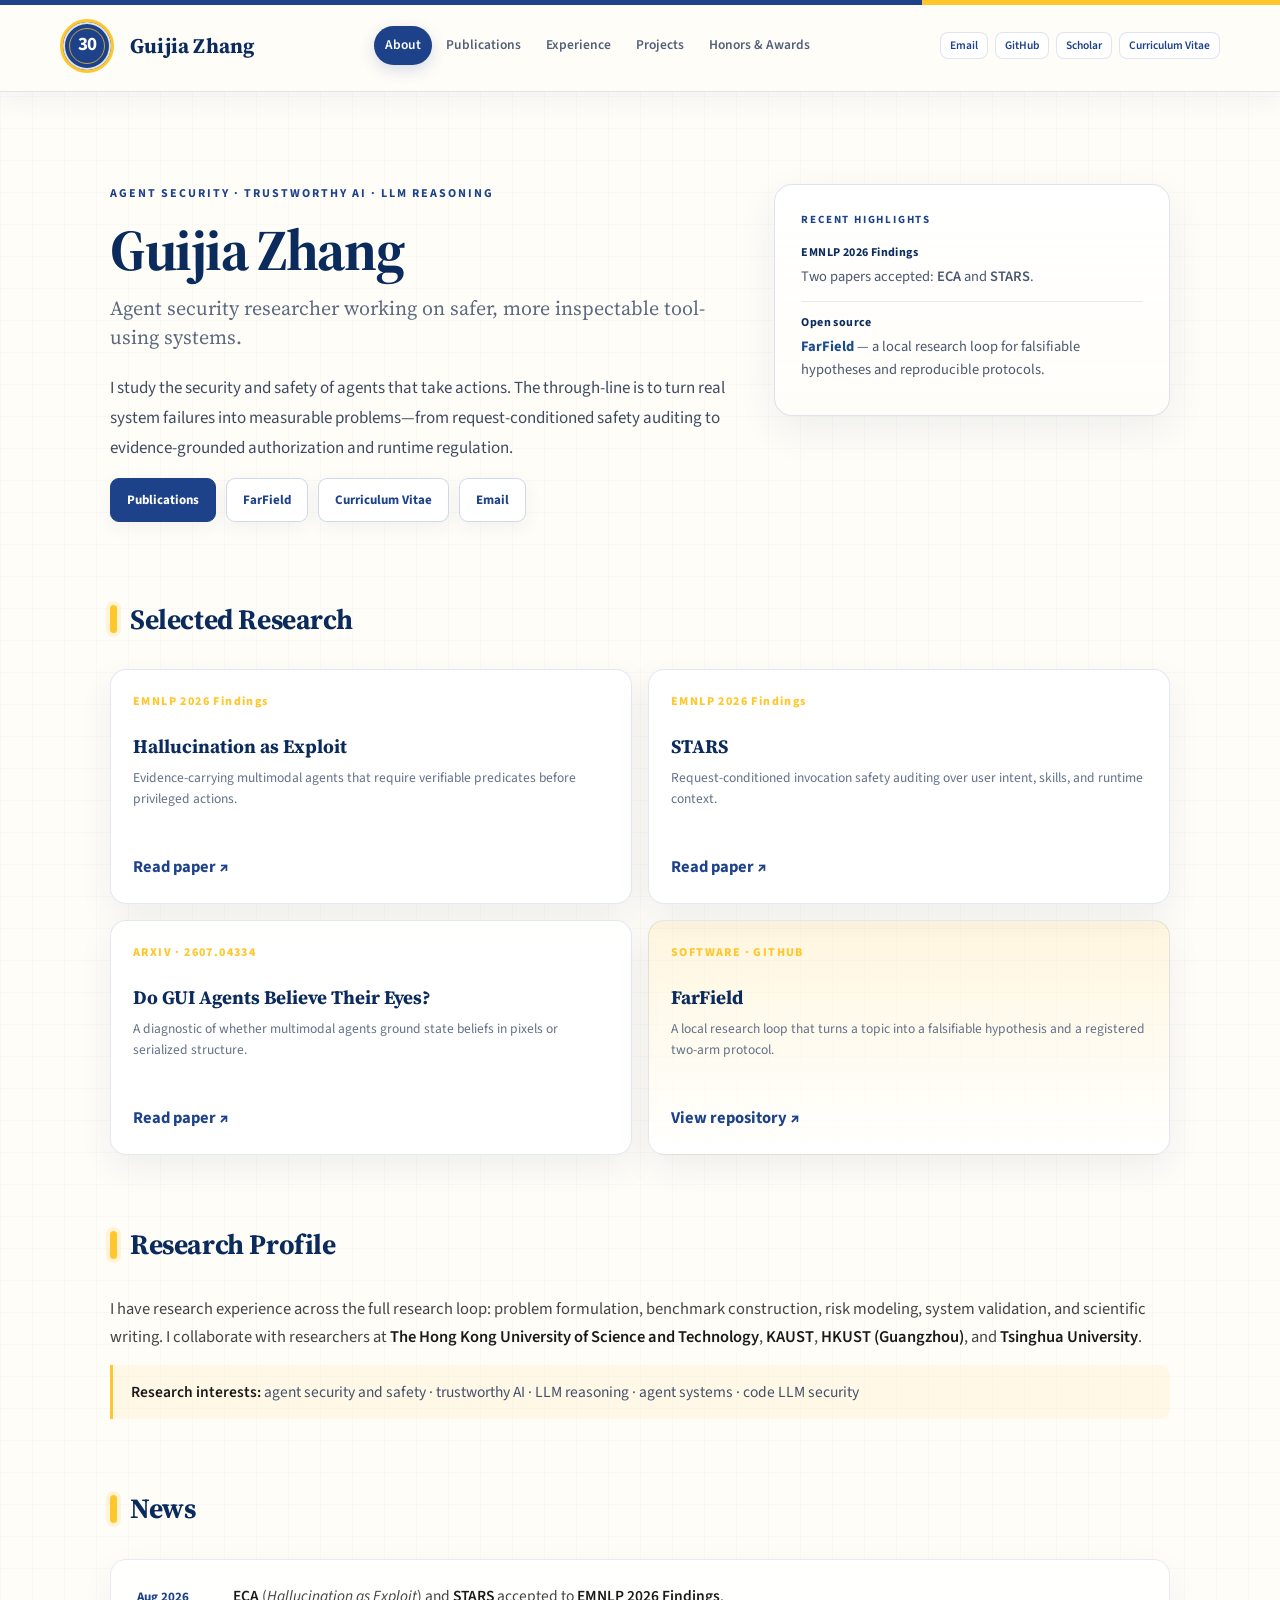
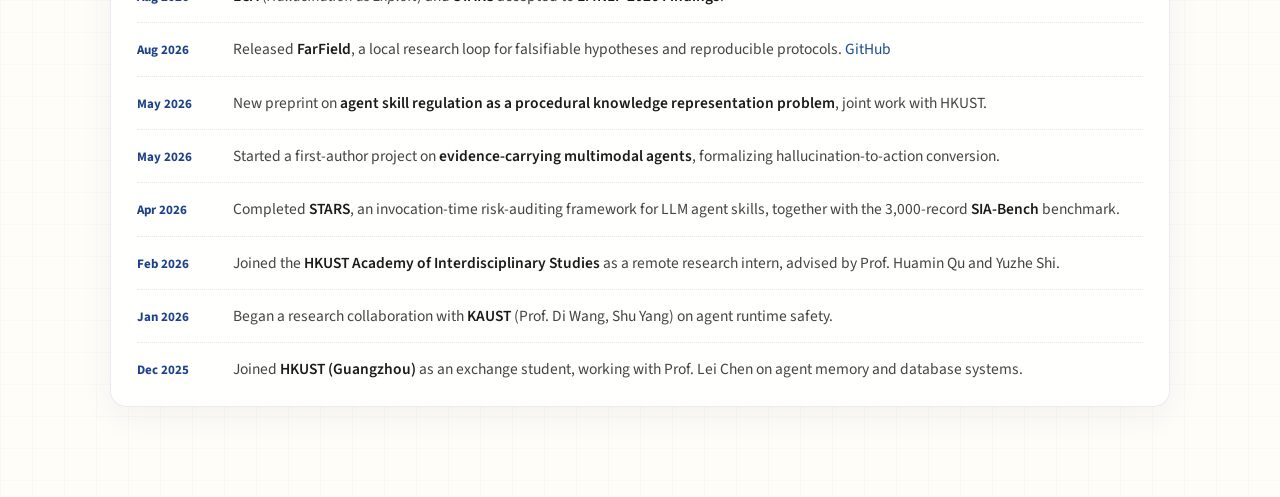
==== index.html @ de398249 "Present EMNLP 2026 Findings and FarField on a quieter academic homepage. Co-authored-by: Cursor <cur" ====
<!DOCTYPE html>
<html lang="en">
<head>
  <meta charset="UTF-8" />
  <meta name="viewport" content="width=device-width, initial-scale=1.0" />
  <title>Guijia Zhang</title>
  <meta name="description" content="Guijia Zhang's academic homepage. Research on agent security and safety, trustworthy AI, LLM reasoning, and agent systems." />
  <link rel="preconnect" href="https://fonts.googleapis.com" />
  <link rel="preconnect" href="https://fonts.gstatic.com" crossorigin />
  <link href="https://fonts.googleapis.com/css2?family=Source+Serif+4:ital,opsz,wght@0,8..60,400;0,8..60,600;0,8..60,700;1,8..60,400;1,8..60,600&family=Source+Sans+3:ital,wght@0,400;0,600;0,700;1,400&display=swap" rel="stylesheet" />
  <link rel="stylesheet" href="style.css" />
</head>
<body>
<div class="layout">

  <aside class="sidebar">
    <div class="portrait" aria-label="Guijia Zhang">GZ</div>
    <h1>Guijia Zhang</h1>
    <nav>
      <a href="index.html" class="active">About</a>
      <a href="publications.html">Publications</a>
      <a href="experience.html">Experience</a>
      <a href="projects.html">Projects</a>
      <a href="awards.html">Honors &amp; Awards</a>
    </nav>
    <div class="contact">
      <a href="mailto:2022040399@email.szu.edu.cn">Email</a>
      <a href="https://github.com/123zgj123" target="_blank" rel="noopener">GitHub</a>
      <a href="https://scholar.google.com/citations?user=21U3-xUAAAAJ&amp;hl=en&amp;oi=ao" target="_blank" rel="noopener">Scholar</a>
      <a href="assets/cv.pdf" target="_blank" rel="noopener">Curriculum Vitae</a>
    </div>
    <div class="copyright">&copy; 2026 Guijia Zhang<br />Last updated August 2026</div>
  </aside>

  <main>
    <div class="content">

      <section id="about" class="home-hero">
        <div class="hero-copy">
          <div class="eyebrow">Agent Security · Trustworthy AI · LLM Reasoning</div>
          <h2>Guijia Zhang</h2>
          <p class="hero-role">Agent security researcher working on safer, more inspectable tool-using systems.</p>
          <p class="body-text">
            I study the security and safety of agents that take actions. The through-line is to turn
            real system failures into measurable problems—from request-conditioned safety auditing
            to evidence-grounded authorization and runtime regulation.
          </p>
          <div class="hero-actions">
            <a class="button primary" href="publications.html">Publications</a>
            <a class="button" href="https://github.com/123zgj123/FarField" target="_blank" rel="noopener">FarField</a>
            <a class="button" href="assets/cv.pdf" target="_blank" rel="noopener">Curriculum Vitae</a>
            <a class="button" href="mailto:2022040399@email.szu.edu.cn">Email</a>
          </div>
        </div>
        <aside class="highlight-panel">
          <div class="highlight-kicker">Recent highlights</div>
          <ul>
            <li>
              <span class="highlight-label">EMNLP 2026 Findings</span>
              Two papers accepted: <b>ECA</b> and <b>STARS</b>.
            </li>
            <li>
              <span class="highlight-label">Open source</span>
              <a href="https://github.com/123zgj123/FarField" target="_blank" rel="noopener">FarField</a>
              — a local research loop for falsifiable hypotheses and reproducible protocols.
            </li>
          </ul>
        </aside>
      </section>

      <section id="research">
        <h2>Selected Research</h2>
        <div class="featured-grid">
          <a class="featured-card" href="https://arxiv.org/abs/2605.19192" target="_blank" rel="noopener">
            <span class="paper-no">EMNLP 2026 Findings</span>
            <h3>Hallucination as Exploit</h3>
            <p>Evidence-carrying multimodal agents that require verifiable predicates before privileged actions.</p>
            <span class="arrow">Read paper ↗</span>
          </a>
          <a class="featured-card" href="https://arxiv.org/abs/2604.10286" target="_blank" rel="noopener">
            <span class="paper-no">EMNLP 2026 Findings</span>
            <h3>STARS</h3>
            <p>Request-conditioned invocation safety auditing over user intent, skills, and runtime context.</p>
            <span class="arrow">Read paper ↗</span>
          </a>
          <a class="featured-card" href="https://arxiv.org/abs/2607.04334" target="_blank" rel="noopener">
            <span class="paper-no">ARXIV · 2607.04334</span>
            <h3>Do GUI Agents Believe Their Eyes?</h3>
            <p>A diagnostic of whether multimodal agents ground state beliefs in pixels or serialized structure.</p>
            <span class="arrow">Read paper ↗</span>
          </a>
          <a class="featured-card software" href="https://github.com/123zgj123/FarField" target="_blank" rel="noopener">
            <span class="paper-no">SOFTWARE · GITHUB</span>
            <h3>FarField</h3>
            <p>A local research loop that turns a topic into a falsifiable hypothesis and a registered two-arm protocol.</p>
            <span class="arrow">View repository ↗</span>
          </a>
        </div>
      </section>

      <section id="profile">
        <h2>Research Profile</h2>
        <p class="body-text">
          I have research experience across the full research loop: problem formulation, benchmark
          construction, risk modeling, system validation, and scientific writing. I collaborate with researchers at
          <b>The Hong Kong University of Science and Technology</b>, <b>KAUST</b>,
          <b>HKUST&nbsp;(Guangzhou)</b>, and <b>Tsinghua University</b>.
        </p>
        <p class="interest-line">
          <b>Research interests:</b> agent security and safety · trustworthy AI · LLM reasoning · agent systems · code LLM security
        </p>
      </section>

      <section id="news">
        <h2>News</h2>
        <ul class="news-list">
          <li><span class="date">Aug 2026</span><span class="body"><b>ECA</b> (<i>Hallucination as Exploit</i>) and <b>STARS</b> accepted to <b>EMNLP 2026 Findings</b>.</span></li>
          <li><span class="date">Aug 2026</span><span class="body">Released <b>FarField</b>, a local research loop for falsifiable hypotheses and reproducible protocols. <a href="https://github.com/123zgj123/FarField" target="_blank" rel="noopener">GitHub</a></span></li>
          <li><span class="date">May 2026</span><span class="body">New preprint on <b>agent skill regulation as a procedural knowledge representation problem</b>, joint work with HKUST.</span></li>
          <li><span class="date">May 2026</span><span class="body">Started a first-author project on <b>evidence-carrying multimodal agents</b>, formalizing hallucination-to-action conversion.</span></li>
          <li><span class="date">Apr 2026</span><span class="body">Completed <b>STARS</b>, an invocation-time risk-auditing framework for LLM agent skills, together with the 3,000-record <b>SIA-Bench</b> benchmark.</span></li>
          <li><span class="date">Feb 2026</span><span class="body">Joined the <b>HKUST Academy of Interdisciplinary Studies</b> as a remote research intern, advised by Prof. Huamin Qu and Yuzhe Shi.</span></li>
          <li><span class="date">Jan 2026</span><span class="body">Began a research collaboration with <b>KAUST</b> (Prof. Di Wang, Shu Yang) on agent runtime safety.</span></li>
          <li><span class="date">Dec 2025</span><span class="body">Joined <b>HKUST (Guangzhou)</b> as an exchange student, working with Prof. Lei Chen on agent memory and database systems.</span></li>
        </ul>
      </section>

    </div>
  </main>

</div>
</body>
</html>
---- style.css ----
:root {
  --bg: #ffffff;
  --sidebar-bg: #f7f5f1;
  --text: #1a1a1a;
  --text-soft: #444444;
  --text-faint: #777777;
  --accent: #1a3a5c;
  --link: #1a4b8c;
  --rule: #d8d5cf;
  --rule-strong: #1a1a1a;
  --serif: "Source Serif 4", Georgia, "Times New Roman", serif;
  --sans: "Source Sans 3", -apple-system, "Helvetica Neue", sans-serif;
}
@media (prefers-color-scheme: dark) {
  :root {
    --bg: #17181a;
    --sidebar-bg: #1d1f23;
    --text: #e8e6e1;
    --text-soft: #b8b4ad;
    --text-faint: #86827b;
    --accent: #a8c4e0;
    --link: #8ab4e8;
    --rule: #34363a;
    --rule-strong: #c8c4bd;
  }
}
* { margin: 0; padding: 0; box-sizing: border-box; }
html { scroll-behavior: smooth; }
body {
  font-family: var(--serif);
  background: var(--bg);
  color: var(--text);
  font-size: 16.5px;
  line-height: 1.7;
  -webkit-font-smoothing: antialiased;
}
a { color: var(--link); text-decoration: none; }
a:hover { text-decoration: underline; }
b, strong { font-weight: 600; }

/* ===== Horizontal layout: fixed sidebar + main content ===== */
.layout { display: flex; min-height: 100vh; }

aside.sidebar {
  width: 280px; flex-shrink: 0;
  background: var(--sidebar-bg);
  border-right: 1px solid var(--rule);
  padding: 56px 32px 40px;
  position: sticky; top: 0;
  height: 100vh;
  overflow-y: auto;
}
.sidebar .portrait {
  width: 128px; height: 152px;
  object-fit: cover;
  border: 1px solid var(--rule);
  background: linear-gradient(160deg, #ece9e3, #dedad2);
  display: flex; align-items: center; justify-content: center;
  font-size: 40px; font-weight: 700; color: var(--accent);
  margin-bottom: 18px;
}
@media (prefers-color-scheme: dark) {
  .sidebar .portrait { background: linear-gradient(160deg, #24262c, #1b1d22); }
}
.sidebar h1 {
  font-size: 24px; font-weight: 700; letter-spacing: 0.2px;
  line-height: 1.25; margin-bottom: 8px;
}
.sidebar .affiliation {
  font-size: 13.5px; font-style: italic; color: var(--text-soft);
  line-height: 1.5; margin-bottom: 20px;
}
.sidebar nav { margin-bottom: 24px; }
.sidebar nav a {
  display: block;
  font-family: var(--sans); font-size: 14.5px; font-weight: 600;
  color: var(--text-soft);
  padding: 7px 0;
  border-bottom: 1px dotted var(--rule);
}
.sidebar nav a:hover { color: var(--link); text-decoration: none; }
.sidebar nav a.active {
  color: var(--text);
  border-left: 3px solid var(--accent);
  padding-left: 10px;
}
.sidebar .contact { font-family: var(--sans); font-size: 13px; }
.sidebar .contact a { display: block; padding: 3px 0; color: var(--text-faint); }
.sidebar .contact a:hover { color: var(--link); }
.sidebar .copyright {
  font-family: var(--sans); font-size: 11.5px; color: var(--text-faint);
  margin-top: 28px;
}

main {
  flex: 1; min-width: 0;
  padding: 56px 56px 72px;
}
.content { max-width: 720px; }

@media (max-width: 820px) {
  .layout { flex-direction: column; }
  aside.sidebar {
    width: 100%; height: auto; position: static;
    padding: 36px 28px 20px;
    border-right: none; border-bottom: 1px solid var(--rule);
  }
  .sidebar nav { display: flex; flex-wrap: wrap; gap: 4px 18px; }
  .sidebar nav a { border-bottom: none; }
  .sidebar nav a.active { border-left: none; padding-left: 0; text-decoration: underline; text-underline-offset: 5px; }
  .sidebar .contact { display: flex; flex-wrap: wrap; gap: 2px 16px; }
  .sidebar .copyright { display: none; }
  main { padding: 32px 28px 56px; }
}

/* ===== Content typography ===== */
h2 {
  font-size: 22px; font-weight: 700; letter-spacing: 0.4px;
  padding-bottom: 6px; margin-bottom: 22px;
  border-bottom: 1.5px solid var(--rule-strong);
}
section + section { margin-top: 44px; }
p.body-text { color: var(--text-soft); margin-bottom: 14px; }
p.body-text b { color: var(--text); }
.interest-line { font-size: 15.5px; color: var(--text-soft); margin-top: 2px; }
.interest-line b { color: var(--text); font-weight: 600; }

/* News */
.news-list { list-style: none; }
.news-list li {
  display: flex; gap: 20px;
  padding: 7px 0; font-size: 15.5px;
  border-bottom: 1px dotted var(--rule);
}
.news-list li:last-child { border-bottom: none; }
.news-list .date {
  font-family: var(--sans); font-size: 13px; color: var(--text-faint);
  flex-shrink: 0; width: 76px; padding-top: 3px;
}
.news-list .body { color: var(--text-soft); }
.news-list .body b { color: var(--text); }

/* Publications */
.pub { margin-bottom: 22px; padding-left: 26px; position: relative; }
.pub .index { position: absolute; left: 0; top: 1px; font-size: 15px; color: var(--text-faint); }
.pub .title { font-size: 16.5px; font-weight: 600; margin-bottom: 1px; }
.pub .title a { color: var(--text); }
.pub .title a:hover { color: var(--link); }
.pub .authors { font-size: 15px; color: var(--text-soft); }
.pub .authors .me { text-decoration: underline; text-underline-offset: 3px; }
.pub .venue { font-size: 15px; font-style: italic; color: var(--text-soft); }
.pub .links { font-family: var(--sans); font-size: 13px; margin-top: 3px; }
.pub .links a { margin-right: 10px; color: var(--link); }
.pub .desc { font-size: 14.5px; color: var(--text-faint); margin-top: 5px; }
.pub-group {
  font-size: 16px; font-weight: 700; font-variant: small-caps;
  letter-spacing: 1px; color: var(--text);
  margin: 26px 0 16px;
}
.pub-group:first-of-type { margin-top: 0; }

/* Experience */
.exp { margin-bottom: 22px; }
.exp .head {
  display: flex; justify-content: space-between; align-items: baseline;
  gap: 16px; flex-wrap: wrap;
}
.exp .where { font-size: 16.5px; font-weight: 600; }
.exp .when { font-family: var(--sans); font-size: 13px; color: var(--text-faint); white-space: nowrap; }
.exp .what { font-size: 15px; font-style: italic; color: var(--text-soft); margin-bottom: 4px; }
.exp ul { list-style: none; }
.exp li {
  font-size: 15px; color: var(--text-soft);
  padding-left: 18px; position: relative; margin-bottom: 3px;
}
.exp li::before { content: "\2013"; position: absolute; left: 2px; color: var(--text-faint); }

/* Projects */
.proj { margin-bottom: 20px; }
.proj .name { font-size: 16px; font-weight: 600; }
.proj .name .tech {
  font-family: var(--sans); font-size: 12.5px; font-weight: 400;
  color: var(--text-faint); margin-left: 8px;
}
.proj p { font-size: 15px; color: var(--text-soft); }

/* Awards */
.awards { list-style: none; }
.awards li {
  font-size: 15.5px; color: var(--text-soft);
  padding: 5px 0 5px 18px; position: relative;
}
.awards li::before { content: "\2022"; position: absolute; left: 2px; color: var(--text-faint); }
.awards b { color: var(--text); }

/* ===== 2026 redesign: academic clarity with Bay Area basketball cues ===== */
:root {
  --warriors-blue: #1d428a;
  --warriors-blue-deep: #0b2b5c;
  --warriors-gold: #ffc72c;
  --court: #f4ead9;
  --paper: #fffdf8;
  --card: #ffffff;
  --shadow: 0 18px 60px rgba(11, 43, 92, .09);
  --sans: "Source Sans 3", -apple-system, BlinkMacSystemFont, "Segoe UI", sans-serif;
}

body {
  background:
    linear-gradient(90deg, rgba(29, 66, 138, .025) 1px, transparent 1px),
    linear-gradient(rgba(29, 66, 138, .025) 1px, transparent 1px),
    var(--paper);
  background-size: 32px 32px;
  font-family: var(--sans);
  color: #172033;
  overflow-x: hidden;
}

body::before {
  content: "";
  position: fixed;
  inset: 0 0 auto;
  height: 5px;
  z-index: 100;
  background: linear-gradient(90deg, var(--warriors-blue) 0 72%, var(--warriors-gold) 72%);
}

.layout {
  display: block;
  min-height: 100vh;
}

aside.sidebar {
  width: 100%;
  height: auto;
  min-height: 92px;
  padding: 18px max(28px, calc((100vw - 1160px) / 2));
  position: sticky;
  top: 0;
  z-index: 50;
  overflow: visible;
  display: grid;
  grid-template-columns: auto auto 1fr auto;
  grid-template-areas: "mark name nav contact";
  align-items: center;
  column-gap: 16px;
  background: rgba(255, 253, 248, .92);
  border: 0;
  border-bottom: 1px solid rgba(29, 66, 138, .13);
  box-shadow: 0 7px 26px rgba(11, 43, 92, .055);
  backdrop-filter: blur(18px);
  -webkit-backdrop-filter: blur(18px);
}

.sidebar .portrait {
  grid-area: mark;
  width: 54px;
  height: 54px;
  margin: 0;
  border: 3px solid var(--warriors-gold);
  border-radius: 50%;
  background: var(--warriors-blue);
  color: white;
  font-family: var(--sans);
  font-size: 0;
  font-weight: 700;
  box-shadow: inset 0 0 0 2px rgba(255,255,255,.85);
  position: relative;
  overflow: hidden;
}

.sidebar .portrait::before {
  content: "30";
  font-size: 19px;
  font-weight: 700;
  letter-spacing: -.5px;
}

.sidebar .portrait::after {
  content: "";
  position: absolute;
  width: 34px;
  height: 34px;
  border: 1px solid rgba(255,199,44,.72);
  border-radius: 50%;
}

.sidebar h1 {
  grid-area: name;
  margin: 0;
  color: var(--warriors-blue-deep);
  font-family: var(--serif);
  font-size: 21px;
  line-height: 1.1;
}

.sidebar .affiliation {
  grid-area: affiliation;
  margin: 3px 0 0;
  max-width: 270px;
  color: #687188;
  font-family: var(--sans);
  font-size: 11.5px;
  font-style: normal;
  line-height: 1.35;
}

.sidebar nav {
  grid-area: nav;
  display: flex;
  justify-content: center;
  gap: 3px;
  margin: 0;
}

.sidebar nav a {
  padding: 8px 11px;
  border: 0;
  border-radius: 999px;
  color: #526078;
  font-size: 13.5px;
  font-weight: 600;
  white-space: nowrap;
  transition: color .2s ease, background .2s ease, transform .2s ease;
}

.sidebar nav a:hover {
  color: var(--warriors-blue);
  background: rgba(29, 66, 138, .07);
  text-decoration: none;
  transform: translateY(-1px);
}

.sidebar nav a.active {
  padding-left: 11px;
  border: 0;
  color: white;
  background: var(--warriors-blue);
  box-shadow: 0 5px 15px rgba(29, 66, 138, .18);
}

.sidebar .contact {
  grid-area: contact;
  display: flex;
  align-items: center;
  gap: 7px;
}

.sidebar .contact a {
  padding: 6px 9px;
  border: 1px solid rgba(29, 66, 138, .14);
  border-radius: 8px;
  background: #fff;
  color: var(--warriors-blue);
  font-size: 11.5px;
  font-weight: 600;
  line-height: 1.2;
}

.sidebar .contact a:hover {
  border-color: var(--warriors-gold);
  text-decoration: none;
}

.sidebar .copyright { display: none; }

main {
  padding: 64px max(28px, calc((100vw - 1060px) / 2)) 90px;
}

.content { max-width: 1060px; }

section + section { margin-top: 66px; }

h2 {
  display: flex;
  align-items: center;
  gap: 13px;
  margin-bottom: 26px;
  padding: 0;
  border: 0;
  color: var(--warriors-blue-deep);
  font-family: var(--serif);
  font-size: 28px;
  letter-spacing: -.4px;
}

h2::before {
  content: "";
  width: 7px;
  height: 28px;
  flex: 0 0 auto;
  border-radius: 9px;
  background: var(--warriors-gold);
  box-shadow: 0 0 0 4px rgba(255, 199, 44, .16);
}

/* Home hero */
.home-hero {
  position: relative;
  min-height: 0;
  padding: 28px 0 8px;
  display: grid;
  grid-template-columns: minmax(0, 1.35fr) minmax(260px, .85fr);
  gap: 36px;
  align-items: start;
}

.home-hero h2 {
  display: block;
  margin-bottom: 13px;
  color: var(--warriors-blue-deep);
  font-size: clamp(40px, 5vw, 58px);
  line-height: 1.05;
  letter-spacing: -1.4px;
}

.home-hero h2::before { display: none; }

.eyebrow {
  margin-bottom: 16px;
  color: var(--warriors-blue);
  font-size: 12px;
  font-weight: 700;
  letter-spacing: 2px;
  text-transform: uppercase;
}

.hero-role {
  margin-bottom: 22px;
  color: #5d6a80;
  font-family: var(--serif);
  font-size: 20px;
  line-height: 1.45;
}

.home-hero .body-text {
  color: #3f4b60;
  font-size: 17px;
  line-height: 1.75;
}

.hero-actions {
  display: flex;
  flex-wrap: wrap;
  gap: 10px;
  margin-top: 12px;
}

.button {
  padding: 10px 16px;
  border: 1px solid rgba(29, 66, 138, .2);
  border-radius: 9px;
  color: var(--warriors-blue);
  background: #fff;
  font-size: 13px;
  font-weight: 700;
  box-shadow: 0 5px 18px rgba(11, 43, 92, .06);
}

.button.primary {
  border-color: var(--warriors-blue);
  color: white;
  background: var(--warriors-blue);
}

.button:hover { text-decoration: none; transform: translateY(-1px); }

.highlight-panel {
  padding: 26px 26px 22px;
  border: 1px solid rgba(29, 66, 138, .14);
  border-radius: 18px;
  background: linear-gradient(180deg, #fff, rgba(255,253,248,.92));
  box-shadow: 0 14px 40px rgba(11, 43, 92, .07);
}

.highlight-kicker {
  margin-bottom: 14px;
  color: var(--warriors-blue);
  font-size: 11px;
  font-weight: 700;
  letter-spacing: 1.8px;
  text-transform: uppercase;
}

.highlight-panel ul { list-style: none; }
.highlight-panel li {
  padding: 12px 0;
  border-top: 1px solid rgba(29, 66, 138, .1);
  color: #4a586f;
  font-size: 14.5px;
  line-height: 1.55;
}
.highlight-panel li:first-of-type { border-top: 0; padding-top: 0; }
.highlight-label {
  display: block;
  margin-bottom: 4px;
  color: var(--warriors-blue-deep);
  font-size: 12px;
  font-weight: 700;
  letter-spacing: .4px;
}
.highlight-panel a { font-weight: 700; }

.interest-line {
  padding: 14px 18px;
  border-left: 3px solid var(--warriors-gold);
  border-radius: 0 10px 10px 0;
  background: rgba(255,199,44,.09);
  color: #44516a;
}

/* Selected work cards */
.featured-grid {
  display: grid;
  grid-template-columns: repeat(2, 1fr);
  gap: 16px;
}

.featured-card {
  min-height: 235px;
  padding: 22px;
  display: flex;
  flex-direction: column;
  border: 1px solid rgba(29, 66, 138, .12);
  border-radius: 16px;
  background: rgba(255,255,255,.88);
  box-shadow: 0 12px 34px rgba(11,43,92,.07);
  transition: transform .2s ease, box-shadow .2s ease, border-color .2s ease;
}

.featured-card:hover {
  transform: translateY(-4px);
  border-color: rgba(29,66,138,.3);
  box-shadow: 0 18px 42px rgba(11,43,92,.11);
  text-decoration: none;
}

.featured-card .paper-no {
  color: var(--warriors-gold);
  font-size: 12px;
  font-weight: 800;
  letter-spacing: 1.4px;
}

.featured-card h3 {
  margin: 22px 0 10px;
  color: var(--warriors-blue-deep);
  font-family: var(--serif);
  font-size: 19px;
  line-height: 1.25;
}

.featured-card p {
  color: #637087;
  font-size: 13.5px;
  line-height: 1.55;
}

.featured-card .arrow {
  margin-top: auto;
  padding-top: 16px;
  color: var(--warriors-blue);
  font-weight: 700;
}
.featured-card.software {
  background:
    linear-gradient(180deg, rgba(255,199,44,.12), rgba(255,255,255,.92));
}
.venue-tag {
  display: inline-block;
  margin-left: 6px;
  padding: 1px 8px;
  border-radius: 999px;
  background: rgba(29, 66, 138, .1);
  color: var(--warriors-blue);
  font-family: var(--sans);
  font-size: 11px;
  font-style: normal;
  font-weight: 700;
  letter-spacing: .3px;
  vertical-align: middle;
}
.proj-links {
  margin-top: 10px;
  font-family: var(--sans);
  font-size: 13.5px;
  font-weight: 700;
}
.featured-proj {
  background: linear-gradient(90deg, rgba(255,199,44,.16), rgba(255,255,255,.92) 28%);
}

/* News */
.news-list {
  padding: 10px 26px;
  border: 1px solid rgba(29,66,138,.1);
  border-radius: 16px;
  background: rgba(255,255,255,.78);
  box-shadow: 0 10px 34px rgba(11,43,92,.05);
}

.news-list li { padding: 13px 0; border-color: rgba(29,66,138,.12); }
.news-list .date { color: var(--warriors-blue); font-weight: 700; }

/* Inner pages */
#publications .pub,
.exp,
.proj,
.awards li {
  border: 1px solid rgba(29,66,138,.1);
  border-radius: 14px;
  background: rgba(255,255,255,.84);
  box-shadow: 0 8px 26px rgba(11,43,92,.045);
}

#publications .pub {
  margin-bottom: 16px;
  padding: 22px 24px 22px 58px;
}

.pub .index {
  left: 20px;
  top: 21px;
  color: var(--warriors-blue);
  font-weight: 700;
}

.pub .title { color: var(--warriors-blue-deep); font-size: 18px; line-height: 1.35; }
.pub .title a { color: var(--warriors-blue-deep); }
.pub .links a {
  display: inline-block;
  margin-top: 5px;
  padding: 3px 9px;
  border-radius: 6px;
  background: rgba(29,66,138,.08);
  font-weight: 700;
}
.pub .desc { color: #657086; line-height: 1.6; }
.pub-group { color: var(--warriors-blue); font-family: var(--sans); }

.exp { margin-bottom: 16px; padding: 22px 24px; }
.exp .where { color: var(--warriors-blue-deep); font-family: var(--serif); font-size: 18px; }
.exp .when {
  padding: 3px 8px;
  border-radius: 6px;
  color: var(--warriors-blue);
  background: rgba(29,66,138,.07);
  font-weight: 600;
}
.exp .what { margin: 6px 0 8px; color: #59667d; }

.proj {
  position: relative;
  margin-bottom: 16px;
  padding: 24px 26px 24px 32px;
  overflow: hidden;
}
.proj::before {
  content: "";
  position: absolute;
  inset: 0 auto 0 0;
  width: 6px;
  background: linear-gradient(var(--warriors-blue) 0 72%, var(--warriors-gold) 72%);
}
.proj .name { color: var(--warriors-blue-deep); font-family: var(--serif); font-size: 19px; }
.proj .name .tech { display: block; margin: 5px 0 10px; color: var(--warriors-blue); }

.awards { display: grid; gap: 12px; }
.awards li { padding: 18px 20px 18px 46px; }
.awards li::before {
  content: "30";
  left: 16px;
  top: 17px;
  width: 21px;
  height: 21px;
  display: grid;
  place-items: center;
  border-radius: 50%;
  color: white;
  background: var(--warriors-blue);
  font-size: 9px;
  font-weight: 700;
}

@media (max-width: 1050px) {
  aside.sidebar {
    grid-template-columns: auto auto 1fr;
    grid-template-areas:
      "mark name contact"
      "nav nav nav";
    row-gap: 12px;
  }
  .sidebar nav { justify-content: flex-start; }
  .sidebar .contact { justify-content: flex-end; }
  .home-hero { grid-template-columns: 1fr; gap: 24px; }
}

@media (max-width: 820px) {
  body { background-size: 24px 24px; }
  aside.sidebar {
    padding: 16px 20px 13px;
    display: grid;
    grid-template-columns: auto 1fr;
    grid-template-areas:
      "mark name"
      "nav nav";
    border-bottom: 1px solid rgba(29,66,138,.13);
  }
  .sidebar .portrait { width: 48px; height: 48px; }
  .sidebar h1 { font-size: 19px; }
  .sidebar .affiliation { max-width: none; }
  .sidebar nav {
    width: 100%;
    gap: 4px;
    overflow-x: auto;
    flex-wrap: nowrap;
    scrollbar-width: none;
  }
  .sidebar nav a { padding: 7px 9px; font-size: 12px; }
  .sidebar nav a.active { padding-left: 9px; }
  .sidebar .contact { display: none; }
  main { padding: 30px 20px 60px; }
  .home-hero {
    min-height: auto;
    padding: 24px 0 0;
    grid-template-columns: 1fr;
    gap: 22px;
  }
  .home-hero h2 { font-size: 42px; }
  .eyebrow {
    max-width: 100%;
    font-size: 10px;
    letter-spacing: 1.35px;
    line-height: 1.6;
  }
  .hero-actions { gap: 8px; }
  .button { padding: 9px 12px; font-size: 12px; }
  .featured-grid { grid-template-columns: 1fr; }
  .featured-card { min-height: 190px; }
  .news-list { padding: 6px 16px; }
  .news-list li { display: block; }
  .news-list .date { display: block; width: auto; margin-bottom: 3px; }
  #publications .pub { padding: 20px 18px 20px 46px; }
  .pub .index { left: 16px; top: 19px; }
}

@media (prefers-color-scheme: dark) {
  body {
    color: #e9edf4;
    background-color: #101722;
    background-image:
      linear-gradient(90deg, rgba(255,255,255,.025) 1px, transparent 1px),
      linear-gradient(rgba(255,255,255,.025) 1px, transparent 1px);
  }
  aside.sidebar { background: rgba(16,23,34,.92); border-color: rgba(255,255,255,.1); }
  .sidebar h1, h2, .featured-card h3, .pub .title, .pub .title a,
  .exp .where, .proj .name { color: #f2f5fa; }
  .sidebar .contact a, .featured-card, .news-list, #publications .pub,
  .exp, .proj, .awards li { background: rgba(26,36,52,.9); border-color: rgba(255,255,255,.09); }
  .highlight-panel, .featured-card.software, .featured-proj {
    background: rgba(26,36,52,.9);
  }
  .highlight-panel li, .highlight-label { color: #c5cddb; }
  .body-text, .home-hero .body-text, .featured-card p, .news-list .body,
  .pub .authors, .pub .venue, .pub .desc, .exp li, .proj p, .awards li { color: #b8c0cf; }
}
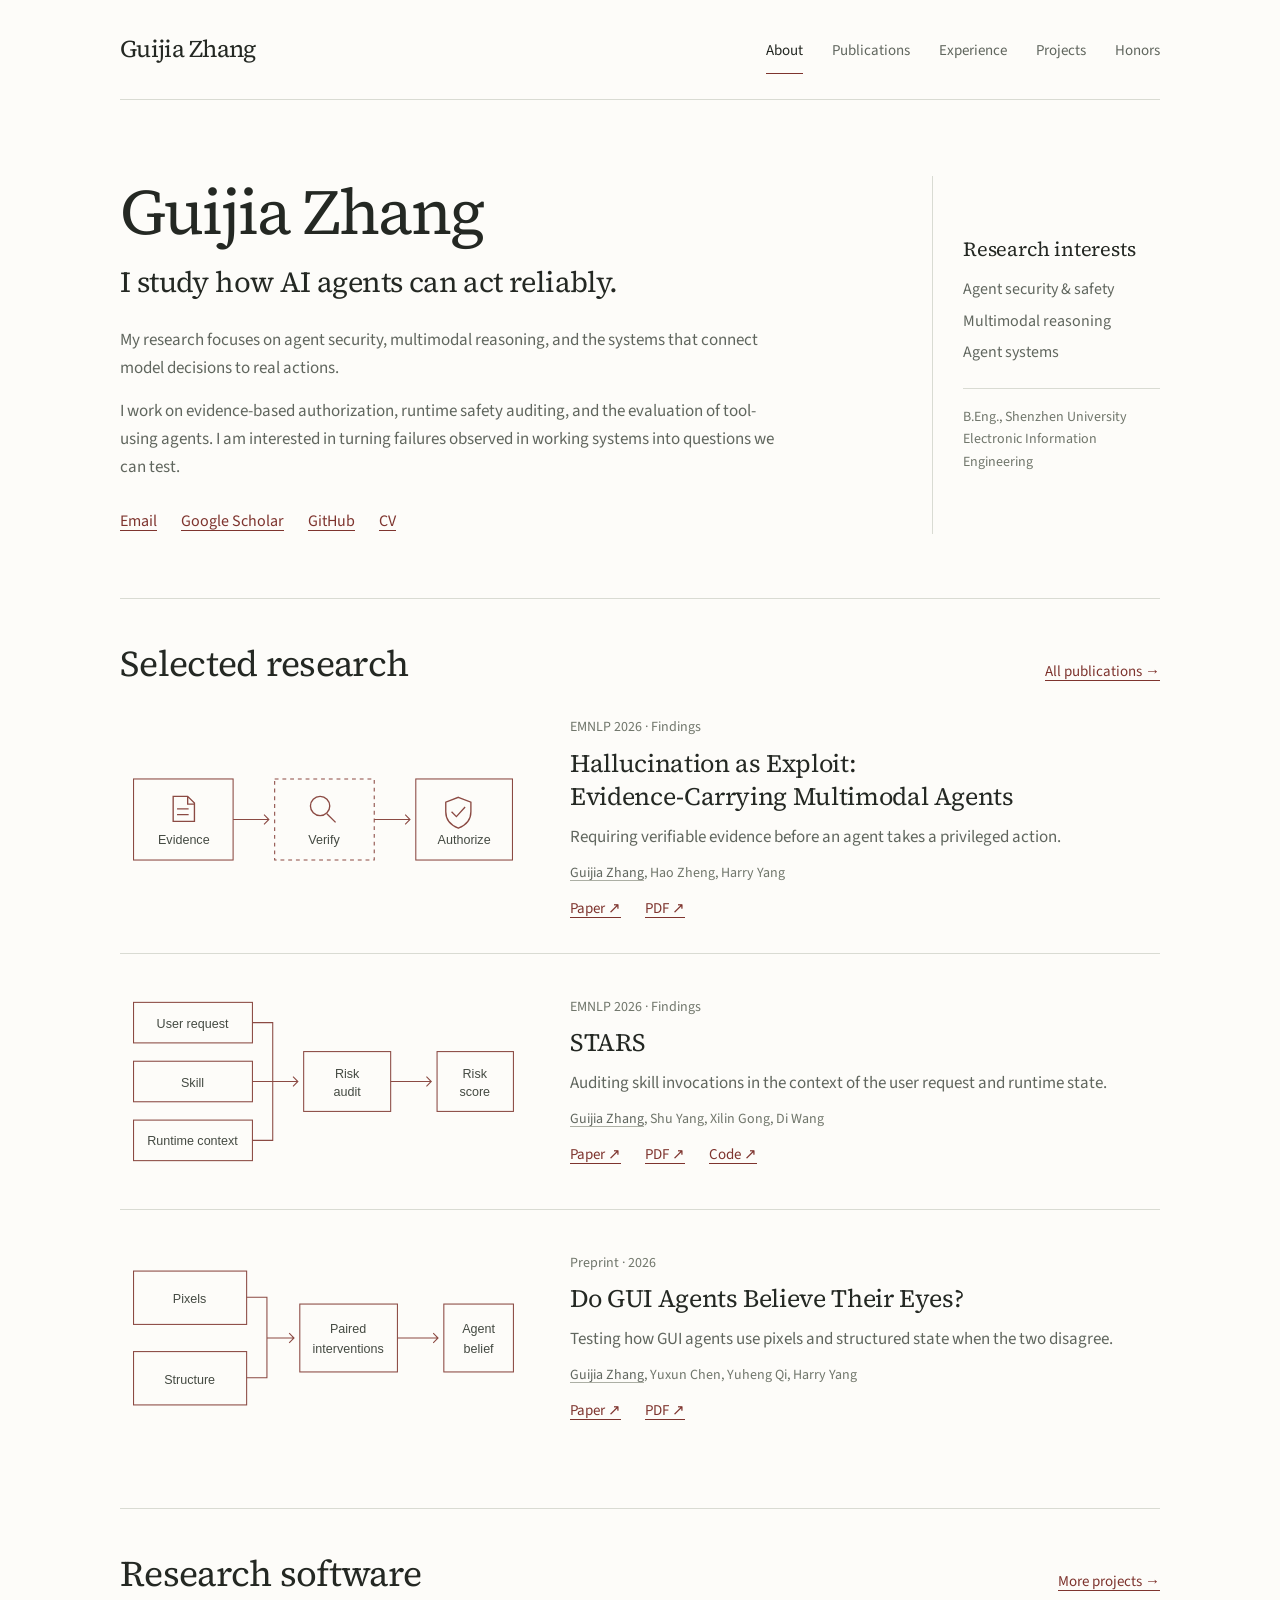
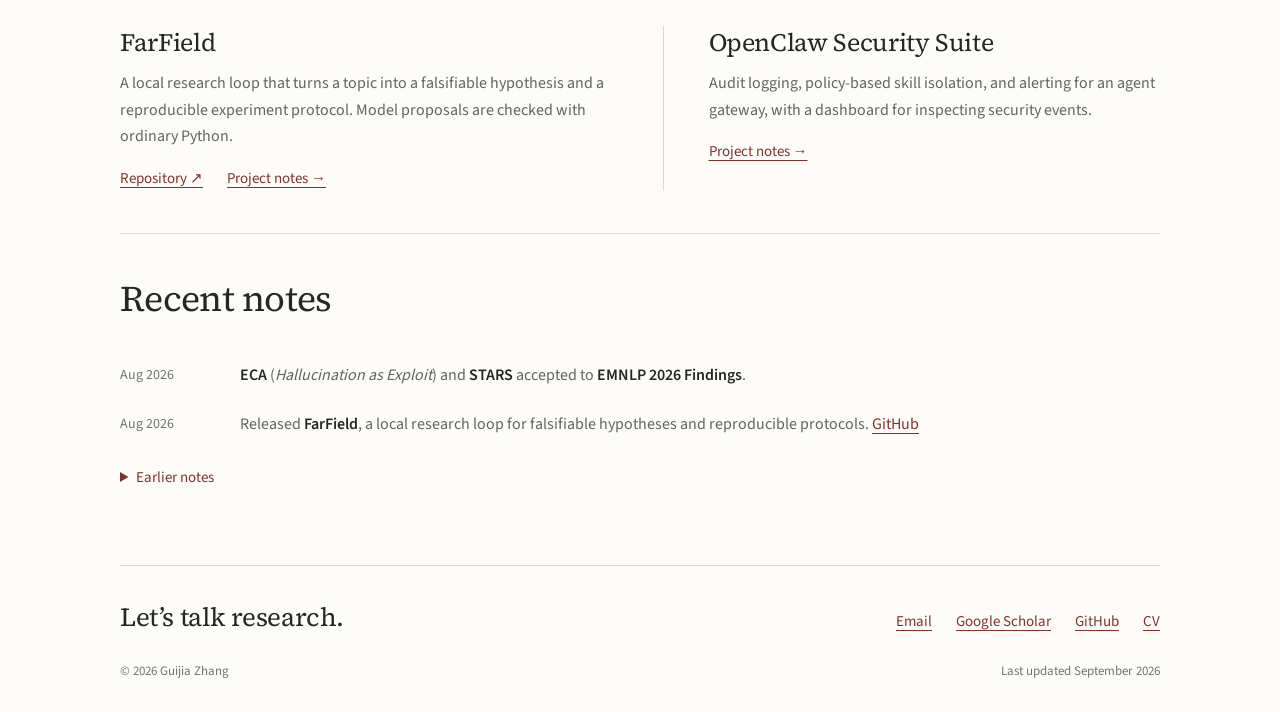
==== commit 7b1c7cc8: "Redesign academic homepage around research and engineering work" ====
--- a/index.html
+++ b/index.html
@@ -1,133 +1,58 @@
-<!DOCTYPE html>
+<!doctype html>
 <html lang="en">
 <head>
-  <meta charset="UTF-8" />
-  <meta name="viewport" content="width=device-width, initial-scale=1.0" />
-  <title>Guijia Zhang</title>
-  <meta name="description" content="Guijia Zhang's academic homepage. Research on agent security and safety, trustworthy AI, LLM reasoning, and agent systems." />
-  <link rel="preconnect" href="https://fonts.googleapis.com" />
-  <link rel="preconnect" href="https://fonts.gstatic.com" crossorigin />
-  <link href="https://fonts.googleapis.com/css2?family=Source+Serif+4:ital,opsz,wght@0,8..60,400;0,8..60,600;0,8..60,700;1,8..60,400;1,8..60,600&family=Source+Sans+3:ital,wght@0,400;0,600;0,700;1,400&display=swap" rel="stylesheet" />
-  <link rel="stylesheet" href="style.css" />
+  <meta charset="utf-8">
+  <meta name="viewport" content="width=device-width, initial-scale=1">
+  <title>Guijia Zhang — Agent Security &amp; Reliable AI Systems</title>
+  <meta name="description" content="Guijia Zhang researches agent security, multimodal reasoning, and reliable agent systems. Selected papers, research software, and experience.">
+  <meta name="theme-color" content="#fdfcf9">
+  <meta property="og:type" content="website">
+  <meta property="og:title" content="Guijia Zhang — Agent Security &amp; Reliable AI Systems">
+  <meta property="og:description" content="Guijia Zhang researches agent security, multimodal reasoning, and reliable agent systems. Selected papers, research software, and experience.">
+  <meta property="og:url" content="https://123zgj123.github.io/">
+  <link rel="canonical" href="https://123zgj123.github.io/">
+  <link rel="icon" href="assets/favicon.svg" type="image/svg+xml">
+  <link rel="preload" href="assets/fonts/source-serif-4.woff2" as="font" type="font/woff2" crossorigin>
+  <link rel="stylesheet" href="style.css">
+  <script src="site.js" defer></script>
 </head>
 <body>
-<div class="layout">
-
-  <aside class="sidebar">
-    <div class="portrait" aria-label="Guijia Zhang">GZ</div>
-    <h1>Guijia Zhang</h1>
-    <nav>
-      <a href="index.html" class="active">About</a>
-      <a href="publications.html">Publications</a>
-      <a href="experience.html">Experience</a>
-      <a href="projects.html">Projects</a>
-      <a href="awards.html">Honors &amp; Awards</a>
-    </nav>
-    <div class="contact">
-      <a href="mailto:2022040399@email.szu.edu.cn">Email</a>
-      <a href="https://github.com/123zgj123" target="_blank" rel="noopener">GitHub</a>
-      <a href="https://scholar.google.com/citations?user=21U3-xUAAAAJ&amp;hl=en&amp;oi=ao" target="_blank" rel="noopener">Scholar</a>
-      <a href="assets/cv.pdf" target="_blank" rel="noopener">Curriculum Vitae</a>
-    </div>
-    <div class="copyright">&copy; 2026 Guijia Zhang<br />Last updated August 2026</div>
-  </aside>
-
-  <main>
-    <div class="content">
-
-      <section id="about" class="home-hero">
-        <div class="hero-copy">
-          <div class="eyebrow">Agent Security · Trustworthy AI · LLM Reasoning</div>
-          <h2>Guijia Zhang</h2>
-          <p class="hero-role">Agent security researcher working on safer, more inspectable tool-using systems.</p>
-          <p class="body-text">
-            I study the security and safety of agents that take actions. The through-line is to turn
-            real system failures into measurable problems—from request-conditioned safety auditing
-            to evidence-grounded authorization and runtime regulation.
-          </p>
-          <div class="hero-actions">
-            <a class="button primary" href="publications.html">Publications</a>
-            <a class="button" href="https://github.com/123zgj123/FarField" target="_blank" rel="noopener">FarField</a>
-            <a class="button" href="assets/cv.pdf" target="_blank" rel="noopener">Curriculum Vitae</a>
-            <a class="button" href="mailto:2022040399@email.szu.edu.cn">Email</a>
-          </div>
-        </div>
-        <aside class="highlight-panel">
-          <div class="highlight-kicker">Recent highlights</div>
-          <ul>
-            <li>
-              <span class="highlight-label">EMNLP 2026 Findings</span>
-              Two papers accepted: <b>ECA</b> and <b>STARS</b>.
-            </li>
-            <li>
-              <span class="highlight-label">Open source</span>
-              <a href="https://github.com/123zgj123/FarField" target="_blank" rel="noopener">FarField</a>
-              — a local research loop for falsifiable hypotheses and reproducible protocols.
-            </li>
-          </ul>
-        </aside>
-      </section>
-
-      <section id="research">
-        <h2>Selected Research</h2>
-        <div class="featured-grid">
-          <a class="featured-card" href="https://arxiv.org/abs/2605.19192" target="_blank" rel="noopener">
-            <span class="paper-no">EMNLP 2026 Findings</span>
-            <h3>Hallucination as Exploit</h3>
-            <p>Evidence-carrying multimodal agents that require verifiable predicates before privileged actions.</p>
-            <span class="arrow">Read paper ↗</span>
-          </a>
-          <a class="featured-card" href="https://arxiv.org/abs/2604.10286" target="_blank" rel="noopener">
-            <span class="paper-no">EMNLP 2026 Findings</span>
-            <h3>STARS</h3>
-            <p>Request-conditioned invocation safety auditing over user intent, skills, and runtime context.</p>
-            <span class="arrow">Read paper ↗</span>
-          </a>
-          <a class="featured-card" href="https://arxiv.org/abs/2607.04334" target="_blank" rel="noopener">
-            <span class="paper-no">ARXIV · 2607.04334</span>
-            <h3>Do GUI Agents Believe Their Eyes?</h3>
-            <p>A diagnostic of whether multimodal agents ground state beliefs in pixels or serialized structure.</p>
-            <span class="arrow">Read paper ↗</span>
-          </a>
-          <a class="featured-card software" href="https://github.com/123zgj123/FarField" target="_blank" rel="noopener">
-            <span class="paper-no">SOFTWARE · GITHUB</span>
-            <h3>FarField</h3>
-            <p>A local research loop that turns a topic into a falsifiable hypothesis and a registered two-arm protocol.</p>
-            <span class="arrow">View repository ↗</span>
-          </a>
-        </div>
-      </section>
-
-      <section id="profile">
-        <h2>Research Profile</h2>
-        <p class="body-text">
-          I have research experience across the full research loop: problem formulation, benchmark
-          construction, risk modeling, system validation, and scientific writing. I collaborate with researchers at
-          <b>The Hong Kong University of Science and Technology</b>, <b>KAUST</b>,
-          <b>HKUST&nbsp;(Guangzhou)</b>, and <b>Tsinghua University</b>.
-        </p>
-        <p class="interest-line">
-          <b>Research interests:</b> agent security and safety · trustworthy AI · LLM reasoning · agent systems · code LLM security
-        </p>
-      </section>
-
-      <section id="news">
-        <h2>News</h2>
-        <ul class="news-list">
-          <li><span class="date">Aug 2026</span><span class="body"><b>ECA</b> (<i>Hallucination as Exploit</i>) and <b>STARS</b> accepted to <b>EMNLP 2026 Findings</b>.</span></li>
-          <li><span class="date">Aug 2026</span><span class="body">Released <b>FarField</b>, a local research loop for falsifiable hypotheses and reproducible protocols. <a href="https://github.com/123zgj123/FarField" target="_blank" rel="noopener">GitHub</a></span></li>
-          <li><span class="date">May 2026</span><span class="body">New preprint on <b>agent skill regulation as a procedural knowledge representation problem</b>, joint work with HKUST.</span></li>
-          <li><span class="date">May 2026</span><span class="body">Started a first-author project on <b>evidence-carrying multimodal agents</b>, formalizing hallucination-to-action conversion.</span></li>
-          <li><span class="date">Apr 2026</span><span class="body">Completed <b>STARS</b>, an invocation-time risk-auditing framework for LLM agent skills, together with the 3,000-record <b>SIA-Bench</b> benchmark.</span></li>
-          <li><span class="date">Feb 2026</span><span class="body">Joined the <b>HKUST Academy of Interdisciplinary Studies</b> as a remote research intern, advised by Prof. Huamin Qu and Yuzhe Shi.</span></li>
-          <li><span class="date">Jan 2026</span><span class="body">Began a research collaboration with <b>KAUST</b> (Prof. Di Wang, Shu Yang) on agent runtime safety.</span></li>
-          <li><span class="date">Dec 2025</span><span class="body">Joined <b>HKUST (Guangzhou)</b> as an exchange student, working with Prof. Lei Chen on agent memory and database systems.</span></li>
-        </ul>
-      </section>
-
-    </div>
+  <a class="skip-link" href="#main">Skip to content</a>
+  <header class="site-header wrap">
+    <a class="wordmark" href="index.html">Guijia Zhang</a>
+    <button class="menu-toggle" type="button" aria-controls="site-navigation" aria-expanded="false">Menu <span aria-hidden="true">☰</span></button>
+    <nav id="site-navigation" class="site-nav" aria-label="Main navigation"><a href="index.html" aria-current="page">About</a>
+<a href="publications.html">Publications</a>
+<a href="experience.html">Experience</a>
+<a href="projects.html">Projects</a>
+<a href="awards.html">Honors</a></nav>
+  </header>
+  <main id="main" class="wrap" tabindex="-1">
+<section class="hero" aria-labelledby="intro-title"><div>
+<h1 id="intro-title">Guijia Zhang</h1>
+<p class="lead">I study how AI agents can act reliably.</p>
+<div class="intro-copy"><p>My research focuses on agent security, multimodal reasoning, and the systems that connect model decisions to real actions.</p><p>I work on evidence-based authorization, runtime safety auditing, and the evaluation of tool-using agents. I am interested in turning failures observed in working systems into questions we can test.</p></div>
+<div class="link-row"><a href="mailto:2022040399@email.szu.edu.cn">Email</a>
+<a href="https://scholar.google.com/citations?user=21U3-xUAAAAJ&amp;hl=en&amp;oi=ao" target="_blank" rel="noopener noreferrer">Google Scholar</a>
+<a href="https://github.com/123zgj123" target="_blank" rel="noopener noreferrer">GitHub</a>
+<a href="assets/cv.pdf" target="_blank" rel="noopener noreferrer">CV <span class="sr-only">(PDF)</span></a></div></div>
+<aside class="hero-note" aria-label="Research interests and education"><h2>Research interests</h2><ul><li>Agent security &amp; safety</li><li>Multimodal reasoning</li><li>Agent systems</li></ul><p class="education-note">B.Eng., Shenzhen University<br>Electronic Information Engineering</p></aside></section>
+<section id="research" class="section" aria-labelledby="research-title"><div class="section-heading"><h2 id="research-title">Selected research</h2><a href="publications.html">All publications →</a></div><article class="research-item"><figure class="research-figure"><img src="assets/eca.svg" width="420" height="200" alt="Evidence is verified before an action is authorized." loading="lazy"></figure><div><p class="venue">EMNLP 2026 · Findings</p><h3><a href="https://arxiv.org/abs/2605.19192" target="_blank" rel="noopener noreferrer">Hallucination as Exploit:<br>Evidence-Carrying Multimodal Agents</a></h3><p class="research-description">Requiring verifiable evidence before an agent takes a privileged action.</p><p class="authors"><span class="me">Guijia Zhang</span>, Hao Zheng, Harry Yang</p><div class="link-row"><a href="https://arxiv.org/abs/2605.19192" target="_blank" rel="noopener noreferrer">Paper ↗</a>
+<a href="https://arxiv.org/pdf/2605.19192" target="_blank" rel="noopener noreferrer">PDF ↗</a></div></div></article><article class="research-item"><figure class="research-figure"><img src="assets/stars.svg" width="420" height="200" alt="Request, skill, and runtime context feed a risk audit." loading="lazy"></figure><div><p class="venue">EMNLP 2026 · Findings</p><h3><a href="https://arxiv.org/abs/2604.10286" target="_blank" rel="noopener noreferrer">STARS</a></h3><p class="research-description">Auditing skill invocations in the context of the user request and runtime state.</p><p class="authors"><span class="me">Guijia Zhang</span>, Shu Yang, Xilin Gong, Di Wang</p><div class="link-row"><a href="https://arxiv.org/abs/2604.10286" target="_blank" rel="noopener noreferrer">Paper ↗</a>
+<a href="https://arxiv.org/pdf/2604.10286" target="_blank" rel="noopener noreferrer">PDF ↗</a>
+<a href="https://github.com/123zgj123/STARS" target="_blank" rel="noopener noreferrer">Code ↗</a></div></div></article><article class="research-item"><figure class="research-figure"><img src="assets/gui.svg" width="420" height="200" alt="Paired interventions test pixels and structure against agent beliefs." loading="lazy"></figure><div><p class="venue">Preprint · 2026</p><h3><a href="https://arxiv.org/abs/2607.04334" target="_blank" rel="noopener noreferrer">Do GUI Agents Believe Their Eyes?</a></h3><p class="research-description">Testing how GUI agents use pixels and structured state when the two disagree.</p><p class="authors"><span class="me">Guijia Zhang</span>, Yuxun Chen, Yuheng Qi, Harry Yang</p><div class="link-row"><a href="https://arxiv.org/abs/2607.04334" target="_blank" rel="noopener noreferrer">Paper ↗</a>
+<a href="https://arxiv.org/pdf/2607.04334" target="_blank" rel="noopener noreferrer">PDF ↗</a></div></div></article></section>
+<section id="software" class="section" aria-labelledby="software-title"><div class="section-heading"><h2 id="software-title">Research software</h2><a href="projects.html">More projects →</a></div><div class="software-grid">
+<article><h3>FarField</h3><p>A local research loop that turns a topic into a falsifiable hypothesis and a reproducible experiment protocol. Model proposals are checked with ordinary Python.</p><div class="link-row"><a href="https://github.com/123zgj123/FarField" target="_blank" rel="noopener noreferrer">Repository ↗</a><a href="projects.html#farfield">Project notes →</a></div></article>
+<article><h3>OpenClaw Security Suite</h3><p>Audit logging, policy-based skill isolation, and alerting for an agent gateway, with a dashboard for inspecting security events.</p><div class="link-row"><a href="projects.html#openclaw">Project notes →</a></div></article></div></section>
+<section id="news" class="section" aria-labelledby="news-title"><div class="section-heading"><h2 id="news-title">Recent notes</h2></div><ul class="news-list"><li><time>Aug 2026</time><span class="body"><strong>ECA</strong> (<i>Hallucination as Exploit</i>) and <strong>STARS</strong> accepted to <strong>EMNLP 2026 Findings</strong>.</span></li><li><time>Aug 2026</time><span class="body">Released <strong>FarField</strong>, a local research loop for falsifiable hypotheses and reproducible protocols. <a href="https://github.com/123zgj123/FarField" target="_blank" rel="noopener">GitHub</a></span></li></ul><details class="news-archive"><summary>Earlier notes</summary><ul class="news-list"><li><time>May 2026</time><span class="body">New preprint on <strong>agent skill regulation as a procedural knowledge representation problem</strong>, joint work with HKUST.</span></li><li><time>May 2026</time><span class="body">Started a first-author project on <strong>evidence-carrying multimodal agents</strong>, formalizing hallucination-to-action conversion.</span></li><li><time>Apr 2026</time><span class="body">Completed <strong>STARS</strong>, an invocation-time risk-auditing framework for LLM agent skills, together with the 3,000-record <strong>SIA-Bench</strong> benchmark.</span></li><li><time>Feb 2026</time><span class="body">Joined the <strong>HKUST Academy of Interdisciplinary Studies</strong> as a remote research intern, advised by Prof. Huamin Qu and Yuzhe Shi.</span></li><li><time>Jan 2026</time><span class="body">Began a research collaboration with <strong>KAUST</strong> (Prof. Di Wang, Shu Yang) on agent runtime safety.</span></li><li><time>Dec 2025</time><span class="body">Joined <strong>HKUST (Guangzhou)</strong> as an exchange student, working with Prof. Lei Chen on agent memory and database systems.</span></li></ul></details></section>
   </main>
-
-</div>
+  <footer class="site-footer wrap">
+    <div class="footer-top"><p>Let’s talk research.</p><div class="link-row"><a href="mailto:2022040399@email.szu.edu.cn">Email</a>
+<a href="https://scholar.google.com/citations?user=21U3-xUAAAAJ&amp;hl=en&amp;oi=ao" target="_blank" rel="noopener noreferrer">Google Scholar</a>
+<a href="https://github.com/123zgj123" target="_blank" rel="noopener noreferrer">GitHub</a>
+<a href="assets/cv.pdf" target="_blank" rel="noopener noreferrer">CV <span class="sr-only">(PDF)</span></a></div></div>
+    <div class="footer-bottom"><span>© 2026 Guijia Zhang</span><span>Last updated September 2026</span></div>
+  </footer>
 </body>
 </html>
--- a/style.css
+++ b/style.css
@@ -1,767 +1,910 @@
+@font-face {
+  font-family:'Source Sans 3';
+  font-style:normal;
+  font-weight:400 600;
+  font-display:swap;
+  src:url('assets/fonts/source-sans-3.woff2') format('woff2')
+}
+
+@font-face {
+  font-family:'Source Serif 4';
+  font-style:normal;
+  font-weight:400 600;
+  font-display:swap;
+  src:url('assets/fonts/source-serif-4.woff2') format('woff2')
+}
+
 :root {
-  --bg: #ffffff;
-  --sidebar-bg: #f7f5f1;
-  --text: #1a1a1a;
-  --text-soft: #444444;
-  --text-faint: #777777;
-  --accent: #1a3a5c;
-  --link: #1a4b8c;
-  --rule: #d8d5cf;
-  --rule-strong: #1a1a1a;
-  --serif: "Source Serif 4", Georgia, "Times New Roman", serif;
-  --sans: "Source Sans 3", -apple-system, "Helvetica Neue", sans-serif;
-}
-@media (prefers-color-scheme: dark) {
+  color-scheme:light;
+  --paper:#fdfcf9;
+  --ink:#242823;
+  --secondary:#60665e;
+  --muted:#70766b;
+  --accent:#7e342e;
+  --line:#d9dbd3;
+  --wash:#f1f1eb;
+  --serif:'Source Serif 4',Georgia,serif;
+  --sans:'Source Sans 3',-apple-system,BlinkMacSystemFont,'Segoe UI',sans-serif;
+  --width:1040px
+}
+
+*,*::before,*::after {
+  box-sizing:border-box
+}
+
+html {
+  scroll-behavior:smooth;
+  scroll-padding-top:28px
+}
+
+body {
+  margin:0;
+  background:var(--paper);
+  color:var(--ink);
+  font:17px/1.65 var(--sans);
+  -webkit-font-smoothing:antialiased
+}
+
+::selection {
+  background:#e8ded5;
+  color:var(--ink)
+}
+
+a {
+  color:var(--accent);
+  text-decoration-thickness:1px;
+  text-underline-offset:4px
+}
+
+a:hover {
+  color:#51231f
+}
+
+button,input {
+  font:inherit
+}
+
+button {
+  cursor:pointer
+}
+
+a,button,summary {
+  -webkit-tap-highlight-color:transparent
+}
+
+:focus-visible {
+  outline:2px solid var(--accent);
+  outline-offset:5px
+}
+
+img,svg {
+  display:block;
+  max-width:100%
+}
+
+button,a,p,h1,h2,h3,li,dd {
+  overflow-wrap:break-word
+}
+
+h1,h2,h3,p,ul,ol,dl {
+  margin:0
+}
+
+h1,h2,h3 {
+  font-family:var(--serif);
+  font-weight:400;
+  text-wrap:balance
+}
+
+h1 {
+  font-size:clamp(42px,5.2vw,64px);
+  line-height:1.12;
+  letter-spacing:-2px
+}
+
+h2 {
+  font-size:clamp(28px,3.1vw,36px);
+  line-height:1.25;
+  letter-spacing:-.7px
+}
+
+h3 {
+  font-size:25px;
+  line-height:1.35;
+  letter-spacing:-.35px
+}
+
+[hidden] {
+  display:none!important
+}
+
+.wrap {
+  width:min(var(--width),calc(100% - 80px));
+  margin-inline:auto
+}
+
+/* Shared navigation remains usable without JavaScript. */
+.skip-link {
+  position:fixed;
+  z-index:10;
+  inset:12px auto auto 12px;
+  transform:translateY(-180%);
+  padding:10px 18px;
+  background:var(--ink);
+  color:white
+}
+
+.skip-link:focus {
+  transform:none
+}
+
+.site-header {
+  display:flex;
+  align-items:center;
+  justify-content:space-between;
+  gap:32px;
+  min-height:100px;
+  border-bottom:1px solid var(--line)
+}
+
+.wordmark {
+  font:24px/1.2 var(--serif);
+  letter-spacing:-.7px;
+  color:var(--ink);
+  text-decoration:none;
+  white-space:nowrap
+}
+
+.site-nav {
+  display:flex;
+  align-items:center;
+  gap:29px
+}
+
+.site-nav a {
+  display:block;
+  padding:14px 0 10px;
+  color:var(--secondary);
+  font-size:15px;
+  text-decoration:none;
+  border-bottom:1px solid transparent
+}
+
+.site-nav a:hover,.site-nav a[aria-current='page'] {
+  color:var(--ink);
+  border-bottom-color:var(--accent)
+}
+
+.menu-toggle {
+  display:none;
+  border:0;
+  background:none;
+  color:var(--ink);
+  padding:10px 0 10px 15px
+}
+
+/* The homepage uses open editorial sections, rather than a grid of cards. */
+.hero {
+  display:grid;
+  grid-template-columns:minmax(0,1fr) 228px;
+  gap:60px;
+  padding:76px 0 64px
+}
+
+.hero h1 {
+  margin-bottom:15px
+}
+
+.hero .lead {
+  font:29px/1.35 var(--serif);
+  letter-spacing:-.6px;
+  margin-bottom:24px;
+  max-width:620px
+}
+
+.intro-copy {
+  max-width:660px;
+  color:var(--secondary)
+}
+
+.intro-copy p+p {
+  margin-top:15px
+}
+
+.hero-note {
+  align-self:stretch;
+  border-left:1px solid var(--line);
+  padding-left:30px;
+  display:flex;
+  flex-direction:column;
+  justify-content:center;
+  gap:12px
+}
+
+.hero-note h2 {
+  font-size:20px;
+  letter-spacing:-.2px
+}
+
+.hero-note ul {
+  padding:0;
+  list-style:none;
+  color:var(--secondary);
+  font-size:16px;
+  line-height:1.95
+}
+
+.hero-note .education-note {
+  border-top:1px solid var(--line);
+  padding-top:17px;
+  margin-top:8px;
+  font-size:14px;
+  line-height:1.6;
+  color:var(--muted)
+}
+
+.link-row {
+  display:flex;
+  flex-wrap:wrap;
+  align-items:center;
+  gap:10px 24px;
+  font-size:15px
+}
+
+.hero .link-row {
+  margin-top:27px;
+  font-size:16px
+}
+
+.section {
+  padding:42px 0;
+  border-top:1px solid var(--line)
+}
+
+.section-heading {
+  display:flex;
+  justify-content:space-between;
+  align-items:baseline;
+  gap:20px;
+  margin-bottom:30px
+}
+
+.section-heading>a {
+  font-size:15px;
+  white-space:nowrap
+}
+
+.research-item {
+  display:grid;
+  grid-template-columns:40% minmax(0,1fr);
+  gap:34px;
+  align-items:center;
+  padding:31px 0
+}
+
+.research-item+.research-item {
+  border-top:1px solid var(--line)
+}
+
+.research-item:first-of-type {
+  padding-top:0
+}
+
+.research-figure {
+  margin:0;
+  padding-right:10px
+}
+
+.research-figure img {
+  width:100%;
+  height:auto
+}
+
+.research-item h3 {
+  margin:7px 0 10px;
+  font-size:25px
+}
+
+.research-item h3 a {
+  color:var(--ink);
+  text-decoration:none
+}
+
+.research-item h3 a:hover {
+  color:var(--accent)
+}
+
+.venue {
+  font-size:14px;
+  color:var(--muted)
+}
+
+.research-description {
+  color:var(--secondary);
+  line-height:1.6
+}
+
+.authors {
+  font-size:14px;
+  color:var(--muted);
+  margin-top:11px
+}
+
+.me {
+  color:var(--secondary);
+  text-decoration:underline;
+  text-underline-offset:3px;
+  text-decoration-color:#acafa4
+}
+
+.research-item .link-row {
+  margin-top:12px
+}
+
+.software-grid {
+  display:grid;
+  grid-template-columns:1fr 1fr;
+  gap:45px
+}
+
+.software-grid article+article {
+  border-left:1px solid var(--line);
+  padding-left:45px
+}
+
+.software-grid h3 {
+  margin-bottom:11px
+}
+
+.software-grid p {
+  color:var(--secondary);
+  font-size:16px
+}
+
+.software-grid .link-row {
+  margin-top:17px
+}
+
+.news-list {
+  list-style:none;
+  padding:0
+}
+
+.news-list li {
+  display:grid;
+  grid-template-columns:95px minmax(0,1fr);
+  gap:25px;
+  padding:11px 0;
+  color:var(--secondary);
+  font-size:16px
+}
+
+.news-list time {
+  color:var(--muted);
+  font-size:14px;
+  padding-top:2px
+}
+
+.news-list strong {
+  font-weight:600;
+  color:var(--ink)
+}
+
+.news-archive {
+  margin-top:18px
+}
+
+summary {
+  width:fit-content;
+  color:var(--accent);
+  cursor:pointer;
+  font-size:15px
+}
+
+details[open]>summary {
+  margin-bottom:14px
+}
+
+.site-footer {
+  border-top:1px solid var(--line);
+  padding:35px 0 30px;
+  margin-top:32px
+}
+
+.footer-top,.footer-bottom {
+  display:flex;
+  align-items:baseline;
+  justify-content:space-between;
+  gap:24px
+}
+
+.footer-top p {
+  font:26px/1.3 var(--serif);
+  letter-spacing:-.4px
+}
+
+.footer-bottom {
+  margin-top:26px;
+  color:var(--muted);
+  font-size:13px
+}
+
+/* Bibliography and research record. */
+.page-heading {
+  padding:68px 0 40px
+}
+
+.page-heading p {
+  color:var(--secondary);
+  max-width:690px;
+  margin-top:20px;
+  font-size:19px
+}
+
+.publication-filters {
+  display:flex;
+  gap:26px;
+  flex-wrap:wrap;
+  margin-bottom:38px
+}
+
+.filter-button {
+  background:none;
+  border:0;
+  border-bottom:1px solid transparent;
+  padding:8px 0;
+  color:var(--secondary);
+  font-size:15px
+}
+
+.filter-button[aria-pressed='true'] {
+  color:var(--accent);
+  border-bottom-color:var(--accent)
+}
+
+.publication-group+.publication-group {
+  margin-top:48px
+}
+
+.publication-group>h2 {
+  font-size:27px;
+  margin-bottom:24px
+}
+
+.publication {
+  display:grid;
+  grid-template-columns:65px minmax(0,1fr);
+  gap:30px;
+  padding:27px 0;
+  border-top:1px solid var(--line)
+}
+
+.publication>time {
+  color:var(--muted);
+  font-size:15px;
+  padding-top:3px
+}
+
+.publication h3 {
+  font-size:23px;
+  max-width:890px
+}
+
+.publication h3 a {
+  color:var(--ink);
+  text-decoration:none
+}
+
+.publication h3 a:hover {
+  color:var(--accent)
+}
+
+.publication .authors {
+  margin-top:9px;
+  font-size:15px
+}
+
+.publication .venue {
+  margin-top:5px
+}
+
+.publication .link-row {
+  margin-top:12px
+}
+
+.paper-details {
+  margin-top:12px
+}
+
+.paper-details p {
+  margin-top:10px;
+  color:var(--secondary);
+  max-width:820px;
+  font-size:16px
+}
+
+.citation {
+  margin-top:13px
+}
+
+.citation pre {
+  margin:10px 0;
+  background:var(--wash);
+  padding:19px;
+  border-left:2px solid var(--line);
+  font:13px/1.65 ui-monospace,monospace;
+  white-space:pre-wrap;
+  overflow-wrap:anywhere
+}
+
+.text-button {
+  padding:0;
+  border:0;
+  border-bottom:1px solid var(--accent);
+  color:var(--accent);
+  background:none;
+  font-size:14px
+}
+
+.copy-status {
+  font-size:14px;
+  color:var(--secondary);
+  margin-left:14px
+}
+
+.filter-status {
+  font-size:14px;
+  color:var(--muted);
+  margin:-23px 0 25px
+}
+
+.experience-section {
+  padding-bottom:40px
+}
+
+.experience-section+.experience-section {
+  padding-top:32px;
+  border-top:1px solid var(--line)
+}
+
+.experience-section>h2 {
+  margin-bottom:26px
+}
+
+.exp {
+  padding:29px 0;
+  border-top:1px solid var(--line)
+}
+
+.exp .head {
+  display:flex;
+  justify-content:space-between;
+  gap:30px;
+  align-items:baseline
+}
+
+.exp .where {
+  font-size:23px
+}
+
+.exp .when {
+  color:var(--muted);
+  font-size:14px;
+  flex:0 0 auto
+}
+
+.exp .what {
+  margin:9px 0 14px;
+  color:var(--secondary);
+  font-size:15px
+}
+
+.exp ul {
+  padding-left:19px;
+  color:var(--secondary);
+  max-width:875px;
+  font-size:16px
+}
+
+.exp li+li {
+  margin-top:7px
+}
+
+.project {
+  display:grid;
+  grid-template-columns:220px minmax(0,1fr);
+  gap:50px;
+  padding:36px 0;
+  border-top:1px solid var(--line)
+}
+
+.project h2 {
+  font-size:27px
+}
+
+.project .tech {
+  display:block;
+  font-size:14px;
+  color:var(--muted);
+  margin-top:13px;
+  line-height:1.6
+}
+
+.project .link-row {
+  margin-top:22px
+}
+
+.project-description {
+  font-size:19px;
+  color:var(--ink);
+  margin-bottom:20px
+}
+
+.project dl {
+  display:grid;
+  grid-template-columns:105px minmax(0,1fr);
+  gap:10px 22px;
+  font-size:16px
+}
+
+.project dt {
+  font-weight:600
+}
+
+.project dd {
+  margin:0;
+  color:var(--secondary)
+}
+
+.awards {
+  list-style:none;
+  padding:0
+}
+
+.awards li {
+  padding:24px 0;
+  border-top:1px solid var(--line);
+  color:var(--secondary)
+}
+
+.awards b {
+  font-weight:600;
+  color:var(--ink)
+}
+
+.honors-section+.honors-section {
+  margin-top:48px
+}
+
+.honors-section h2 {
+  margin-bottom:22px
+}
+
+.sr-only {
+  position:absolute;
+  width:1px;
+  height:1px;
+  padding:0;
+  margin:-1px;
+  overflow:hidden;
+  clip-path:inset(50%);
+  white-space:nowrap;
+  border:0
+}
+
+@media(max-width:900px) {
+  .site-nav {
+    gap:21px
+  }
+  .hero {
+    grid-template-columns:minmax(0,1fr) 190px;
+    gap:32px
+  }
+  .hero-note {
+    padding-left:24px
+  }
+  .hero .lead {
+    font-size:26px
+  }
+  .research-item {
+    grid-template-columns:36% minmax(0,1fr);
+    gap:25px
+  }
+  .research-item h3 {
+    font-size:23px
+  }
+  .exp .head {
+    display:block
+  }
+  .exp .when {
+    display:block;
+    margin-top:7px
+  }
+}
+
+@media(max-width:640px) {
+  .wrap {
+    width:calc(100% - 40px)
+  }
+  body {
+    font-size:16px
+  }
+  h1 {
+    letter-spacing:-1.5px
+  }
+  .site-header {
+    min-height:78px;
+    flex-wrap:wrap;
+    gap:0 20px;
+    padding:18px 0
+  }
+  .wordmark {
+    font-size:23px
+  }
+  .site-nav {
+    width:100%;
+    gap:4px 23px;
+    flex-wrap:wrap;
+    padding-top:10px
+  }
+  .site-nav a {
+    font-size:15px;
+    padding-block:9px
+  }
+  .js .menu-toggle {
+    display:flex;
+    align-items:center;
+    gap:10px
+  }
+  .js .site-nav:not(.is-open) {
+    display:none
+  }
+  .hero {
+    grid-template-columns:1fr;
+    gap:31px;
+    padding:45px 0 39px
+  }
+  .hero .lead {
+    font-size:25px;
+    margin-bottom:21px
+  }
+  .hero-note {
+    border-left:0;
+    border-top:1px solid var(--line);
+    padding:23px 0 0;
+    gap:8px
+  }
+  .hero-note h2 {
+    font-size:20px
+  }
+  .hero-note ul {
+    display:flex;
+    flex-wrap:wrap;
+    gap:0 16px;
+    font-size:15px
+  }
+  .hero-note .education-note {
+    border:0;
+    padding:0;
+    margin:2px 0 0
+  }
+  .section {
+    padding:32px 0
+  }
+  .section-heading {
+    align-items:flex-start;
+    gap:13px;
+    flex-wrap:wrap;
+    margin-bottom:25px
+  }
+  .research-item {
+    grid-template-columns:1fr;
+    gap:20px;
+    padding:30px 0
+  }
+  .research-figure {
+    max-width:430px;
+    padding-right:0
+  }
+  .research-item h3 {
+    font-size:25px
+  }
+  .software-grid {
+    grid-template-columns:1fr;
+    gap:28px
+  }
+  .software-grid article+article {
+    border-left:0;
+    border-top:1px solid var(--line);
+    padding:27px 0 0
+  }
+  .news-list li {
+    grid-template-columns:75px minmax(0,1fr);
+    gap:16px
+  }
+  .page-heading {
+    padding:43px 0 30px
+  }
+  .page-heading p {
+    font-size:17px;
+    margin-top:17px
+  }
+  .publication {
+    grid-template-columns:1fr;
+    gap:7px;
+    padding:24px 0
+  }
+  .publication h3 {
+    font-size:23px
+  }
+  .publication-filters {
+    gap:22px
+  }
+  .project {
+    grid-template-columns:1fr;
+    gap:20px;
+    padding:29px 0
+  }
+  .project .tech {
+    margin-top:8px
+  }
+  .project .link-row {
+    margin-top:10px
+  }
+  .project dl {
+    grid-template-columns:1fr;
+    gap:5px
+  }
+  .project dd+dt {
+    margin-top:11px
+  }
+  .footer-top,.footer-bottom {
+    align-items:flex-start;
+    flex-direction:column;
+    gap:15px
+  }
+  .footer-top .link-row {
+    gap:10px 23px
+  }
+  .site-footer {
+    margin-top:22px
+  }
+}
+
+@media(prefers-reduced-motion:reduce) {
+  html {
+    scroll-behavior:auto
+  }
+}
+
+@media print {
   :root {
-    --bg: #17181a;
-    --sidebar-bg: #1d1f23;
-    --text: #e8e6e1;
-    --text-soft: #b8b4ad;
-    --text-faint: #86827b;
-    --accent: #a8c4e0;
-    --link: #8ab4e8;
-    --rule: #34363a;
-    --rule-strong: #c8c4bd;
-  }
-}
-* { margin: 0; padding: 0; box-sizing: border-box; }
-html { scroll-behavior: smooth; }
-body {
-  font-family: var(--serif);
-  background: var(--bg);
-  color: var(--text);
-  font-size: 16.5px;
-  line-height: 1.7;
-  -webkit-font-smoothing: antialiased;
-}
-a { color: var(--link); text-decoration: none; }
-a:hover { text-decoration: underline; }
-b, strong { font-weight: 600; }
-
-/* ===== Horizontal layout: fixed sidebar + main content ===== */
-.layout { display: flex; min-height: 100vh; }
-
-aside.sidebar {
-  width: 280px; flex-shrink: 0;
-  background: var(--sidebar-bg);
-  border-right: 1px solid var(--rule);
-  padding: 56px 32px 40px;
-  position: sticky; top: 0;
-  height: 100vh;
-  overflow-y: auto;
-}
-.sidebar .portrait {
-  width: 128px; height: 152px;
-  object-fit: cover;
-  border: 1px solid var(--rule);
-  background: linear-gradient(160deg, #ece9e3, #dedad2);
-  display: flex; align-items: center; justify-content: center;
-  font-size: 40px; font-weight: 700; color: var(--accent);
-  margin-bottom: 18px;
-}
-@media (prefers-color-scheme: dark) {
-  .sidebar .portrait { background: linear-gradient(160deg, #24262c, #1b1d22); }
-}
-.sidebar h1 {
-  font-size: 24px; font-weight: 700; letter-spacing: 0.2px;
-  line-height: 1.25; margin-bottom: 8px;
-}
-.sidebar .affiliation {
-  font-size: 13.5px; font-style: italic; color: var(--text-soft);
-  line-height: 1.5; margin-bottom: 20px;
-}
-.sidebar nav { margin-bottom: 24px; }
-.sidebar nav a {
-  display: block;
-  font-family: var(--sans); font-size: 14.5px; font-weight: 600;
-  color: var(--text-soft);
-  padding: 7px 0;
-  border-bottom: 1px dotted var(--rule);
-}
-.sidebar nav a:hover { color: var(--link); text-decoration: none; }
-.sidebar nav a.active {
-  color: var(--text);
-  border-left: 3px solid var(--accent);
-  padding-left: 10px;
-}
-.sidebar .contact { font-family: var(--sans); font-size: 13px; }
-.sidebar .contact a { display: block; padding: 3px 0; color: var(--text-faint); }
-.sidebar .contact a:hover { color: var(--link); }
-.sidebar .copyright {
-  font-family: var(--sans); font-size: 11.5px; color: var(--text-faint);
-  margin-top: 28px;
-}
-
-main {
-  flex: 1; min-width: 0;
-  padding: 56px 56px 72px;
-}
-.content { max-width: 720px; }
-
-@media (max-width: 820px) {
-  .layout { flex-direction: column; }
-  aside.sidebar {
-    width: 100%; height: auto; position: static;
-    padding: 36px 28px 20px;
-    border-right: none; border-bottom: 1px solid var(--rule);
-  }
-  .sidebar nav { display: flex; flex-wrap: wrap; gap: 4px 18px; }
-  .sidebar nav a { border-bottom: none; }
-  .sidebar nav a.active { border-left: none; padding-left: 0; text-decoration: underline; text-underline-offset: 5px; }
-  .sidebar .contact { display: flex; flex-wrap: wrap; gap: 2px 16px; }
-  .sidebar .copyright { display: none; }
-  main { padding: 32px 28px 56px; }
-}
-
-/* ===== Content typography ===== */
-h2 {
-  font-size: 22px; font-weight: 700; letter-spacing: 0.4px;
-  padding-bottom: 6px; margin-bottom: 22px;
-  border-bottom: 1.5px solid var(--rule-strong);
-}
-section + section { margin-top: 44px; }
-p.body-text { color: var(--text-soft); margin-bottom: 14px; }
-p.body-text b { color: var(--text); }
-.interest-line { font-size: 15.5px; color: var(--text-soft); margin-top: 2px; }
-.interest-line b { color: var(--text); font-weight: 600; }
-
-/* News */
-.news-list { list-style: none; }
-.news-list li {
-  display: flex; gap: 20px;
-  padding: 7px 0; font-size: 15.5px;
-  border-bottom: 1px dotted var(--rule);
-}
-.news-list li:last-child { border-bottom: none; }
-.news-list .date {
-  font-family: var(--sans); font-size: 13px; color: var(--text-faint);
-  flex-shrink: 0; width: 76px; padding-top: 3px;
-}
-.news-list .body { color: var(--text-soft); }
-.news-list .body b { color: var(--text); }
-
-/* Publications */
-.pub { margin-bottom: 22px; padding-left: 26px; position: relative; }
-.pub .index { position: absolute; left: 0; top: 1px; font-size: 15px; color: var(--text-faint); }
-.pub .title { font-size: 16.5px; font-weight: 600; margin-bottom: 1px; }
-.pub .title a { color: var(--text); }
-.pub .title a:hover { color: var(--link); }
-.pub .authors { font-size: 15px; color: var(--text-soft); }
-.pub .authors .me { text-decoration: underline; text-underline-offset: 3px; }
-.pub .venue { font-size: 15px; font-style: italic; color: var(--text-soft); }
-.pub .links { font-family: var(--sans); font-size: 13px; margin-top: 3px; }
-.pub .links a { margin-right: 10px; color: var(--link); }
-.pub .desc { font-size: 14.5px; color: var(--text-faint); margin-top: 5px; }
-.pub-group {
-  font-size: 16px; font-weight: 700; font-variant: small-caps;
-  letter-spacing: 1px; color: var(--text);
-  margin: 26px 0 16px;
-}
-.pub-group:first-of-type { margin-top: 0; }
-
-/* Experience */
-.exp { margin-bottom: 22px; }
-.exp .head {
-  display: flex; justify-content: space-between; align-items: baseline;
-  gap: 16px; flex-wrap: wrap;
-}
-.exp .where { font-size: 16.5px; font-weight: 600; }
-.exp .when { font-family: var(--sans); font-size: 13px; color: var(--text-faint); white-space: nowrap; }
-.exp .what { font-size: 15px; font-style: italic; color: var(--text-soft); margin-bottom: 4px; }
-.exp ul { list-style: none; }
-.exp li {
-  font-size: 15px; color: var(--text-soft);
-  padding-left: 18px; position: relative; margin-bottom: 3px;
-}
-.exp li::before { content: "\2013"; position: absolute; left: 2px; color: var(--text-faint); }
-
-/* Projects */
-.proj { margin-bottom: 20px; }
-.proj .name { font-size: 16px; font-weight: 600; }
-.proj .name .tech {
-  font-family: var(--sans); font-size: 12.5px; font-weight: 400;
-  color: var(--text-faint); margin-left: 8px;
-}
-.proj p { font-size: 15px; color: var(--text-soft); }
-
-/* Awards */
-.awards { list-style: none; }
-.awards li {
-  font-size: 15.5px; color: var(--text-soft);
-  padding: 5px 0 5px 18px; position: relative;
-}
-.awards li::before { content: "\2022"; position: absolute; left: 2px; color: var(--text-faint); }
-.awards b { color: var(--text); }
-
-/* ===== 2026 redesign: academic clarity with Bay Area basketball cues ===== */
-:root {
-  --warriors-blue: #1d428a;
-  --warriors-blue-deep: #0b2b5c;
-  --warriors-gold: #ffc72c;
-  --court: #f4ead9;
-  --paper: #fffdf8;
-  --card: #ffffff;
-  --shadow: 0 18px 60px rgba(11, 43, 92, .09);
-  --sans: "Source Sans 3", -apple-system, BlinkMacSystemFont, "Segoe UI", sans-serif;
-}
-
-body {
-  background:
-    linear-gradient(90deg, rgba(29, 66, 138, .025) 1px, transparent 1px),
-    linear-gradient(rgba(29, 66, 138, .025) 1px, transparent 1px),
-    var(--paper);
-  background-size: 32px 32px;
-  font-family: var(--sans);
-  color: #172033;
-  overflow-x: hidden;
-}
-
-body::before {
-  content: "";
-  position: fixed;
-  inset: 0 0 auto;
-  height: 5px;
-  z-index: 100;
-  background: linear-gradient(90deg, var(--warriors-blue) 0 72%, var(--warriors-gold) 72%);
-}
-
-.layout {
-  display: block;
-  min-height: 100vh;
-}
-
-aside.sidebar {
-  width: 100%;
-  height: auto;
-  min-height: 92px;
-  padding: 18px max(28px, calc((100vw - 1160px) / 2));
-  position: sticky;
-  top: 0;
-  z-index: 50;
-  overflow: visible;
-  display: grid;
-  grid-template-columns: auto auto 1fr auto;
-  grid-template-areas: "mark name nav contact";
-  align-items: center;
-  column-gap: 16px;
-  background: rgba(255, 253, 248, .92);
-  border: 0;
-  border-bottom: 1px solid rgba(29, 66, 138, .13);
-  box-shadow: 0 7px 26px rgba(11, 43, 92, .055);
-  backdrop-filter: blur(18px);
-  -webkit-backdrop-filter: blur(18px);
-}
-
-.sidebar .portrait {
-  grid-area: mark;
-  width: 54px;
-  height: 54px;
-  margin: 0;
-  border: 3px solid var(--warriors-gold);
-  border-radius: 50%;
-  background: var(--warriors-blue);
-  color: white;
-  font-family: var(--sans);
-  font-size: 0;
-  font-weight: 700;
-  box-shadow: inset 0 0 0 2px rgba(255,255,255,.85);
-  position: relative;
-  overflow: hidden;
-}
-
-.sidebar .portrait::before {
-  content: "30";
-  font-size: 19px;
-  font-weight: 700;
-  letter-spacing: -.5px;
-}
-
-.sidebar .portrait::after {
-  content: "";
-  position: absolute;
-  width: 34px;
-  height: 34px;
-  border: 1px solid rgba(255,199,44,.72);
-  border-radius: 50%;
-}
-
-.sidebar h1 {
-  grid-area: name;
-  margin: 0;
-  color: var(--warriors-blue-deep);
-  font-family: var(--serif);
-  font-size: 21px;
-  line-height: 1.1;
-}
-
-.sidebar .affiliation {
-  grid-area: affiliation;
-  margin: 3px 0 0;
-  max-width: 270px;
-  color: #687188;
-  font-family: var(--sans);
-  font-size: 11.5px;
-  font-style: normal;
-  line-height: 1.35;
-}
-
-.sidebar nav {
-  grid-area: nav;
-  display: flex;
-  justify-content: center;
-  gap: 3px;
-  margin: 0;
-}
-
-.sidebar nav a {
-  padding: 8px 11px;
-  border: 0;
-  border-radius: 999px;
-  color: #526078;
-  font-size: 13.5px;
-  font-weight: 600;
-  white-space: nowrap;
-  transition: color .2s ease, background .2s ease, transform .2s ease;
-}
-
-.sidebar nav a:hover {
-  color: var(--warriors-blue);
-  background: rgba(29, 66, 138, .07);
-  text-decoration: none;
-  transform: translateY(-1px);
-}
-
-.sidebar nav a.active {
-  padding-left: 11px;
-  border: 0;
-  color: white;
-  background: var(--warriors-blue);
-  box-shadow: 0 5px 15px rgba(29, 66, 138, .18);
-}
-
-.sidebar .contact {
-  grid-area: contact;
-  display: flex;
-  align-items: center;
-  gap: 7px;
-}
-
-.sidebar .contact a {
-  padding: 6px 9px;
-  border: 1px solid rgba(29, 66, 138, .14);
-  border-radius: 8px;
-  background: #fff;
-  color: var(--warriors-blue);
-  font-size: 11.5px;
-  font-weight: 600;
-  line-height: 1.2;
-}
-
-.sidebar .contact a:hover {
-  border-color: var(--warriors-gold);
-  text-decoration: none;
-}
-
-.sidebar .copyright { display: none; }
-
-main {
-  padding: 64px max(28px, calc((100vw - 1060px) / 2)) 90px;
-}
-
-.content { max-width: 1060px; }
-
-section + section { margin-top: 66px; }
-
-h2 {
-  display: flex;
-  align-items: center;
-  gap: 13px;
-  margin-bottom: 26px;
-  padding: 0;
-  border: 0;
-  color: var(--warriors-blue-deep);
-  font-family: var(--serif);
-  font-size: 28px;
-  letter-spacing: -.4px;
-}
-
-h2::before {
-  content: "";
-  width: 7px;
-  height: 28px;
-  flex: 0 0 auto;
-  border-radius: 9px;
-  background: var(--warriors-gold);
-  box-shadow: 0 0 0 4px rgba(255, 199, 44, .16);
-}
-
-/* Home hero */
-.home-hero {
-  position: relative;
-  min-height: 0;
-  padding: 28px 0 8px;
-  display: grid;
-  grid-template-columns: minmax(0, 1.35fr) minmax(260px, .85fr);
-  gap: 36px;
-  align-items: start;
-}
-
-.home-hero h2 {
-  display: block;
-  margin-bottom: 13px;
-  color: var(--warriors-blue-deep);
-  font-size: clamp(40px, 5vw, 58px);
-  line-height: 1.05;
-  letter-spacing: -1.4px;
-}
-
-.home-hero h2::before { display: none; }
-
-.eyebrow {
-  margin-bottom: 16px;
-  color: var(--warriors-blue);
-  font-size: 12px;
-  font-weight: 700;
-  letter-spacing: 2px;
-  text-transform: uppercase;
-}
-
-.hero-role {
-  margin-bottom: 22px;
-  color: #5d6a80;
-  font-family: var(--serif);
-  font-size: 20px;
-  line-height: 1.45;
-}
-
-.home-hero .body-text {
-  color: #3f4b60;
-  font-size: 17px;
-  line-height: 1.75;
-}
-
-.hero-actions {
-  display: flex;
-  flex-wrap: wrap;
-  gap: 10px;
-  margin-top: 12px;
-}
-
-.button {
-  padding: 10px 16px;
-  border: 1px solid rgba(29, 66, 138, .2);
-  border-radius: 9px;
-  color: var(--warriors-blue);
-  background: #fff;
-  font-size: 13px;
-  font-weight: 700;
-  box-shadow: 0 5px 18px rgba(11, 43, 92, .06);
-}
-
-.button.primary {
-  border-color: var(--warriors-blue);
-  color: white;
-  background: var(--warriors-blue);
-}
-
-.button:hover { text-decoration: none; transform: translateY(-1px); }
-
-.highlight-panel {
-  padding: 26px 26px 22px;
-  border: 1px solid rgba(29, 66, 138, .14);
-  border-radius: 18px;
-  background: linear-gradient(180deg, #fff, rgba(255,253,248,.92));
-  box-shadow: 0 14px 40px rgba(11, 43, 92, .07);
-}
-
-.highlight-kicker {
-  margin-bottom: 14px;
-  color: var(--warriors-blue);
-  font-size: 11px;
-  font-weight: 700;
-  letter-spacing: 1.8px;
-  text-transform: uppercase;
-}
-
-.highlight-panel ul { list-style: none; }
-.highlight-panel li {
-  padding: 12px 0;
-  border-top: 1px solid rgba(29, 66, 138, .1);
-  color: #4a586f;
-  font-size: 14.5px;
-  line-height: 1.55;
-}
-.highlight-panel li:first-of-type { border-top: 0; padding-top: 0; }
-.highlight-label {
-  display: block;
-  margin-bottom: 4px;
-  color: var(--warriors-blue-deep);
-  font-size: 12px;
-  font-weight: 700;
-  letter-spacing: .4px;
-}
-.highlight-panel a { font-weight: 700; }
-
-.interest-line {
-  padding: 14px 18px;
-  border-left: 3px solid var(--warriors-gold);
-  border-radius: 0 10px 10px 0;
-  background: rgba(255,199,44,.09);
-  color: #44516a;
-}
-
-/* Selected work cards */
-.featured-grid {
-  display: grid;
-  grid-template-columns: repeat(2, 1fr);
-  gap: 16px;
-}
-
-.featured-card {
-  min-height: 235px;
-  padding: 22px;
-  display: flex;
-  flex-direction: column;
-  border: 1px solid rgba(29, 66, 138, .12);
-  border-radius: 16px;
-  background: rgba(255,255,255,.88);
-  box-shadow: 0 12px 34px rgba(11,43,92,.07);
-  transition: transform .2s ease, box-shadow .2s ease, border-color .2s ease;
-}
-
-.featured-card:hover {
-  transform: translateY(-4px);
-  border-color: rgba(29,66,138,.3);
-  box-shadow: 0 18px 42px rgba(11,43,92,.11);
-  text-decoration: none;
-}
-
-.featured-card .paper-no {
-  color: var(--warriors-gold);
-  font-size: 12px;
-  font-weight: 800;
-  letter-spacing: 1.4px;
-}
-
-.featured-card h3 {
-  margin: 22px 0 10px;
-  color: var(--warriors-blue-deep);
-  font-family: var(--serif);
-  font-size: 19px;
-  line-height: 1.25;
-}
-
-.featured-card p {
-  color: #637087;
-  font-size: 13.5px;
-  line-height: 1.55;
-}
-
-.featured-card .arrow {
-  margin-top: auto;
-  padding-top: 16px;
-  color: var(--warriors-blue);
-  font-weight: 700;
-}
-.featured-card.software {
-  background:
-    linear-gradient(180deg, rgba(255,199,44,.12), rgba(255,255,255,.92));
-}
-.venue-tag {
-  display: inline-block;
-  margin-left: 6px;
-  padding: 1px 8px;
-  border-radius: 999px;
-  background: rgba(29, 66, 138, .1);
-  color: var(--warriors-blue);
-  font-family: var(--sans);
-  font-size: 11px;
-  font-style: normal;
-  font-weight: 700;
-  letter-spacing: .3px;
-  vertical-align: middle;
-}
-.proj-links {
-  margin-top: 10px;
-  font-family: var(--sans);
-  font-size: 13.5px;
-  font-weight: 700;
-}
-.featured-proj {
-  background: linear-gradient(90deg, rgba(255,199,44,.16), rgba(255,255,255,.92) 28%);
-}
-
-/* News */
-.news-list {
-  padding: 10px 26px;
-  border: 1px solid rgba(29,66,138,.1);
-  border-radius: 16px;
-  background: rgba(255,255,255,.78);
-  box-shadow: 0 10px 34px rgba(11,43,92,.05);
-}
-
-.news-list li { padding: 13px 0; border-color: rgba(29,66,138,.12); }
-.news-list .date { color: var(--warriors-blue); font-weight: 700; }
-
-/* Inner pages */
-#publications .pub,
-.exp,
-.proj,
-.awards li {
-  border: 1px solid rgba(29,66,138,.1);
-  border-radius: 14px;
-  background: rgba(255,255,255,.84);
-  box-shadow: 0 8px 26px rgba(11,43,92,.045);
-}
-
-#publications .pub {
-  margin-bottom: 16px;
-  padding: 22px 24px 22px 58px;
-}
-
-.pub .index {
-  left: 20px;
-  top: 21px;
-  color: var(--warriors-blue);
-  font-weight: 700;
-}
-
-.pub .title { color: var(--warriors-blue-deep); font-size: 18px; line-height: 1.35; }
-.pub .title a { color: var(--warriors-blue-deep); }
-.pub .links a {
-  display: inline-block;
-  margin-top: 5px;
-  padding: 3px 9px;
-  border-radius: 6px;
-  background: rgba(29,66,138,.08);
-  font-weight: 700;
-}
-.pub .desc { color: #657086; line-height: 1.6; }
-.pub-group { color: var(--warriors-blue); font-family: var(--sans); }
-
-.exp { margin-bottom: 16px; padding: 22px 24px; }
-.exp .where { color: var(--warriors-blue-deep); font-family: var(--serif); font-size: 18px; }
-.exp .when {
-  padding: 3px 8px;
-  border-radius: 6px;
-  color: var(--warriors-blue);
-  background: rgba(29,66,138,.07);
-  font-weight: 600;
-}
-.exp .what { margin: 6px 0 8px; color: #59667d; }
-
-.proj {
-  position: relative;
-  margin-bottom: 16px;
-  padding: 24px 26px 24px 32px;
-  overflow: hidden;
-}
-.proj::before {
-  content: "";
-  position: absolute;
-  inset: 0 auto 0 0;
-  width: 6px;
-  background: linear-gradient(var(--warriors-blue) 0 72%, var(--warriors-gold) 72%);
-}
-.proj .name { color: var(--warriors-blue-deep); font-family: var(--serif); font-size: 19px; }
-.proj .name .tech { display: block; margin: 5px 0 10px; color: var(--warriors-blue); }
-
-.awards { display: grid; gap: 12px; }
-.awards li { padding: 18px 20px 18px 46px; }
-.awards li::before {
-  content: "30";
-  left: 16px;
-  top: 17px;
-  width: 21px;
-  height: 21px;
-  display: grid;
-  place-items: center;
-  border-radius: 50%;
-  color: white;
-  background: var(--warriors-blue);
-  font-size: 9px;
-  font-weight: 700;
-}
-
-@media (max-width: 1050px) {
-  aside.sidebar {
-    grid-template-columns: auto auto 1fr;
-    grid-template-areas:
-      "mark name contact"
-      "nav nav nav";
-    row-gap: 12px;
-  }
-  .sidebar nav { justify-content: flex-start; }
-  .sidebar .contact { justify-content: flex-end; }
-  .home-hero { grid-template-columns: 1fr; gap: 24px; }
-}
-
-@media (max-width: 820px) {
-  body { background-size: 24px 24px; }
-  aside.sidebar {
-    padding: 16px 20px 13px;
-    display: grid;
-    grid-template-columns: auto 1fr;
-    grid-template-areas:
-      "mark name"
-      "nav nav";
-    border-bottom: 1px solid rgba(29,66,138,.13);
-  }
-  .sidebar .portrait { width: 48px; height: 48px; }
-  .sidebar h1 { font-size: 19px; }
-  .sidebar .affiliation { max-width: none; }
-  .sidebar nav {
-    width: 100%;
-    gap: 4px;
-    overflow-x: auto;
-    flex-wrap: nowrap;
-    scrollbar-width: none;
-  }
-  .sidebar nav a { padding: 7px 9px; font-size: 12px; }
-  .sidebar nav a.active { padding-left: 9px; }
-  .sidebar .contact { display: none; }
-  main { padding: 30px 20px 60px; }
-  .home-hero {
-    min-height: auto;
-    padding: 24px 0 0;
-    grid-template-columns: 1fr;
-    gap: 22px;
-  }
-  .home-hero h2 { font-size: 42px; }
-  .eyebrow {
-    max-width: 100%;
-    font-size: 10px;
-    letter-spacing: 1.35px;
-    line-height: 1.6;
-  }
-  .hero-actions { gap: 8px; }
-  .button { padding: 9px 12px; font-size: 12px; }
-  .featured-grid { grid-template-columns: 1fr; }
-  .featured-card { min-height: 190px; }
-  .news-list { padding: 6px 16px; }
-  .news-list li { display: block; }
-  .news-list .date { display: block; width: auto; margin-bottom: 3px; }
-  #publications .pub { padding: 20px 18px 20px 46px; }
-  .pub .index { left: 16px; top: 19px; }
-}
-
-@media (prefers-color-scheme: dark) {
+    --paper:#fff;
+    --ink:#000;
+    --secondary:#333
+  }
   body {
-    color: #e9edf4;
-    background-color: #101722;
-    background-image:
-      linear-gradient(90deg, rgba(255,255,255,.025) 1px, transparent 1px),
-      linear-gradient(rgba(255,255,255,.025) 1px, transparent 1px);
-  }
-  aside.sidebar { background: rgba(16,23,34,.92); border-color: rgba(255,255,255,.1); }
-  .sidebar h1, h2, .featured-card h3, .pub .title, .pub .title a,
-  .exp .where, .proj .name { color: #f2f5fa; }
-  .sidebar .contact a, .featured-card, .news-list, #publications .pub,
-  .exp, .proj, .awards li { background: rgba(26,36,52,.9); border-color: rgba(255,255,255,.09); }
-  .highlight-panel, .featured-card.software, .featured-proj {
-    background: rgba(26,36,52,.9);
-  }
-  .highlight-panel li, .highlight-label { color: #c5cddb; }
-  .body-text, .home-hero .body-text, .featured-card p, .news-list .body,
-  .pub .authors, .pub .venue, .pub .desc, .exp li, .proj p, .awards li { color: #b8c0cf; }
-}
+    font-size:11pt
+  }
+  .wrap {
+    width:100%
+  }
+  .site-header,.site-footer,.skip-link,.publication-filters,.filter-status,.copy-button {
+    display:none!important
+  }
+  .page-heading,.hero {
+    padding-top:0
+  }
+  h1 {
+    font-size:30pt
+  }
+  .publication,.exp,.project,.research-item {
+    break-inside:avoid
+  }
+  .publication-group[hidden],.publication[hidden] {
+    display:block!important
+  }
+  a {
+    color:inherit
+  }
+}
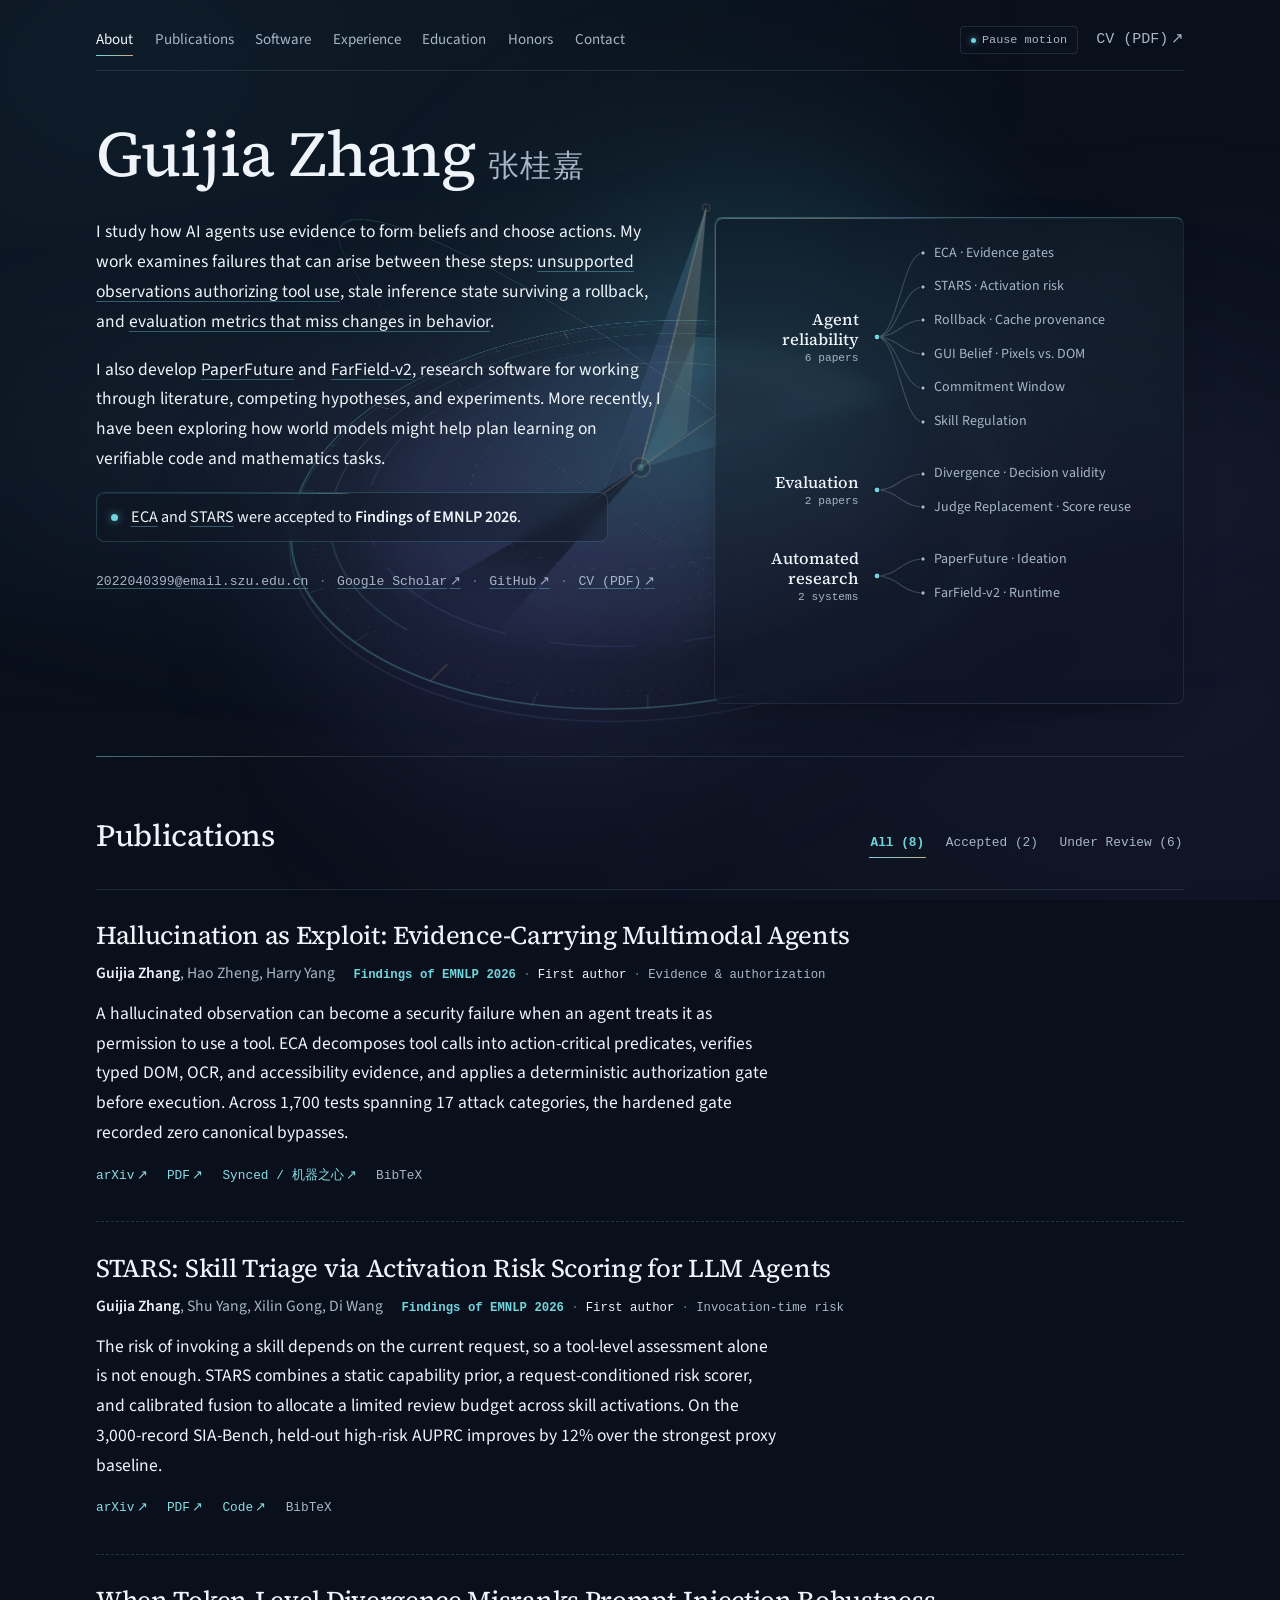
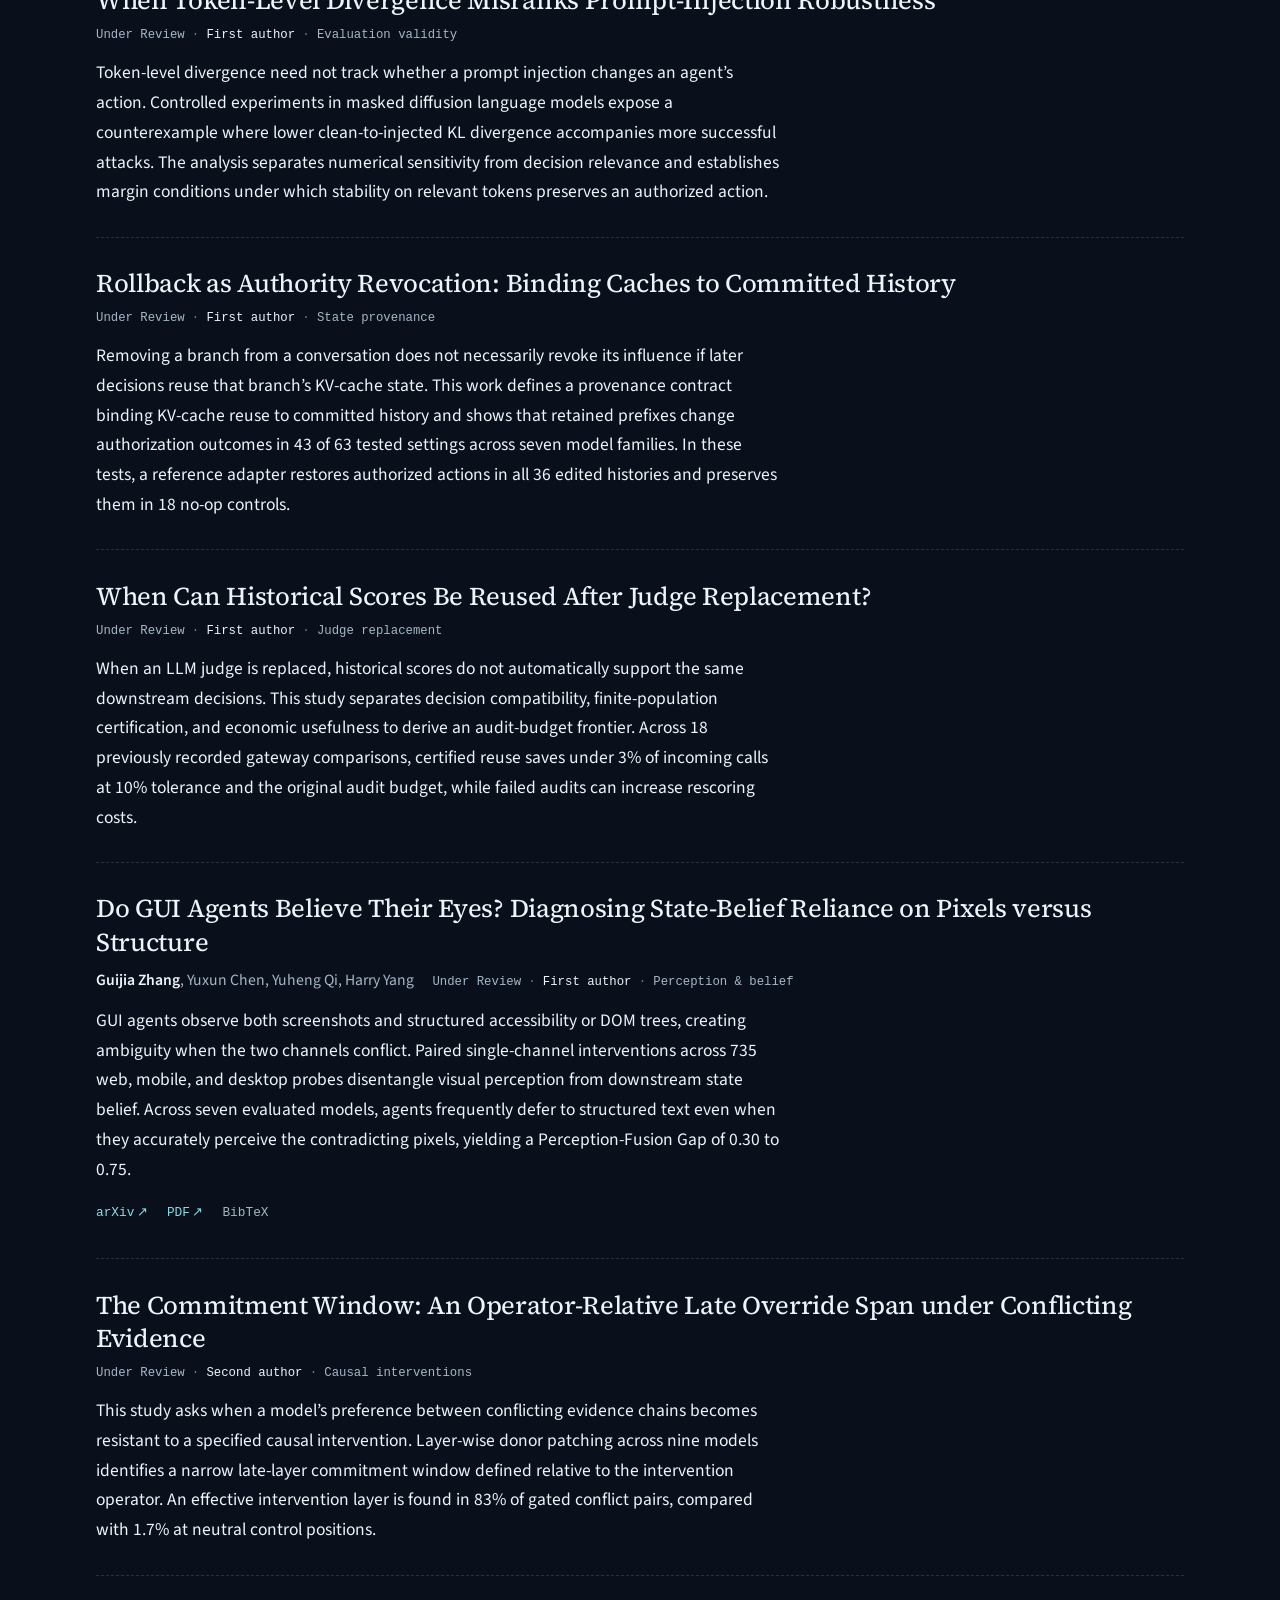
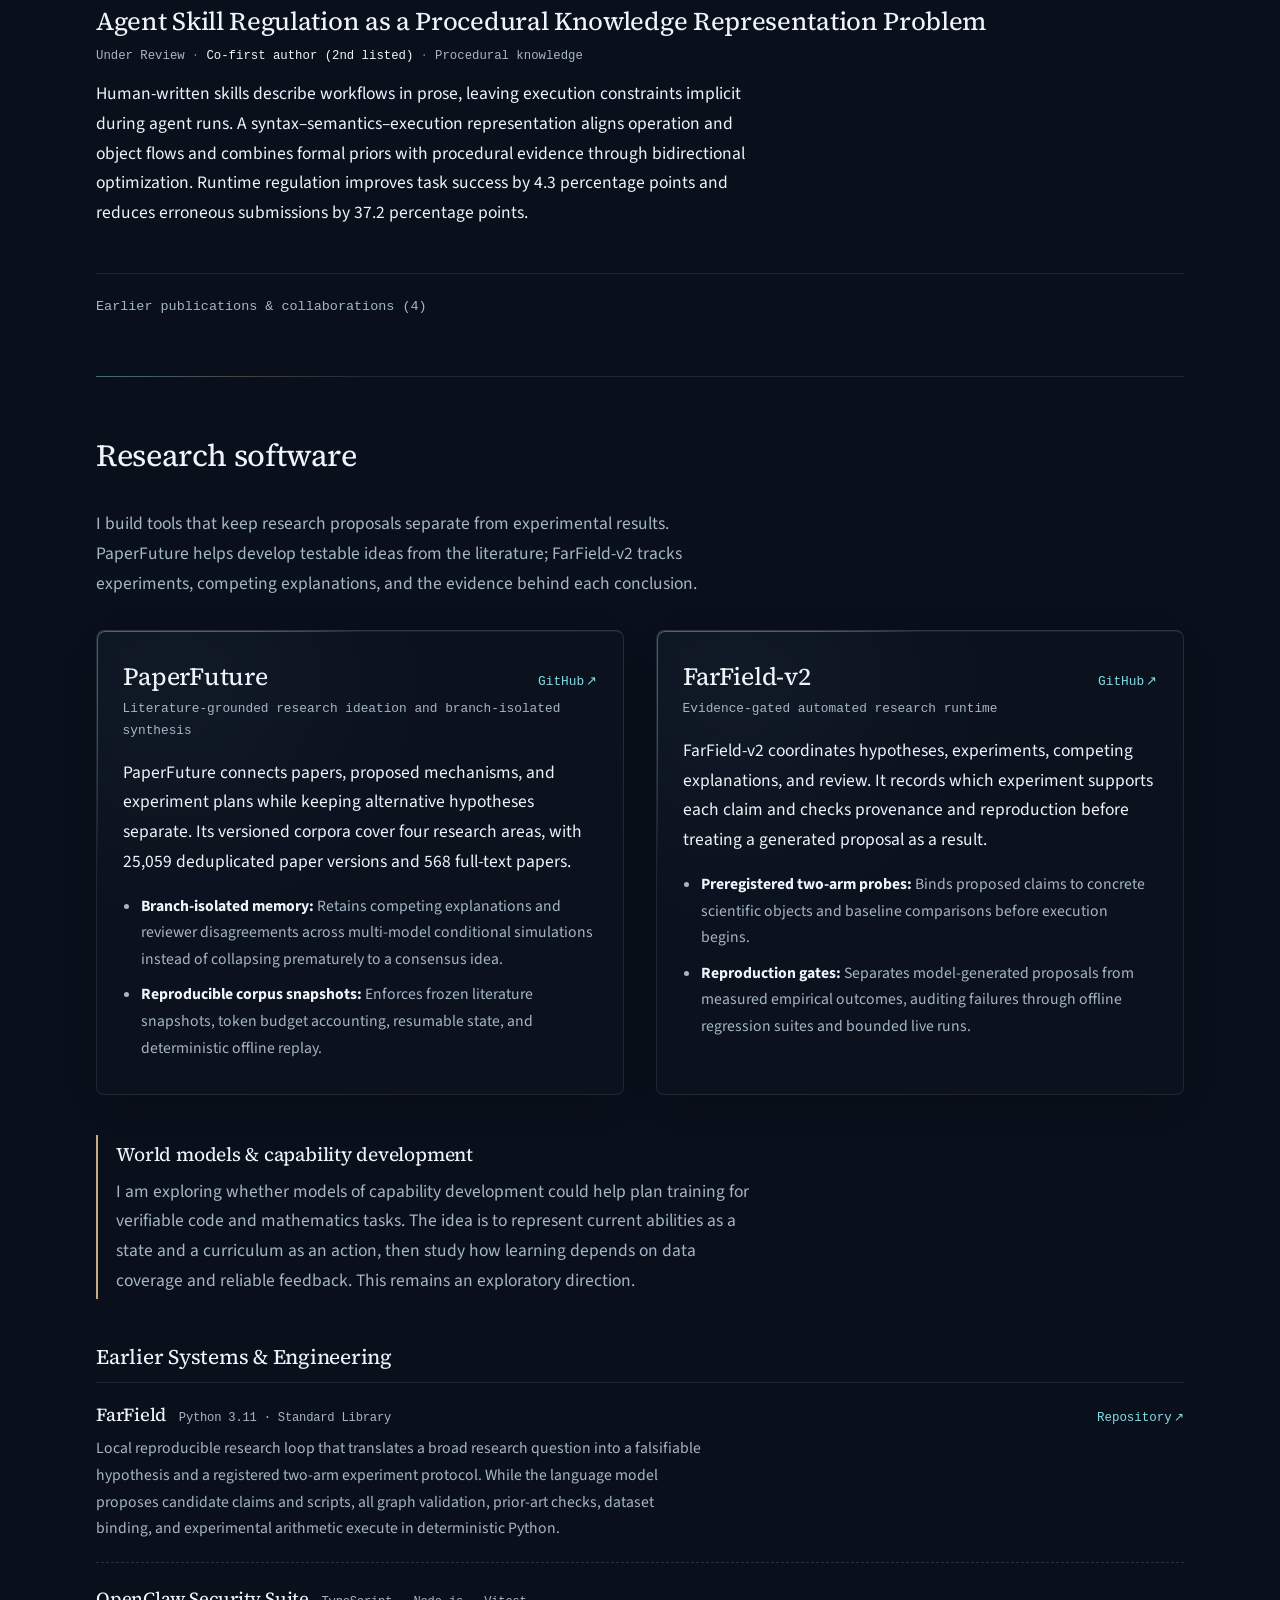
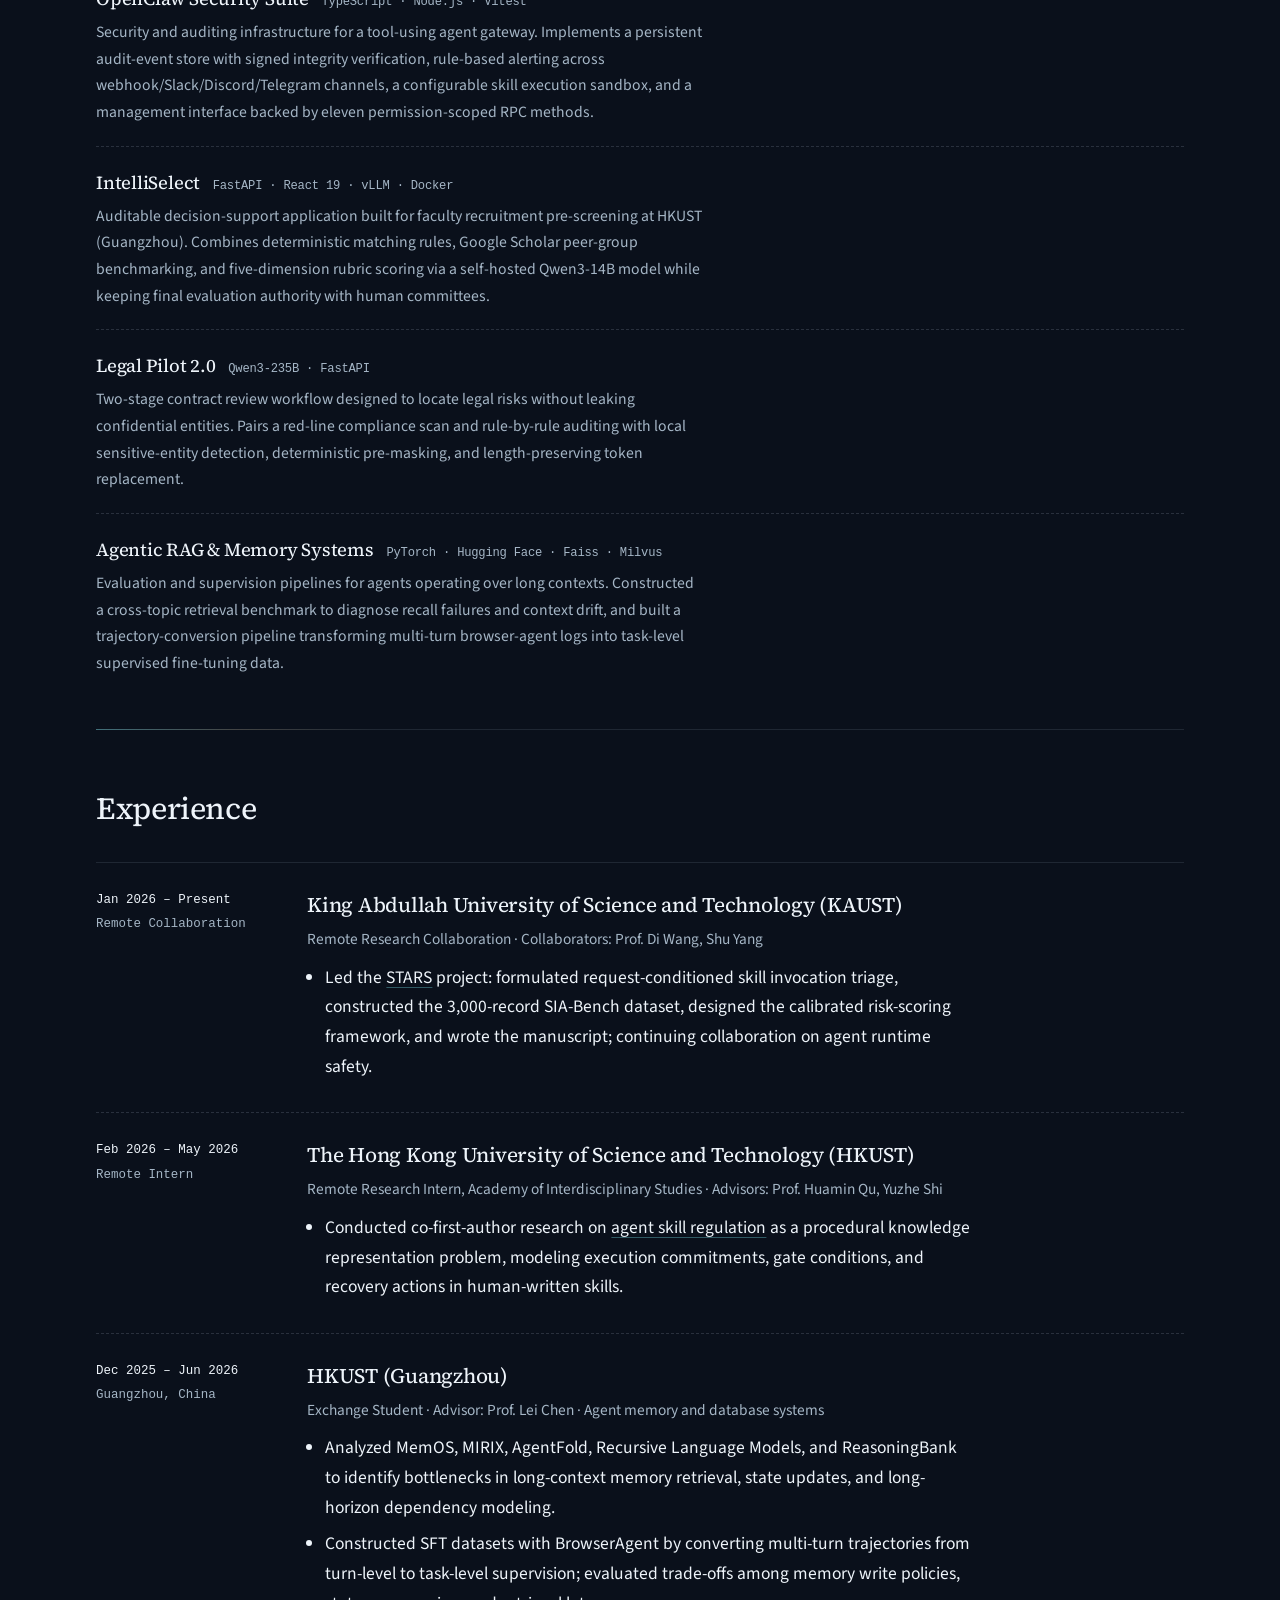
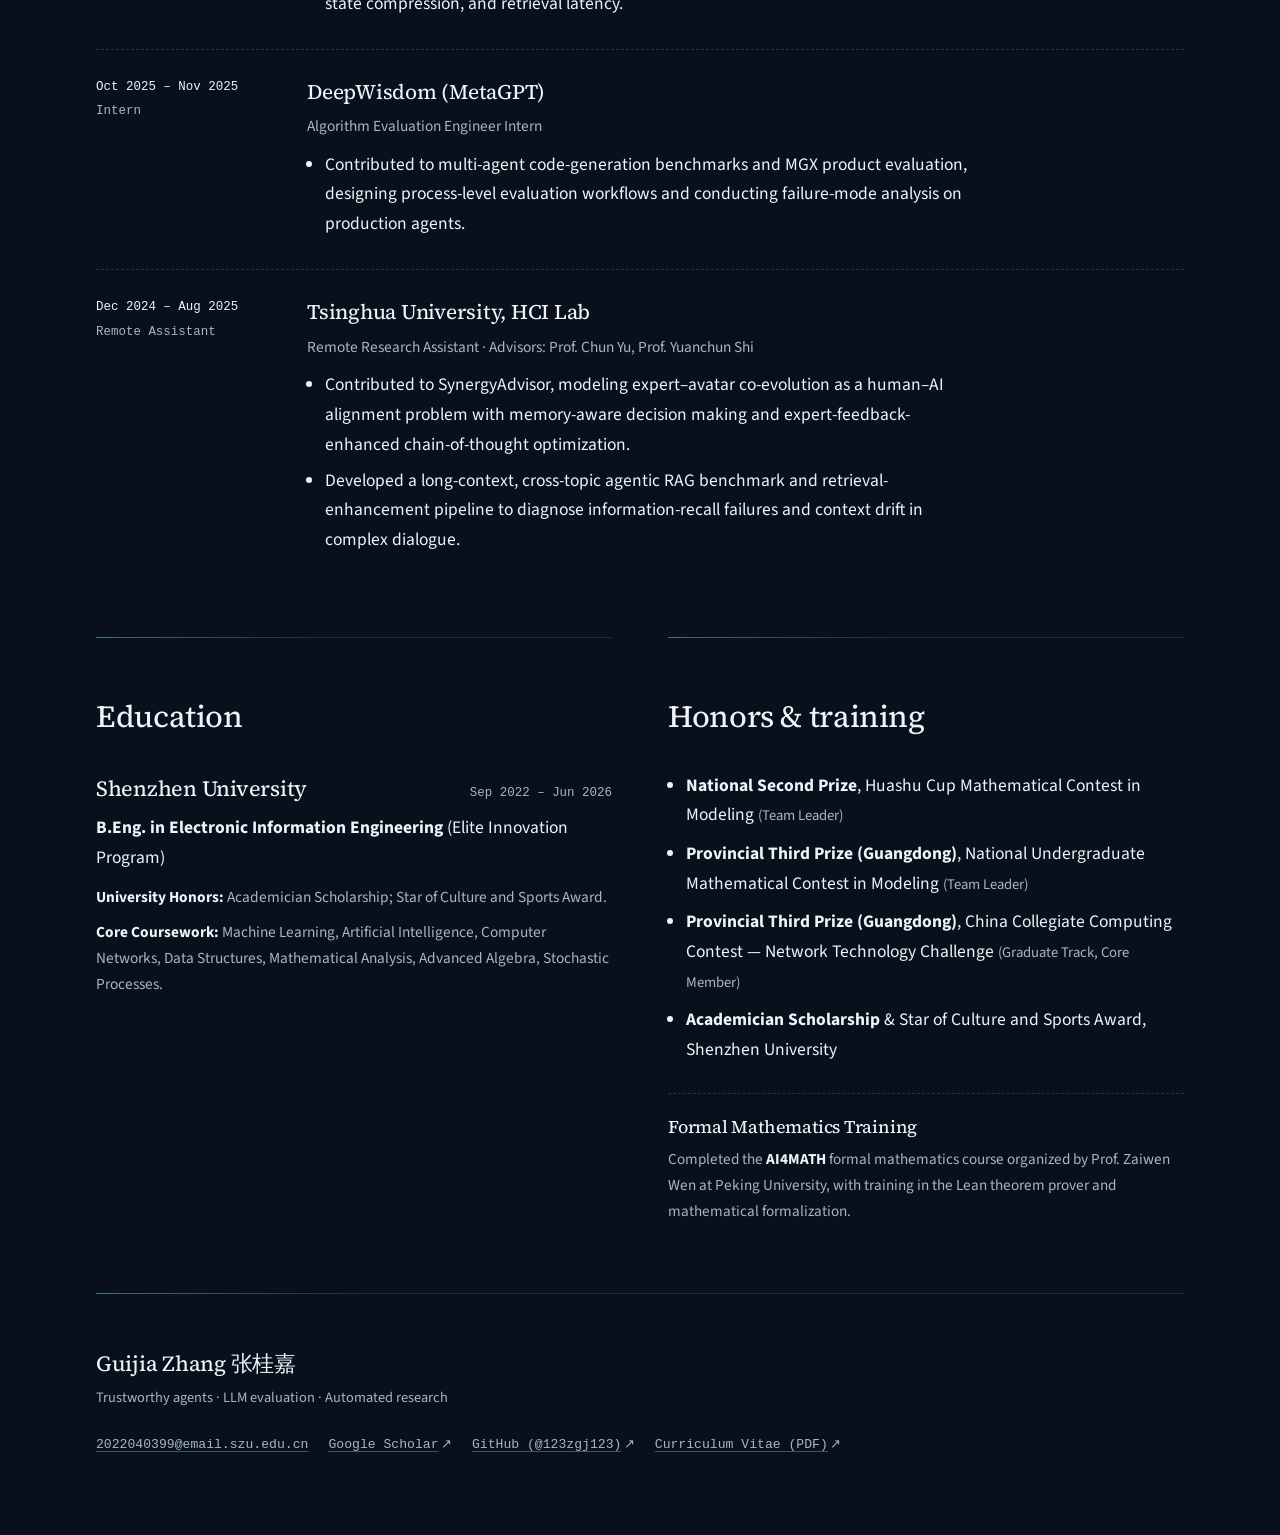
==== commit ea74c206: "Rebuild academic homepage with a luminous orbital sundial" ====
--- a/index.html
+++ b/index.html
@@ -3,56 +3,740 @@
 <head>
   <meta charset="utf-8">
   <meta name="viewport" content="width=device-width, initial-scale=1">
-  <title>Guijia Zhang — Agent Security &amp; Reliable AI Systems</title>
-  <meta name="description" content="Guijia Zhang researches agent security, multimodal reasoning, and reliable agent systems. Selected papers, research software, and experience.">
-  <meta name="theme-color" content="#fdfcf9">
+  <title>Guijia Zhang 张桂嘉 — Trustworthy Agents, Evaluation &amp; Automated Research</title>
+  <meta name="description" content="Academic homepage of Guijia Zhang (张桂嘉). Research on trustworthy AI agents, evidence-carrying authorization, decision-aware LLM evaluation, and automated research systems.">
+  <meta name="theme-color" content="#0A101B">
   <meta property="og:type" content="website">
-  <meta property="og:title" content="Guijia Zhang — Agent Security &amp; Reliable AI Systems">
-  <meta property="og:description" content="Guijia Zhang researches agent security, multimodal reasoning, and reliable agent systems. Selected papers, research software, and experience.">
+  <meta property="og:title" content="Guijia Zhang 张桂嘉 — Trustworthy Agents, Evaluation &amp; Automated Research">
+  <meta property="og:description" content="Research on trustworthy AI agents, evidence-carrying authorization, decision-aware LLM evaluation, and automated research systems.">
   <meta property="og:url" content="https://123zgj123.github.io/">
   <link rel="canonical" href="https://123zgj123.github.io/">
   <link rel="icon" href="assets/favicon.svg" type="image/svg+xml">
   <link rel="preload" href="assets/fonts/source-serif-4.woff2" as="font" type="font/woff2" crossorigin>
-  <link rel="stylesheet" href="style.css">
-  <script src="site.js" defer></script>
+  <link rel="preload" href="assets/fonts/source-sans-3.woff2" as="font" type="font/woff2" crossorigin>
+  <link rel="stylesheet" href="singlepage.css">
+  <script src="singlepage.js" defer></script>
 </head>
 <body>
-  <a class="skip-link" href="#main">Skip to content</a>
-  <header class="site-header wrap">
-    <a class="wordmark" href="index.html">Guijia Zhang</a>
-    <button class="menu-toggle" type="button" aria-controls="site-navigation" aria-expanded="false">Menu <span aria-hidden="true">☰</span></button>
-    <nav id="site-navigation" class="site-nav" aria-label="Main navigation"><a href="index.html" aria-current="page">About</a>
-<a href="publications.html">Publications</a>
-<a href="experience.html">Experience</a>
-<a href="projects.html">Projects</a>
-<a href="awards.html">Honors</a></nav>
+  <div class="observatory-backdrop" data-temporal-symbol aria-hidden="true">
+    <div class="observatory-horizon"></div>
+    <div class="observatory-aurora-stage">
+      <div class="observatory-aurora-carrier">
+        <div class="observatory-aurora-lobe"></div>
+      </div>
+    </div>
+    <div class="sundial-3d-stage">
+      <div class="sundial-3d-assembly">
+        <svg class="sundial-plane-svg" viewBox="0 0 1000 1000" focusable="false" aria-hidden="true">
+          <defs>
+            <radialGradient id="sd-plate-grad" cx="50%" cy="50%" r="50%">
+              <stop offset="0%" stop-color="#70D4DE" stop-opacity="0.075"/>
+              <stop offset="54%" stop-color="#7E8CDC" stop-opacity="0.04"/>
+              <stop offset="84%" stop-color="#0E1622" stop-opacity="0.12"/>
+              <stop offset="100%" stop-color="#080D15" stop-opacity="0"/>
+            </radialGradient>
+            <radialGradient id="sd-wedge-grad" cx="50%" cy="50%" r="50%">
+              <stop offset="0%" stop-color="#C5AD83" stop-opacity="0"/>
+              <stop offset="52%" stop-color="#70D4DE" stop-opacity="0.08"/>
+              <stop offset="100%" stop-color="#70D4DE" stop-opacity="0.13"/>
+            </radialGradient>
+            <linearGradient id="sd-shadow-grad" x1="50%" y1="50%" x2="15%" y2="85%">
+              <stop offset="0%" stop-color="#05080E" stop-opacity="0.42"/>
+              <stop offset="65%" stop-color="#080D15" stop-opacity="0.18"/>
+              <stop offset="100%" stop-color="#080D15" stop-opacity="0"/>
+            </linearGradient>
+          </defs>
+          <circle class="sd-plate-fill" cx="500" cy="500" r="390"/>
+          <circle class="sd-rim-lower" cx="500" cy="514" r="392"/>
+          <circle class="sd-rim-upper" cx="500" cy="500" r="390"/>
+          <circle class="sd-meridian-ring" cx="500" cy="500" r="368"/>
+          <circle class="sd-meridian-ring" cx="500" cy="500" r="248"/>
+          <path class="sd-equatorial-arc" d="M 212 695 A 348 348 0 1 1 788 695"/>
+          <line class="sd-axis-line" x1="500" y1="96" x2="500" y2="904"/>
+          <line class="sd-axis-line" x1="96" y1="500" x2="904" y2="500"/>
+          <g class="sd-ticks">
+            <line class="sd-tick-major" x1="500" y1="110" x2="500" y2="136"/>
+            <line class="sd-tick-minor" x1="500" y1="110" x2="500" y2="126" transform="rotate(15 500 500)"/>
+            <line class="sd-tick-minor" x1="500" y1="110" x2="500" y2="126" transform="rotate(30 500 500)"/>
+            <line class="sd-tick-major" x1="500" y1="110" x2="500" y2="134" transform="rotate(45 500 500)"/>
+            <line class="sd-tick-minor" x1="500" y1="110" x2="500" y2="126" transform="rotate(60 500 500)"/>
+            <line class="sd-tick-minor" x1="500" y1="110" x2="500" y2="126" transform="rotate(75 500 500)"/>
+            <line class="sd-tick-major" x1="500" y1="110" x2="500" y2="136" transform="rotate(90 500 500)"/>
+            <line class="sd-tick-minor" x1="500" y1="110" x2="500" y2="126" transform="rotate(105 500 500)"/>
+            <line class="sd-tick-minor" x1="500" y1="110" x2="500" y2="126" transform="rotate(120 500 500)"/>
+            <line class="sd-tick-major" x1="500" y1="110" x2="500" y2="134" transform="rotate(135 500 500)"/>
+            <line class="sd-tick-minor" x1="500" y1="110" x2="500" y2="126" transform="rotate(150 500 500)"/>
+            <line class="sd-tick-minor" x1="500" y1="110" x2="500" y2="126" transform="rotate(165 500 500)"/>
+            <line class="sd-tick-major" x1="500" y1="110" x2="500" y2="136" transform="rotate(180 500 500)"/>
+            <line class="sd-tick-minor" x1="500" y1="110" x2="500" y2="126" transform="rotate(195 500 500)"/>
+            <line class="sd-tick-minor" x1="500" y1="110" x2="500" y2="126" transform="rotate(210 500 500)"/>
+            <line class="sd-tick-major" x1="500" y1="110" x2="500" y2="134" transform="rotate(225 500 500)"/>
+            <line class="sd-tick-minor" x1="500" y1="110" x2="500" y2="126" transform="rotate(240 500 500)"/>
+            <line class="sd-tick-minor" x1="500" y1="110" x2="500" y2="126" transform="rotate(255 500 500)"/>
+            <line class="sd-tick-major" x1="500" y1="110" x2="500" y2="136" transform="rotate(270 500 500)"/>
+            <line class="sd-tick-minor" x1="500" y1="110" x2="500" y2="126" transform="rotate(285 500 500)"/>
+            <line class="sd-tick-minor" x1="500" y1="110" x2="500" y2="126" transform="rotate(300 500 500)"/>
+            <line class="sd-tick-major" x1="500" y1="110" x2="500" y2="134" transform="rotate(315 500 500)"/>
+            <line class="sd-tick-minor" x1="500" y1="110" x2="500" y2="126" transform="rotate(330 500 500)"/>
+            <line class="sd-tick-minor" x1="500" y1="110" x2="500" y2="126" transform="rotate(345 500 500)"/>
+          </g>
+          <g class="sd-shadow-carrier">
+            <polygon class="sd-cast-shadow" points="500,500 218,655 288,735"/>
+          </g>
+          <g class="sd-orbital-carrier">
+            <circle class="sd-orbital-ring" cx="500" cy="500" r="308"/>
+            <circle class="sd-orbital-subring" cx="500" cy="500" r="192"/>
+            <circle class="sd-orbital-node" cx="808" cy="500" r="4"/>
+            <circle class="sd-orbital-node" cx="192" cy="500" r="3"/>
+          </g>
+          <g class="sd-primary-carrier">
+            <g transform="rotate(-34 500 500)">
+              <path class="sd-lit-wedge" d="M 500 500 L 802 346 A 340 340 0 0 1 802 654 Z"/>
+              <path class="sd-trace-arc" d="M 684 316 A 260 260 0 0 1 736 610"/>
+              <line class="sd-trace-ray" x1="380" y1="500" x2="856" y2="500"/>
+              <circle class="sd-trace-reticle" cx="748" cy="500" r="9"/>
+              <circle class="sd-orbital-node" cx="856" cy="500" r="3.5"/>
+            </g>
+          </g>
+        </svg>
+        <svg class="sundial-orbit-svg" viewBox="0 0 1000 1000" focusable="false" aria-hidden="true">
+          <defs>
+            <linearGradient id="sd-orbit-light" x1="0%" y1="0%" x2="100%" y2="100%">
+              <stop offset="0%" stop-color="#70D4DE" stop-opacity="0.03"/>
+              <stop offset="34%" stop-color="#70D4DE" stop-opacity="0.25"/>
+              <stop offset="62%" stop-color="#A7A6F4" stop-opacity="0.32"/>
+              <stop offset="100%" stop-color="#7E8CDC" stop-opacity="0.04"/>
+            </linearGradient>
+          </defs>
+          <circle class="sd-elevated-orbit" cx="500" cy="500" r="416"/>
+          <g class="sd-orbital-carrier">
+            <circle class="sd-orbital-node" cx="916" cy="500" r="3.2"/>
+          </g>
+        </svg>
+        <svg class="sundial-gnomon-svg" viewBox="0 0 1000 1000" focusable="false" aria-hidden="true">
+          <defs>
+            <linearGradient id="sd-gnomon-lit" x1="0%" y1="100%" x2="100%" y2="0%">
+              <stop offset="0%" stop-color="#70D4DE" stop-opacity="0.08"/>
+              <stop offset="55%" stop-color="#C5AD83" stop-opacity="0.18"/>
+              <stop offset="100%" stop-color="#D1E5FD" stop-opacity="0.28"/>
+            </linearGradient>
+            <linearGradient id="sd-gnomon-dark" x1="0%" y1="100%" x2="80%" y2="0%">
+              <stop offset="0%" stop-color="#0E1622" stop-opacity="0.28"/>
+              <stop offset="65%" stop-color="#7E8CDC" stop-opacity="0.14"/>
+              <stop offset="100%" stop-color="#70D4DE" stop-opacity="0.22"/>
+            </linearGradient>
+          </defs>
+          <polygon class="sd-gnomon-shadow-face" points="500,500 442,534 654,208"/>
+          <polygon class="sd-gnomon-lit-face" points="500,500 562,472 654,208"/>
+          <line class="sd-gnomon-strut" x1="500" y1="500" x2="592" y2="328"/>
+          <line class="sd-gnomon-spine" x1="500" y1="500" x2="654" y2="208"/>
+          <circle class="sd-core-ring" cx="654" cy="208" r="4.5"/>
+          <circle class="sd-core-ring" cx="500" cy="500" r="11"/>
+          <circle class="sd-core-dot" cx="500" cy="500" r="4"/>
+        </svg>
+      </div>
+    </div>
+  </div>
+  <a class="skip-link" href="#main">Skip to main content</a>
+
+  <header class="site-header">
+    <nav class="top-nav" aria-label="Site navigation">
+      <ul class="nav-primary">
+        <li><a href="#about" data-nav-link>About</a></li>
+        <li><a href="#publications" data-nav-link>Publications</a></li>
+        <li><a href="#projects" data-nav-link>Software</a></li>
+        <li><a href="#experience" data-nav-link>Experience</a></li>
+        <li><a href="#education" data-nav-link>Education</a></li>
+        <li><a href="#awards" data-nav-link>Honors</a></li>
+        <li><a href="#contact" data-nav-link>Contact</a></li>
+      </ul>
+      <div class="nav-utility">
+        <button type="button" id="motion-toggle" class="motion-toggle" data-motion-toggle aria-pressed="false" hidden>Pause motion</button>
+        <a href="assets/cv.pdf">CV (PDF) ↗</a>
+      </div>
+    </nav>
   </header>
-  <main id="main" class="wrap" tabindex="-1">
-<section class="hero" aria-labelledby="intro-title"><div>
-<h1 id="intro-title">Guijia Zhang</h1>
-<p class="lead">I study how AI agents can act reliably.</p>
-<div class="intro-copy"><p>My research focuses on agent security, multimodal reasoning, and the systems that connect model decisions to real actions.</p><p>I work on evidence-based authorization, runtime safety auditing, and the evaluation of tool-using agents. I am interested in turning failures observed in working systems into questions we can test.</p></div>
-<div class="link-row"><a href="mailto:2022040399@email.szu.edu.cn">Email</a>
-<a href="https://scholar.google.com/citations?user=21U3-xUAAAAJ&amp;hl=en&amp;oi=ao" target="_blank" rel="noopener noreferrer">Google Scholar</a>
-<a href="https://github.com/123zgj123" target="_blank" rel="noopener noreferrer">GitHub</a>
-<a href="assets/cv.pdf" target="_blank" rel="noopener noreferrer">CV <span class="sr-only">(PDF)</span></a></div></div>
-<aside class="hero-note" aria-label="Research interests and education"><h2>Research interests</h2><ul><li>Agent security &amp; safety</li><li>Multimodal reasoning</li><li>Agent systems</li></ul><p class="education-note">B.Eng., Shenzhen University<br>Electronic Information Engineering</p></aside></section>
-<section id="research" class="section" aria-labelledby="research-title"><div class="section-heading"><h2 id="research-title">Selected research</h2><a href="publications.html">All publications →</a></div><article class="research-item"><figure class="research-figure"><img src="assets/eca.svg" width="420" height="200" alt="Evidence is verified before an action is authorized." loading="lazy"></figure><div><p class="venue">EMNLP 2026 · Findings</p><h3><a href="https://arxiv.org/abs/2605.19192" target="_blank" rel="noopener noreferrer">Hallucination as Exploit:<br>Evidence-Carrying Multimodal Agents</a></h3><p class="research-description">Requiring verifiable evidence before an agent takes a privileged action.</p><p class="authors"><span class="me">Guijia Zhang</span>, Hao Zheng, Harry Yang</p><div class="link-row"><a href="https://arxiv.org/abs/2605.19192" target="_blank" rel="noopener noreferrer">Paper ↗</a>
-<a href="https://arxiv.org/pdf/2605.19192" target="_blank" rel="noopener noreferrer">PDF ↗</a></div></div></article><article class="research-item"><figure class="research-figure"><img src="assets/stars.svg" width="420" height="200" alt="Request, skill, and runtime context feed a risk audit." loading="lazy"></figure><div><p class="venue">EMNLP 2026 · Findings</p><h3><a href="https://arxiv.org/abs/2604.10286" target="_blank" rel="noopener noreferrer">STARS</a></h3><p class="research-description">Auditing skill invocations in the context of the user request and runtime state.</p><p class="authors"><span class="me">Guijia Zhang</span>, Shu Yang, Xilin Gong, Di Wang</p><div class="link-row"><a href="https://arxiv.org/abs/2604.10286" target="_blank" rel="noopener noreferrer">Paper ↗</a>
-<a href="https://arxiv.org/pdf/2604.10286" target="_blank" rel="noopener noreferrer">PDF ↗</a>
-<a href="https://github.com/123zgj123/STARS" target="_blank" rel="noopener noreferrer">Code ↗</a></div></div></article><article class="research-item"><figure class="research-figure"><img src="assets/gui.svg" width="420" height="200" alt="Paired interventions test pixels and structure against agent beliefs." loading="lazy"></figure><div><p class="venue">Preprint · 2026</p><h3><a href="https://arxiv.org/abs/2607.04334" target="_blank" rel="noopener noreferrer">Do GUI Agents Believe Their Eyes?</a></h3><p class="research-description">Testing how GUI agents use pixels and structured state when the two disagree.</p><p class="authors"><span class="me">Guijia Zhang</span>, Yuxun Chen, Yuheng Qi, Harry Yang</p><div class="link-row"><a href="https://arxiv.org/abs/2607.04334" target="_blank" rel="noopener noreferrer">Paper ↗</a>
-<a href="https://arxiv.org/pdf/2607.04334" target="_blank" rel="noopener noreferrer">PDF ↗</a></div></div></article></section>
-<section id="software" class="section" aria-labelledby="software-title"><div class="section-heading"><h2 id="software-title">Research software</h2><a href="projects.html">More projects →</a></div><div class="software-grid">
-<article><h3>FarField</h3><p>A local research loop that turns a topic into a falsifiable hypothesis and a reproducible experiment protocol. Model proposals are checked with ordinary Python.</p><div class="link-row"><a href="https://github.com/123zgj123/FarField" target="_blank" rel="noopener noreferrer">Repository ↗</a><a href="projects.html#farfield">Project notes →</a></div></article>
-<article><h3>OpenClaw Security Suite</h3><p>Audit logging, policy-based skill isolation, and alerting for an agent gateway, with a dashboard for inspecting security events.</p><div class="link-row"><a href="projects.html#openclaw">Project notes →</a></div></article></div></section>
-<section id="news" class="section" aria-labelledby="news-title"><div class="section-heading"><h2 id="news-title">Recent notes</h2></div><ul class="news-list"><li><time>Aug 2026</time><span class="body"><strong>ECA</strong> (<i>Hallucination as Exploit</i>) and <strong>STARS</strong> accepted to <strong>EMNLP 2026 Findings</strong>.</span></li><li><time>Aug 2026</time><span class="body">Released <strong>FarField</strong>, a local research loop for falsifiable hypotheses and reproducible protocols. <a href="https://github.com/123zgj123/FarField" target="_blank" rel="noopener">GitHub</a></span></li></ul><details class="news-archive"><summary>Earlier notes</summary><ul class="news-list"><li><time>May 2026</time><span class="body">New preprint on <strong>agent skill regulation as a procedural knowledge representation problem</strong>, joint work with HKUST.</span></li><li><time>May 2026</time><span class="body">Started a first-author project on <strong>evidence-carrying multimodal agents</strong>, formalizing hallucination-to-action conversion.</span></li><li><time>Apr 2026</time><span class="body">Completed <strong>STARS</strong>, an invocation-time risk-auditing framework for LLM agent skills, together with the 3,000-record <strong>SIA-Bench</strong> benchmark.</span></li><li><time>Feb 2026</time><span class="body">Joined the <strong>HKUST Academy of Interdisciplinary Studies</strong> as a remote research intern, advised by Prof. Huamin Qu and Yuzhe Shi.</span></li><li><time>Jan 2026</time><span class="body">Began a research collaboration with <strong>KAUST</strong> (Prof. Di Wang, Shu Yang) on agent runtime safety.</span></li><li><time>Dec 2025</time><span class="body">Joined <strong>HKUST (Guangzhou)</strong> as an exchange student, working with Prof. Lei Chen on agent memory and database systems.</span></li></ul></details></section>
+
+  <main id="main" class="page-shell" tabindex="-1">
+    <section id="about" class="section hero-section">
+      <h1 class="hero-name">Guijia Zhang <span class="zh-name" lang="zh">张桂嘉</span></h1>
+
+      <div class="hero-layout">
+        <div class="hero-prose">
+          <p>I study how AI agents use evidence to form beliefs and choose actions. My work examines failures that can arise between these steps: <a href="#eca">unsupported observations authorizing tool use</a>, stale inference state surviving a rollback, and <a href="#divergence">evaluation metrics that miss changes in behavior</a>.</p>
+          <p>I also develop <a href="#paperfuture">PaperFuture</a> and <a href="#farfield-v2">FarField-v2</a>, research software for working through literature, competing hypotheses, and experiments. More recently, I have been exploring how world models might help plan learning on verifiable code and mathematics tasks.</p>
+
+          <p class="update-note"><a href="#eca">ECA</a> and <a href="#stars">STARS</a> were accepted to <strong>Findings of EMNLP 2026</strong>.</p>
+
+          <div class="inline-contacts" aria-label="Primary links">
+            <a href="mailto:2022040399@email.szu.edu.cn">2022040399@email.szu.edu.cn</a>
+            <span class="sep" aria-hidden="true">·</span>
+            <a href="https://scholar.google.com/citations?user=21U3-xUAAAAJ&amp;hl=en&amp;oi=ao" target="_blank" rel="noopener noreferrer">Google Scholar ↗</a>
+            <span class="sep" aria-hidden="true">·</span>
+            <a href="https://github.com/123zgj123" target="_blank" rel="noopener noreferrer">GitHub ↗</a>
+            <span class="sep" aria-hidden="true">·</span>
+            <a href="assets/cv.pdf">CV (PDF) ↗</a>
+          </div>
+        </div>
+
+        <aside class="research-map" aria-label="Interactive research map">
+          <div class="map-field">
+            <svg class="map-svg" viewBox="0 0 420 356" aria-hidden="true" focusable="false">
+              <!-- Reliability curves -->
+              <path class="map-curve" data-topic="reliability" data-work="eca" d="M 138 92 C 178 92, 184 22, 224 22" />
+              <path class="map-curve" data-topic="reliability" data-work="stars" d="M 138 92 C 178 92, 184 52, 224 52" />
+              <path class="map-curve" data-topic="reliability" data-work="rollback" d="M 138 92 C 178 92, 184 82, 224 82" />
+              <path class="map-curve" data-topic="reliability" data-work="gui" d="M 138 92 C 178 92, 184 112, 224 112" />
+              <path class="map-curve" data-topic="reliability" data-work="commitment" d="M 138 92 C 178 92, 184 142, 224 142" />
+              <path class="map-curve" data-topic="reliability" data-work="regulation" d="M 138 92 C 178 92, 184 172, 224 172" />
+              <!-- Evaluation curves -->
+              <path class="map-curve" data-topic="evaluation" data-work="divergence" d="M 138 232 C 178 232, 184 216, 224 216" />
+              <path class="map-curve" data-topic="evaluation" data-work="judge" d="M 138 232 C 178 232, 184 248, 224 248" />
+              <!-- Automated research curves -->
+              <path class="map-curve" data-topic="automated" data-work="paperfuture" d="M 138 312 C 178 312, 184 296, 224 296" />
+              <path class="map-curve" data-topic="automated" data-work="farfield-v2" d="M 138 312 C 178 312, 184 328, 224 328" />
+
+              <!-- Topic anchor dots -->
+              <circle class="map-dot topic-dot" data-topic="reliability" cx="138" cy="92" r="3" />
+              <circle class="map-dot topic-dot" data-topic="evaluation" cx="138" cy="232" r="3" />
+              <circle class="map-dot topic-dot" data-topic="automated" cx="138" cy="312" r="3" />
+
+              <!-- Work anchor dots -->
+              <circle class="map-dot work-dot" data-topic="reliability" data-work="eca" cx="224" cy="22" r="2.25" />
+              <circle class="map-dot work-dot" data-topic="reliability" data-work="stars" cx="224" cy="52" r="2.25" />
+              <circle class="map-dot work-dot" data-topic="reliability" data-work="rollback" cx="224" cy="82" r="2.25" />
+              <circle class="map-dot work-dot" data-topic="reliability" data-work="gui" cx="224" cy="112" r="2.25" />
+              <circle class="map-dot work-dot" data-topic="reliability" data-work="commitment" cx="224" cy="142" r="2.25" />
+              <circle class="map-dot work-dot" data-topic="reliability" data-work="regulation" cx="224" cy="172" r="2.25" />
+              <circle class="map-dot work-dot" data-topic="evaluation" data-work="divergence" cx="224" cy="216" r="2.25" />
+              <circle class="map-dot work-dot" data-topic="evaluation" data-work="judge" cx="224" cy="248" r="2.25" />
+              <circle class="map-dot work-dot" data-topic="automated" data-work="paperfuture" cx="224" cy="296" r="2.25" />
+              <circle class="map-dot work-dot" data-topic="automated" data-work="farfield-v2" cx="224" cy="328" r="2.25" />
+            </svg>
+
+            <div class="map-clusters">
+              <div class="map-cluster" data-topic-group="reliability">
+                <div class="map-topic-cell">
+                  <button type="button" class="map-topic-btn" data-topic-btn="reliability" aria-pressed="false" hidden>
+                    <span class="topic-name">Agent reliability</span>
+                    <span class="topic-meta">6 papers</span>
+                  </button>
+                  <span class="map-topic-static">Agent reliability</span>
+                </div>
+                <ul class="map-works" aria-label="Agent reliability works">
+                  <li><a href="#eca" class="map-work-link" data-work-link="eca" data-topic="reliability">ECA · Evidence gates</a></li>
+                  <li><a href="#stars" class="map-work-link" data-work-link="stars" data-topic="reliability">STARS · Activation risk</a></li>
+                  <li><a href="#rollback" class="map-work-link" data-work-link="rollback" data-topic="reliability">Rollback · Cache provenance</a></li>
+                  <li><a href="#gui" class="map-work-link" data-work-link="gui" data-topic="reliability">GUI Belief · Pixels vs. DOM</a></li>
+                  <li><a href="#commitment" class="map-work-link" data-work-link="commitment" data-topic="reliability">Commitment Window</a></li>
+                  <li><a href="#regulation" class="map-work-link" data-work-link="regulation" data-topic="reliability">Skill Regulation</a></li>
+                </ul>
+              </div>
+
+              <div class="map-cluster" data-topic-group="evaluation">
+                <div class="map-topic-cell">
+                  <button type="button" class="map-topic-btn" data-topic-btn="evaluation" aria-pressed="false" hidden>
+                    <span class="topic-name">Evaluation</span>
+                    <span class="topic-meta">2 papers</span>
+                  </button>
+                  <span class="map-topic-static">Evaluation</span>
+                </div>
+                <ul class="map-works" aria-label="Evaluation works">
+                  <li><a href="#divergence" class="map-work-link" data-work-link="divergence" data-topic="evaluation">Divergence · Decision validity</a></li>
+                  <li><a href="#judge" class="map-work-link" data-work-link="judge" data-topic="evaluation">Judge Replacement · Score reuse</a></li>
+                </ul>
+              </div>
+
+              <div class="map-cluster" data-topic-group="automated">
+                <div class="map-topic-cell">
+                  <button type="button" class="map-topic-btn" data-topic-btn="automated" aria-pressed="false" hidden>
+                    <span class="topic-name">Automated research</span>
+                    <span class="topic-meta">2 systems</span>
+                  </button>
+                  <span class="map-topic-static">Automated research</span>
+                </div>
+                <ul class="map-works" aria-label="Automated research systems">
+                  <li><a href="#paperfuture" class="map-work-link" data-work-link="paperfuture" data-topic="automated">PaperFuture · Ideation</a></li>
+                  <li><a href="#farfield-v2" class="map-work-link" data-work-link="farfield-v2" data-topic="automated">FarField-v2 · Runtime</a></li>
+                </ul>
+              </div>
+            </div>
+          </div>
+
+          <div class="map-status-bar" id="map-status-bar" hidden>
+            <span id="map-status-text" class="map-status-text" role="status" aria-live="polite"></span>
+            <a id="map-jump-link" class="map-jump-link" href="#publications">View related work ↓</a>
+            <button type="button" id="map-clear-btn" class="map-clear-btn">Clear</button>
+          </div>
+        </aside>
+      </div>
+    </section>
+
+    <!-- PUBLICATIONS -->
+    <section id="publications" class="section">
+      <div class="section-header">
+        <h2>Publications</h2>
+        <div class="filter-controls" role="group" aria-label="Filter main publications" hidden>
+          <button type="button" class="filter-btn" data-filter="all" aria-pressed="true">All (8)</button>
+          <button type="button" class="filter-btn" data-filter="accepted" aria-pressed="false">Accepted (2)</button>
+          <button type="button" class="filter-btn" data-filter="review" aria-pressed="false">Under Review (6)</button>
+        </div>
+      </div>
+      <p id="filter-live-status" class="sr-only" role="status" aria-live="polite"></p>
+
+      <div class="pub-list">
+        <!-- 1. ECA -->
+        <article class="pub-entry" id="eca" data-status="accepted" data-first="true" data-topic="reliability">
+          <h3><a href="https://arxiv.org/abs/2605.19192">Hallucination as Exploit: Evidence-Carrying Multimodal Agents</a></h3>
+          <div class="pub-byline">
+            <p class="pub-authors"><strong>Guijia Zhang</strong>, Hao Zheng, Harry Yang</p>
+            <div class="pub-meta">
+              <span class="status-pill accepted">Findings of EMNLP 2026</span>
+              <span class="meta-sep" aria-hidden="true">·</span>
+              <span class="meta-role">First author</span>
+              <span class="meta-sep" aria-hidden="true">·</span>
+              <span class="meta-topic">Evidence &amp; authorization</span>
+            </div>
+          </div>
+          <p class="pub-summary">A hallucinated observation can become a security failure when an agent treats it as permission to use a tool. ECA decomposes tool calls into action-critical predicates, verifies typed DOM, OCR, and accessibility evidence, and applies a deterministic authorization gate before execution. Across 1,700 tests spanning 17 attack categories, the hardened gate recorded zero canonical bypasses.</p>
+          <div class="pub-actions">
+            <a href="https://arxiv.org/abs/2605.19192">arXiv ↗</a>
+            <a href="https://arxiv.org/pdf/2605.19192">PDF ↗</a>
+            <a href="https://zhuanlan.zhihu.com/p/2082853937955223509">Synced / 机器之心 ↗</a>
+            <details class="bib-disclosure">
+              <summary>BibTeX</summary>
+              <div class="bib-panel">
+                <pre><code>@misc{zhang2026eca,
+  title = {Hallucination as Exploit: Evidence-Carrying Multimodal Agents},
+  author = {Guijia Zhang and Hao Zheng and Harry Yang},
+  year = {2026},
+  eprint = {2605.19192},
+  archivePrefix = {arXiv},
+  url = {https://arxiv.org/abs/2605.19192}
+}</code></pre>
+                <div class="bib-tools">
+                  <button type="button" class="copy-bib-btn" hidden>Copy BibTeX</button>
+                  <a href="assets/citations/eca.bib" download>Download .bib</a>
+                  <span class="copy-feedback" role="status" aria-live="polite"></span>
+                </div>
+              </div>
+            </details>
+          </div>
+        </article>
+
+        <!-- 2. STARS -->
+        <article class="pub-entry" id="stars" data-status="accepted" data-first="true" data-topic="reliability">
+          <h3><a href="https://arxiv.org/abs/2604.10286">STARS: Skill Triage via Activation Risk Scoring for LLM Agents</a></h3>
+          <div class="pub-byline">
+            <p class="pub-authors"><strong>Guijia Zhang</strong>, Shu Yang, Xilin Gong, Di Wang</p>
+            <div class="pub-meta">
+              <span class="status-pill accepted">Findings of EMNLP 2026</span>
+              <span class="meta-sep" aria-hidden="true">·</span>
+              <span class="meta-role">First author</span>
+              <span class="meta-sep" aria-hidden="true">·</span>
+              <span class="meta-topic">Invocation-time risk</span>
+            </div>
+          </div>
+          <p class="pub-summary">The risk of invoking a skill depends on the current request, so a tool-level assessment alone is not enough. STARS combines a static capability prior, a request-conditioned risk scorer, and calibrated fusion to allocate a limited review budget across skill activations. On the 3,000-record SIA-Bench, held-out high-risk AUPRC improves by 12% over the strongest proxy baseline.</p>
+          <div class="pub-actions">
+            <a href="https://arxiv.org/abs/2604.10286">arXiv ↗</a>
+            <a href="https://arxiv.org/pdf/2604.10286">PDF ↗</a>
+            <a href="https://github.com/123zgj123/STARS">Code ↗</a>
+            <details class="bib-disclosure">
+              <summary>BibTeX</summary>
+              <div class="bib-panel">
+                <pre><code>@misc{zhang2026stars,
+  title = {{STARS}: Skill Triage via Activation Risk Scoring for LLM Agents},
+  author = {Guijia Zhang and Shu Yang and Xilin Gong and Di Wang},
+  year = {2026},
+  eprint = {2604.10286},
+  archivePrefix = {arXiv},
+  url = {https://arxiv.org/abs/2604.10286}
+}</code></pre>
+                <div class="bib-tools">
+                  <button type="button" class="copy-bib-btn" hidden>Copy BibTeX</button>
+                  <a href="assets/citations/stars.bib" download>Download .bib</a>
+                  <span class="copy-feedback" role="status" aria-live="polite"></span>
+                </div>
+              </div>
+            </details>
+          </div>
+        </article>
+
+        <!-- 3. Divergence -->
+        <article class="pub-entry" id="divergence" data-status="review" data-first="true" data-topic="evaluation">
+          <h3>When Token-Level Divergence Misranks Prompt-Injection Robustness</h3>
+          <div class="pub-byline">
+            <div class="pub-meta">
+              <span class="status-pill review">Under Review</span>
+              <span class="meta-sep" aria-hidden="true">·</span>
+              <span class="meta-role">First author</span>
+              <span class="meta-sep" aria-hidden="true">·</span>
+              <span class="meta-topic">Evaluation validity</span>
+            </div>
+          </div>
+          <p class="pub-summary">Token-level divergence need not track whether a prompt injection changes an agent’s action. Controlled experiments in masked diffusion language models expose a counterexample where lower clean-to-injected KL divergence accompanies more successful attacks. The analysis separates numerical sensitivity from decision relevance and establishes margin conditions under which stability on relevant tokens preserves an authorized action.</p>
+        </article>
+
+        <!-- 4. Rollback -->
+        <article class="pub-entry" id="rollback" data-status="review" data-first="true" data-topic="reliability">
+          <h3>Rollback as Authority Revocation: Binding Caches to Committed History</h3>
+          <div class="pub-byline">
+            <div class="pub-meta">
+              <span class="status-pill review">Under Review</span>
+              <span class="meta-sep" aria-hidden="true">·</span>
+              <span class="meta-role">First author</span>
+              <span class="meta-sep" aria-hidden="true">·</span>
+              <span class="meta-topic">State provenance</span>
+            </div>
+          </div>
+          <p class="pub-summary">Removing a branch from a conversation does not necessarily revoke its influence if later decisions reuse that branch’s KV-cache state. This work defines a provenance contract binding KV-cache reuse to committed history and shows that retained prefixes change authorization outcomes in 43 of 63 tested settings across seven model families. In these tests, a reference adapter restores authorized actions in all 36 edited histories and preserves them in 18 no-op controls.</p>
+        </article>
+
+        <!-- 5. Judge -->
+        <article class="pub-entry" id="judge" data-status="review" data-first="true" data-topic="evaluation">
+          <h3>When Can Historical Scores Be Reused After Judge Replacement?</h3>
+          <div class="pub-byline">
+            <div class="pub-meta">
+              <span class="status-pill review">Under Review</span>
+              <span class="meta-sep" aria-hidden="true">·</span>
+              <span class="meta-role">First author</span>
+              <span class="meta-sep" aria-hidden="true">·</span>
+              <span class="meta-topic">Judge replacement</span>
+            </div>
+          </div>
+          <p class="pub-summary">When an LLM judge is replaced, historical scores do not automatically support the same downstream decisions. This study separates decision compatibility, finite-population certification, and economic usefulness to derive an audit-budget frontier. Across 18 previously recorded gateway comparisons, certified reuse saves under 3% of incoming calls at 10% tolerance and the original audit budget, while failed audits can increase rescoring costs.</p>
+        </article>
+
+        <!-- 6. GUI -->
+        <article class="pub-entry" id="gui" data-status="review" data-first="true" data-topic="reliability">
+          <h3><a href="https://arxiv.org/abs/2607.04334">Do GUI Agents Believe Their Eyes? Diagnosing State-Belief Reliance on Pixels versus Structure</a></h3>
+          <div class="pub-byline">
+            <p class="pub-authors"><strong>Guijia Zhang</strong>, Yuxun Chen, Yuheng Qi, Harry Yang</p>
+            <div class="pub-meta">
+              <span class="status-pill review">Under Review</span>
+              <span class="meta-sep" aria-hidden="true">·</span>
+              <span class="meta-role">First author</span>
+              <span class="meta-sep" aria-hidden="true">·</span>
+              <span class="meta-topic">Perception &amp; belief</span>
+            </div>
+          </div>
+          <p class="pub-summary">GUI agents observe both screenshots and structured accessibility or DOM trees, creating ambiguity when the two channels conflict. Paired single-channel interventions across 735 web, mobile, and desktop probes disentangle visual perception from downstream state belief. Across seven evaluated models, agents frequently defer to structured text even when they accurately perceive the contradicting pixels, yielding a Perception-Fusion Gap of 0.30 to 0.75.</p>
+          <div class="pub-actions">
+            <a href="https://arxiv.org/abs/2607.04334">arXiv ↗</a>
+            <a href="https://arxiv.org/pdf/2607.04334">PDF ↗</a>
+            <details class="bib-disclosure">
+              <summary>BibTeX</summary>
+              <div class="bib-panel">
+                <pre><code>@misc{zhang2026gui,
+  title = {Do {GUI} Agents Believe Their Eyes? Diagnosing State-Belief Reliance on Pixels versus Structure},
+  author = {Guijia Zhang and Yuxun Chen and Yuheng Qi and Harry Yang},
+  year = {2026},
+  eprint = {2607.04334},
+  archivePrefix = {arXiv},
+  url = {https://arxiv.org/abs/2607.04334}
+}</code></pre>
+                <div class="bib-tools">
+                  <button type="button" class="copy-bib-btn" hidden>Copy BibTeX</button>
+                  <a href="assets/citations/gui.bib" download>Download .bib</a>
+                  <span class="copy-feedback" role="status" aria-live="polite"></span>
+                </div>
+              </div>
+            </details>
+          </div>
+        </article>
+
+        <!-- 7. Commitment Window -->
+        <article class="pub-entry" id="commitment" data-status="review" data-first="false" data-topic="reliability">
+          <h3>The Commitment Window: An Operator-Relative Late Override Span under Conflicting Evidence</h3>
+          <div class="pub-byline">
+            <div class="pub-meta">
+              <span class="status-pill review">Under Review</span>
+              <span class="meta-sep" aria-hidden="true">·</span>
+              <span class="meta-role">Second author</span>
+              <span class="meta-sep" aria-hidden="true">·</span>
+              <span class="meta-topic">Causal interventions</span>
+            </div>
+          </div>
+          <p class="pub-summary">This study asks when a model’s preference between conflicting evidence chains becomes resistant to a specified causal intervention. Layer-wise donor patching across nine models identifies a narrow late-layer commitment window defined relative to the intervention operator. An effective intervention layer is found in 83% of gated conflict pairs, compared with 1.7% at neutral control positions.</p>
+        </article>
+
+        <!-- 8. Regulation -->
+        <article class="pub-entry" id="regulation" data-status="review" data-first="true" data-topic="reliability">
+          <h3>Agent Skill Regulation as a Procedural Knowledge Representation Problem</h3>
+          <div class="pub-byline">
+            <div class="pub-meta">
+              <span class="status-pill review">Under Review</span>
+              <span class="meta-sep" aria-hidden="true">·</span>
+              <span class="meta-role">Co-first author (2nd listed)</span>
+              <span class="meta-sep" aria-hidden="true">·</span>
+              <span class="meta-topic">Procedural knowledge</span>
+            </div>
+          </div>
+          <p class="pub-summary">Human-written skills describe workflows in prose, leaving execution constraints implicit during agent runs. A syntax–semantics–execution representation aligns operation and object flows and combines formal priors with procedural evidence through bidirectional optimization. Runtime regulation improves task success by 4.3 percentage points and reduces erroneous submissions by 37.2 percentage points.</p>
+        </article>
+      </div>
+
+      <!-- Earlier Work Disclosure -->
+      <details class="earlier-work-disclosure">
+        <summary>Earlier publications &amp; collaborations (4)</summary>
+        <div class="earlier-list">
+          <article class="earlier-item" id="spatial">
+            <span class="earlier-year">2026</span>
+            <div>
+              <h4>Spatial Causal Prediction in Video</h4>
+              <p><strong>Guijia Zhang</strong> (main contributor)</p>
+            </div>
+          </article>
+          <article class="earlier-item" id="tampering">
+            <span class="earlier-year">2025</span>
+            <div>
+              <h4>Document Image Tampering Localization Based on Foundation Models</h4>
+              <p><strong>Guijia Zhang</strong> (third author) · <em>International Conference on Document Analysis and Recognition (ICDAR), 2025</em></p>
+            </div>
+          </article>
+          <article class="earlier-item" id="echorag">
+            <span class="earlier-year">2025</span>
+            <div>
+              <h4>EchoRAG: Real-Time Retrieval Augmented Generation with Episodic Memory</h4>
+              <p><strong>Guijia Zhang</strong> (main contributor) · <em>Preprint</em></p>
+            </div>
+          </article>
+          <article class="earlier-item" id="diffusion">
+            <span class="earlier-year">2024</span>
+            <div>
+              <h4>A Diffusion-Based Approach for Restoring Face-Swapped Images</h4>
+              <p><strong>Guijia Zhang</strong> (third author) · <em>APSIPA Annual Summit and Conference (APSIPA ASC), 2024</em></p>
+            </div>
+          </article>
+        </div>
+      </details>
+    </section>
+
+    <!-- RESEARCH SOFTWARE & PROJECTS -->
+    <section id="projects" class="section">
+      <div class="section-header">
+        <h2>Research software</h2>
+      </div>
+
+      <p class="section-intro">I build tools that keep research proposals separate from experimental results. PaperFuture helps develop testable ideas from the literature; FarField-v2 tracks experiments, competing explanations, and the evidence behind each conclusion.</p>
+
+      <div class="primary-systems-grid">
+        <article class="system-card" id="paperfuture" data-topic="automated">
+          <div class="system-card-top">
+            <div class="system-title-row">
+              <h3>PaperFuture</h3>
+              <a href="https://github.com/123zgj123/paperfuture" target="_blank" rel="noopener noreferrer">GitHub ↗</a>
+            </div>
+            <p class="system-subtitle">Literature-grounded research ideation and branch-isolated synthesis</p>
+          </div>
+          <p>PaperFuture connects papers, proposed mechanisms, and experiment plans while keeping alternative hypotheses separate. Its versioned corpora cover four research areas, with 25,059 deduplicated paper versions and 568 full-text papers.</p>
+          <ul class="mechanism-list">
+            <li><strong>Branch-isolated memory:</strong> Retains competing explanations and reviewer disagreements across multi-model conditional simulations instead of collapsing prematurely to a consensus idea.</li>
+            <li><strong>Reproducible corpus snapshots:</strong> Enforces frozen literature snapshots, token budget accounting, resumable state, and deterministic offline replay.</li>
+          </ul>
+        </article>
+
+        <article class="system-card" id="farfield-v2" data-topic="automated">
+          <div class="system-card-top">
+            <div class="system-title-row">
+              <h3>FarField-v2</h3>
+              <a href="https://github.com/123zgj123/FarField-v2" target="_blank" rel="noopener noreferrer">GitHub ↗</a>
+            </div>
+            <p class="system-subtitle">Evidence-gated automated research runtime</p>
+          </div>
+          <p>FarField-v2 coordinates hypotheses, experiments, competing explanations, and review. It records which experiment supports each claim and checks provenance and reproduction before treating a generated proposal as a result.</p>
+          <ul class="mechanism-list">
+            <li><strong>Preregistered two-arm probes:</strong> Binds proposed claims to concrete scientific objects and baseline comparisons before execution begins.</li>
+            <li><strong>Reproduction gates:</strong> Separates model-generated proposals from measured empirical outcomes, auditing failures through offline regression suites and bounded live runs.</li>
+          </ul>
+        </article>
+      </div>
+
+      <aside class="exploration-note" aria-labelledby="exploration-heading">
+        <h3 id="exploration-heading">World models &amp; capability development</h3>
+        <p>I am exploring whether models of capability development could help plan training for verifiable code and mathematics tasks. The idea is to represent current abilities as a state and a curriculum as an action, then study how learning depends on data coverage and reliable feedback. This remains an exploratory direction.</p>
+      </aside>
+
+      <h3 class="subsection-heading">Earlier Systems &amp; Engineering</h3>
+      <div class="engineering-list">
+        <article class="eng-item" id="farfield">
+          <div class="eng-head">
+            <h4>FarField <span class="eng-tech">Python 3.11 · Standard Library</span></h4>
+            <a href="https://github.com/123zgj123/FarField" target="_blank" rel="noopener noreferrer">Repository ↗</a>
+          </div>
+          <p>Local reproducible research loop that translates a broad research question into a falsifiable hypothesis and a registered two-arm experiment protocol. While the language model proposes candidate claims and scripts, all graph validation, prior-art checks, dataset binding, and experimental arithmetic execute in deterministic Python.</p>
+        </article>
+
+        <article class="eng-item" id="openclaw">
+          <div class="eng-head">
+            <h4>OpenClaw Security Suite <span class="eng-tech">TypeScript · Node.js · Vitest</span></h4>
+          </div>
+          <p>Security and auditing infrastructure for a tool-using agent gateway. Implements a persistent audit-event store with signed integrity verification, rule-based alerting across webhook/Slack/Discord/Telegram channels, a configurable skill execution sandbox, and a management interface backed by eleven permission-scoped RPC methods.</p>
+        </article>
+
+        <article class="eng-item" id="intelliselect">
+          <div class="eng-head">
+            <h4>IntelliSelect <span class="eng-tech">FastAPI · React 19 · vLLM · Docker</span></h4>
+          </div>
+          <p>Auditable decision-support application built for faculty recruitment pre-screening at HKUST (Guangzhou). Combines deterministic matching rules, Google Scholar peer-group benchmarking, and five-dimension rubric scoring via a self-hosted Qwen3-14B model while keeping final evaluation authority with human committees.</p>
+        </article>
+
+        <article class="eng-item" id="legal-pilot">
+          <div class="eng-head">
+            <h4>Legal Pilot 2.0 <span class="eng-tech">Qwen3-235B · FastAPI</span></h4>
+          </div>
+          <p>Two-stage contract review workflow designed to locate legal risks without leaking confidential entities. Pairs a red-line compliance scan and rule-by-rule auditing with local sensitive-entity detection, deterministic pre-masking, and length-preserving token replacement.</p>
+        </article>
+
+        <article class="eng-item" id="memory">
+          <div class="eng-head">
+            <h4>Agentic RAG &amp; Memory Systems <span class="eng-tech">PyTorch · Hugging Face · Faiss · Milvus</span></h4>
+          </div>
+          <p>Evaluation and supervision pipelines for agents operating over long contexts. Constructed a cross-topic retrieval benchmark to diagnose recall failures and context drift, and built a trajectory-conversion pipeline transforming multi-turn browser-agent logs into task-level supervised fine-tuning data.</p>
+        </article>
+      </div>
+    </section>
+
+    <!-- EXPERIENCE -->
+    <section id="experience" class="section">
+      <div class="section-header">
+        <h2>Experience</h2>
+      </div>
+
+      <div class="timeline-list">
+        <article class="timeline-item">
+          <div class="timeline-meta">
+            <span class="timeline-date">Jan 2026 – Present</span>
+            <span class="timeline-loc">Remote Collaboration</span>
+          </div>
+          <div class="timeline-content">
+            <h3>King Abdullah University of Science and Technology (KAUST)</h3>
+            <p class="timeline-role">Remote Research Collaboration · Collaborators: Prof. Di Wang, Shu Yang</p>
+            <ul>
+              <li>Led the <a href="#stars">STARS</a> project: formulated request-conditioned skill invocation triage, constructed the 3,000-record SIA-Bench dataset, designed the calibrated risk-scoring framework, and wrote the manuscript; continuing collaboration on agent runtime safety.</li>
+            </ul>
+          </div>
+        </article>
+
+        <article class="timeline-item">
+          <div class="timeline-meta">
+            <span class="timeline-date">Feb 2026 – May 2026</span>
+            <span class="timeline-loc">Remote Intern</span>
+          </div>
+          <div class="timeline-content">
+            <h3>The Hong Kong University of Science and Technology (HKUST)</h3>
+            <p class="timeline-role">Remote Research Intern, Academy of Interdisciplinary Studies · Advisors: Prof. Huamin Qu, Yuzhe Shi</p>
+            <ul>
+              <li>Conducted co-first-author research on <a href="#regulation">agent skill regulation</a> as a procedural knowledge representation problem, modeling execution commitments, gate conditions, and recovery actions in human-written skills.</li>
+            </ul>
+          </div>
+        </article>
+
+        <article class="timeline-item">
+          <div class="timeline-meta">
+            <span class="timeline-date">Dec 2025 – Jun 2026</span>
+            <span class="timeline-loc">Guangzhou, China</span>
+          </div>
+          <div class="timeline-content">
+            <h3>HKUST (Guangzhou)</h3>
+            <p class="timeline-role">Exchange Student · Advisor: Prof. Lei Chen · Agent memory and database systems</p>
+            <ul>
+              <li>Analyzed MemOS, MIRIX, AgentFold, Recursive Language Models, and ReasoningBank to identify bottlenecks in long-context memory retrieval, state updates, and long-horizon dependency modeling.</li>
+              <li>Constructed SFT datasets with BrowserAgent by converting multi-turn trajectories from turn-level to task-level supervision; evaluated trade-offs among memory write policies, state compression, and retrieval latency.</li>
+            </ul>
+          </div>
+        </article>
+
+        <article class="timeline-item">
+          <div class="timeline-meta">
+            <span class="timeline-date">Oct 2025 – Nov 2025</span>
+            <span class="timeline-loc">Intern</span>
+          </div>
+          <div class="timeline-content">
+            <h3>DeepWisdom (MetaGPT)</h3>
+            <p class="timeline-role">Algorithm Evaluation Engineer Intern</p>
+            <ul>
+              <li>Contributed to multi-agent code-generation benchmarks and MGX product evaluation, designing process-level evaluation workflows and conducting failure-mode analysis on production agents.</li>
+            </ul>
+          </div>
+        </article>
+
+        <article class="timeline-item">
+          <div class="timeline-meta">
+            <span class="timeline-date">Dec 2024 – Aug 2025</span>
+            <span class="timeline-loc">Remote Assistant</span>
+          </div>
+          <div class="timeline-content">
+            <h3>Tsinghua University, HCI Lab</h3>
+            <p class="timeline-role">Remote Research Assistant · Advisors: Prof. Chun Yu, Prof. Yuanchun Shi</p>
+            <ul>
+              <li>Contributed to SynergyAdvisor, modeling expert–avatar co-evolution as a human–AI alignment problem with memory-aware decision making and expert-feedback-enhanced chain-of-thought optimization.</li>
+              <li>Developed a long-context, cross-topic agentic RAG benchmark and retrieval-enhancement pipeline to diagnose information-recall failures and context drift in complex dialogue.</li>
+            </ul>
+          </div>
+        </article>
+      </div>
+    </section>
+
+    <!-- EDUCATION & HONORS -->
+    <div class="dual-section-grid">
+      <section id="education" class="section">
+        <div class="section-header">
+          <h2>Education</h2>
+        </div>
+        <article class="edu-entry">
+          <div class="edu-header">
+            <h3>Shenzhen University</h3>
+            <span class="mono-date">Sep 2022 – Jun 2026</span>
+          </div>
+          <p class="edu-degree"><strong>B.Eng. in Electronic Information Engineering</strong> (Elite Innovation Program)</p>
+          <p class="edu-detail"><strong>University Honors:</strong> Academician Scholarship; Star of Culture and Sports Award.</p>
+          <p class="edu-detail"><strong>Core Coursework:</strong> Machine Learning, Artificial Intelligence, Computer Networks, Data Structures, Mathematical Analysis, Advanced Algebra, Stochastic Processes.</p>
+        </article>
+      </section>
+
+      <section id="awards" class="section">
+        <div class="section-header">
+          <h2>Honors &amp; training</h2>
+        </div>
+        <ul class="awards-list">
+          <li>
+            <strong>National Second Prize</strong>, Huashu Cup Mathematical Contest in Modeling <span>(Team Leader)</span>
+          </li>
+          <li>
+            <strong>Provincial Third Prize (Guangdong)</strong>, National Undergraduate Mathematical Contest in Modeling <span>(Team Leader)</span>
+          </li>
+          <li>
+            <strong>Provincial Third Prize (Guangdong)</strong>, China Collegiate Computing Contest — Network Technology Challenge <span>(Graduate Track, Core Member)</span>
+          </li>
+          <li>
+            <strong>Academician Scholarship</strong> &amp; Star of Culture and Sports Award, Shenzhen University
+          </li>
+        </ul>
+
+        <div class="training-note">
+          <h3>Formal Mathematics Training</h3>
+          <p>Completed the <strong>AI4MATH</strong> formal mathematics course organized by Prof. Zaiwen Wen at Peking University, with training in the Lean theorem prover and mathematical formalization.</p>
+        </div>
+      </section>
+    </div>
+
+    <!-- CONTACT / FOOTER -->
+    <footer id="contact" class="section footer-section">
+      <div class="footer-grid">
+        <div>
+          <h2 class="footer-title">Guijia Zhang <span lang="zh">张桂嘉</span></h2>
+          <p class="footer-sub">Trustworthy agents · LLM evaluation · Automated research</p>
+        </div>
+        <div class="footer-links">
+          <a href="mailto:2022040399@email.szu.edu.cn">2022040399@email.szu.edu.cn</a>
+          <a href="https://scholar.google.com/citations?user=21U3-xUAAAAJ&amp;hl=en&amp;oi=ao" target="_blank" rel="noopener noreferrer">Google Scholar ↗</a>
+          <a href="https://github.com/123zgj123" target="_blank" rel="noopener noreferrer">GitHub (@123zgj123) ↗</a>
+          <a href="assets/cv.pdf">Curriculum Vitae (PDF) ↗</a>
+        </div>
+      </div>
+    </footer>
   </main>
-  <footer class="site-footer wrap">
-    <div class="footer-top"><p>Let’s talk research.</p><div class="link-row"><a href="mailto:2022040399@email.szu.edu.cn">Email</a>
-<a href="https://scholar.google.com/citations?user=21U3-xUAAAAJ&amp;hl=en&amp;oi=ao" target="_blank" rel="noopener noreferrer">Google Scholar</a>
-<a href="https://github.com/123zgj123" target="_blank" rel="noopener noreferrer">GitHub</a>
-<a href="assets/cv.pdf" target="_blank" rel="noopener noreferrer">CV <span class="sr-only">(PDF)</span></a></div></div>
-    <div class="footer-bottom"><span>© 2026 Guijia Zhang</span><span>Last updated September 2026</span></div>
-  </footer>
 </body>
 </html>
--- a/singlepage.css
+++ b/singlepage.css
@@ -0,0 +1,2114 @@
+@font-face {
+  font-family: "Source Serif 4";
+  src: url("assets/fonts/source-serif-4.woff2") format("woff2");
+  font-weight: 300 700;
+  font-style: normal;
+  font-display: swap;
+}
+
+@font-face {
+  font-family: "Source Sans 3";
+  src: url("assets/fonts/source-sans-3.woff2") format("woff2");
+  font-weight: 300 700;
+  font-style: normal;
+  font-display: swap;
+}
+
+@property --rim-angle {
+  syntax: "<angle>";
+  initial-value: 0deg;
+  inherits: false;
+}
+
+:root {
+  --bg-canvas: #0A101B;
+  --bg-elevated: #0E1622;
+  --glass-surface: rgba(14, 22, 34, 0.44);
+  --glass-surface-hover: rgba(18, 29, 44, 0.60);
+  --glass-border: rgba(168, 185, 204, 0.13);
+  --glass-top-edge: rgba(238, 244, 250, 0.17);
+  --glass-cyan-edge: rgba(112, 212, 222, 0.36);
+  --ink-primary: #EEF4FA;
+  --ink-secondary: #A5B6C6;
+  --ink-muted: #697C8F;
+  --accent-cyan: #70D4DE;
+  --accent-violet: #7E8CDC;
+  --accent-brass: #C5AD83;
+  --accent-link: #86DCE4;
+  --accent-rule: rgba(112, 212, 222, 0.38);
+  --line-hairline: rgba(165, 182, 198, 0.14);
+  --line-dashed: rgba(165, 182, 198, 0.2);
+  --map-curve-idle: rgba(165, 182, 198, 0.28);
+  --ease-spring: cubic-bezier(0.22, 1, 0.36, 1);
+  --font-serif: "Source Serif 4", Georgia, "Times New Roman", serif;
+  --font-sans: "Source Sans 3", -apple-system, BlinkMacSystemFont, "Segoe UI", sans-serif;
+  --font-mono: ui-monospace, SFMono-Regular, "SF Mono", Menlo, Consolas, monospace;
+}
+
+*,
+*::before,
+*::after {
+  box-sizing: border-box;
+}
+
+html {
+  font-size: 100%;
+  scroll-behavior: smooth;
+  background-color: var(--bg-canvas);
+  color: var(--ink-primary);
+  color-scheme: dark;
+}
+
+body {
+  position: relative;
+  margin: 0;
+  min-height: 100vh;
+  font-family: var(--font-sans);
+  font-size: 1.09375rem;
+  line-height: 1.7;
+  color: var(--ink-primary);
+  background-color: var(--bg-canvas);
+  -webkit-font-smoothing: antialiased;
+  -moz-osx-font-smoothing: grayscale;
+  overflow-wrap: break-word;
+}
+
+/* ==========================================================================
+   1. Global Viewport-Centered 3D Orbital Sundial & Phase-Coupled Aurora
+   ========================================================================== */
+.observatory-backdrop {
+  position: fixed;
+  inset: 0;
+  overflow: hidden;
+  pointer-events: none;
+  user-select: none;
+  z-index: 0;
+  contain: layout paint style;
+  background:
+    radial-gradient(ellipse at 10% 8%, rgba(49, 133, 166, 0.10), transparent 56%),
+    radial-gradient(ellipse at 92% 78%, rgba(108, 88, 190, 0.09), transparent 58%);
+}
+
+/* Subtle horizontal spectral horizon haze */
+.observatory-horizon {
+  position: absolute;
+  left: -10%;
+  right: -10%;
+  top: 24%;
+  height: 54%;
+  background:
+    radial-gradient(ellipse 68% 42% at 50% 50%, rgba(112, 212, 222, 0.11) 0%, rgba(126, 140, 220, 0.085) 45%, transparent 78%);
+  filter: blur(85px);
+  transform: translate3d(0, 0, 0);
+}
+
+/* Phase-coupled aurora stage centered behind the sundial at (50%, 52%) */
+.observatory-aurora-stage {
+  position: absolute;
+  left: 50%;
+  top: 52%;
+  width: clamp(840px, 100vmin, 1200px);
+  height: clamp(840px, 100vmin, 1200px);
+  transform: translate3d(-50%, -50%, 0);
+}
+
+.observatory-aurora-carrier {
+  width: 100%;
+  height: 100%;
+  transform-origin: 50% 50%;
+  will-change: transform;
+}
+
+/* Pre-blurred lobes breathe over 14s while carrier revolves in phase with sundial trace */
+.observatory-aurora-lobe {
+  position: absolute;
+  inset: 8%;
+  border-radius: 50%;
+  background:
+    radial-gradient(ellipse 50% 38% at 68% 34%, rgba(74, 220, 233, 0.28) 0%, rgba(74, 220, 233, 0.08) 48%, transparent 74%),
+    radial-gradient(ellipse 46% 40% at 32% 66%, rgba(134, 120, 238, 0.24) 0%, rgba(134, 120, 238, 0.07) 50%, transparent 76%),
+    radial-gradient(circle at 58% 44%, rgba(136, 180, 241, 0.10) 0%, transparent 56%);
+  filter: blur(90px);
+  will-change: transform, opacity;
+}
+
+/* 3D Perspective Stage for the Orbital Sundial */
+.sundial-3d-stage {
+  position: absolute;
+  left: 50%;
+  top: 52%;
+  width: clamp(880px, 96vmin, 1120px);
+  height: clamp(880px, 96vmin, 1120px);
+  transform: translate3d(-50%, -50%, 0);
+  perspective: 1200px;
+}
+
+.sundial-3d-assembly {
+  position: relative;
+  width: 100%;
+  height: 100%;
+  transform-style: preserve-3d;
+  transform: rotateX(58deg) rotateY(-4deg) rotateZ(-16deg);
+  will-change: transform;
+}
+
+.sundial-plane-svg,
+.sundial-orbit-svg,
+.sundial-gnomon-svg {
+  position: absolute;
+  inset: 0;
+  width: 100%;
+  height: 100%;
+  overflow: visible;
+  display: block;
+}
+
+/* Raised Gnomon layer sits slightly above the inclined disc in 3D space */
+.sundial-gnomon-svg {
+  transform-origin: 50% 50%;
+  transform: rotateX(-48deg) translateZ(3px);
+}
+
+/* A second physical plane gives the instrument depth even when motion is paused. */
+.sundial-orbit-svg {
+  transform-origin: 50% 50%;
+  transform: rotateY(54deg) rotateX(22deg);
+}
+
+.sd-elevated-orbit {
+  fill: none;
+  stroke: url(#sd-orbit-light);
+  stroke-width: 1.2;
+  vector-effect: non-scaling-stroke;
+}
+
+.sd-gnomon-spine,
+.sd-rim-lower {
+  vector-effect: non-scaling-stroke;
+}
+
+.sd-plate-fill {
+  fill: url(#sd-plate-grad);
+}
+
+.sd-rim-lower {
+  fill: none;
+  stroke: var(--accent-violet);
+  stroke-width: 1.2;
+  opacity: 0.16;
+}
+
+.sd-rim-upper {
+  vector-effect: non-scaling-stroke;
+  fill: none;
+  stroke: var(--accent-cyan);
+  stroke-width: 1.35;
+  opacity: 0.34;
+}
+
+.sd-meridian-ring {
+  fill: none;
+  stroke: var(--ink-secondary);
+  stroke-width: 0.9;
+  stroke-dasharray: 2 8;
+  opacity: 0.18;
+}
+
+.sd-equatorial-arc {
+  fill: none;
+  stroke: var(--accent-cyan);
+  stroke-width: 1.15;
+  stroke-linecap: round;
+  opacity: 0.22;
+}
+
+.sd-axis-line {
+  stroke: var(--ink-secondary);
+  stroke-width: 0.75;
+  stroke-dasharray: 4 8;
+  opacity: 0.15;
+}
+
+.sd-tick-major {
+  stroke: var(--accent-brass);
+  stroke-width: 1.35;
+  stroke-linecap: round;
+  opacity: 0.28;
+}
+
+.sd-tick-minor {
+  stroke: var(--accent-cyan);
+  stroke-width: 0.9;
+  stroke-linecap: round;
+  opacity: 0.18;
+}
+
+.sd-orbital-carrier,
+.sd-primary-carrier,
+.sd-shadow-carrier {
+  transform-origin: 500px 500px;
+  will-change: transform;
+}
+
+.sd-orbital-ring {
+  fill: none;
+  stroke: var(--accent-violet);
+  stroke-width: 1.2;
+  stroke-dasharray: 180 45 80 45;
+  stroke-linecap: round;
+  opacity: 0.23;
+}
+
+.sd-orbital-subring {
+  fill: none;
+  stroke: var(--accent-brass);
+  stroke-width: 0.95;
+  stroke-dasharray: 6 14;
+  stroke-linecap: round;
+  opacity: 0.2;
+}
+
+.sd-orbital-node {
+  fill: var(--accent-cyan);
+  opacity: 0.34;
+}
+
+.sd-lit-wedge {
+  fill: url(#sd-wedge-grad);
+}
+
+.sd-cast-shadow {
+  fill: url(#sd-shadow-grad);
+}
+
+.sd-trace-arc {
+  fill: none;
+  stroke: var(--accent-brass);
+  stroke-width: 1.35;
+  stroke-linecap: round;
+  opacity: 0.28;
+}
+
+.sd-trace-ray {
+  stroke: var(--accent-brass);
+  stroke-width: 1.5;
+  stroke-linecap: round;
+  opacity: 0.34;
+}
+
+.sd-trace-reticle {
+  fill: var(--bg-canvas);
+  stroke: var(--accent-cyan);
+  stroke-width: 1.3;
+  opacity: 0.36;
+}
+
+/* Sculptural 3D Triangular Gnomon Faces & Specular Spine */
+.sd-gnomon-shadow-face {
+  fill: url(#sd-gnomon-dark);
+  stroke: rgba(112, 212, 222, 0.12);
+  stroke-width: 0.8;
+}
+
+.sd-gnomon-lit-face {
+  fill: url(#sd-gnomon-lit);
+  stroke: rgba(197, 173, 131, 0.16);
+  stroke-width: 0.9;
+}
+
+.sd-gnomon-spine {
+  stroke: var(--accent-brass);
+  stroke-width: 1.65;
+  stroke-linecap: round;
+  opacity: 0.23;
+}
+
+.sd-gnomon-strut {
+  stroke: var(--accent-cyan);
+  stroke-width: 1;
+  stroke-dasharray: 3 4;
+  opacity: 0.25;
+}
+
+.sd-core-ring {
+  fill: var(--bg-canvas);
+  stroke: var(--accent-brass);
+  stroke-width: 1.4;
+  opacity: 0.24;
+}
+
+.sd-core-dot {
+  fill: var(--accent-cyan);
+  opacity: 0.26;
+}
+
+/* Keyframes for Phase-Coupled Observatory & Breathing Glass */
+@keyframes observatory-orbit-primary {
+  from {
+    transform: rotate(0deg);
+  }
+  to {
+    transform: rotate(360deg);
+  }
+}
+
+@keyframes observatory-orbit-secondary {
+  from {
+    transform: rotate(0deg);
+  }
+  to {
+    transform: rotate(-360deg);
+  }
+}
+
+@keyframes aurora-breathe-3d {
+  0%, 100% {
+    transform: scale3d(0.94, 0.94, 1) translate3d(-1.5%, 1%, 0);
+    opacity: 0.72;
+  }
+  50% {
+    transform: scale3d(1.08, 1.06, 1) translate3d(1.5%, -1.2%, 0);
+    opacity: 1;
+  }
+}
+
+@keyframes sundial-float-3d {
+  0%, 100% {
+    transform: rotateX(58deg) rotateY(-4deg) rotateZ(-16deg) translate3d(0, 0, 0) scale3d(1, 1, 1);
+  }
+  50% {
+    transform: rotateX(54.5deg) rotateY(3.5deg) rotateZ(-12.5deg) translate3d(0, -10px, 12px) scale3d(1.022, 1.022, 1);
+  }
+}
+
+@keyframes horizon-pulse {
+  0%, 100% {
+    opacity: 0.68;
+    transform: scale3d(0.98, 0.95, 1);
+  }
+  50% {
+    opacity: 1;
+    transform: scale3d(1.04, 1.06, 1);
+  }
+}
+
+@keyframes rim-beam-spin {
+  to {
+    --rim-angle: 360deg;
+  }
+}
+
+@keyframes panel-breathe {
+  0%, 100% {
+    border-color: rgba(168, 185, 204, 0.12);
+    box-shadow: inset 0 1px 0 0 rgba(238, 244, 250, 0.05), 0 12px 32px -16px rgba(0, 0, 0, 0.5);
+  }
+  50% {
+    border-color: rgba(112, 212, 222, 0.24);
+    box-shadow: inset 0 1px 0 0 rgba(112, 212, 222, 0.14), 0 14px 36px -14px rgba(112, 212, 222, 0.07);
+  }
+}
+
+@keyframes status-dot-breathe {
+  0%, 100% {
+    opacity: 0.95;
+    transform: scale(0.92);
+    box-shadow: 0 0 6px rgba(112, 212, 222, 0.55), 0 0 0 0 rgba(112, 212, 222, 0.3);
+  }
+  50% {
+    opacity: 0.6;
+    transform: scale(1.08);
+    box-shadow: 0 0 12px rgba(197, 173, 131, 0.85), 0 0 0 4px rgba(112, 212, 222, 0);
+  }
+}
+
+@keyframes topic-node-ping {
+  0% {
+    transform: scale(0.85);
+    opacity: 0.62;
+  }
+  75%, 100% {
+    transform: scale(2.85);
+    opacity: 0;
+  }
+}
+
+/* Static by default before JS controller initializes; runs when ready */
+html[data-motion-ready="true"] .observatory-aurora-carrier,
+html[data-motion-ready="true"] .sd-primary-carrier,
+html[data-motion-ready="true"] .sd-shadow-carrier {
+  animation: observatory-orbit-primary 90s linear infinite;
+}
+
+html[data-motion-ready="true"] .sd-orbital-carrier {
+  animation: observatory-orbit-secondary 110s linear infinite;
+}
+
+html[data-motion-ready="true"] .observatory-aurora-lobe {
+  animation: aurora-breathe-3d 14s ease-in-out infinite;
+}
+
+html[data-motion-ready="true"] .sundial-3d-assembly {
+  animation: sundial-float-3d 16s ease-in-out infinite;
+}
+
+html[data-motion-ready="true"] .observatory-horizon {
+  animation: horizon-pulse 15s ease-in-out infinite;
+}
+
+/* ==========================================================================
+   2. Global Pause, Reduced Motion & Hidden Tab Enforcement
+   ========================================================================== */
+html[data-motion="paused"] .observatory-aurora-carrier,
+html[data-motion="paused"] .sd-primary-carrier,
+html[data-motion="paused"] .sd-shadow-carrier,
+html[data-motion="paused"] .sd-orbital-carrier,
+html[data-motion="paused"] .observatory-aurora-lobe,
+html[data-motion="paused"] .sundial-3d-assembly,
+html[data-motion="paused"] .observatory-horizon,
+html[data-motion="paused"] .research-map,
+html[data-motion="paused"] .research-map::after,
+html[data-motion="paused"] .update-note::before,
+html[data-motion="paused"] .update-note::after,
+html[data-motion="paused"] .system-card,
+html[data-motion="paused"] .system-card::after,
+html[data-motion="paused"] .topic-ping,
+html[data-motion="paused"] .map-pulse-path,
+html[data-motion="reduced"] .observatory-aurora-carrier,
+html[data-motion="reduced"] .sd-primary-carrier,
+html[data-motion="reduced"] .sd-shadow-carrier,
+html[data-motion="reduced"] .sd-orbital-carrier,
+html[data-motion="reduced"] .observatory-aurora-lobe,
+html[data-motion="reduced"] .sundial-3d-assembly,
+html[data-motion="reduced"] .observatory-horizon,
+html[data-motion="reduced"] .research-map,
+html[data-motion="reduced"] .research-map::after,
+html[data-motion="reduced"] .update-note::before,
+html[data-motion="reduced"] .update-note::after,
+html[data-motion="reduced"] .system-card,
+html[data-motion="reduced"] .system-card::after,
+html[data-motion="reduced"] .topic-ping,
+html[data-motion="reduced"] .map-pulse-path,
+html.page-hidden .observatory-aurora-carrier,
+html.page-hidden .sd-primary-carrier,
+html.page-hidden .sd-shadow-carrier,
+html.page-hidden .sd-orbital-carrier,
+html.page-hidden .observatory-aurora-lobe,
+html.page-hidden .sundial-3d-assembly,
+html.page-hidden .observatory-horizon,
+html.page-hidden .research-map,
+html.page-hidden .research-map::after,
+html.page-hidden .update-note::before,
+html.page-hidden .update-note::after,
+html.page-hidden .system-card,
+html.page-hidden .system-card::after,
+html.page-hidden .topic-ping,
+html.page-hidden .map-pulse-path {
+  animation-play-state: paused !important;
+}
+
+/* ==========================================================================
+   3. Foreground Layout, Navigation & Micro-interactions
+   ========================================================================== */
+.site-header,
+.page-shell {
+  position: relative;
+  z-index: 1;
+}
+
+.skip-link {
+  position: absolute;
+  top: -3.5rem;
+  left: 1.5rem;
+  background: var(--accent-cyan);
+  color: var(--bg-canvas);
+  font-weight: 600;
+  padding: 0.5rem 0.9rem;
+  font-family: var(--font-mono);
+  font-size: 0.82rem;
+  z-index: 1000;
+  text-decoration: none;
+  border-radius: 4px;
+}
+
+.skip-link:focus {
+  top: 1rem;
+}
+
+.sr-only {
+  position: absolute;
+  width: 1px;
+  height: 1px;
+  padding: 0;
+  margin: -1px;
+  overflow: hidden;
+  clip: rect(0, 0, 0, 0);
+  white-space: nowrap;
+  border: 0;
+}
+
+:focus-visible {
+  outline: 2px solid var(--accent-cyan);
+  outline-offset: 3px;
+}
+
+a {
+  color: var(--ink-primary);
+  text-decoration-color: var(--accent-rule);
+  text-underline-offset: 0.22em;
+  text-decoration-thickness: 1px;
+  transition: color 0.18s var(--ease-spring), text-decoration-color 0.18s var(--ease-spring);
+}
+
+a:hover {
+  color: var(--accent-cyan);
+  text-decoration-color: var(--accent-cyan);
+}
+
+.ext-arrow {
+  display: inline-block;
+  margin-left: 0.18em;
+  transition: transform 0.24s var(--ease-spring), color 0.2s var(--ease-spring);
+}
+
+.nav-utility a,
+.inline-contacts a,
+.pub-actions > a,
+.system-title-row a,
+.eng-head a,
+.footer-links a {
+  transition: color 0.22s var(--ease-spring), transform 0.24s var(--ease-spring), text-decoration-color 0.22s var(--ease-spring);
+}
+
+.nav-utility a:hover,
+.inline-contacts a:hover,
+.pub-actions > a:hover,
+.system-title-row a:hover,
+.eng-head a:hover,
+.footer-links a:hover {
+  transform: translateY(-1.5px);
+  color: var(--accent-cyan);
+}
+
+a:hover .ext-arrow,
+a:focus-visible .ext-arrow {
+  transform: translate(2px, -2px);
+  color: var(--accent-cyan);
+}
+
+/* Top Navigation & Discreet Global Motion Control */
+.site-header {
+  max-width: 1160px;
+  margin: 0 auto;
+  padding: 1.5rem 2.25rem 0.75rem;
+}
+
+.top-nav {
+  display: flex;
+  flex-wrap: wrap;
+  justify-content: space-between;
+  align-items: center;
+  gap: 0.75rem 1.5rem;
+  padding-bottom: 0.85rem;
+  border-bottom: 1px solid var(--line-hairline);
+}
+
+.nav-primary {
+  list-style: none;
+  margin: 0;
+  padding: 0;
+  display: flex;
+  flex-wrap: wrap;
+  gap: 0.25rem 1.35rem;
+}
+
+.nav-primary a,
+.nav-utility a {
+  position: relative;
+  display: inline-flex;
+  align-items: center;
+  min-height: 32px;
+  font-size: 0.94rem;
+  color: var(--ink-secondary);
+  text-decoration: none;
+}
+
+.nav-primary a::after,
+.nav-utility a::after {
+  content: "";
+  position: absolute;
+  left: 0;
+  right: 0;
+  bottom: 0;
+  height: 1.5px;
+  background: linear-gradient(90deg, var(--accent-cyan), var(--accent-brass));
+  transform: scaleX(0);
+  transform-origin: right center;
+  transition: transform 0.3s var(--ease-spring);
+}
+
+.nav-primary a:hover,
+.nav-primary a[aria-current="location"],
+.nav-utility a:hover {
+  color: var(--ink-primary);
+}
+
+.nav-primary a:hover::after,
+.nav-primary a[aria-current="location"]::after,
+.nav-utility a:hover::after {
+  transform: scaleX(1);
+  transform-origin: left center;
+}
+
+.nav-utility {
+  display: flex;
+  flex-wrap: wrap;
+  align-items: center;
+  gap: 0.5rem 1.15rem;
+  font-family: var(--font-mono);
+  font-size: 0.8rem;
+}
+
+.motion-toggle {
+  appearance: none;
+  background: rgba(14, 22, 34, 0.45);
+  border: 1px solid var(--line-hairline);
+  border-radius: 4px;
+  padding: 0.2rem 0.6rem;
+  min-height: 28px;
+  font-family: var(--font-mono);
+  font-size: 0.74rem;
+  color: var(--ink-secondary);
+  cursor: pointer;
+  display: inline-flex;
+  align-items: center;
+  gap: 0.4rem;
+  transition: color 0.18s var(--ease-spring), border-color 0.18s var(--ease-spring), background-color 0.18s var(--ease-spring);
+}
+
+.motion-toggle[hidden] {
+  display: none;
+}
+
+.motion-toggle::before {
+  content: "";
+  width: 5px;
+  height: 5px;
+  border-radius: 50%;
+  background-color: var(--accent-cyan);
+  box-shadow: 0 0 6px rgba(112, 212, 222, 0.7);
+}
+
+.motion-toggle[aria-pressed="true"]::before,
+.motion-toggle:disabled::before {
+  background-color: var(--ink-muted);
+  box-shadow: none;
+  opacity: 0.5;
+}
+
+.motion-toggle:hover:not(:disabled) {
+  color: var(--ink-primary);
+  border-color: var(--accent-cyan);
+  background-color: rgba(112, 212, 222, 0.08);
+}
+
+.motion-toggle:disabled {
+  cursor: default;
+  color: var(--ink-muted);
+  border-color: rgba(165, 182, 198, 0.08);
+}
+
+/* Main Container & Luminous Section Dividers */
+.page-shell {
+  max-width: 1160px;
+  margin: 0 auto;
+  padding: 1.75rem 2.25rem 4.5rem;
+}
+
+.section {
+  position: relative;
+  padding: 3.25rem 0;
+  border-top: 1px solid var(--line-hairline);
+  scroll-margin-top: 1.25rem;
+}
+
+.section::before {
+  content: "";
+  position: absolute;
+  top: -1px;
+  left: 0;
+  width: min(280px, 45%);
+  height: 1px;
+  background: linear-gradient(90deg, rgba(112, 212, 222, 0.42), rgba(197, 173, 131, 0.22), transparent);
+  pointer-events: none;
+}
+
+.hero-section {
+  border-top: none;
+  padding-top: 0.5rem;
+}
+
+.hero-section::before {
+  display: none;
+}
+
+/* Headings */
+h1, h2, h3, h4 {
+  font-family: var(--font-serif);
+  color: var(--ink-primary);
+  margin-top: 0;
+  font-weight: 450;
+  letter-spacing: -0.012em;
+}
+
+.hero-name {
+  font-size: clamp(2.75rem, 5vw, 4.25rem);
+  font-weight: 450;
+  line-height: 1.08;
+  margin: 0 0 1.85rem;
+  display: flex;
+  flex-wrap: wrap;
+  align-items: baseline;
+  column-gap: 0.75rem;
+  row-gap: 0.2rem;
+}
+
+.zh-name {
+  font-weight: 400;
+  font-size: 0.48em;
+  color: var(--ink-secondary);
+  letter-spacing: 0.05em;
+}
+
+/* Hero Layout */
+.hero-layout {
+  display: grid;
+  grid-template-columns: minmax(0, 1.15fr) minmax(340px, 0.95fr);
+  gap: 3rem;
+  align-items: start;
+}
+
+.hero-prose p {
+  margin: 0 0 1.15rem;
+  max-width: 64ch;
+  color: var(--ink-primary);
+}
+
+/* ==========================================================================
+   4. Living Glass Panels: Acceptance Note, Research Map & System Cards
+   ========================================================================== */
+.update-note {
+  position: relative;
+  margin: 1.4rem 0 0;
+  padding: 0.65rem 1rem 0.65rem 2.1rem;
+  background: linear-gradient(135deg, rgba(14, 22, 34, 0.56), rgba(18, 29, 44, 0.38));
+  border: 1px solid rgba(112, 212, 222, 0.2);
+  border-radius: 8px;
+  color: var(--ink-secondary);
+  font-size: 1.01rem;
+  overflow: hidden;
+  backdrop-filter: blur(8px);
+  -webkit-backdrop-filter: blur(8px);
+}
+
+.update-note::before {
+  content: "";
+  position: absolute;
+  left: 0.85rem;
+  top: 50%;
+  width: 7px;
+  height: 7px;
+  margin-top: -3.5px;
+  border-radius: 50%;
+  background-color: var(--accent-cyan);
+  box-shadow: 0 0 8px rgba(112, 212, 222, 0.65);
+  pointer-events: none;
+}
+
+html[data-motion-ready="true"] .update-note::before {
+  animation: status-dot-breathe 3.6s ease-in-out infinite;
+}
+
+.update-note strong {
+  color: var(--ink-primary);
+  font-weight: 600;
+}
+
+/* Single-Rim Masked Travelling Highlight for Glass Panels */
+.research-map::after,
+.update-note::after,
+.system-card::after {
+  content: "";
+  position: absolute;
+  inset: 0;
+  border-radius: inherit;
+  padding: 1px;
+  background: conic-gradient(
+    from var(--rim-angle),
+    transparent 0%,
+    transparent 74%,
+    rgba(112, 212, 222, 0.5) 85%,
+    rgba(197, 173, 131, 0.48) 93%,
+    rgba(126, 140, 220, 0.35) 97%,
+    transparent 100%
+  );
+  -webkit-mask: linear-gradient(#000 0 0) content-box, linear-gradient(#000 0 0);
+  -webkit-mask-composite: xor;
+  mask: linear-gradient(#000 0 0) content-box, linear-gradient(#000 0 0);
+  mask-composite: exclude;
+  pointer-events: none;
+  opacity: 0.85;
+}
+
+html[data-motion-ready="true"] .research-map::after {
+  animation: rim-beam-spin 16s linear infinite;
+}
+
+html[data-motion-ready="true"] .update-note::after {
+  animation: rim-beam-spin 13s linear infinite;
+}
+
+html[data-motion-ready="true"] .system-card::after {
+  animation: rim-beam-spin 18s linear infinite;
+}
+
+html[data-motion-ready="true"] #farfield-v2.system-card::after {
+  animation-delay: -9s;
+}
+
+html[data-motion-ready="true"] .research-map,
+html[data-motion-ready="true"] .system-card {
+  animation: panel-breathe 9s ease-in-out infinite;
+}
+
+html[data-motion-ready="true"] #farfield-v2.system-card {
+  animation-delay: -4.5s;
+}
+
+.inline-contacts {
+  margin-top: 1.5rem;
+  display: flex;
+  flex-wrap: wrap;
+  align-items: center;
+  gap: 0.35rem 0.65rem;
+  font-family: var(--font-mono);
+  font-size: 0.82rem;
+}
+
+.inline-contacts a {
+  display: inline-flex;
+  align-items: center;
+  min-height: 32px;
+  color: var(--ink-secondary);
+}
+
+.inline-contacts .sep {
+  color: var(--ink-muted);
+}
+
+/* Interactive Research Map */
+.research-map {
+  position: relative;
+  min-width: 0;
+  padding: 1.15rem 1.25rem 0.95rem;
+  background:
+    radial-gradient(380px circle at 85% 15%, rgba(112, 212, 222, 0.055), transparent 70%),
+    var(--glass-surface);
+  border: 1px solid var(--glass-border);
+  border-top-color: var(--glass-cyan-edge);
+  border-radius: 8px;
+  box-shadow: inset 0 1px 0 0 rgba(238, 244, 250, 0.06), 0 12px 32px -16px rgba(0, 0, 0, 0.5);
+  backdrop-filter: blur(10px);
+  -webkit-backdrop-filter: blur(10px);
+}
+
+.map-offscreen.research-map,
+.map-offscreen.research-map::after,
+.map-offscreen .topic-ping,
+.map-offscreen .map-pulse-path {
+  animation-play-state: paused !important;
+}
+
+.map-field {
+  position: relative;
+}
+
+.map-svg {
+  position: absolute;
+  inset: 0;
+  width: 100%;
+  height: 100%;
+  pointer-events: none;
+  overflow: visible;
+}
+
+.research-map:not(.map-ready) .map-svg {
+  visibility: hidden;
+}
+
+.map-curve {
+  fill: none;
+  stroke: var(--map-curve-idle);
+  stroke-width: 1.1;
+  transition: stroke 0.2s ease, stroke-width 0.2s ease, filter 0.2s ease;
+}
+
+.map-curve.is-active {
+  stroke: var(--accent-cyan);
+  stroke-width: 1.65;
+  filter: drop-shadow(0 0 5px rgba(112, 212, 222, 0.4));
+}
+
+/* One-shot interaction pulse clones along curves */
+.map-pulse-path {
+  fill: none;
+  stroke: url(#map-pulse-grad);
+  stroke-width: 1.95;
+  stroke-linecap: round;
+  stroke-dasharray: 22 140;
+  stroke-dashoffset: 122;
+  opacity: 0;
+  pointer-events: none;
+}
+
+html[data-motion-ready="true"]:not([data-motion="paused"]):not([data-motion="reduced"]):not(.page-hidden) .research-map:not(.map-offscreen) .map-pulse-path.is-active {
+  animation: map-flow-oneshot 1.2s cubic-bezier(0.22, 1, 0.36, 1) 1 forwards;
+}
+
+@keyframes map-flow-oneshot {
+  0% {
+    stroke-dashoffset: 122;
+    opacity: 0;
+  }
+  20% {
+    opacity: 0.95;
+  }
+  75% {
+    opacity: 0.85;
+  }
+  100% {
+    stroke-dashoffset: -28;
+    opacity: 0;
+  }
+}
+
+.map-dot {
+  fill: var(--accent-cyan);
+  stroke: var(--bg-elevated);
+  stroke-width: 1.1;
+  transition: fill 0.2s ease, stroke 0.2s ease, filter 0.2s ease;
+}
+
+.work-dot {
+  fill: var(--ink-secondary);
+}
+
+.map-dot.is-active {
+  fill: var(--accent-brass);
+  stroke: var(--accent-cyan);
+  filter: drop-shadow(0 0 5px rgba(112, 212, 222, 0.75));
+}
+
+/* 3 Restrained Topic-Node Breathing Pings */
+.topic-ping {
+  fill: none;
+  stroke: var(--accent-cyan);
+  stroke-width: 1;
+  transform-box: fill-box;
+  transform-origin: center;
+  opacity: 0;
+}
+
+html[data-motion-ready="true"] .topic-ping {
+  animation: topic-node-ping 5.4s cubic-bezier(0.16, 1, 0.3, 1) infinite;
+}
+
+.map-clusters {
+  position: relative;
+  z-index: 1;
+  display: flex;
+  flex-direction: column;
+  gap: 1.25rem;
+}
+
+.map-cluster {
+  display: grid;
+  grid-template-columns: 142px minmax(0, 1fr);
+  column-gap: 3.1rem;
+  align-items: center;
+}
+
+.map-topic-cell {
+  display: flex;
+  justify-content: flex-end;
+  text-align: right;
+  padding-right: 0.5rem;
+}
+
+.map-ready .map-topic-static {
+  display: none;
+}
+
+.map-topic-static {
+  font-family: var(--font-serif);
+  font-size: 1.04rem;
+  font-weight: 500;
+  color: var(--ink-primary);
+}
+
+.map-topic-btn {
+  appearance: none;
+  background: none;
+  border: none;
+  padding: 0.35rem 0.5rem;
+  min-height: 44px;
+  cursor: pointer;
+  text-align: right;
+  display: inline-flex;
+  flex-direction: column;
+  align-items: flex-end;
+  justify-content: center;
+  color: var(--ink-primary);
+  border-right: 2px solid transparent;
+  transition: color 0.18s var(--ease-spring), border-color 0.18s var(--ease-spring);
+}
+
+.map-topic-btn[hidden] {
+  display: none;
+}
+
+.map-topic-btn .topic-name {
+  font-family: var(--font-serif);
+  font-size: 1.02rem;
+  font-weight: 500;
+  line-height: 1.2;
+}
+
+.map-topic-btn .topic-meta {
+  font-family: var(--font-mono);
+  font-size: 0.7rem;
+  color: var(--ink-secondary);
+  margin-top: 0.15rem;
+}
+
+.map-topic-btn:hover,
+.map-topic-btn.is-active,
+.map-topic-btn[aria-pressed="true"] {
+  color: var(--accent-cyan);
+  border-right-color: var(--accent-cyan);
+}
+
+.map-topic-btn[aria-pressed="true"] .topic-name {
+  font-weight: 600;
+}
+
+.map-works {
+  list-style: none;
+  margin: 0;
+  padding: 0;
+  display: flex;
+  flex-direction: column;
+  gap: 0.1rem;
+}
+
+.map-work-link {
+  display: inline-flex;
+  align-items: center;
+  min-height: 32px;
+  padding: 0.1rem 0 0.1rem 0.45rem;
+  font-size: 0.875rem;
+  line-height: 1.3;
+  color: var(--ink-secondary);
+  text-decoration: none;
+  border-left: 1.5px solid transparent;
+  transition: color 0.18s var(--ease-spring), border-color 0.18s var(--ease-spring);
+}
+
+.map-work-link:hover,
+.map-work-link.is-active {
+  color: var(--ink-primary);
+  border-left-color: var(--accent-cyan);
+}
+
+/* Deterministic Two-Row Status Bar Reservation */
+.map-status-bar {
+  margin-top: 0.85rem;
+  padding-top: 0.6rem;
+  border-top: 1px solid var(--line-hairline);
+  display: grid;
+  grid-template-columns: minmax(0, 1fr) auto;
+  grid-template-rows: 1.25rem 2rem;
+  align-items: center;
+  column-gap: 0.85rem;
+  row-gap: 0.15rem;
+  font-family: var(--font-mono);
+  font-size: 0.75rem;
+  color: var(--ink-secondary);
+}
+
+.map-status-bar[hidden] {
+  display: grid !important;
+  visibility: hidden;
+  pointer-events: none;
+  border-top-color: transparent;
+}
+
+.map-status-text {
+  grid-column: 1 / -1;
+  grid-row: 1;
+  white-space: nowrap;
+  overflow: hidden;
+  text-overflow: ellipsis;
+  color: var(--ink-primary);
+}
+
+.map-jump-link {
+  grid-column: 1;
+  grid-row: 2;
+  justify-self: start;
+  display: inline-flex;
+  align-items: center;
+  min-height: 32px;
+  color: var(--accent-cyan);
+  font-weight: 600;
+  text-decoration: none;
+  white-space: nowrap;
+}
+
+.map-jump-link:hover {
+  text-decoration: underline;
+}
+
+.map-clear-btn {
+  grid-column: 2;
+  grid-row: 2;
+  justify-self: end;
+  appearance: none;
+  background: none;
+  border: none;
+  padding: 0.2rem 0.4rem;
+  min-height: 32px;
+  font-family: var(--font-mono);
+  font-size: 0.75rem;
+  color: var(--ink-secondary);
+  cursor: pointer;
+  text-decoration: underline;
+  text-underline-offset: 0.2em;
+}
+
+.map-clear-btn:hover {
+  color: var(--ink-primary);
+}
+
+/* Section Headers & Filter Controls */
+.section-header {
+  display: flex;
+  flex-wrap: wrap;
+  justify-content: space-between;
+  align-items: baseline;
+  gap: 1rem;
+  margin-bottom: 1.75rem;
+}
+
+.section-header h2 {
+  font-size: clamp(1.65rem, 2.4vw, 2.05rem);
+  margin: 0;
+}
+
+.filter-controls {
+  display: flex;
+  flex-wrap: wrap;
+  gap: 1.15rem;
+}
+
+.filter-controls[hidden] {
+  display: none;
+}
+
+.filter-btn {
+  position: relative;
+  appearance: none;
+  font-family: var(--font-mono);
+  font-size: 0.8rem;
+  min-height: 32px;
+  padding: 0.2rem 0.1rem;
+  background: transparent;
+  border: none;
+  color: var(--ink-secondary);
+  cursor: pointer;
+  transition: color 0.2s var(--ease-spring);
+}
+
+.filter-btn::after {
+  content: "";
+  position: absolute;
+  left: 0;
+  right: 0;
+  bottom: 0;
+  height: 1.5px;
+  background: linear-gradient(90deg, var(--accent-cyan), var(--accent-brass));
+  transform: scaleX(0);
+  transform-origin: center;
+  transition: transform 0.28s var(--ease-spring);
+}
+
+.filter-btn:hover {
+  color: var(--ink-primary);
+}
+
+.filter-btn[aria-pressed="true"] {
+  color: var(--accent-cyan);
+  font-weight: 600;
+}
+
+.filter-btn[aria-pressed="true"]::after {
+  transform: scaleX(1);
+}
+
+/* Publications List */
+.pub-list {
+  display: flex;
+  flex-direction: column;
+}
+
+.pub-entry {
+  position: relative;
+  padding: 1.85rem 0;
+  border-top: 1px dashed var(--line-dashed);
+  scroll-margin-top: 1.75rem;
+}
+
+.pub-entry:first-child {
+  border-top: 1px solid var(--line-hairline);
+}
+
+.pub-entry[hidden] {
+  display: none;
+}
+
+.pub-entry::before {
+  content: "";
+  position: absolute;
+  left: -1rem;
+  top: 1.85rem;
+  bottom: 1.85rem;
+  width: 2px;
+  background-color: transparent;
+  transition: background-color 0.2s ease, box-shadow 0.2s ease;
+}
+
+.pub-entry:hover::before,
+.pub-entry:focus-within::before,
+.pub-entry[data-linked="true"]::before,
+.pub-entry[data-flash="true"]::before {
+  background-color: var(--accent-cyan);
+  box-shadow: 0 0 8px rgba(112, 212, 222, 0.35);
+}
+
+.pub-entry h3 {
+  font-size: clamp(1.4rem, 2vw, 1.6rem);
+  font-weight: 450;
+  line-height: 1.32;
+  margin: 0 0 0.45rem;
+  color: var(--ink-primary);
+}
+
+.pub-entry h3 a {
+  color: var(--ink-primary);
+  text-decoration: none;
+}
+
+.pub-entry h3 a:hover {
+  color: var(--accent-cyan);
+  text-decoration: underline;
+  text-decoration-thickness: 1px;
+}
+
+.pub-byline {
+  display: flex;
+  flex-wrap: wrap;
+  align-items: baseline;
+  gap: 0.35rem 1.15rem;
+  margin-bottom: 0.75rem;
+}
+
+.pub-authors {
+  margin: 0;
+  font-size: 0.98rem;
+  color: var(--ink-secondary);
+}
+
+.pub-authors strong {
+  color: var(--ink-primary);
+  font-weight: 600;
+}
+
+.pub-meta {
+  display: inline-flex;
+  flex-wrap: wrap;
+  align-items: center;
+  gap: 0.45rem;
+  font-family: var(--font-mono);
+  font-size: 0.77rem;
+  color: var(--ink-secondary);
+}
+
+.meta-sep {
+  color: var(--ink-muted);
+}
+
+.status-pill.accepted {
+  color: var(--accent-cyan);
+  font-weight: 600;
+}
+
+.status-pill.review {
+  color: var(--ink-secondary);
+}
+
+.meta-role {
+  color: var(--ink-primary);
+}
+
+.meta-topic {
+  color: var(--ink-secondary);
+}
+
+.pub-summary {
+  margin: 0;
+  max-width: 76ch;
+  color: var(--ink-primary);
+}
+
+.pub-actions {
+  margin-top: 0.75rem;
+  display: flex;
+  flex-wrap: wrap;
+  align-items: center;
+  gap: 0.5rem 1.2rem;
+  font-family: var(--font-mono);
+  font-size: 0.8rem;
+}
+
+.pub-actions > a {
+  display: inline-flex;
+  align-items: center;
+  min-height: 32px;
+  color: var(--accent-link);
+  text-decoration: none;
+}
+
+.pub-actions > a:hover {
+  color: var(--accent-cyan);
+  text-decoration: underline;
+}
+
+/* BibTeX Disclosure */
+.bib-disclosure {
+  display: inline-block;
+  max-width: 100%;
+}
+
+.bib-disclosure[open] {
+  flex-basis: 100%;
+  width: 100%;
+}
+
+.bib-disclosure summary {
+  display: inline-flex;
+  align-items: center;
+  min-height: 32px;
+  cursor: pointer;
+  color: var(--ink-secondary);
+  user-select: none;
+}
+
+.bib-disclosure summary:hover {
+  color: var(--accent-cyan);
+}
+
+.bib-panel {
+  margin-top: 0.5rem;
+  padding: 0.85rem 1rem;
+  background: var(--glass-surface);
+  border: 1px solid var(--glass-border);
+  border-top-color: var(--glass-top-edge);
+  border-left: 2px solid var(--accent-brass);
+  border-radius: 6px;
+  width: 100%;
+  max-width: 100%;
+  overflow-x: auto;
+}
+
+.bib-panel pre {
+  margin: 0;
+  overflow-x: auto;
+  font-family: var(--font-mono);
+  font-size: 0.75rem;
+  line-height: 1.5;
+  color: var(--ink-primary);
+}
+
+.bib-tools {
+  margin-top: 0.55rem;
+  display: flex;
+  flex-wrap: wrap;
+  align-items: center;
+  gap: 1rem;
+}
+
+.copy-bib-btn {
+  appearance: none;
+  background: none;
+  border: none;
+  padding: 0;
+  min-height: 32px;
+  font-family: var(--font-mono);
+  font-size: 0.76rem;
+  color: var(--accent-link);
+  cursor: pointer;
+  text-decoration: underline;
+  text-underline-offset: 0.2em;
+}
+
+.copy-bib-btn:hover {
+  color: var(--accent-cyan);
+}
+
+.bib-tools a {
+  display: inline-flex;
+  align-items: center;
+  min-height: 32px;
+  color: var(--ink-secondary);
+}
+
+.bib-tools a:hover {
+  color: var(--accent-cyan);
+}
+
+.copy-feedback {
+  font-size: 0.75rem;
+  color: var(--accent-cyan);
+}
+
+/* Earlier Work Disclosure */
+.earlier-work-disclosure {
+  margin-top: 1rem;
+  border-top: 1px solid var(--line-hairline);
+  padding-top: 1rem;
+}
+
+.earlier-work-disclosure summary {
+  display: inline-flex;
+  align-items: center;
+  min-height: 32px;
+  font-family: var(--font-mono);
+  font-size: 0.84rem;
+  color: var(--ink-secondary);
+  cursor: pointer;
+}
+
+.earlier-work-disclosure summary:hover {
+  color: var(--ink-primary);
+}
+
+.earlier-list {
+  margin-top: 1rem;
+  display: grid;
+  gap: 0.95rem;
+}
+
+.earlier-item {
+  display: grid;
+  grid-template-columns: 56px minmax(0, 1fr);
+  gap: 1rem;
+  align-items: baseline;
+  scroll-margin-top: 1.75rem;
+}
+
+.earlier-year {
+  font-family: var(--font-mono);
+  font-size: 0.8rem;
+  color: var(--ink-secondary);
+}
+
+.earlier-item h4 {
+  font-size: 1.08rem;
+  margin: 0 0 0.15rem;
+}
+
+.earlier-item p {
+  margin: 0;
+  font-size: 0.94rem;
+  color: var(--ink-secondary);
+}
+
+.earlier-item p strong {
+  color: var(--ink-primary);
+}
+
+/* Research Software Section */
+.section-intro {
+  margin: 0 0 2rem;
+  max-width: 72ch;
+  color: var(--ink-secondary);
+}
+
+.primary-systems-grid {
+  display: grid;
+  grid-template-columns: repeat(2, minmax(0, 1fr));
+  gap: 2rem;
+}
+
+.system-card {
+  position: relative;
+  display: flex;
+  flex-direction: column;
+  padding: 1.5rem 1.6rem;
+  background:
+    radial-gradient(360px circle at 15% 10%, rgba(112, 212, 222, 0.045), transparent 70%),
+    var(--glass-surface);
+  border: 1px solid var(--glass-border);
+  border-top-color: var(--glass-top-edge);
+  border-radius: 8px;
+  scroll-margin-top: 1.75rem;
+  box-shadow: inset 0 1px 0 0 rgba(238, 244, 250, 0.05), 0 12px 32px -16px rgba(0, 0, 0, 0.5);
+  backdrop-filter: blur(10px);
+  -webkit-backdrop-filter: blur(10px);
+  transition: border-color 0.25s ease, background-color 0.25s ease, transform 0.28s var(--ease-spring);
+}
+
+.card-offscreen.system-card,
+.card-offscreen.system-card::after {
+  animation-play-state: paused !important;
+}
+
+.system-card::before {
+  content: "";
+  position: absolute;
+  left: -1px;
+  top: 0.85rem;
+  bottom: 0.85rem;
+  width: 2px;
+  background-color: transparent;
+  transition: background-color 0.2s ease, box-shadow 0.2s ease;
+}
+
+.system-card:hover,
+.system-card:focus-within,
+.system-card[data-linked="true"],
+.system-card[data-flash="true"] {
+  background-color: var(--glass-surface-hover);
+  border-top-color: var(--glass-cyan-edge);
+}
+
+.system-card:hover::before,
+.system-card:focus-within::before,
+.system-card[data-linked="true"]::before,
+.system-card[data-flash="true"]::before {
+  background-color: var(--accent-cyan);
+  box-shadow: 0 0 8px rgba(112, 212, 222, 0.4);
+}
+
+.system-title-row {
+  display: flex;
+  justify-content: space-between;
+  align-items: baseline;
+  gap: 1rem;
+}
+
+.system-title-row h3 {
+  font-size: 1.55rem;
+  margin: 0;
+}
+
+.system-title-row a {
+  display: inline-flex;
+  align-items: center;
+  min-height: 32px;
+  font-family: var(--font-mono);
+  font-size: 0.8rem;
+  color: var(--accent-link);
+  text-decoration: none;
+}
+
+.system-title-row a:hover {
+  color: var(--accent-cyan);
+  text-decoration: underline;
+}
+
+.system-subtitle {
+  margin: 0.25rem 0 0.95rem;
+  font-family: var(--font-mono);
+  font-size: 0.8rem;
+  color: var(--ink-secondary);
+}
+
+.system-card p {
+  margin: 0 0 1rem;
+}
+
+.mechanism-list {
+  margin: 0;
+  padding-left: 1.15rem;
+  font-size: 0.98rem;
+  color: var(--ink-secondary);
+}
+
+.mechanism-list li {
+  margin-bottom: 0.55rem;
+}
+
+.mechanism-list strong {
+  color: var(--ink-primary);
+}
+
+/* Exploratory Note */
+.exploration-note {
+  margin: 2.5rem 0;
+  padding: 0.2rem 0 0.2rem 1.15rem;
+  border-left: 2px solid var(--accent-brass);
+  max-width: 74ch;
+}
+
+.exploration-note h3 {
+  font-size: 1.2rem;
+  margin: 0 0 0.35rem;
+}
+
+.exploration-note p {
+  margin: 0;
+  color: var(--ink-secondary);
+}
+
+/* Earlier Engineering List */
+.subsection-heading {
+  font-size: 1.3rem;
+  margin: 2.5rem 0 1rem;
+  padding-bottom: 0.5rem;
+  border-bottom: 1px solid var(--line-hairline);
+}
+
+.engineering-list {
+  display: grid;
+  gap: 1.25rem;
+}
+
+.eng-item {
+  padding-bottom: 1.25rem;
+  border-bottom: 1px dashed var(--line-dashed);
+  scroll-margin-top: 1.75rem;
+}
+
+.eng-item:last-child {
+  border-bottom: none;
+  padding-bottom: 0;
+}
+
+.eng-head {
+  display: flex;
+  flex-wrap: wrap;
+  justify-content: space-between;
+  align-items: baseline;
+  gap: 0.75rem;
+  margin-bottom: 0.3rem;
+}
+
+.eng-head h4 {
+  font-size: 1.15rem;
+  margin: 0;
+}
+
+.eng-tech {
+  font-family: var(--font-mono);
+  font-size: 0.76rem;
+  font-weight: 400;
+  color: var(--ink-secondary);
+  margin-left: 0.55rem;
+}
+
+.eng-head a {
+  font-family: var(--font-mono);
+  font-size: 0.78rem;
+  color: var(--accent-link);
+  text-decoration: none;
+}
+
+.eng-head a:hover {
+  color: var(--accent-cyan);
+  text-decoration: underline;
+}
+
+.eng-item p {
+  margin: 0;
+  font-size: 0.98rem;
+  color: var(--ink-secondary);
+  max-width: 76ch;
+}
+
+/* Experience Timeline */
+.timeline-list {
+  display: flex;
+  flex-direction: column;
+}
+
+.timeline-item {
+  display: grid;
+  grid-template-columns: 175px minmax(0, 1fr);
+  gap: 2.25rem;
+  padding: 1.5rem 0;
+  border-top: 1px dashed var(--line-dashed);
+}
+
+.timeline-item:first-child {
+  border-top: 1px solid var(--line-hairline);
+}
+
+.timeline-meta {
+  font-family: var(--font-mono);
+  font-size: 0.78rem;
+  display: flex;
+  flex-direction: column;
+  gap: 0.2rem;
+  padding-top: 0.2rem;
+}
+
+.timeline-date {
+  color: var(--ink-primary);
+}
+
+.timeline-loc {
+  color: var(--ink-secondary);
+}
+
+.timeline-content h3 {
+  font-size: 1.3rem;
+  margin: 0 0 0.25rem;
+}
+
+.timeline-role {
+  margin: 0 0 0.65rem;
+  font-size: 0.96rem;
+  color: var(--ink-secondary);
+}
+
+.timeline-content ul {
+  margin: 0;
+  padding-left: 1.15rem;
+  max-width: 74ch;
+}
+
+.timeline-content li {
+  margin-bottom: 0.4rem;
+}
+
+/* Education & Honors */
+.dual-section-grid {
+  display: grid;
+  grid-template-columns: 1fr 1fr;
+  gap: 3.5rem;
+}
+
+.edu-header {
+  display: flex;
+  flex-wrap: wrap;
+  justify-content: space-between;
+  align-items: baseline;
+  gap: 0.75rem;
+  margin-bottom: 0.35rem;
+}
+
+.edu-header h3 {
+  font-size: 1.35rem;
+  margin: 0;
+}
+
+.mono-date {
+  font-family: var(--font-mono);
+  font-size: 0.78rem;
+  color: var(--ink-secondary);
+}
+
+.edu-degree {
+  margin: 0 0 0.75rem;
+  color: var(--ink-primary);
+}
+
+.edu-detail {
+  margin: 0 0 0.55rem;
+  font-size: 0.96rem;
+  color: var(--ink-secondary);
+}
+
+.edu-detail strong {
+  color: var(--ink-primary);
+}
+
+.awards-list {
+  margin: 0 0 1.75rem;
+  padding-left: 1.15rem;
+}
+
+.awards-list li {
+  margin-bottom: 0.55rem;
+}
+
+.awards-list span {
+  color: var(--ink-secondary);
+  font-size: 0.92rem;
+}
+
+.training-note {
+  padding-top: 1.15rem;
+  border-top: 1px dashed var(--line-dashed);
+}
+
+.training-note h3 {
+  font-size: 1.12rem;
+  margin: 0 0 0.3rem;
+}
+
+.training-note p {
+  margin: 0;
+  font-size: 0.95rem;
+  color: var(--ink-secondary);
+}
+
+.training-note strong {
+  color: var(--ink-primary);
+}
+
+/* Footer */
+.footer-section {
+  margin-top: 1rem;
+  padding-bottom: 0.5rem;
+}
+
+.footer-grid {
+  display: flex;
+  flex-wrap: wrap;
+  justify-content: space-between;
+  align-items: baseline;
+  gap: 1.5rem;
+}
+
+.footer-title {
+  font-size: 1.35rem;
+  margin: 0 0 0.2rem;
+}
+
+.footer-sub {
+  margin: 0;
+  font-size: 0.9rem;
+  color: var(--ink-secondary);
+}
+
+.footer-links {
+  display: flex;
+  flex-wrap: wrap;
+  gap: 0.65rem 1.25rem;
+  font-family: var(--font-mono);
+  font-size: 0.82rem;
+}
+
+.footer-links a {
+  color: var(--ink-secondary);
+}
+
+/* ==========================================================================
+   5. Responsive Layout (Centered 440px Mobile Sundial + Breathing Atmosphere)
+   ========================================================================== */
+@media (max-width: 980px) {
+  .hero-layout {
+    grid-template-columns: 1fr;
+    gap: 2.25rem;
+  }
+
+  .research-map {
+    max-width: 520px;
+  }
+}
+
+@media (max-width: 760px) {
+  .observatory-aurora-stage {
+    width: 460px;
+    height: 460px;
+  }
+
+  .observatory-aurora-lobe {
+    filter: blur(64px);
+  }
+
+  .sundial-3d-stage {
+    width: 440px;
+    height: 440px;
+  }
+
+  .site-header,
+  .page-shell {
+    padding-left: 1.15rem;
+    padding-right: 1.15rem;
+  }
+
+  .primary-systems-grid,
+  .dual-section-grid,
+  .timeline-item {
+    grid-template-columns: 1fr;
+    gap: 1.5rem;
+  }
+
+  .system-card {
+    padding: 1.25rem;
+  }
+
+  .timeline-item {
+    gap: 0.45rem;
+  }
+
+  .pub-entry::before {
+    left: -0.65rem;
+  }
+
+  .map-svg {
+    display: none;
+  }
+
+  .map-cluster {
+    grid-template-columns: 1fr;
+    gap: 0.35rem;
+    padding-left: 0.75rem;
+    border-left: 1px solid var(--line-dashed);
+  }
+
+  .map-topic-cell {
+    justify-content: flex-start;
+    text-align: left;
+    padding-right: 0;
+  }
+
+  .map-topic-btn {
+    align-items: flex-start;
+    text-align: left;
+    padding-left: 0;
+    border-right: none;
+  }
+
+  .nav-primary a,
+  .nav-utility a,
+  .motion-toggle,
+  .inline-contacts a,
+  .map-work-link,
+  .map-jump-link,
+  .map-clear-btn,
+  .filter-btn,
+  .pub-actions > a,
+  .bib-disclosure summary,
+  .copy-bib-btn,
+  .bib-tools a,
+  .earlier-work-disclosure summary,
+  .system-title-row a,
+  .eng-head a,
+  .footer-links a {
+    min-height: 44px;
+  }
+
+  .map-status-bar {
+    grid-template-rows: 1.25rem 2.75rem;
+  }
+}
+
+/* Paused & Reduced Motion Overrides */
+html[data-motion="paused"] *,
+html[data-motion="paused"] *::before,
+html[data-motion="paused"] *::after {
+  transition-duration: 0.01ms !important;
+}
+
+@media (prefers-reduced-motion: reduce) {
+  html {
+    scroll-behavior: auto;
+  }
+  .observatory-aurora-carrier,
+  .sd-primary-carrier,
+  .sd-shadow-carrier,
+  .sd-orbital-carrier,
+  .observatory-aurora-lobe,
+  .sundial-3d-assembly,
+  .observatory-horizon,
+  .research-map,
+  .research-map::after,
+  .update-note::before,
+  .update-note::after,
+  .system-card,
+  .system-card::after,
+  .topic-ping,
+  .map-pulse-path {
+    animation: none !important;
+  }
+  .topic-ping,
+  .map-pulse-path {
+    display: none !important;
+  }
+  *,
+  *::before,
+  *::after {
+    transition: none !important;
+  }
+  .nav-utility a:hover,
+  .inline-contacts a:hover,
+  .pub-actions > a:hover,
+  .system-title-row a:hover,
+  .eng-head a:hover,
+  .footer-links a:hover,
+  a:hover .ext-arrow,
+  a:focus-visible .ext-arrow {
+    transform: none !important;
+  }
+}
+
+/* Print Stylesheet */
+@media print {
+  html,
+  body {
+    background: #ffffff !important;
+    color: #000000 !important;
+    font-size: 10.5pt;
+    color-scheme: light;
+  }
+  .observatory-backdrop,
+  .site-header,
+  .research-map,
+  .filter-controls,
+  .skip-link,
+  .copy-bib-btn,
+  .update-note::before,
+  .update-note::after,
+  .system-card::after,
+  .section::before {
+    display: none !important;
+  }
+  .page-shell {
+    max-width: 100%;
+    padding: 0;
+  }
+  h1, h2, h3, h4, p, li, span, strong, em, a {
+    color: #000000 !important;
+  }
+  .system-card,
+  .bib-panel,
+  .update-note {
+    background: transparent !important;
+    border-color: #cccccc !important;
+    box-shadow: none !important;
+    padding-left: 0.75rem;
+  }
+  .pub-entry[hidden] {
+    display: block !important;
+  }
+  .earlier-work-disclosure > .earlier-list {
+    display: grid !important;
+  }
+  a {
+    text-decoration: none;
+  }
+}
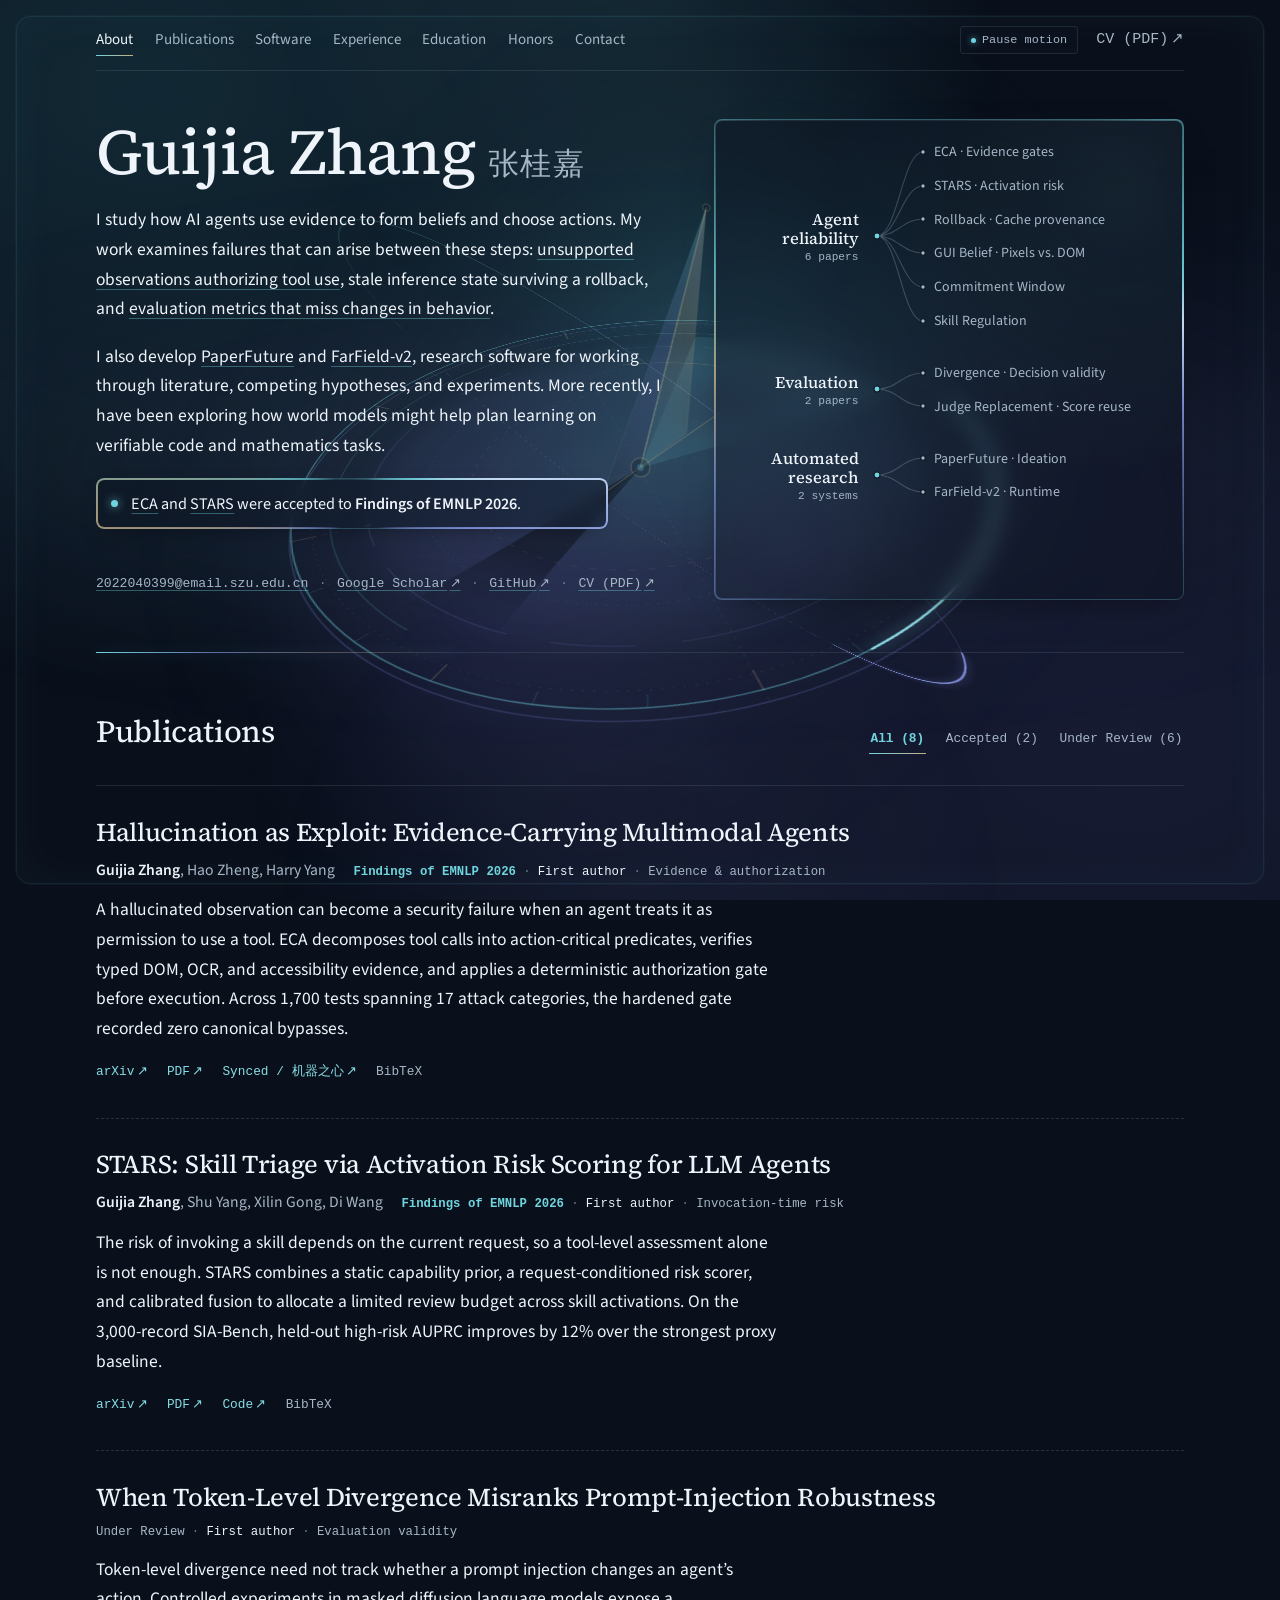
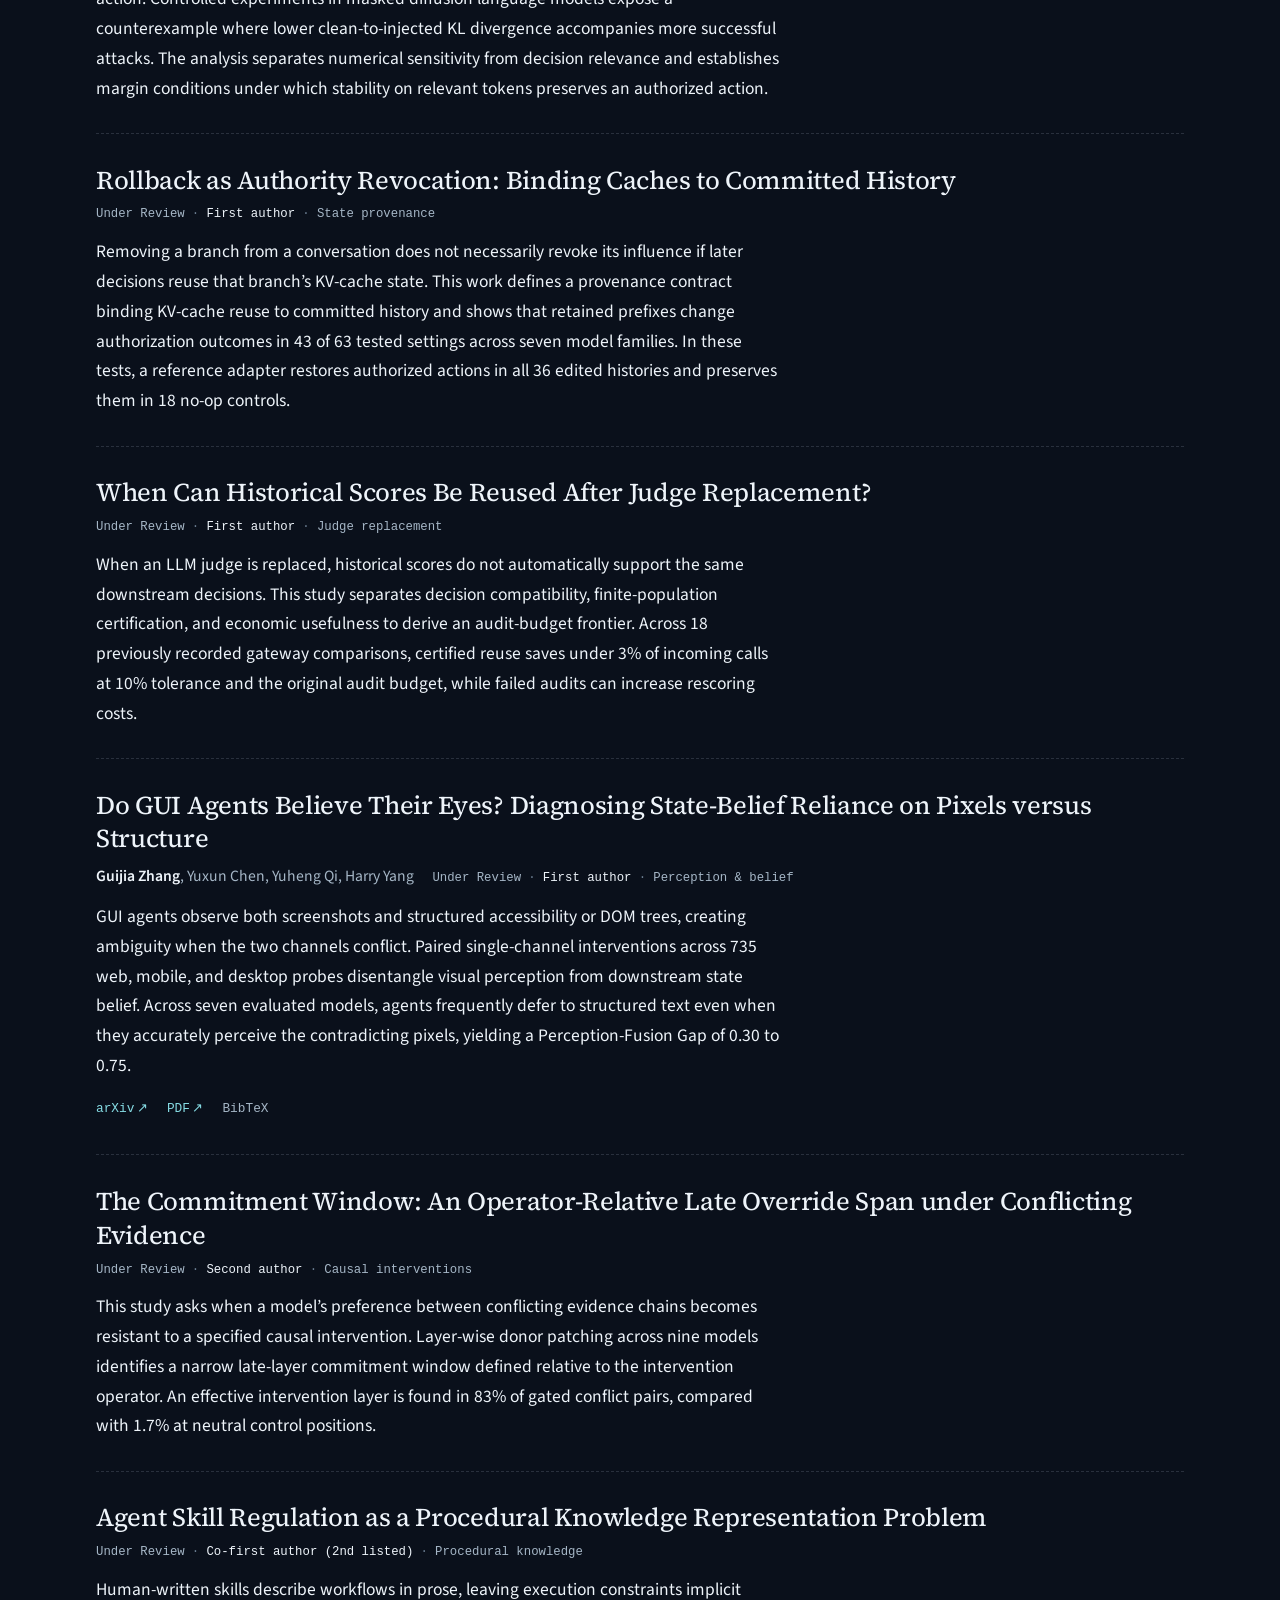
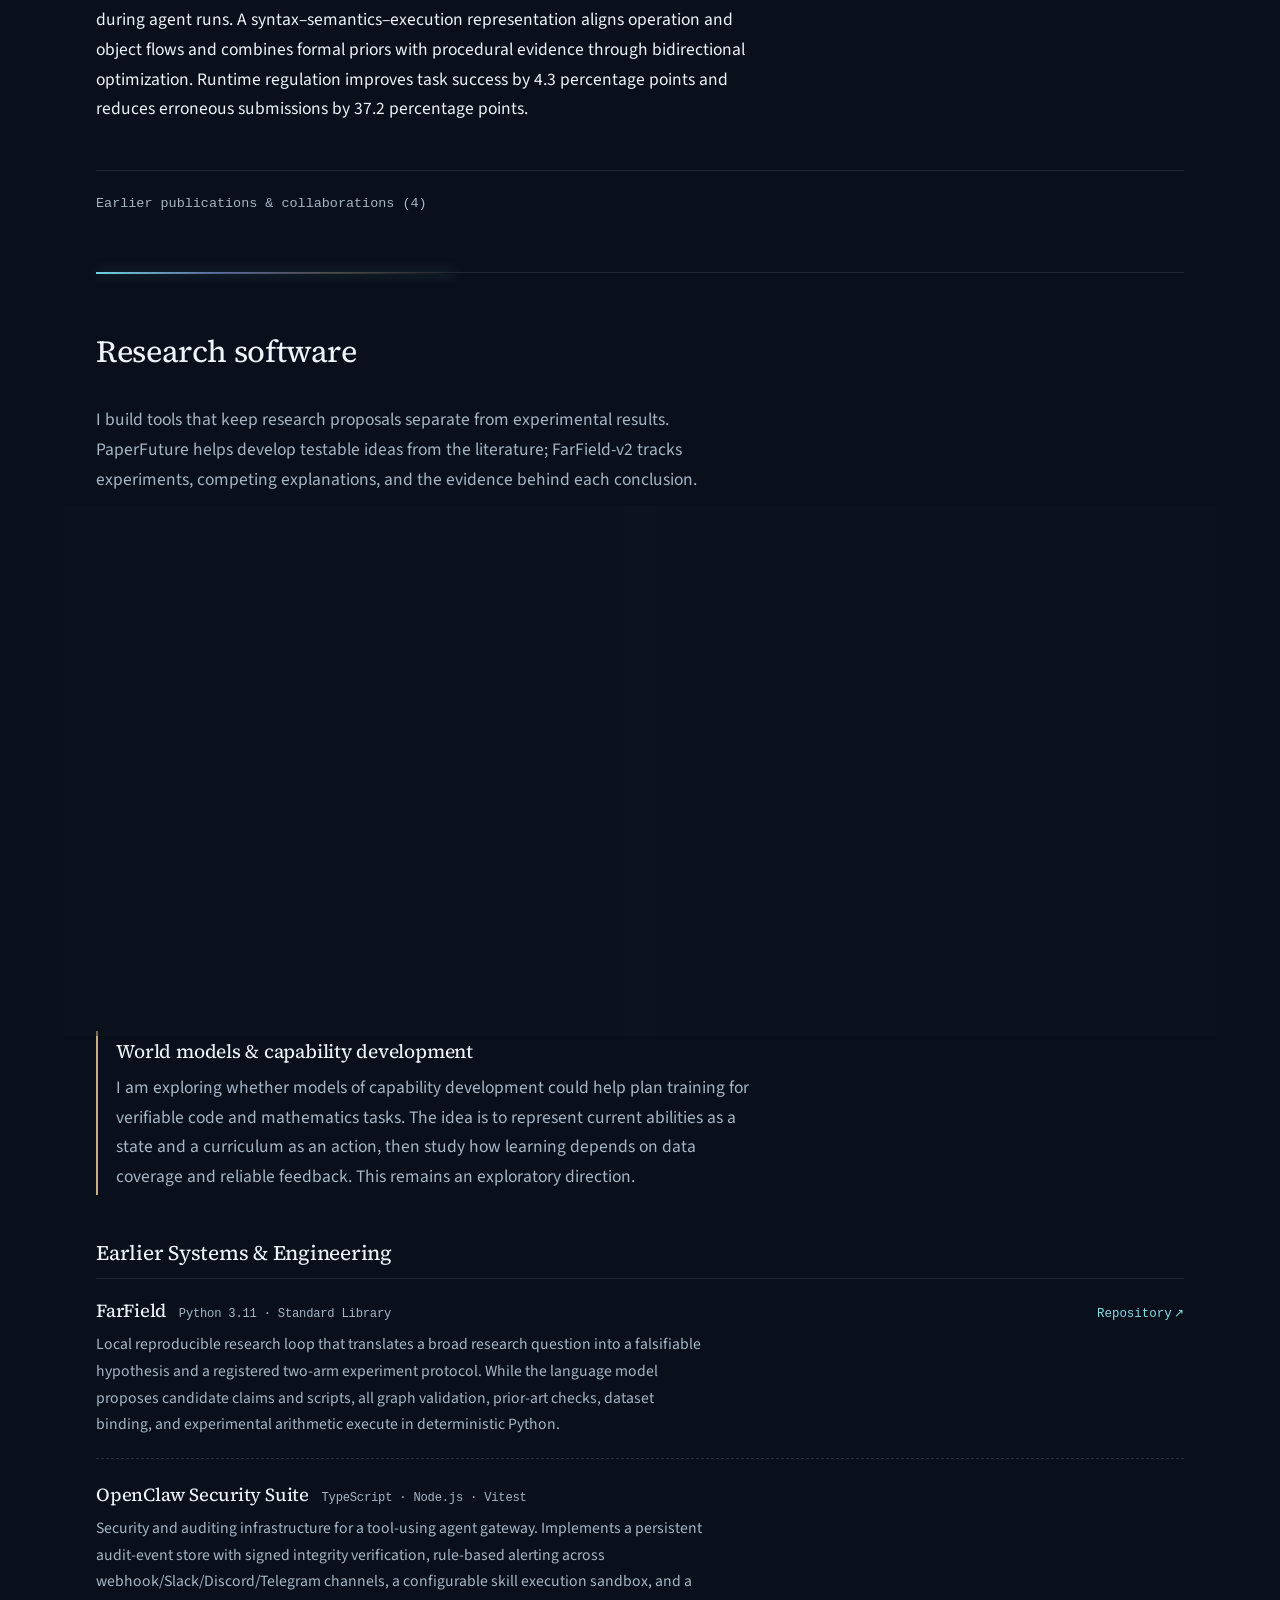
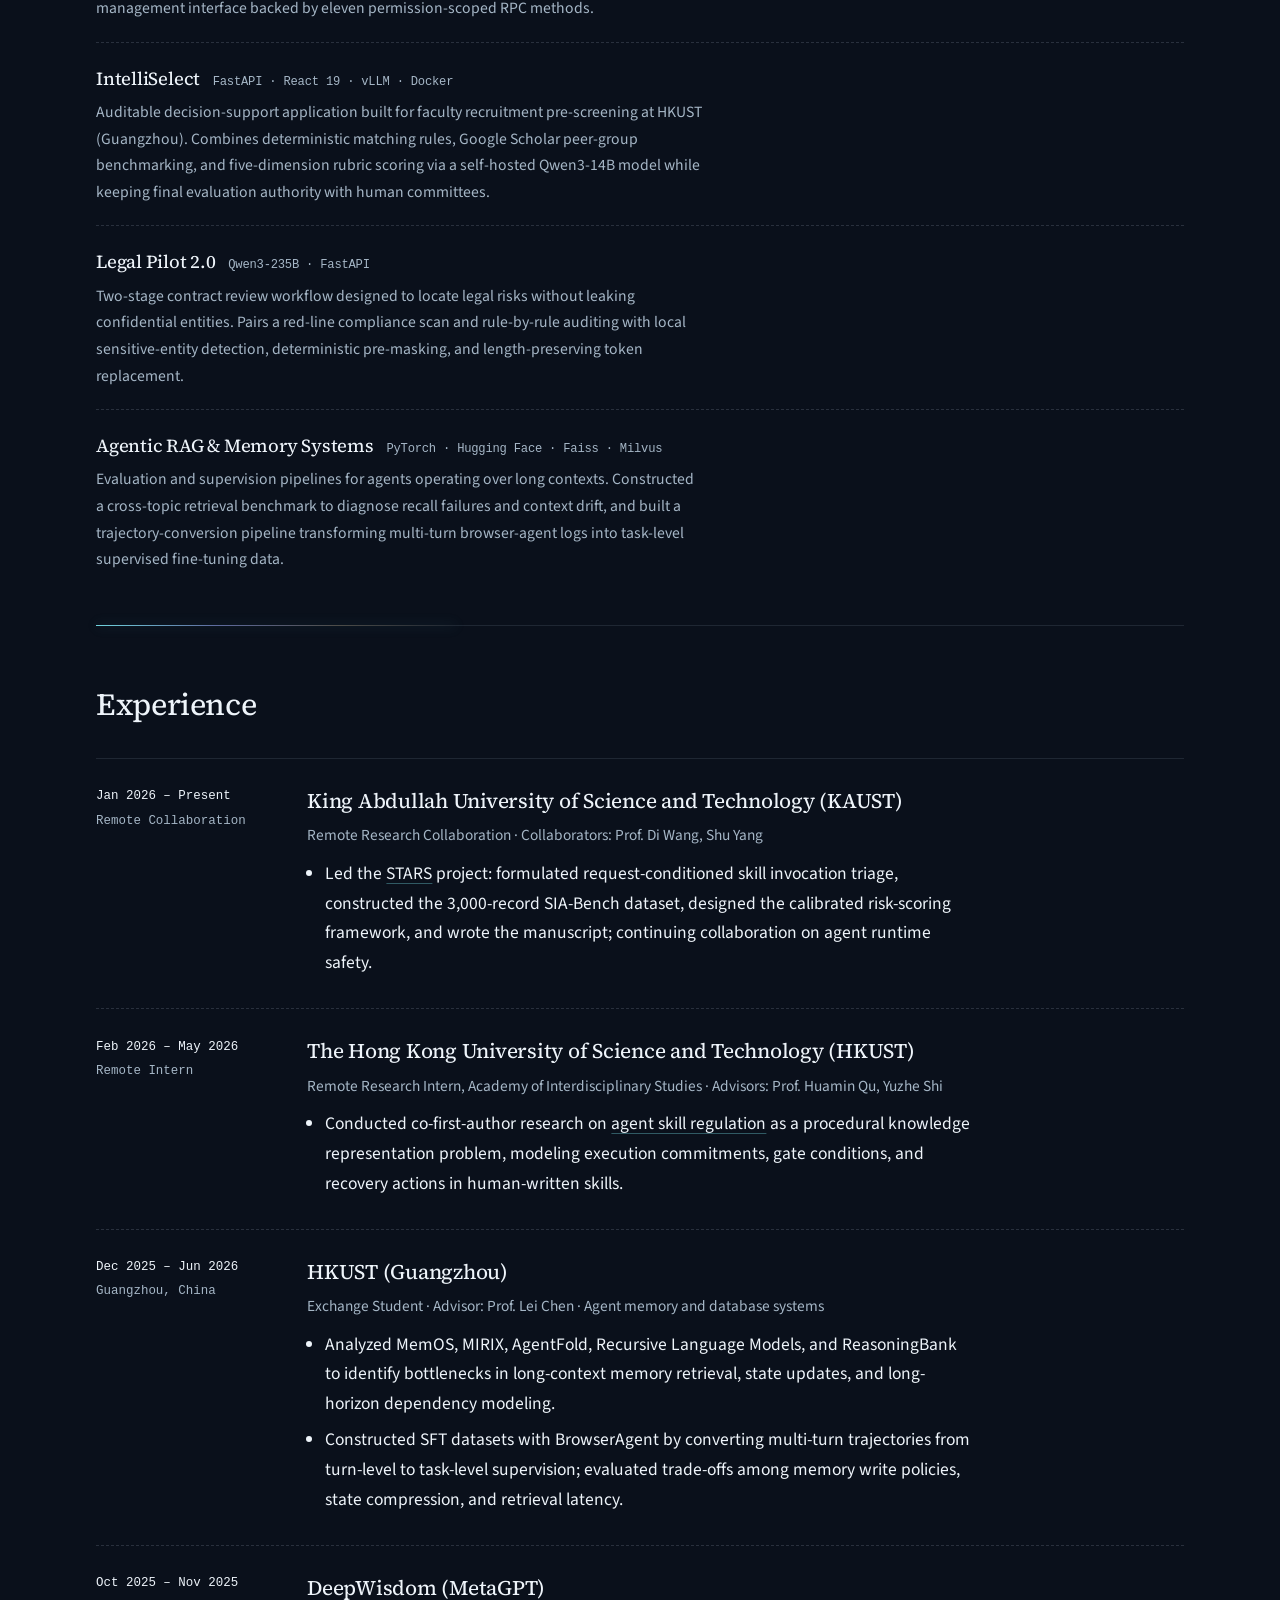
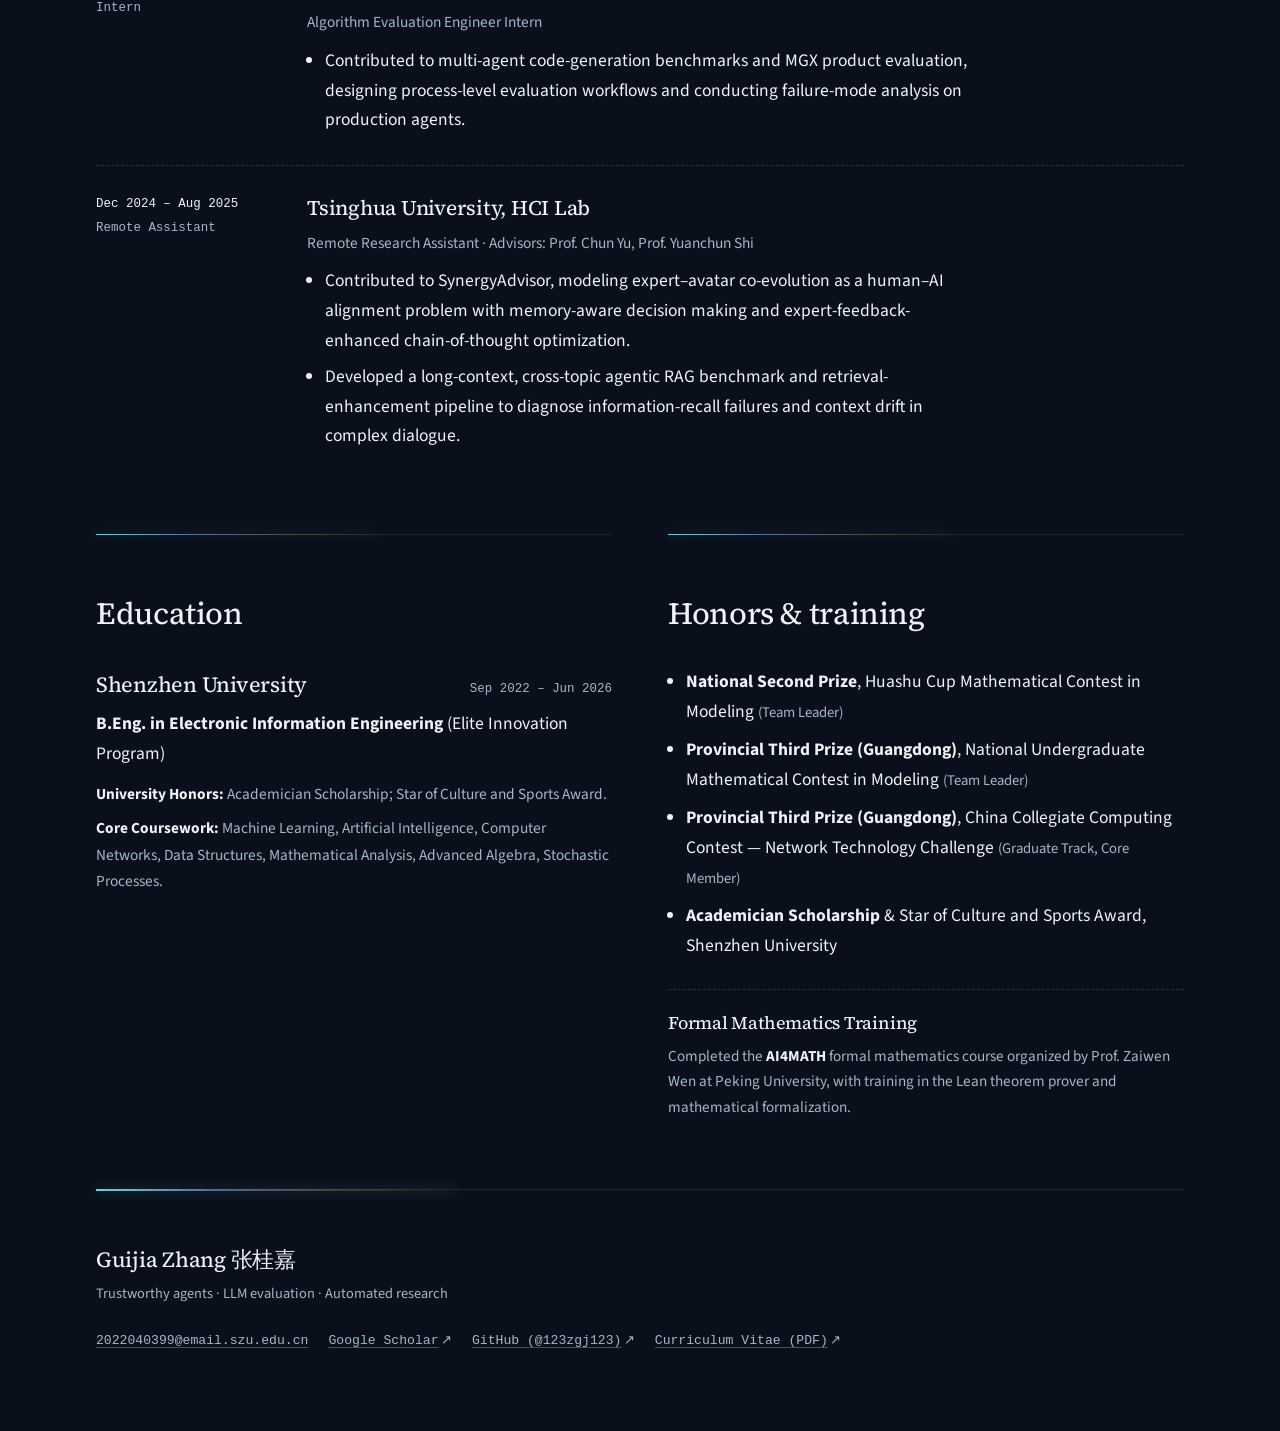
==== commit 354c246f: "Align hero columns and restore luminous breathing accents" ====
--- a/index.html
+++ b/index.html
@@ -49,6 +49,7 @@
           <circle class="sd-plate-fill" cx="500" cy="500" r="390"/>
           <circle class="sd-rim-lower" cx="500" cy="514" r="392"/>
           <circle class="sd-rim-upper" cx="500" cy="500" r="390"/>
+          <circle class="sd-rim-beam" cx="500" cy="500" r="390" pathLength="1000"/>
           <circle class="sd-meridian-ring" cx="500" cy="500" r="368"/>
           <circle class="sd-meridian-ring" cx="500" cy="500" r="248"/>
           <path class="sd-equatorial-arc" d="M 212 695 A 348 348 0 1 1 788 695"/>
@@ -109,6 +110,7 @@
             </linearGradient>
           </defs>
           <circle class="sd-elevated-orbit" cx="500" cy="500" r="416"/>
+          <circle class="sd-orbit-beam" cx="500" cy="500" r="416" pathLength="1000"/>
           <g class="sd-orbital-carrier">
             <circle class="sd-orbital-node" cx="916" cy="500" r="3.2"/>
           </g>
@@ -159,10 +161,9 @@
 
   <main id="main" class="page-shell" tabindex="-1">
     <section id="about" class="section hero-section">
-      <h1 class="hero-name">Guijia Zhang <span class="zh-name" lang="zh">张桂嘉</span></h1>
-
       <div class="hero-layout">
         <div class="hero-prose">
+          <h1 class="hero-name">Guijia Zhang <span class="zh-name" lang="zh">张桂嘉</span></h1>
           <p>I study how AI agents use evidence to form beliefs and choose actions. My work examines failures that can arise between these steps: <a href="#eca">unsupported observations authorizing tool use</a>, stale inference state surviving a rollback, and <a href="#divergence">evaluation metrics that miss changes in behavior</a>.</p>
           <p>I also develop <a href="#paperfuture">PaperFuture</a> and <a href="#farfield-v2">FarField-v2</a>, research software for working through literature, competing hypotheses, and experiments. More recently, I have been exploring how world models might help plan learning on verifiable code and mathematics tasks.</p>
 
--- a/singlepage.css
+++ b/singlepage.css
@@ -85,8 +85,32 @@
   z-index: 0;
   contain: layout paint style;
   background:
-    radial-gradient(ellipse at 10% 8%, rgba(49, 133, 166, 0.10), transparent 56%),
-    radial-gradient(ellipse at 92% 78%, rgba(108, 88, 190, 0.09), transparent 58%);
+    radial-gradient(ellipse at 12% 10%, rgba(74, 204, 224, 0.13), transparent 54%),
+    radial-gradient(ellipse at 88% 82%, rgba(120, 108, 226, 0.12), transparent 56%);
+}
+
+.observatory-backdrop::before {
+  content: "";
+  position: absolute;
+  inset: 1rem;
+  border: 1px solid rgba(112, 212, 222, 0.11);
+  border-radius: 14px;
+  box-shadow:
+    inset 0 0 48px rgba(112, 212, 222, 0.045),
+    0 0 0 1px rgba(126, 140, 220, 0.05);
+  pointer-events: none;
+}
+
+.observatory-backdrop::after {
+  content: "";
+  position: absolute;
+  inset: 0;
+  background:
+    radial-gradient(560px circle at 50% 0%, rgba(112, 212, 222, 0.10), transparent 68%),
+    radial-gradient(560px circle at 50% 100%, rgba(126, 140, 220, 0.09), transparent 68%);
+  opacity: 0.75;
+  pointer-events: none;
+  will-change: opacity, transform;
 }
 
 /* Subtle horizontal spectral horizon haze */
@@ -178,8 +202,20 @@
 .sd-elevated-orbit {
   fill: none;
   stroke: url(#sd-orbit-light);
-  stroke-width: 1.2;
+  stroke-width: 1.45;
   vector-effect: non-scaling-stroke;
+}
+
+.sd-orbit-beam {
+  fill: none;
+  stroke: #94A3F8;
+  stroke-width: 2.25;
+  stroke-linecap: round;
+  stroke-dasharray: 160 840;
+  stroke-dashoffset: 0;
+  opacity: 0.78;
+  vector-effect: non-scaling-stroke;
+  filter: drop-shadow(0 0 6px rgba(148, 163, 248, 0.65));
 }
 
 .sd-gnomon-spine,
@@ -194,16 +230,28 @@
 .sd-rim-lower {
   fill: none;
   stroke: var(--accent-violet);
-  stroke-width: 1.2;
-  opacity: 0.16;
+  stroke-width: 1.35;
+  opacity: 0.26;
 }
 
 .sd-rim-upper {
   vector-effect: non-scaling-stroke;
   fill: none;
   stroke: var(--accent-cyan);
-  stroke-width: 1.35;
-  opacity: 0.34;
+  stroke-width: 1.5;
+  opacity: 0.46;
+}
+
+.sd-rim-beam {
+  vector-effect: non-scaling-stroke;
+  fill: none;
+  stroke: #9BEFF7;
+  stroke-width: 2.4;
+  stroke-linecap: round;
+  stroke-dasharray: 180 820;
+  stroke-dashoffset: 0;
+  opacity: 0.84;
+  filter: drop-shadow(0 0 8px rgba(112, 212, 222, 0.75));
 }
 
 .sd-meridian-ring {
@@ -392,20 +440,55 @@
   }
 }
 
+@keyframes viewport-edge-breathe {
+  0%, 100% {
+    opacity: 0.55;
+  }
+  50% {
+    opacity: 1;
+  }
+}
+
 @keyframes rim-beam-spin {
   to {
     --rim-angle: 360deg;
   }
 }
 
+@keyframes sd-beam-travel {
+  from {
+    stroke-dashoffset: 1000;
+  }
+  to {
+    stroke-dashoffset: 0;
+  }
+}
+
+@keyframes sd-orbit-travel {
+  from {
+    stroke-dashoffset: 0;
+  }
+  to {
+    stroke-dashoffset: 1000;
+  }
+}
+
 @keyframes panel-breathe {
   0%, 100% {
-    border-color: rgba(168, 185, 204, 0.12);
-    box-shadow: inset 0 1px 0 0 rgba(238, 244, 250, 0.05), 0 12px 32px -16px rgba(0, 0, 0, 0.5);
+    border-color: rgba(112, 212, 222, 0.18);
+    box-shadow:
+      inset 0 1px 0 0 rgba(238, 244, 250, 0.08),
+      inset 0 0 18px rgba(112, 212, 222, 0.03),
+      0 12px 32px -14px rgba(0, 0, 0, 0.58),
+      0 0 14px -4px rgba(112, 212, 222, 0.10);
   }
   50% {
-    border-color: rgba(112, 212, 222, 0.24);
-    box-shadow: inset 0 1px 0 0 rgba(112, 212, 222, 0.14), 0 14px 36px -14px rgba(112, 212, 222, 0.07);
+    border-color: rgba(112, 212, 222, 0.44);
+    box-shadow:
+      inset 0 1px 0 0 rgba(112, 212, 222, 0.28),
+      inset 0 0 26px rgba(112, 212, 222, 0.09),
+      0 16px 40px -12px rgba(6, 12, 22, 0.68),
+      0 0 26px -2px rgba(112, 212, 222, 0.28);
   }
 }
 
@@ -453,7 +536,19 @@
 }
 
 html[data-motion-ready="true"] .observatory-horizon {
-  animation: horizon-pulse 15s ease-in-out infinite;
+  animation: horizon-pulse 10s ease-in-out infinite;
+}
+
+html[data-motion-ready="true"] .observatory-backdrop::after {
+  animation: viewport-edge-breathe 10s ease-in-out infinite;
+}
+
+html[data-motion-ready="true"] .sd-rim-beam {
+  animation: sd-beam-travel 9s linear infinite;
+}
+
+html[data-motion-ready="true"] .sd-orbit-beam {
+  animation: sd-orbit-travel 11s linear infinite;
 }
 
 /* ==========================================================================
@@ -463,11 +558,15 @@
 html[data-motion="paused"] .sd-primary-carrier,
 html[data-motion="paused"] .sd-shadow-carrier,
 html[data-motion="paused"] .sd-orbital-carrier,
+html[data-motion="paused"] .sd-rim-beam,
+html[data-motion="paused"] .sd-orbit-beam,
 html[data-motion="paused"] .observatory-aurora-lobe,
 html[data-motion="paused"] .sundial-3d-assembly,
 html[data-motion="paused"] .observatory-horizon,
+html[data-motion="paused"] .observatory-backdrop::after,
 html[data-motion="paused"] .research-map,
 html[data-motion="paused"] .research-map::after,
+html[data-motion="paused"] .update-note,
 html[data-motion="paused"] .update-note::before,
 html[data-motion="paused"] .update-note::after,
 html[data-motion="paused"] .system-card,
@@ -478,11 +577,15 @@
 html[data-motion="reduced"] .sd-primary-carrier,
 html[data-motion="reduced"] .sd-shadow-carrier,
 html[data-motion="reduced"] .sd-orbital-carrier,
+html[data-motion="reduced"] .sd-rim-beam,
+html[data-motion="reduced"] .sd-orbit-beam,
 html[data-motion="reduced"] .observatory-aurora-lobe,
 html[data-motion="reduced"] .sundial-3d-assembly,
 html[data-motion="reduced"] .observatory-horizon,
+html[data-motion="reduced"] .observatory-backdrop::after,
 html[data-motion="reduced"] .research-map,
 html[data-motion="reduced"] .research-map::after,
+html[data-motion="reduced"] .update-note,
 html[data-motion="reduced"] .update-note::before,
 html[data-motion="reduced"] .update-note::after,
 html[data-motion="reduced"] .system-card,
@@ -493,11 +596,15 @@
 html.page-hidden .sd-primary-carrier,
 html.page-hidden .sd-shadow-carrier,
 html.page-hidden .sd-orbital-carrier,
+html.page-hidden .sd-rim-beam,
+html.page-hidden .sd-orbit-beam,
 html.page-hidden .observatory-aurora-lobe,
 html.page-hidden .sundial-3d-assembly,
 html.page-hidden .observatory-horizon,
+html.page-hidden .observatory-backdrop::after,
 html.page-hidden .research-map,
 html.page-hidden .research-map::after,
+html.page-hidden .update-note,
 html.page-hidden .update-note::before,
 html.page-hidden .update-note::after,
 html.page-hidden .system-card,
@@ -737,9 +844,10 @@
   position: absolute;
   top: -1px;
   left: 0;
-  width: min(280px, 45%);
-  height: 1px;
-  background: linear-gradient(90deg, rgba(112, 212, 222, 0.42), rgba(197, 173, 131, 0.22), transparent);
+  width: min(360px, 55%);
+  height: 1.5px;
+  background: linear-gradient(90deg, var(--accent-cyan), rgba(148, 163, 248, 0.55), rgba(197, 173, 131, 0.28), transparent);
+  box-shadow: 0 0 12px rgba(112, 212, 222, 0.35);
   pointer-events: none;
 }
 
@@ -764,8 +872,8 @@
 .hero-name {
   font-size: clamp(2.75rem, 5vw, 4.25rem);
   font-weight: 450;
-  line-height: 1.08;
-  margin: 0 0 1.85rem;
+  line-height: 1.04;
+  margin: 0 0 1.25rem;
   display: flex;
   flex-wrap: wrap;
   align-items: baseline;
@@ -780,16 +888,21 @@
   letter-spacing: 0.05em;
 }
 
-/* Hero Layout */
+/* Hero Layout: Name-Box Top & Contacts Bottom Locked to Research Map */
 .hero-layout {
   display: grid;
-  grid-template-columns: minmax(0, 1.15fr) minmax(340px, 0.95fr);
+  grid-template-columns: minmax(0, 1.15fr) minmax(350px, 0.95fr);
   gap: 3rem;
-  align-items: start;
+  align-items: stretch;
+}
+
+.hero-prose {
+  display: flex;
+  flex-direction: column;
 }
 
 .hero-prose p {
-  margin: 0 0 1.15rem;
+  margin: 0 0 1.1rem;
   max-width: 64ch;
   color: var(--ink-primary);
 }
@@ -799,16 +912,16 @@
    ========================================================================== */
 .update-note {
   position: relative;
-  margin: 1.4rem 0 0;
-  padding: 0.65rem 1rem 0.65rem 2.1rem;
-  background: linear-gradient(135deg, rgba(14, 22, 34, 0.56), rgba(18, 29, 44, 0.38));
-  border: 1px solid rgba(112, 212, 222, 0.2);
+  margin: 0.35rem 0 0;
+  padding: 0.65rem 1.05rem 0.65rem 2.15rem;
+  background: linear-gradient(135deg, rgba(14, 24, 38, 0.68), rgba(18, 30, 48, 0.48));
+  border: 1px solid rgba(112, 212, 222, 0.28);
   border-radius: 8px;
   color: var(--ink-secondary);
   font-size: 1.01rem;
-  overflow: hidden;
   backdrop-filter: blur(8px);
   -webkit-backdrop-filter: blur(8px);
+  box-shadow: inset 0 1px 0 0 rgba(112, 212, 222, 0.16), 0 8px 24px -12px rgba(0, 0, 0, 0.55);
 }
 
 .update-note::before {
@@ -821,7 +934,7 @@
   margin-top: -3.5px;
   border-radius: 50%;
   background-color: var(--accent-cyan);
-  box-shadow: 0 0 8px rgba(112, 212, 222, 0.65);
+  box-shadow: 0 0 10px rgba(112, 212, 222, 0.85);
   pointer-events: none;
 }
 
@@ -834,59 +947,75 @@
   font-weight: 600;
 }
 
-/* Single-Rim Masked Travelling Highlight for Glass Panels */
-.research-map::after,
-.update-note::after,
-.system-card::after {
-  content: "";
-  position: absolute;
-  inset: 0;
-  border-radius: inherit;
-  padding: 1px;
-  background: conic-gradient(
-    from var(--rim-angle),
-    transparent 0%,
-    transparent 74%,
-    rgba(112, 212, 222, 0.5) 85%,
-    rgba(197, 173, 131, 0.48) 93%,
-    rgba(126, 140, 220, 0.35) 97%,
-    transparent 100%
-  );
-  -webkit-mask: linear-gradient(#000 0 0) content-box, linear-gradient(#000 0 0);
-  -webkit-mask-composite: xor;
-  mask: linear-gradient(#000 0 0) content-box, linear-gradient(#000 0 0);
-  mask-composite: exclude;
-  pointer-events: none;
-  opacity: 0.85;
+/* Static Fallback & @supports Masked Dual-Beam Travelling Rim for Glass Panels */
+.research-map,
+.update-note,
+.system-card {
+  border-color: rgba(112, 212, 222, 0.26);
+}
+
+@supports ((mask-composite: exclude) or (-webkit-mask-composite: xor)) {
+  .research-map::after,
+  .update-note::after,
+  .system-card::after {
+    content: "";
+    position: absolute;
+    inset: -1px;
+    border-radius: inherit;
+    padding: 1.85px;
+    background: conic-gradient(
+      from var(--rim-angle, 0deg),
+      transparent 0%,
+      rgba(112, 212, 222, 0.14) 9%,
+      rgba(112, 212, 222, 0.94) 19%,
+      rgba(209, 229, 253, 0.98) 22.5%,
+      rgba(148, 163, 248, 0.78) 28%,
+      transparent 37%,
+      transparent 57%,
+      rgba(148, 163, 248, 0.54) 67%,
+      rgba(197, 173, 131, 0.85) 74%,
+      rgba(112, 212, 222, 0.72) 81%,
+      transparent 90%,
+      transparent 100%
+    );
+    -webkit-mask: linear-gradient(#000 0 0) content-box, linear-gradient(#000 0 0);
+    -webkit-mask-composite: xor;
+    mask: linear-gradient(#000 0 0) content-box, linear-gradient(#000 0 0);
+    mask-composite: exclude;
+    pointer-events: none;
+    opacity: 0.95;
+  }
 }
 
 html[data-motion-ready="true"] .research-map::after {
-  animation: rim-beam-spin 16s linear infinite;
+  animation: rim-beam-spin 9.5s linear infinite;
 }
 
 html[data-motion-ready="true"] .update-note::after {
-  animation: rim-beam-spin 13s linear infinite;
+  animation: rim-beam-spin 8s linear infinite;
 }
 
 html[data-motion-ready="true"] .system-card::after {
-  animation: rim-beam-spin 18s linear infinite;
+  animation: rim-beam-spin 10.5s linear infinite;
 }
 
 html[data-motion-ready="true"] #farfield-v2.system-card::after {
-  animation-delay: -9s;
+  animation-delay: -5.25s;
 }
 
 html[data-motion-ready="true"] .research-map,
+html[data-motion-ready="true"] .update-note,
 html[data-motion-ready="true"] .system-card {
-  animation: panel-breathe 9s ease-in-out infinite;
+  animation: panel-breathe 7.2s ease-in-out infinite;
 }
 
 html[data-motion-ready="true"] #farfield-v2.system-card {
-  animation-delay: -4.5s;
+  animation-delay: -3.6s;
 }
 
 .inline-contacts {
-  margin-top: 1.5rem;
+  margin-top: auto;
+  padding-top: 1.35rem;
   display: flex;
   flex-wrap: wrap;
   align-items: center;
@@ -910,14 +1039,18 @@
 .research-map {
   position: relative;
   min-width: 0;
-  padding: 1.15rem 1.25rem 0.95rem;
+  display: flex;
+  flex-direction: column;
+  justify-content: flex-start;
+  padding: 1.05rem 1.25rem 0.85rem;
   background:
-    radial-gradient(380px circle at 85% 15%, rgba(112, 212, 222, 0.055), transparent 70%),
+    radial-gradient(400px circle at 85% 15%, rgba(112, 212, 222, 0.085), transparent 70%),
+    radial-gradient(320px circle at 15% 88%, rgba(126, 140, 220, 0.075), transparent 70%),
     var(--glass-surface);
-  border: 1px solid var(--glass-border);
+  border: 1px solid rgba(112, 212, 222, 0.24);
   border-top-color: var(--glass-cyan-edge);
   border-radius: 8px;
-  box-shadow: inset 0 1px 0 0 rgba(238, 244, 250, 0.06), 0 12px 32px -16px rgba(0, 0, 0, 0.5);
+  box-shadow: inset 0 1px 0 0 rgba(238, 244, 250, 0.08), 0 12px 32px -16px rgba(0, 0, 0, 0.55);
   backdrop-filter: blur(10px);
   -webkit-backdrop-filter: blur(10px);
 }
@@ -931,6 +1064,7 @@
 
 .map-field {
   position: relative;
+  flex: 0 0 auto;
 }
 
 .map-svg {
@@ -1130,17 +1264,18 @@
   border-left-color: var(--accent-cyan);
 }
 
-/* Deterministic Two-Row Status Bar Reservation */
+/* Deterministic Normal-Flow Status Bar Anchored to Map Bottom */
 .map-status-bar {
-  margin-top: 0.85rem;
-  padding-top: 0.6rem;
+  flex: 0 0 auto;
+  margin-top: auto;
+  padding-top: 0.5rem;
   border-top: 1px solid var(--line-hairline);
   display: grid;
   grid-template-columns: minmax(0, 1fr) auto;
-  grid-template-rows: 1.25rem 2rem;
+  grid-template-rows: 1.15rem 2rem;
   align-items: center;
   column-gap: 0.85rem;
-  row-gap: 0.15rem;
+  row-gap: 0.1rem;
   font-family: var(--font-mono);
   font-size: 0.75rem;
   color: var(--ink-secondary);
@@ -1579,7 +1714,10 @@
 }
 
 .card-offscreen.system-card,
-.card-offscreen.system-card::after {
+.card-offscreen.system-card::after,
+.card-offscreen.update-note,
+.card-offscreen.update-note::before,
+.card-offscreen.update-note::after {
   animation-play-state: paused !important;
 }
 
@@ -1918,6 +2056,15 @@
 /* ==========================================================================
    5. Responsive Layout (Centered 440px Mobile Sundial + Breathing Atmosphere)
    ========================================================================== */
+/* Keep the no-mask fallback after every panel's base border declaration. */
+@supports not ((mask-composite: exclude) or (-webkit-mask-composite: xor)) {
+  .research-map,
+  .update-note,
+  .system-card {
+    border-color: rgba(112, 212, 222, 0.38);
+  }
+}
+
 @media (max-width: 980px) {
   .hero-layout {
     grid-template-columns: 1fr;
@@ -1930,6 +2077,18 @@
 }
 
 @media (max-width: 760px) {
+  .observatory-backdrop::before {
+    inset: 8px;
+  }
+
+  .sd-rim-beam {
+    filter: drop-shadow(0 0 4px rgba(112, 212, 222, 0.78));
+  }
+
+  .sd-orbit-beam {
+    filter: drop-shadow(0 0 4px rgba(148, 163, 248, 0.65));
+  }
+
   .observatory-aurora-stage {
     width: 460px;
     height: 460px;
@@ -2032,11 +2191,15 @@
   .sd-primary-carrier,
   .sd-shadow-carrier,
   .sd-orbital-carrier,
+  .sd-rim-beam,
+  .sd-orbit-beam,
   .observatory-aurora-lobe,
   .sundial-3d-assembly,
   .observatory-horizon,
+  .observatory-backdrop::after,
   .research-map,
   .research-map::after,
+  .update-note,
   .update-note::before,
   .update-note::after,
   .system-card,
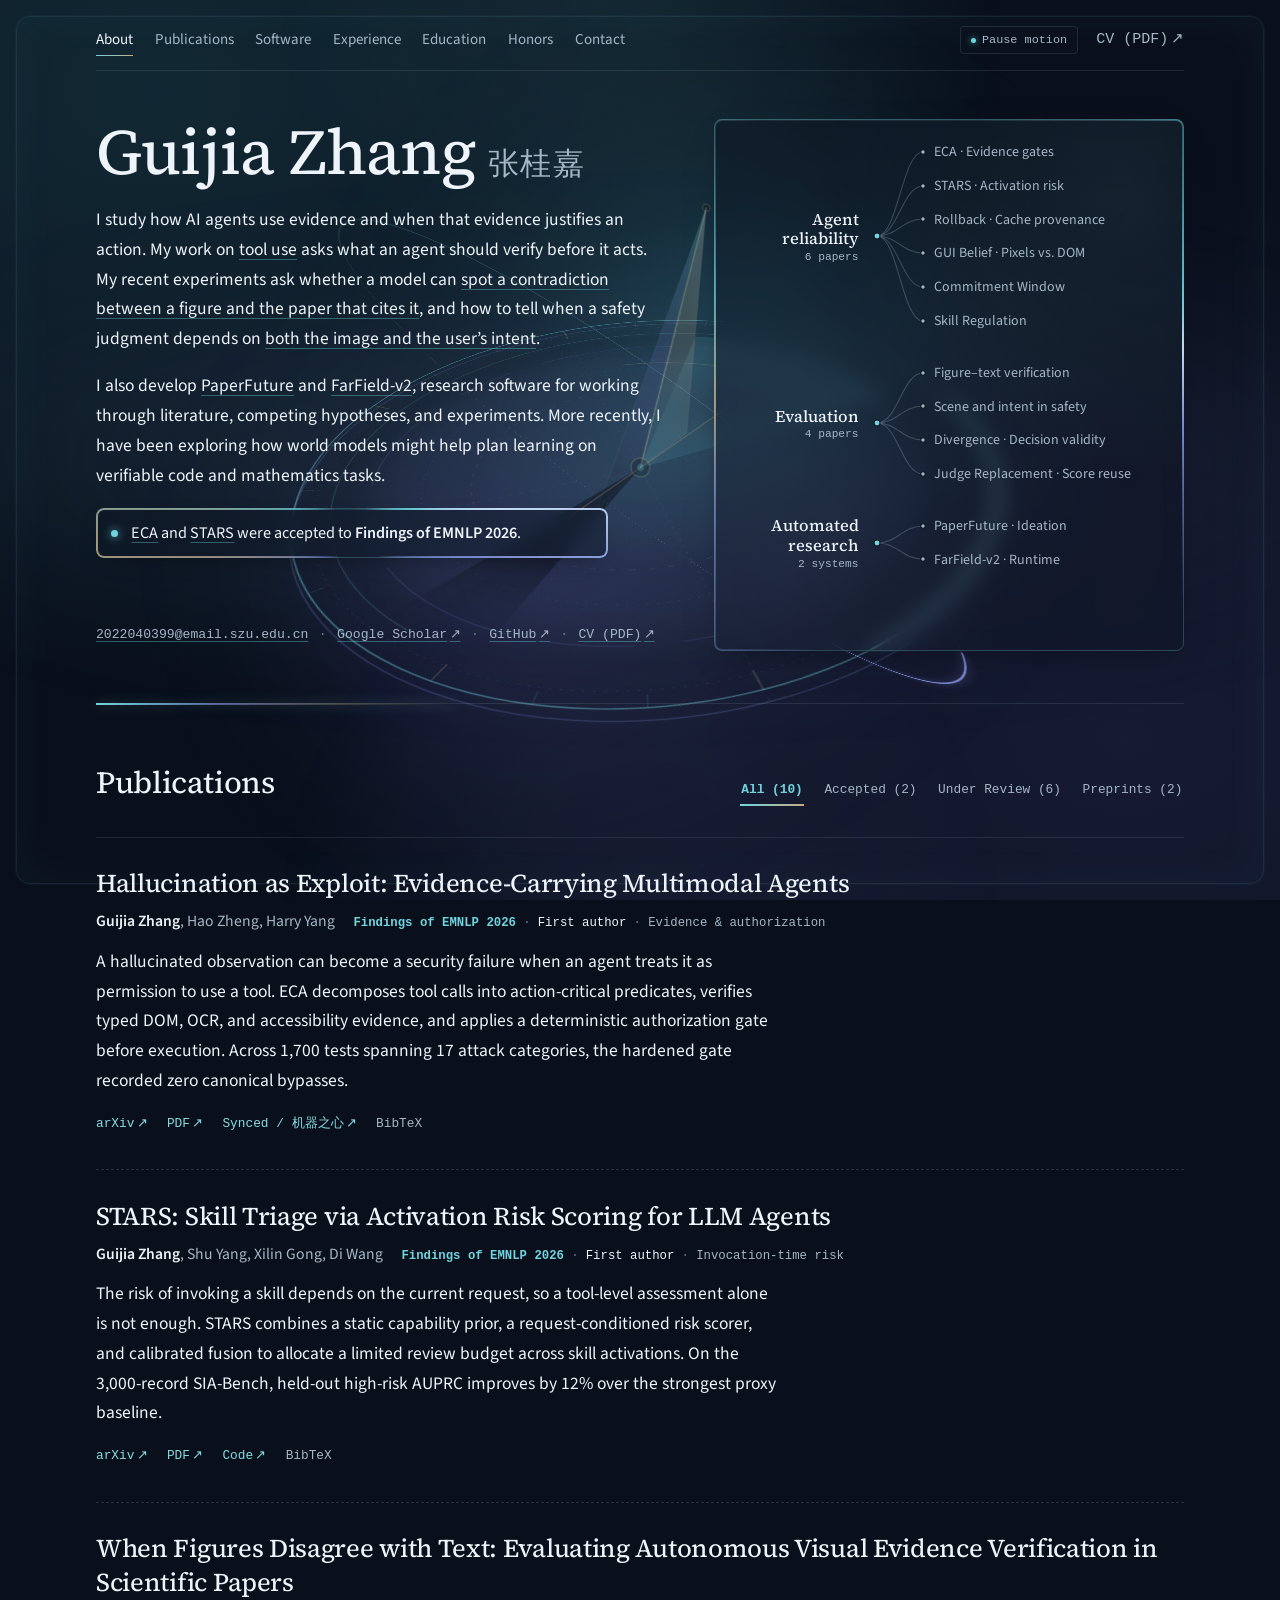
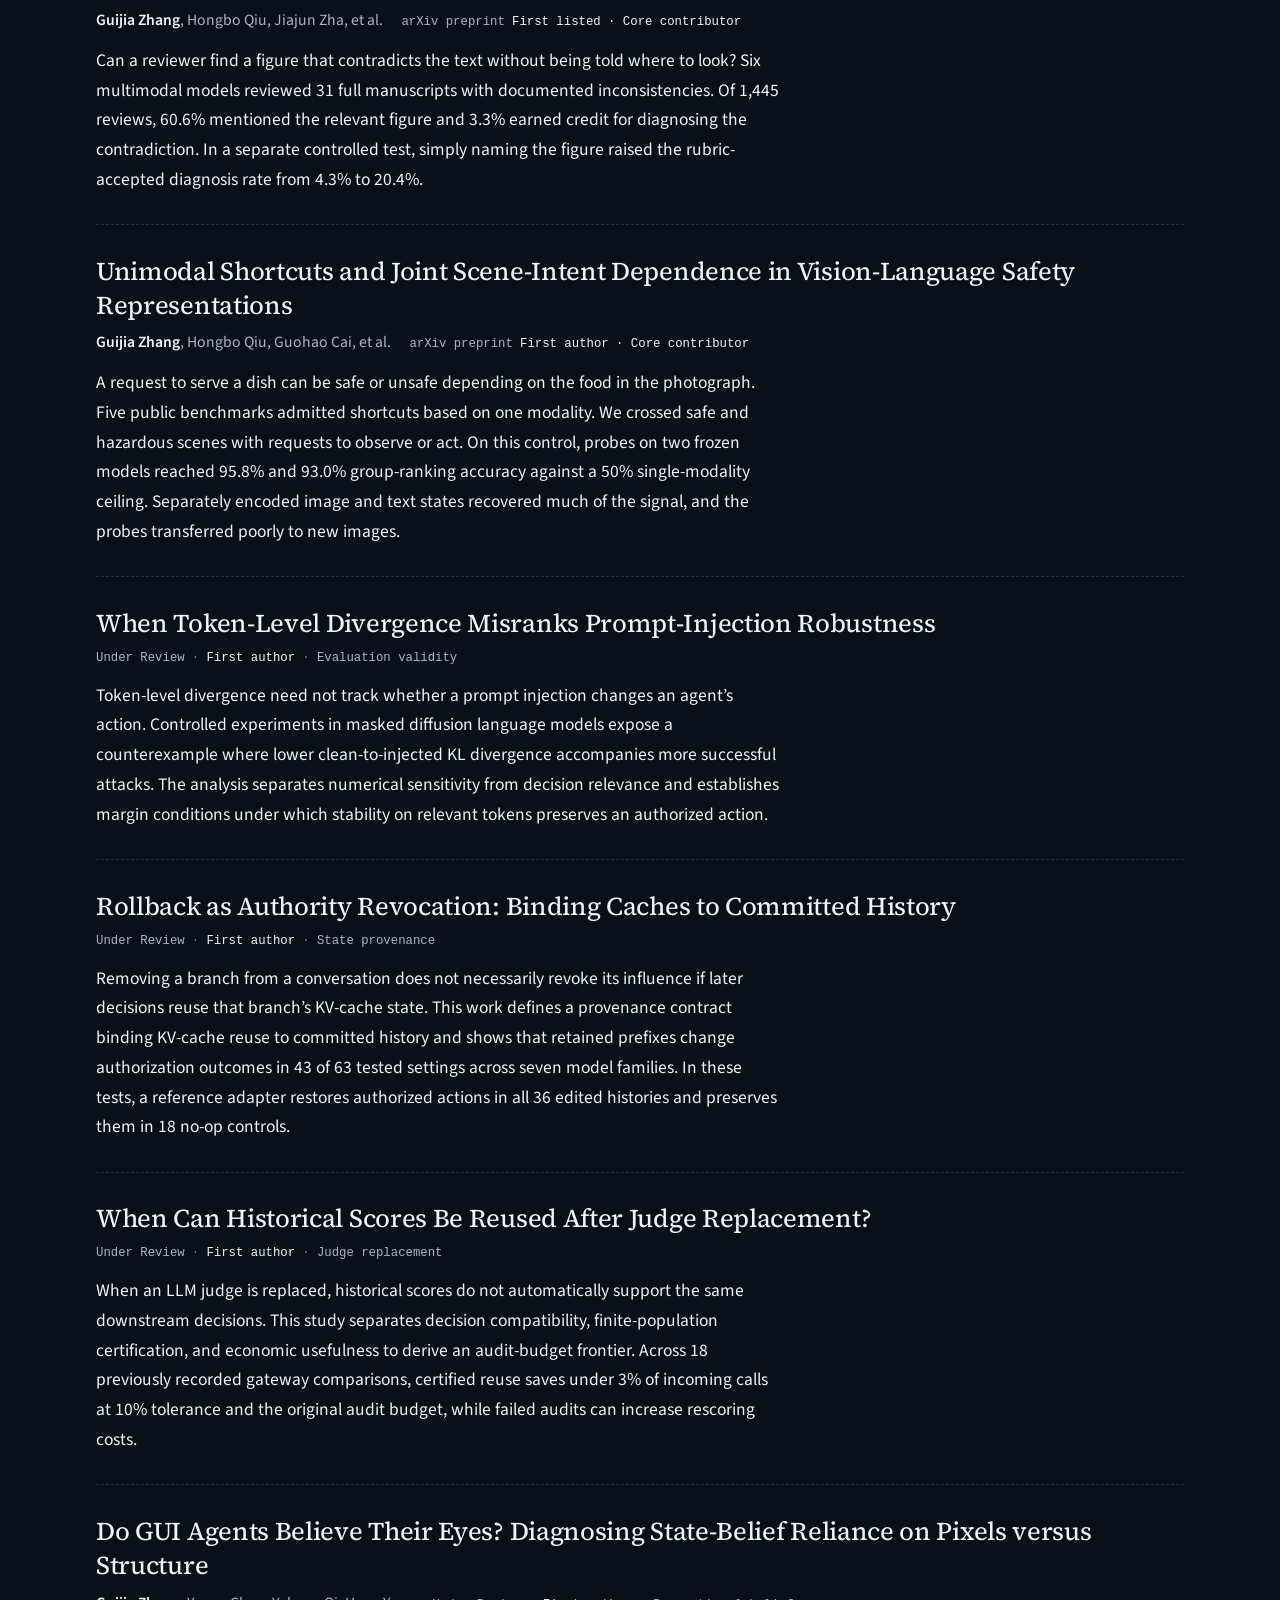
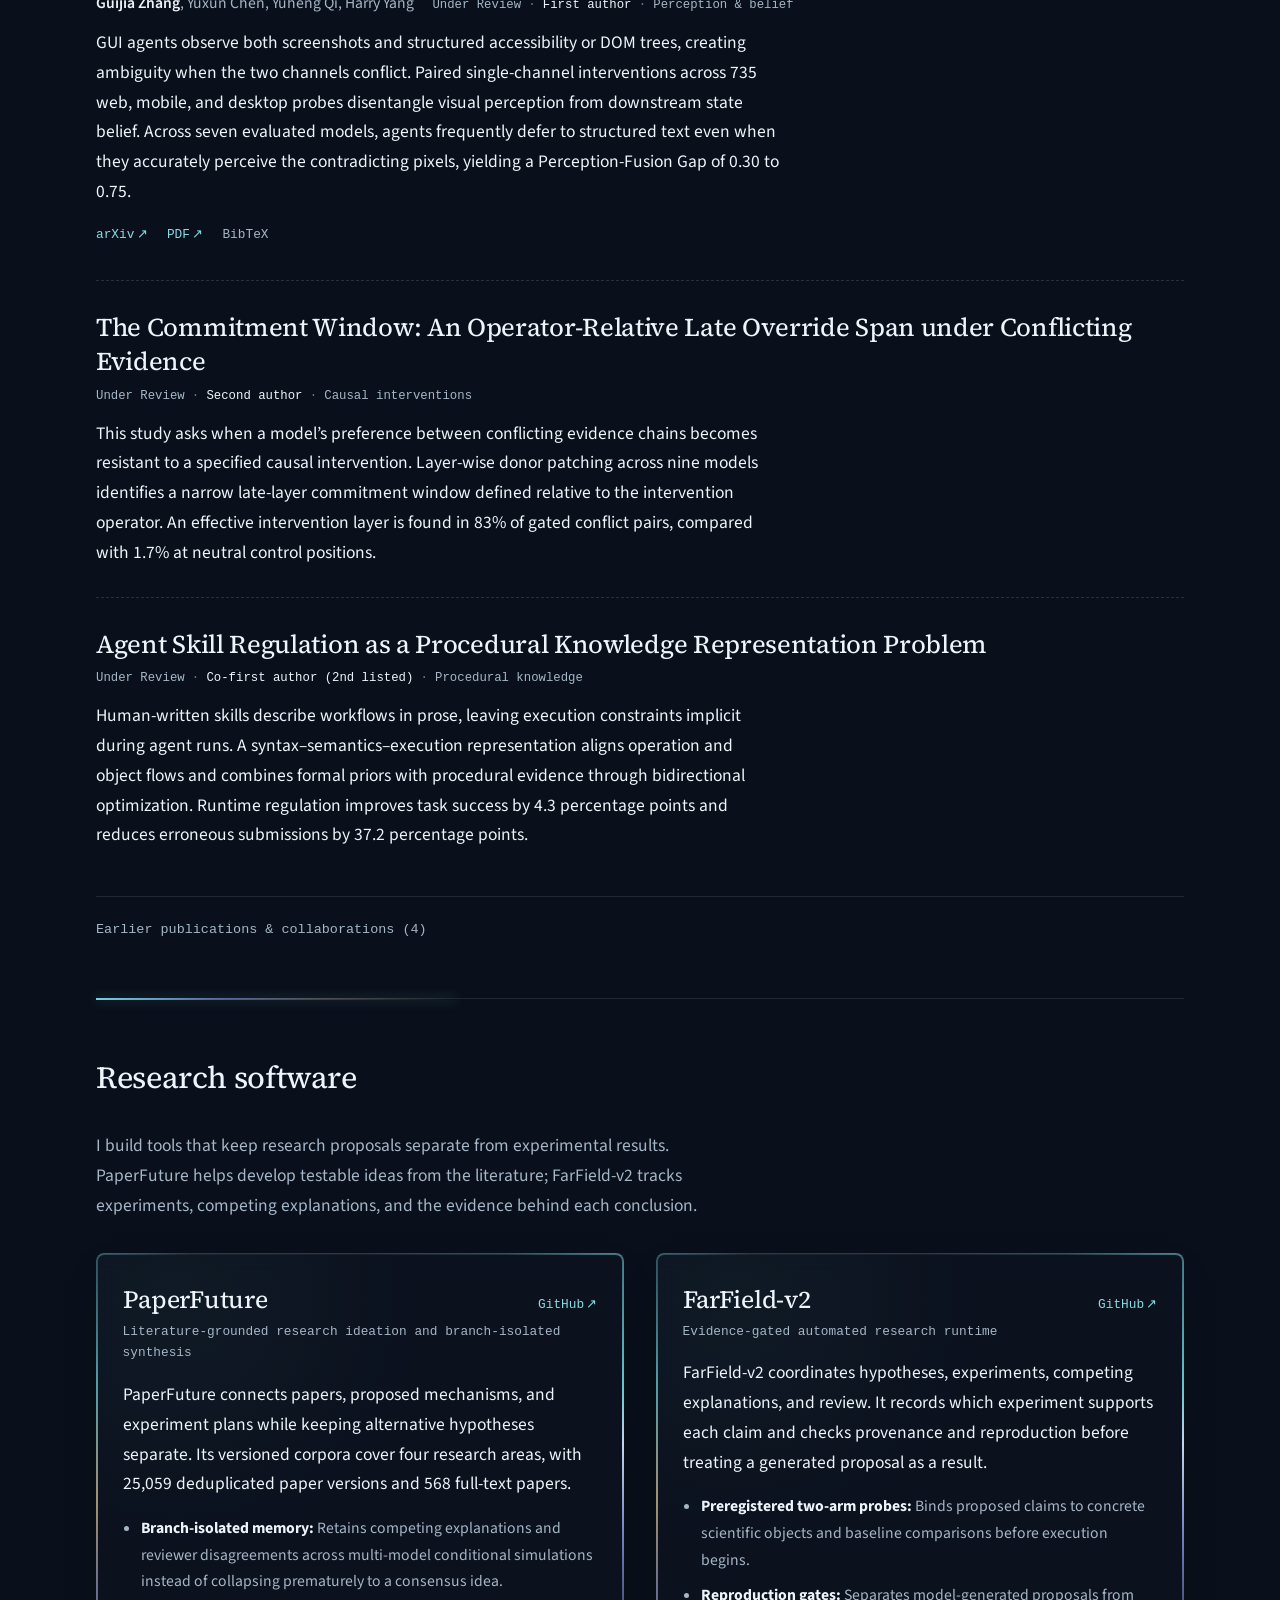
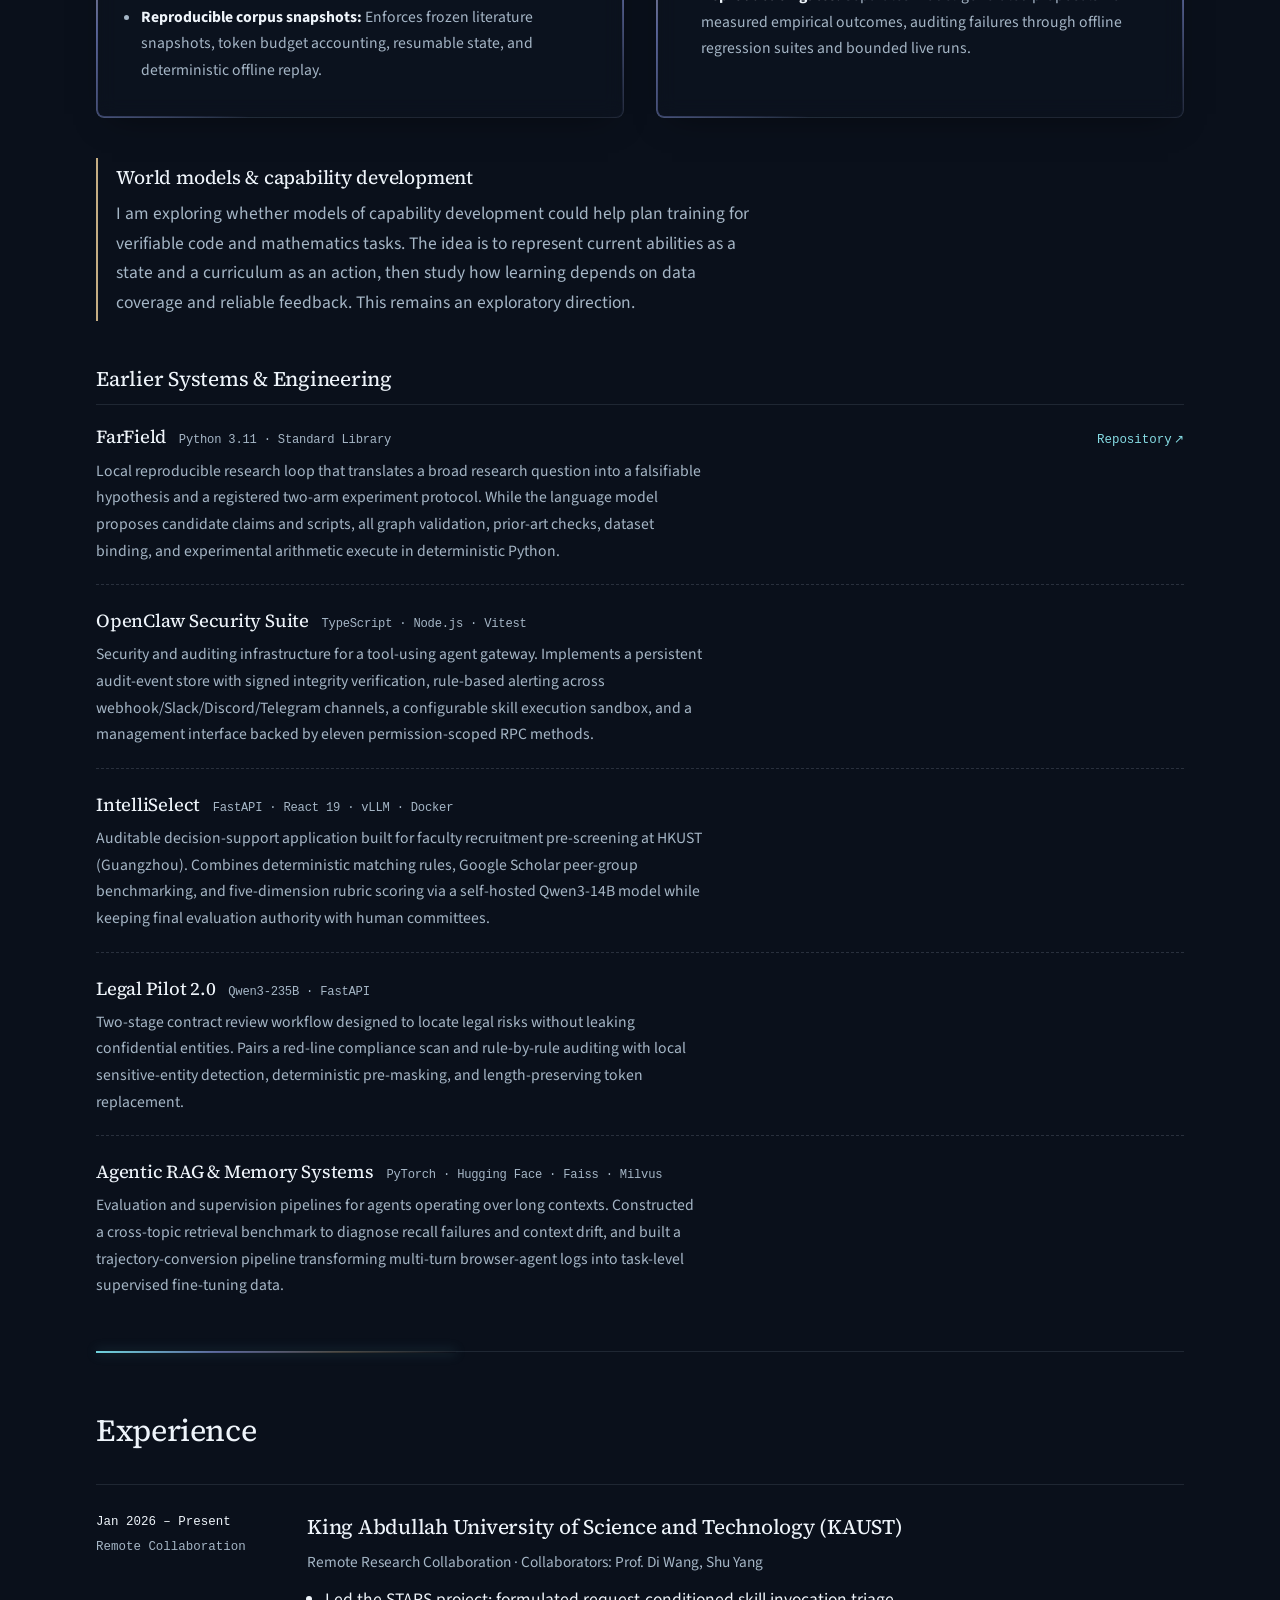
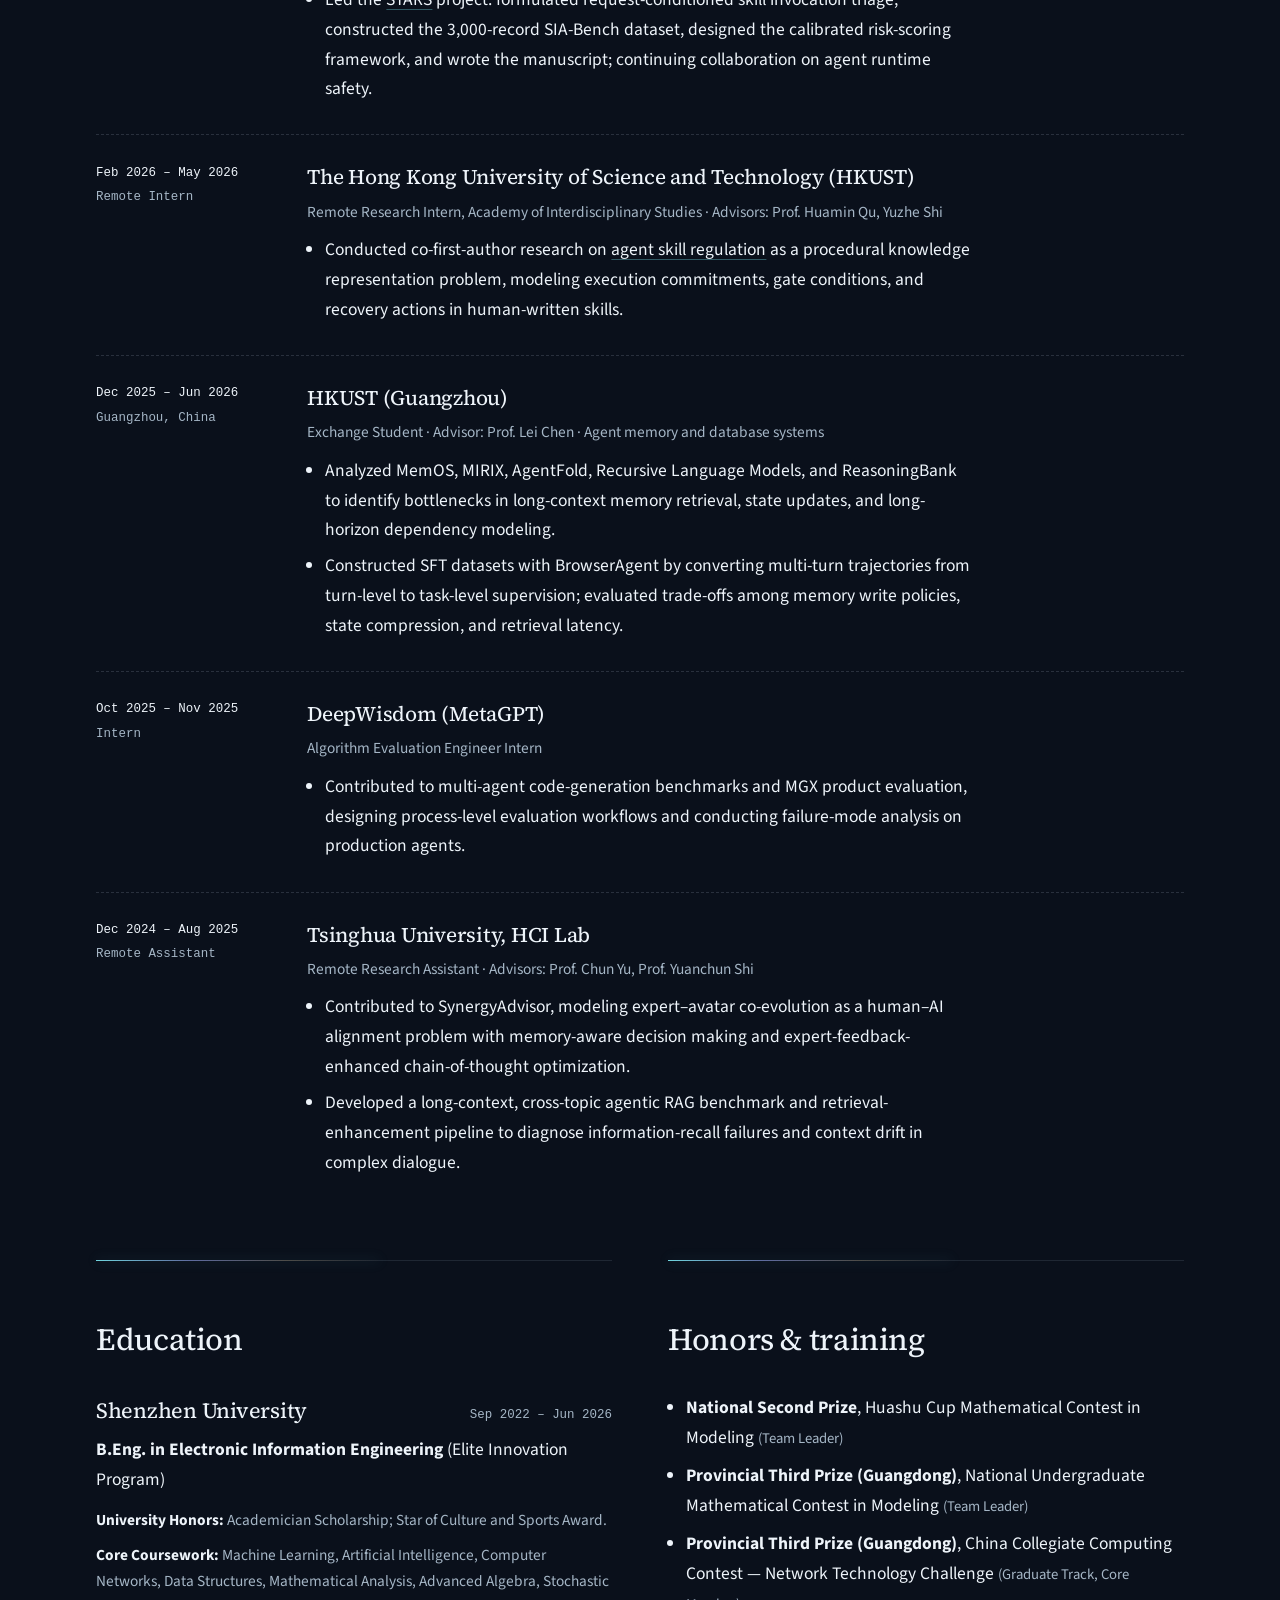
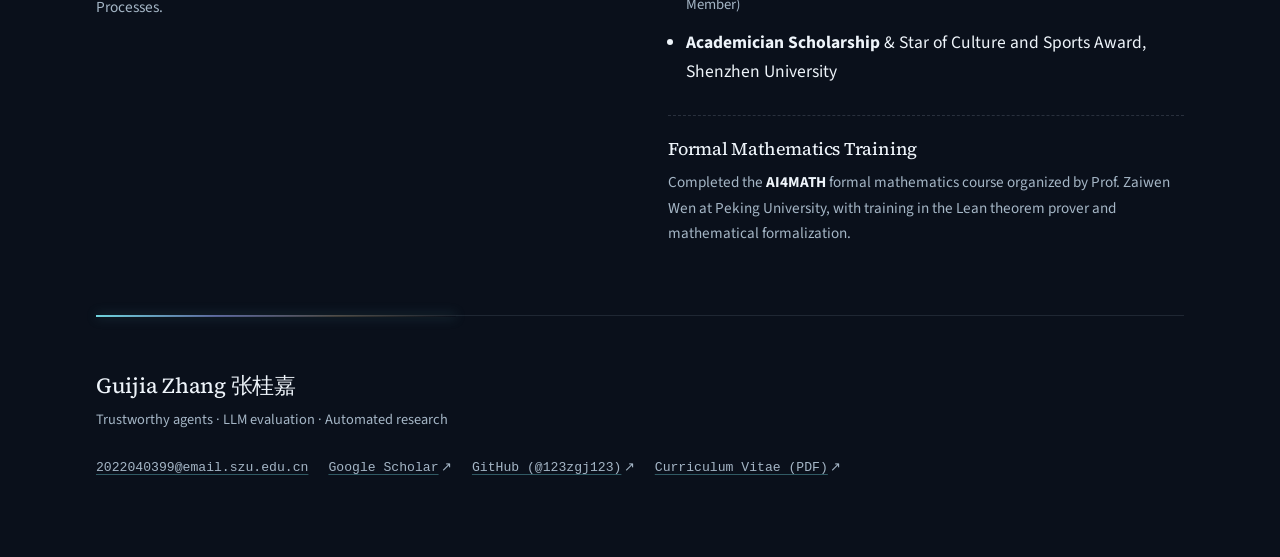
==== commit 1385bd4a: "Add two multimodal evaluation preprints and rebalance the academic CV" ====
--- a/index.html
+++ b/index.html
@@ -164,7 +164,7 @@
       <div class="hero-layout">
         <div class="hero-prose">
           <h1 class="hero-name">Guijia Zhang <span class="zh-name" lang="zh">张桂嘉</span></h1>
-          <p>I study how AI agents use evidence to form beliefs and choose actions. My work examines failures that can arise between these steps: <a href="#eca">unsupported observations authorizing tool use</a>, stale inference state surviving a rollback, and <a href="#divergence">evaluation metrics that miss changes in behavior</a>.</p>
+          <p>I study how AI agents use evidence and when that evidence justifies an action. My work on <a href="#eca">tool use</a> asks what an agent should verify before it acts. My recent experiments ask whether a model can <a href="#figure-text">spot a contradiction between a figure and the paper that cites it</a>, and how to tell when a safety judgment depends on <a href="#scene-intent">both the image and the user’s intent</a>.</p>
           <p>I also develop <a href="#paperfuture">PaperFuture</a> and <a href="#farfield-v2">FarField-v2</a>, research software for working through literature, competing hypotheses, and experiments. More recently, I have been exploring how world models might help plan learning on verifiable code and mathematics tasks.</p>
 
           <p class="update-note"><a href="#eca">ECA</a> and <a href="#stars">STARS</a> were accepted to <strong>Findings of EMNLP 2026</strong>.</p>
@@ -191,6 +191,8 @@
               <path class="map-curve" data-topic="reliability" data-work="commitment" d="M 138 92 C 178 92, 184 142, 224 142" />
               <path class="map-curve" data-topic="reliability" data-work="regulation" d="M 138 92 C 178 92, 184 172, 224 172" />
               <!-- Evaluation curves -->
+              <path class="map-curve" data-topic="evaluation" data-work="figure-text" d="M138 232 Q178 232 224 200"/>
+              <path class="map-curve" data-topic="evaluation" data-work="scene-intent" d="M138 232 Q178 232 224 220"/>
               <path class="map-curve" data-topic="evaluation" data-work="divergence" d="M 138 232 C 178 232, 184 216, 224 216" />
               <path class="map-curve" data-topic="evaluation" data-work="judge" d="M 138 232 C 178 232, 184 248, 224 248" />
               <!-- Automated research curves -->
@@ -203,6 +205,8 @@
               <circle class="map-dot topic-dot" data-topic="automated" cx="138" cy="312" r="3" />
 
               <!-- Work anchor dots -->
+              <circle class="map-dot work-dot" data-topic="evaluation" data-work="figure-text" cx="224" cy="200" r="2.25"/>
+              <circle class="map-dot work-dot" data-topic="evaluation" data-work="scene-intent" cx="224" cy="220" r="2.25"/>
               <circle class="map-dot work-dot" data-topic="reliability" data-work="eca" cx="224" cy="22" r="2.25" />
               <circle class="map-dot work-dot" data-topic="reliability" data-work="stars" cx="224" cy="52" r="2.25" />
               <circle class="map-dot work-dot" data-topic="reliability" data-work="rollback" cx="224" cy="82" r="2.25" />
@@ -238,11 +242,13 @@
                 <div class="map-topic-cell">
                   <button type="button" class="map-topic-btn" data-topic-btn="evaluation" aria-pressed="false" hidden>
                     <span class="topic-name">Evaluation</span>
-                    <span class="topic-meta">2 papers</span>
+                    <span class="topic-meta">4 papers</span>
                   </button>
                   <span class="map-topic-static">Evaluation</span>
                 </div>
                 <ul class="map-works" aria-label="Evaluation works">
+                  <li><a href="#figure-text" class="map-work-link" data-work-link="figure-text" data-topic="evaluation">Figure–text verification</a></li>
+                  <li><a href="#scene-intent" class="map-work-link" data-work-link="scene-intent" data-topic="evaluation">Scene and intent in safety</a></li>
                   <li><a href="#divergence" class="map-work-link" data-work-link="divergence" data-topic="evaluation">Divergence · Decision validity</a></li>
                   <li><a href="#judge" class="map-work-link" data-work-link="judge" data-topic="evaluation">Judge Replacement · Score reuse</a></li>
                 </ul>
@@ -278,9 +284,10 @@
       <div class="section-header">
         <h2>Publications</h2>
         <div class="filter-controls" role="group" aria-label="Filter main publications" hidden>
-          <button type="button" class="filter-btn" data-filter="all" aria-pressed="true">All (8)</button>
+          <button type="button" class="filter-btn" data-filter="all" aria-pressed="true">All (10)</button>
           <button type="button" class="filter-btn" data-filter="accepted" aria-pressed="false">Accepted (2)</button>
           <button type="button" class="filter-btn" data-filter="review" aria-pressed="false">Under Review (6)</button>
+          <button type="button" class="filter-btn" data-filter="preprint" aria-pressed="false">Preprints (2)</button>
         </div>
       </div>
       <p id="filter-live-status" class="sr-only" role="status" aria-live="polite"></p>
@@ -365,6 +372,22 @@
         </article>
 
         <!-- 3. Divergence -->
+        <article class="pub-entry" id="figure-text" data-status="preprint" data-first="true" data-topic="evaluation">
+          <h3><a href="https://arxiv.org/abs/2611.24353">When Figures Disagree with Text: Evaluating Autonomous Visual Evidence Verification in Scientific Papers</a></h3>
+          <div class="pub-byline"><span class="pub-authors"><strong>Guijia Zhang</strong>, Hongbo Qiu, Jiajun Zha, et al.</span>
+            <div class="pub-meta"><span class="status-pill review">arXiv preprint</span><span class="meta-role">First listed · Core contributor</span></div>
+          </div>
+          <p class="pub-summary">Can a reviewer find a figure that contradicts the text without being told where to look? Six multimodal models reviewed 31 full manuscripts with documented inconsistencies. Of 1,445 reviews, 60.6% mentioned the relevant figure and 3.3% earned credit for diagnosing the contradiction. In a separate controlled test, simply naming the figure raised the rubric-accepted diagnosis rate from 4.3% to 20.4%.</p>
+        </article>
+
+        <article class="pub-entry" id="scene-intent" data-status="preprint" data-first="true" data-topic="evaluation">
+          <h3><a href="https://arxiv.org/abs/2611.27339">Unimodal Shortcuts and Joint Scene-Intent Dependence in Vision-Language Safety Representations</a></h3>
+          <div class="pub-byline"><span class="pub-authors"><strong>Guijia Zhang</strong>, Hongbo Qiu, Guohao Cai, et al.</span>
+            <div class="pub-meta"><span class="status-pill review">arXiv preprint</span><span class="meta-role">First author · Core contributor</span></div>
+          </div>
+          <p class="pub-summary">A request to serve a dish can be safe or unsafe depending on the food in the photograph. Five public benchmarks admitted shortcuts based on one modality. We crossed safe and hazardous scenes with requests to observe or act. On this control, probes on two frozen models reached 95.8% and 93.0% group-ranking accuracy against a 50% single-modality ceiling. Separately encoded image and text states recovered much of the signal, and the probes transferred poorly to new images.</p>
+        </article>
+
         <article class="pub-entry" id="divergence" data-status="review" data-first="true" data-topic="evaluation">
           <h3>When Token-Level Divergence Misranks Prompt-Injection Robustness</h3>
           <div class="pub-byline">
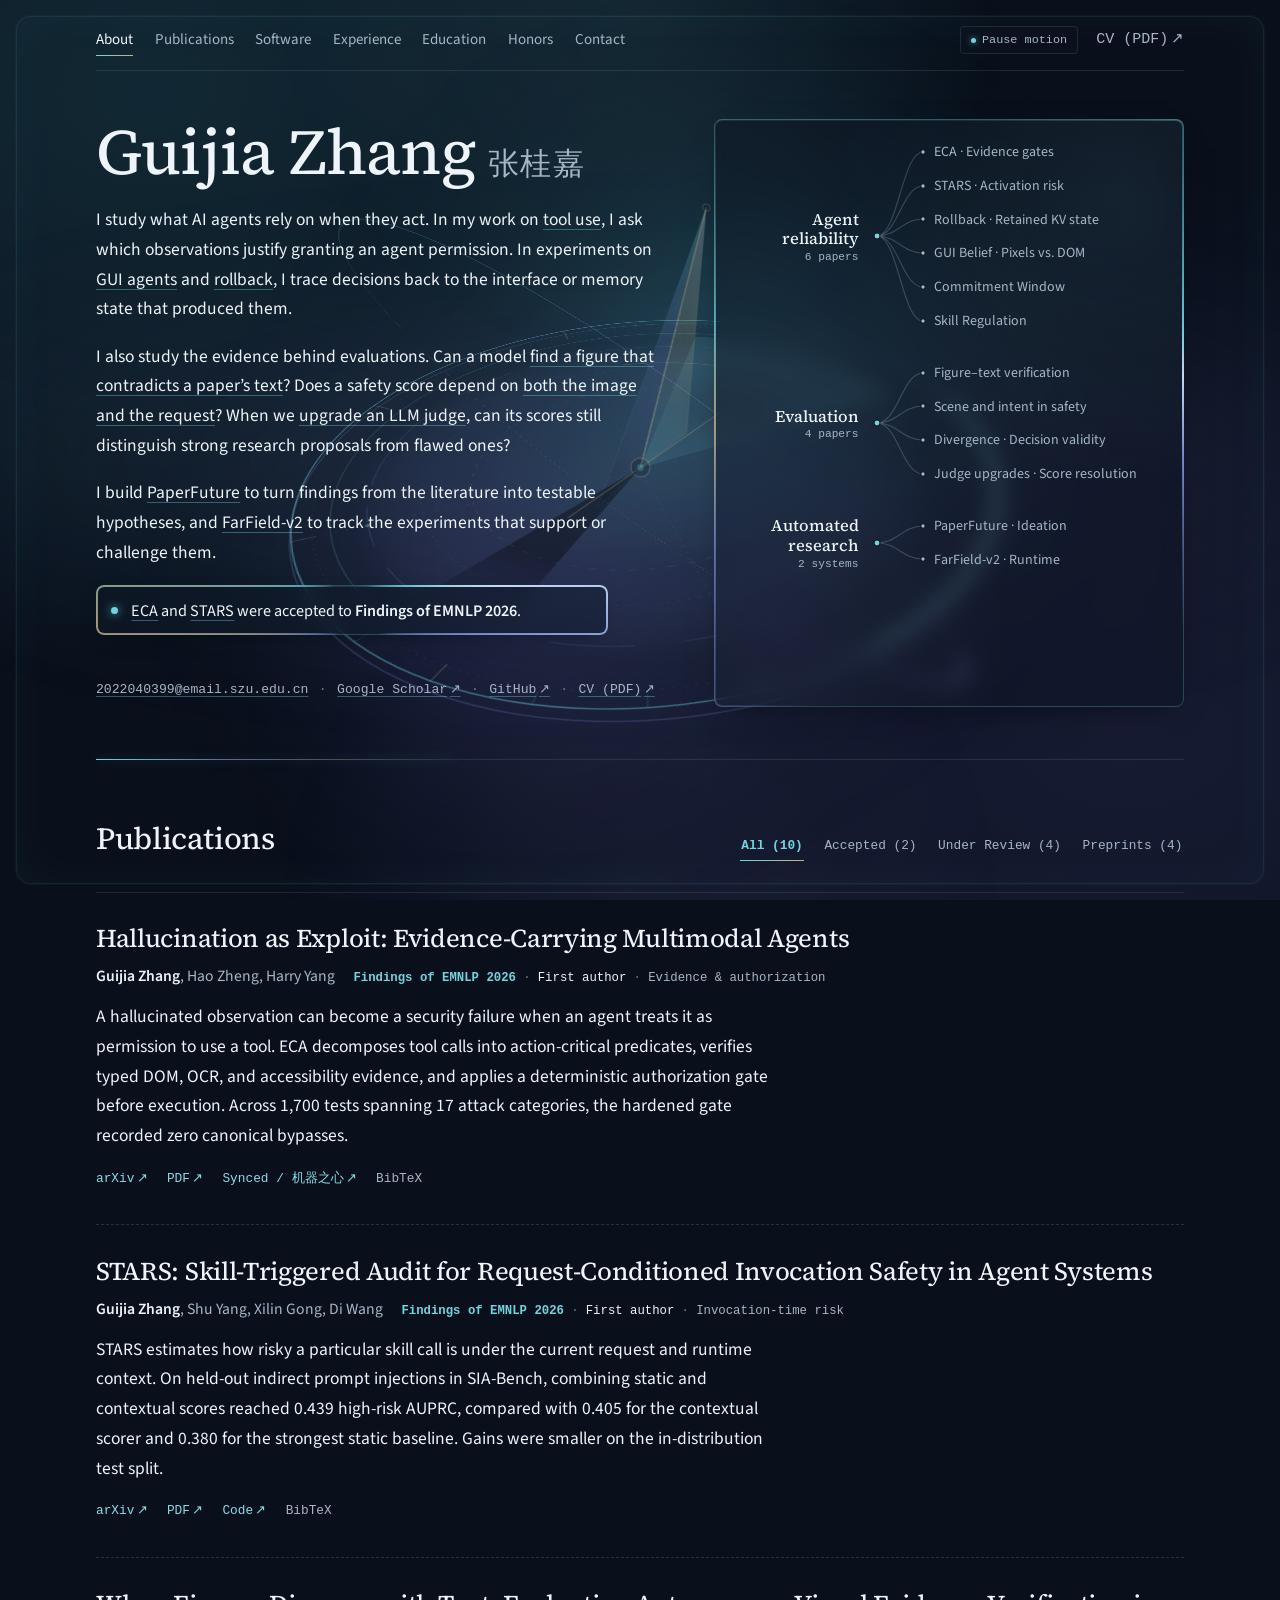
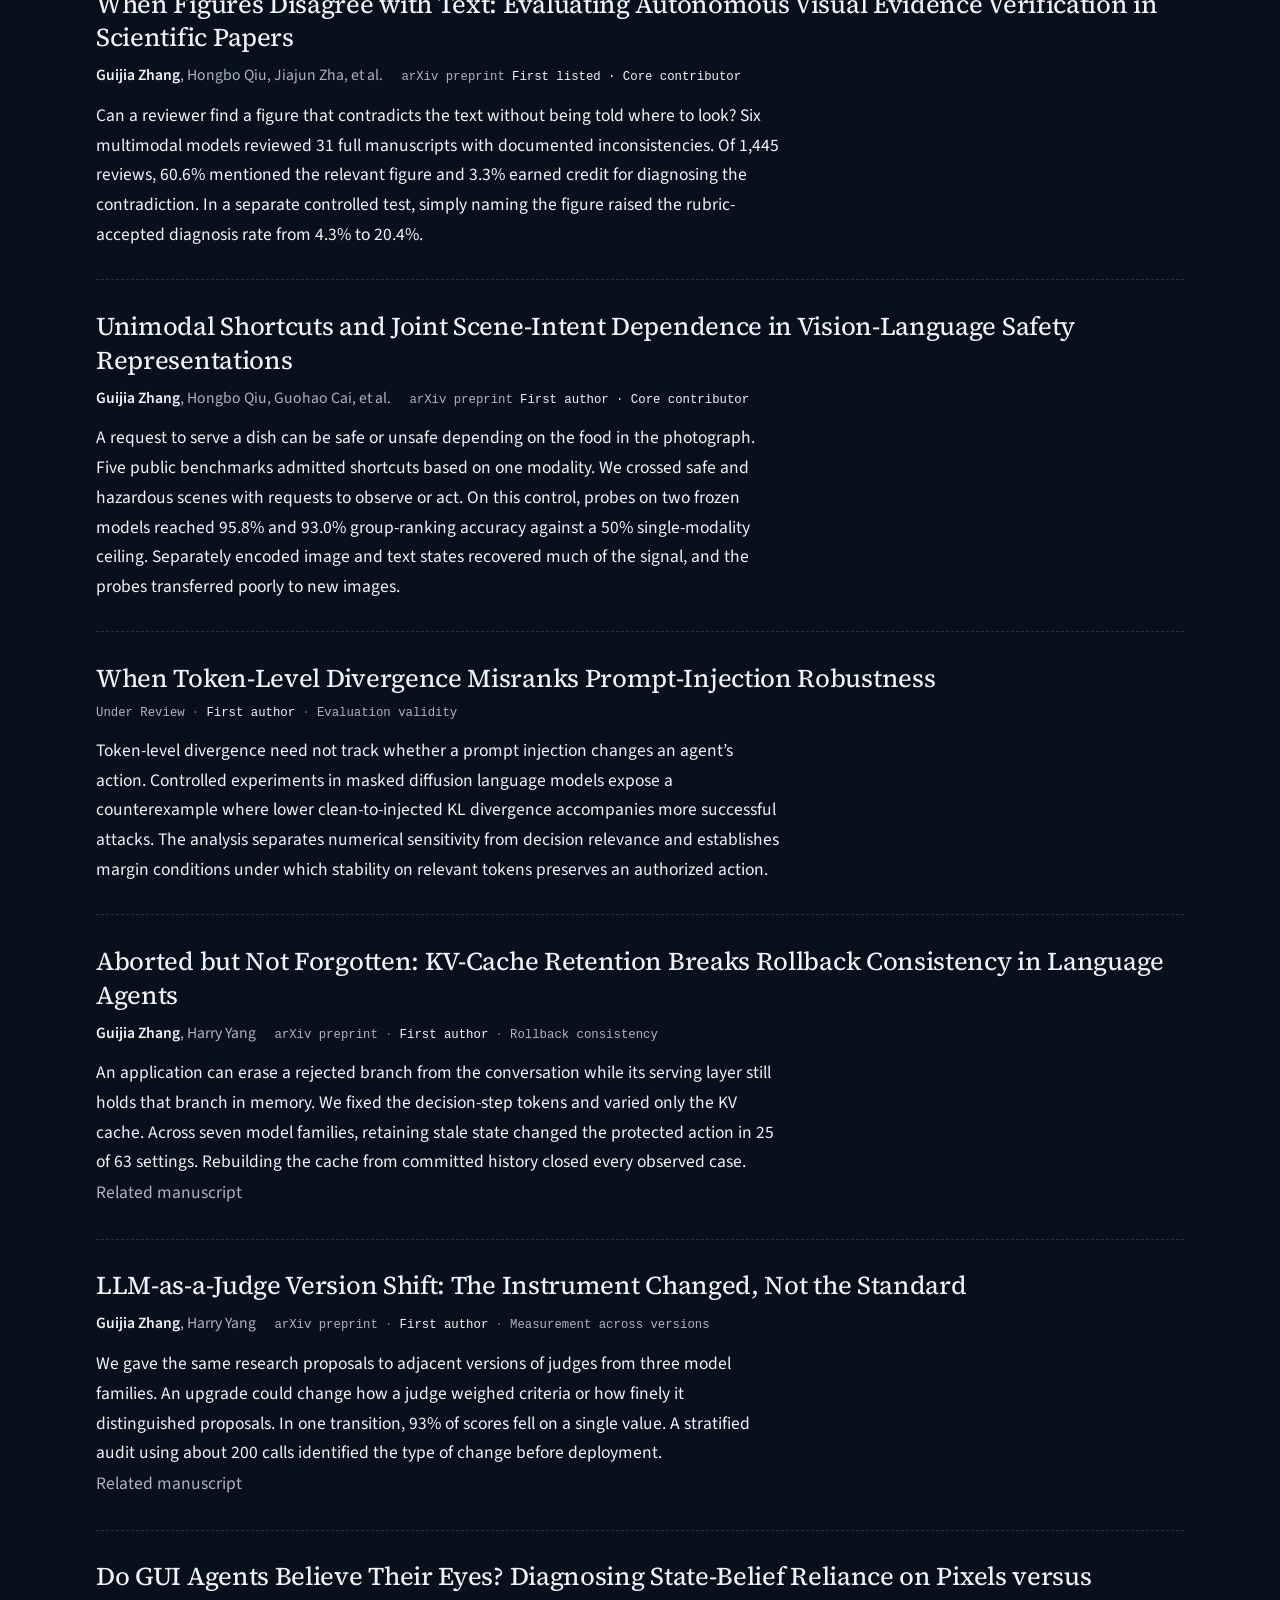
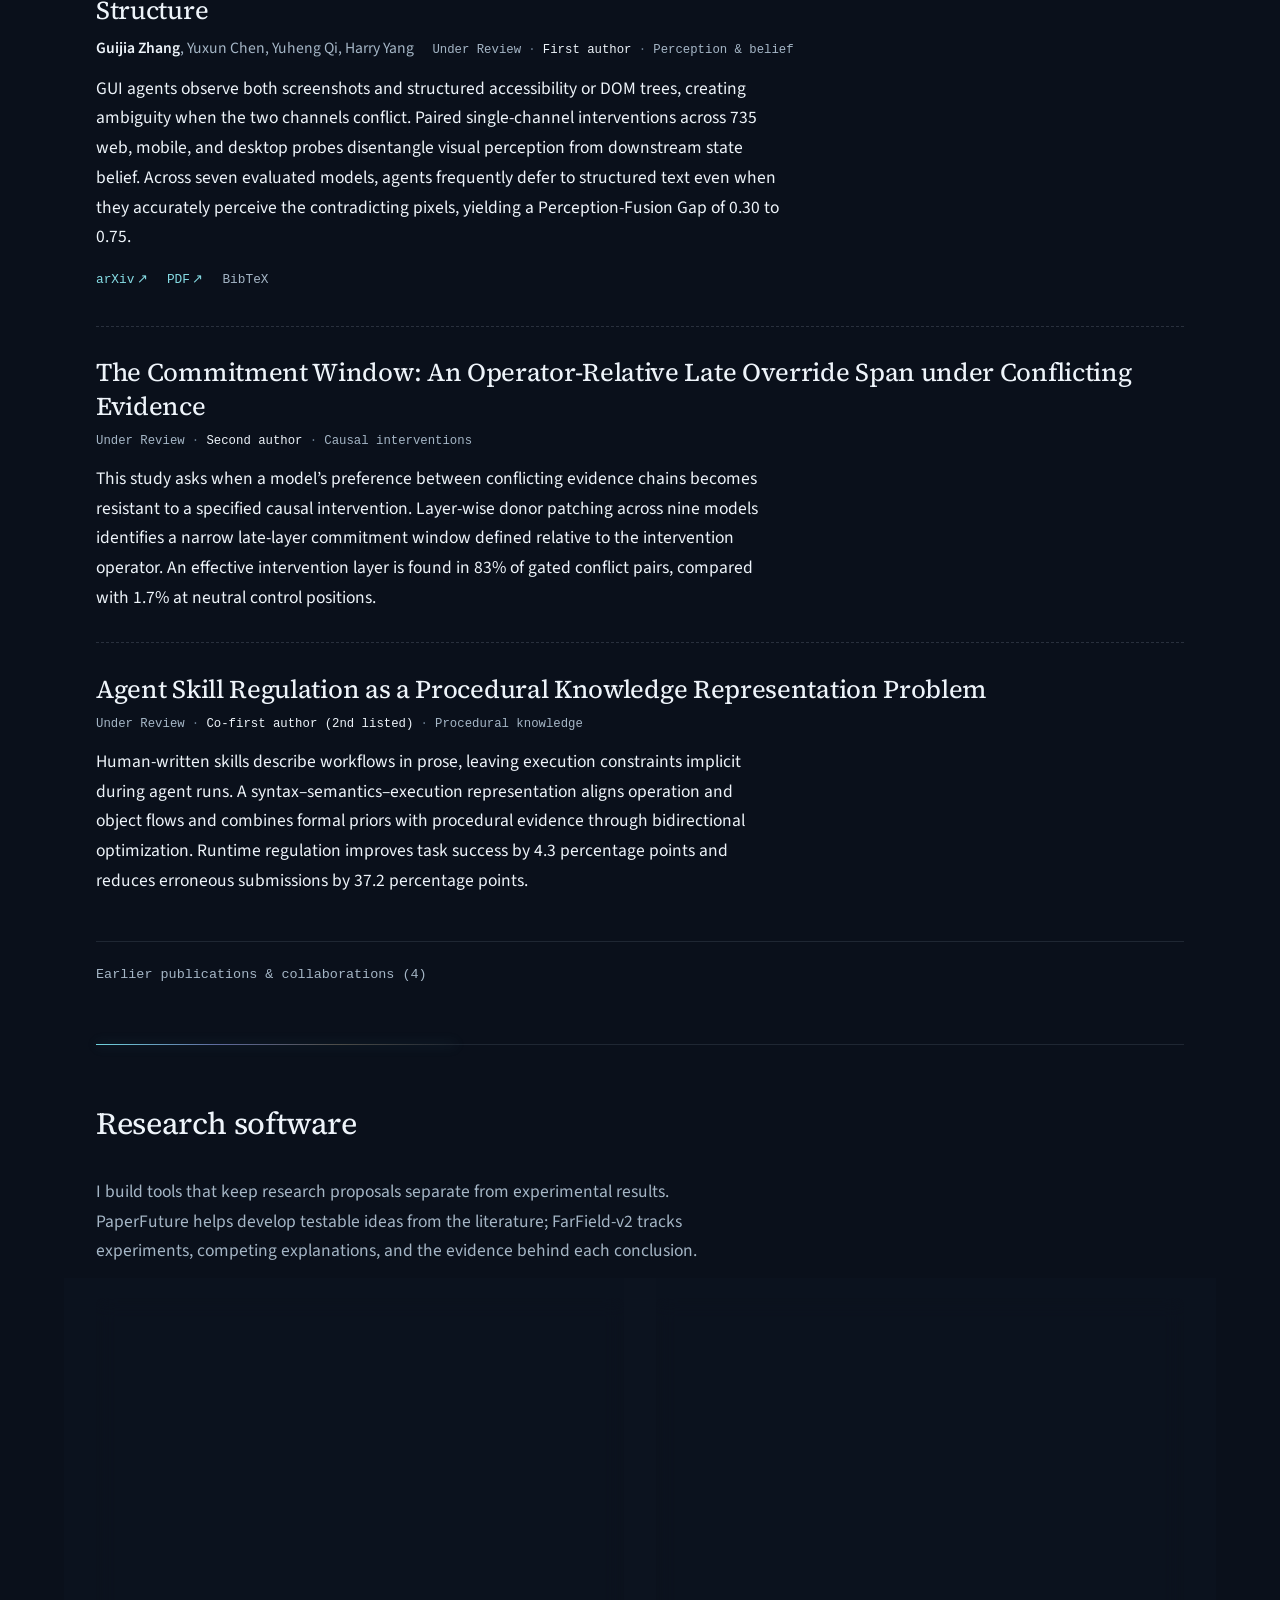
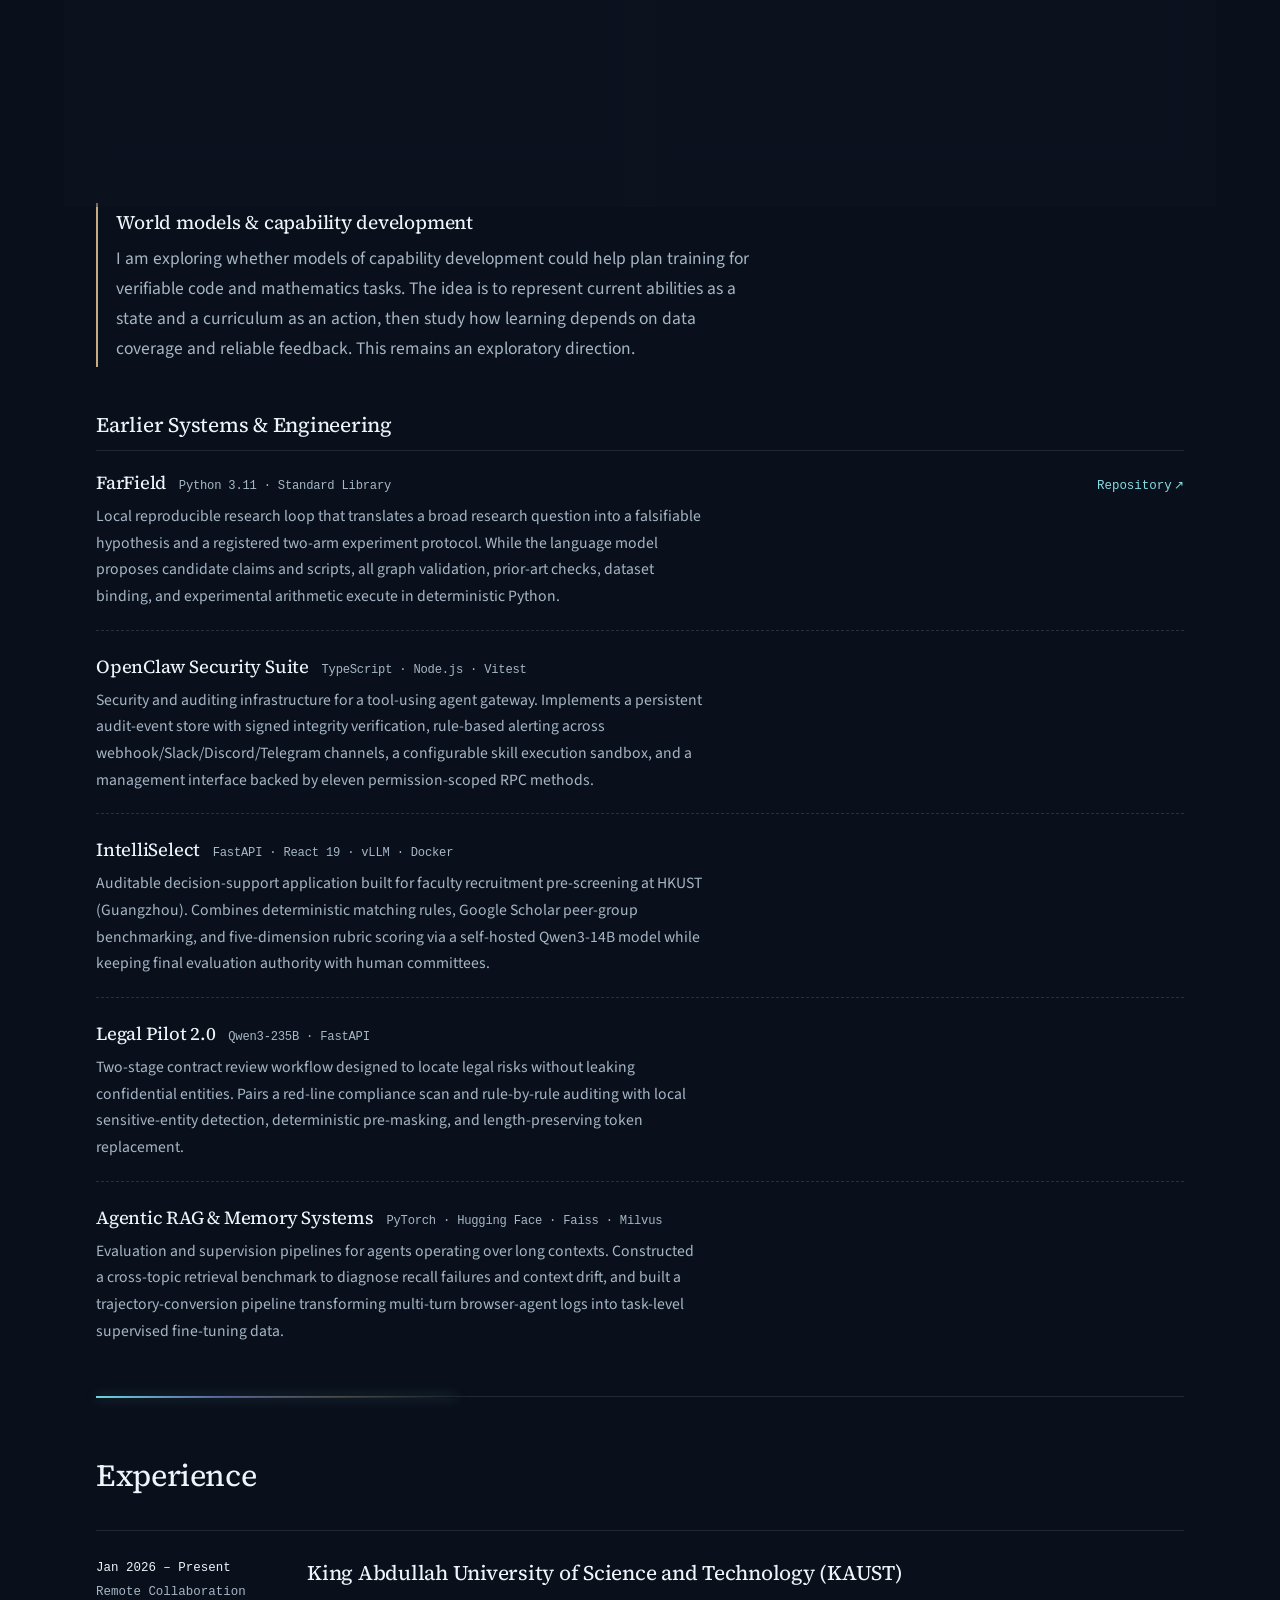
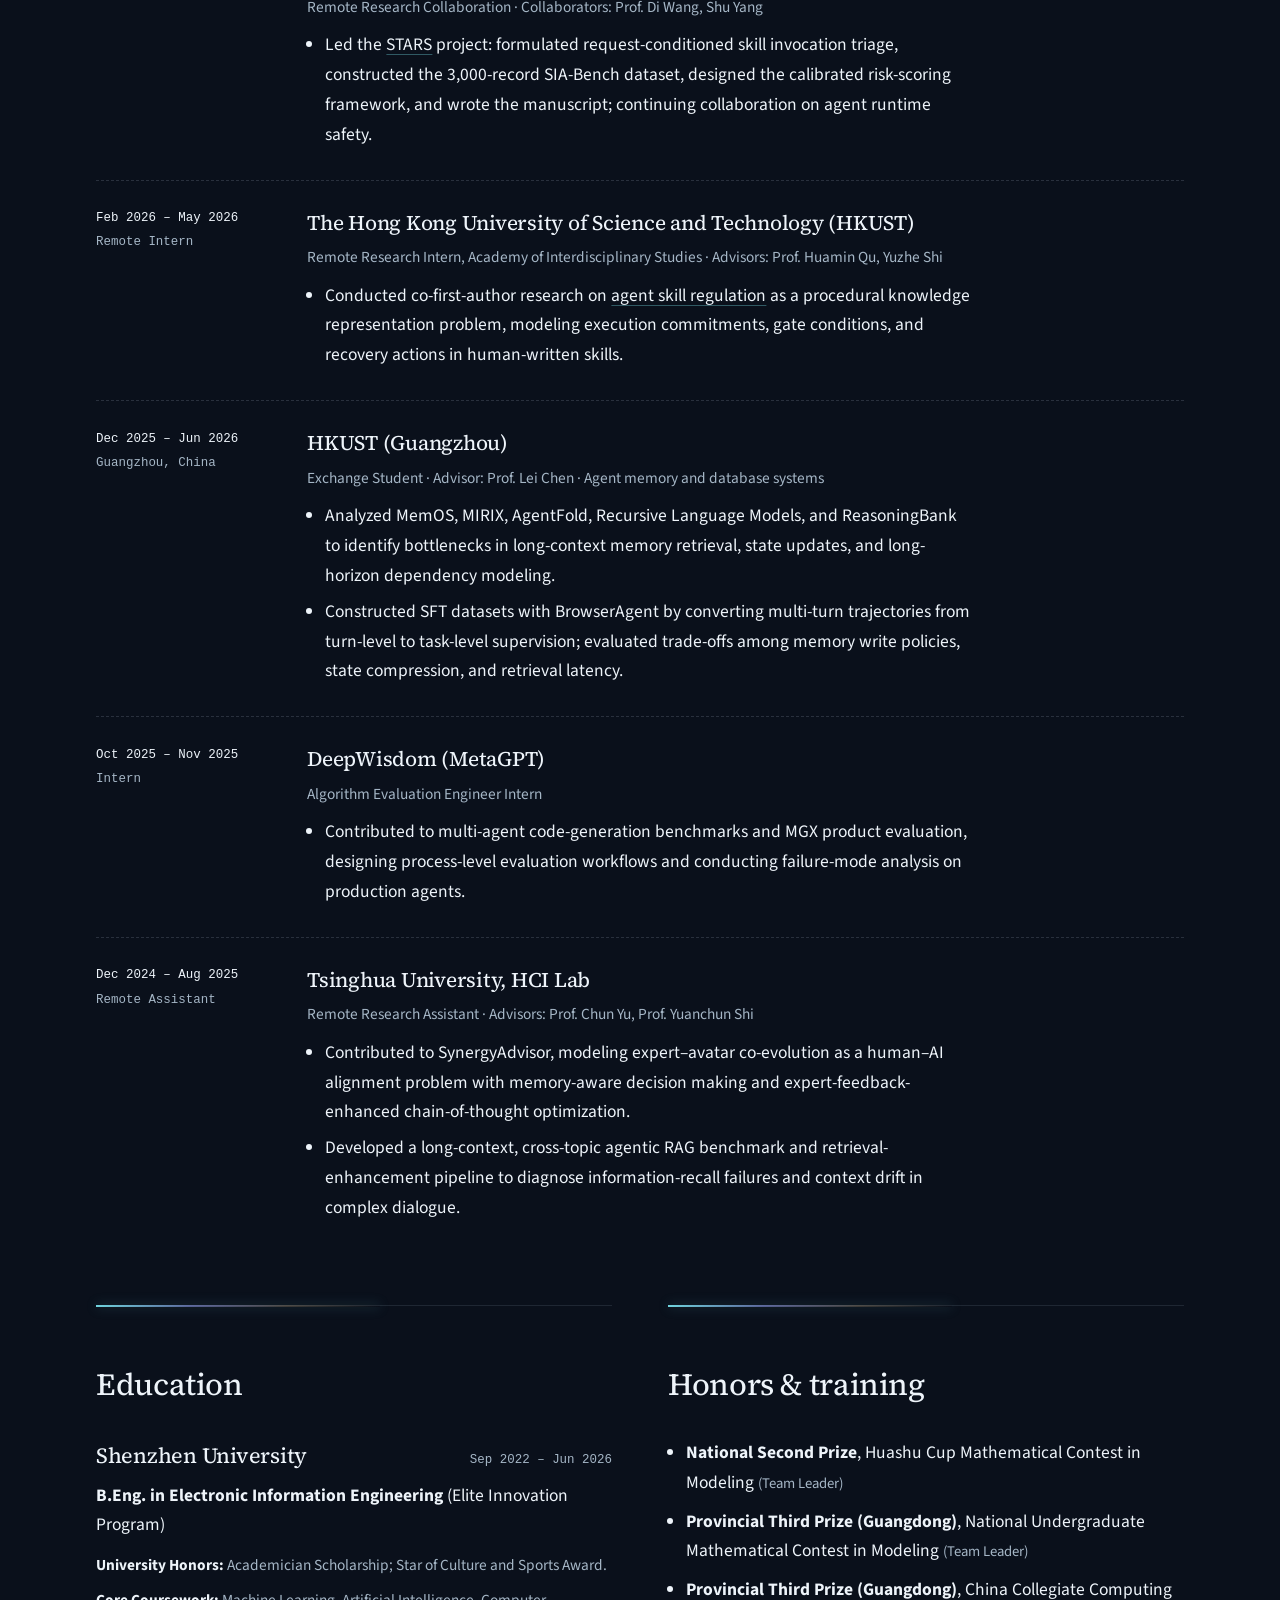
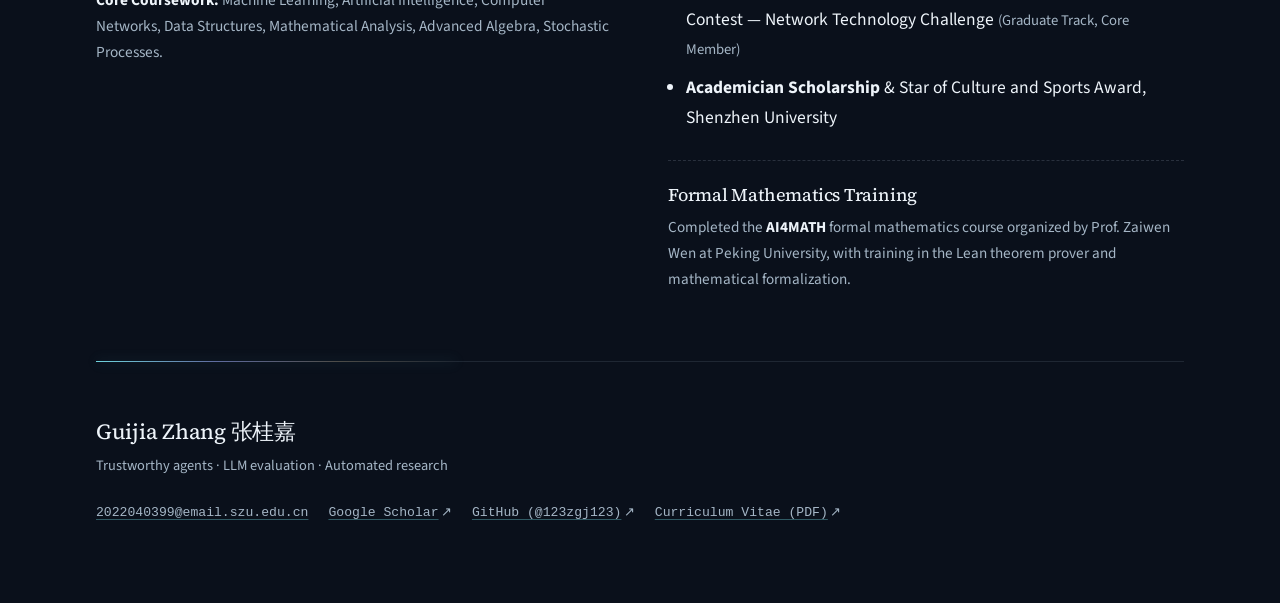
==== commit 7a957d36: "Align selected papers and bilingual CV copy with public arXiv records" ====
--- a/index.html
+++ b/index.html
@@ -164,8 +164,9 @@
       <div class="hero-layout">
         <div class="hero-prose">
           <h1 class="hero-name">Guijia Zhang <span class="zh-name" lang="zh">张桂嘉</span></h1>
-          <p>I study how AI agents use evidence and when that evidence justifies an action. My work on <a href="#eca">tool use</a> asks what an agent should verify before it acts. My recent experiments ask whether a model can <a href="#figure-text">spot a contradiction between a figure and the paper that cites it</a>, and how to tell when a safety judgment depends on <a href="#scene-intent">both the image and the user’s intent</a>.</p>
-          <p>I also develop <a href="#paperfuture">PaperFuture</a> and <a href="#farfield-v2">FarField-v2</a>, research software for working through literature, competing hypotheses, and experiments. More recently, I have been exploring how world models might help plan learning on verifiable code and mathematics tasks.</p>
+          <p>I study what AI agents rely on when they act. In my work on <a href="#eca">tool use</a>, I ask which observations justify granting an agent permission. In experiments on <a href="#gui">GUI agents</a> and <a href="#rollback">rollback</a>, I trace decisions back to the interface or memory state that produced them.</p>
+          <p>I also study the evidence behind evaluations. Can a model <a href="#figure-text">find a figure that contradicts a paper’s text</a>? Does a safety score depend on <a href="#scene-intent">both the image and the request</a>? When we <a href="#judge">upgrade an LLM judge</a>, can its scores still distinguish strong research proposals from flawed ones?</p>
+          <p>I build <a href="#paperfuture">PaperFuture</a> to turn findings from the literature into testable hypotheses, and <a href="#farfield-v2">FarField-v2</a> to track the experiments that support or challenge them.</p>
 
           <p class="update-note"><a href="#eca">ECA</a> and <a href="#stars">STARS</a> were accepted to <strong>Findings of EMNLP 2026</strong>.</p>
 
@@ -231,7 +232,7 @@
                 <ul class="map-works" aria-label="Agent reliability works">
                   <li><a href="#eca" class="map-work-link" data-work-link="eca" data-topic="reliability">ECA · Evidence gates</a></li>
                   <li><a href="#stars" class="map-work-link" data-work-link="stars" data-topic="reliability">STARS · Activation risk</a></li>
-                  <li><a href="#rollback" class="map-work-link" data-work-link="rollback" data-topic="reliability">Rollback · Cache provenance</a></li>
+                  <li><a href="#rollback" class="map-work-link" data-work-link="rollback" data-topic="reliability">Rollback · Retained KV state</a></li>
                   <li><a href="#gui" class="map-work-link" data-work-link="gui" data-topic="reliability">GUI Belief · Pixels vs. DOM</a></li>
                   <li><a href="#commitment" class="map-work-link" data-work-link="commitment" data-topic="reliability">Commitment Window</a></li>
                   <li><a href="#regulation" class="map-work-link" data-work-link="regulation" data-topic="reliability">Skill Regulation</a></li>
@@ -250,7 +251,7 @@
                   <li><a href="#figure-text" class="map-work-link" data-work-link="figure-text" data-topic="evaluation">Figure–text verification</a></li>
                   <li><a href="#scene-intent" class="map-work-link" data-work-link="scene-intent" data-topic="evaluation">Scene and intent in safety</a></li>
                   <li><a href="#divergence" class="map-work-link" data-work-link="divergence" data-topic="evaluation">Divergence · Decision validity</a></li>
-                  <li><a href="#judge" class="map-work-link" data-work-link="judge" data-topic="evaluation">Judge Replacement · Score reuse</a></li>
+                  <li><a href="#judge" class="map-work-link" data-work-link="judge" data-topic="evaluation">Judge upgrades · Score resolution</a></li>
                 </ul>
               </div>
 
@@ -286,8 +287,8 @@
         <div class="filter-controls" role="group" aria-label="Filter main publications" hidden>
           <button type="button" class="filter-btn" data-filter="all" aria-pressed="true">All (10)</button>
           <button type="button" class="filter-btn" data-filter="accepted" aria-pressed="false">Accepted (2)</button>
-          <button type="button" class="filter-btn" data-filter="review" aria-pressed="false">Under Review (6)</button>
-          <button type="button" class="filter-btn" data-filter="preprint" aria-pressed="false">Preprints (2)</button>
+          <button type="button" class="filter-btn" data-filter="review" aria-pressed="false">Under Review (4)</button>
+          <button type="button" class="filter-btn" data-filter="preprint" aria-pressed="false">Preprints (4)</button>
         </div>
       </div>
       <p id="filter-live-status" class="sr-only" role="status" aria-live="polite"></p>
@@ -334,7 +335,7 @@
 
         <!-- 2. STARS -->
         <article class="pub-entry" id="stars" data-status="accepted" data-first="true" data-topic="reliability">
-          <h3><a href="https://arxiv.org/abs/2604.10286">STARS: Skill Triage via Activation Risk Scoring for LLM Agents</a></h3>
+          <h3><a href="https://arxiv.org/abs/2604.10286">STARS: Skill-Triggered Audit for Request-Conditioned Invocation Safety in Agent Systems</a></h3>
           <div class="pub-byline">
             <p class="pub-authors"><strong>Guijia Zhang</strong>, Shu Yang, Xilin Gong, Di Wang</p>
             <div class="pub-meta">
@@ -345,7 +346,7 @@
               <span class="meta-topic">Invocation-time risk</span>
             </div>
           </div>
-          <p class="pub-summary">The risk of invoking a skill depends on the current request, so a tool-level assessment alone is not enough. STARS combines a static capability prior, a request-conditioned risk scorer, and calibrated fusion to allocate a limited review budget across skill activations. On the 3,000-record SIA-Bench, held-out high-risk AUPRC improves by 12% over the strongest proxy baseline.</p>
+          <p class="pub-summary">STARS estimates how risky a particular skill call is under the current request and runtime context. On held-out indirect prompt injections in SIA-Bench, combining static and contextual scores reached 0.439 high-risk AUPRC, compared with 0.405 for the contextual scorer and 0.380 for the strongest static baseline. Gains were smaller on the in-distribution test split.</p>
           <div class="pub-actions">
             <a href="https://arxiv.org/abs/2604.10286">arXiv ↗</a>
             <a href="https://arxiv.org/pdf/2604.10286">PDF ↗</a>
@@ -354,7 +355,7 @@
               <summary>BibTeX</summary>
               <div class="bib-panel">
                 <pre><code>@misc{zhang2026stars,
-  title = {{STARS}: Skill Triage via Activation Risk Scoring for LLM Agents},
+  title = {{STARS}: Skill-Triggered Audit for Request-Conditioned Invocation Safety in Agent Systems},
   author = {Guijia Zhang and Shu Yang and Xilin Gong and Di Wang},
   year = {2026},
   eprint = {2604.10286},
@@ -403,33 +404,41 @@
         </article>
 
         <!-- 4. Rollback -->
-        <article class="pub-entry" id="rollback" data-status="review" data-first="true" data-topic="reliability">
-          <h3>Rollback as Authority Revocation: Binding Caches to Committed History</h3>
+        <article class="pub-entry" id="rollback" data-status="preprint" data-first="true" data-topic="reliability">
+          <h3><a href="https://arxiv.org/abs/2608.15939">Aborted but Not Forgotten: KV-Cache Retention Breaks Rollback Consistency in Language Agents</a></h3>
           <div class="pub-byline">
+            <p class="pub-authors"><strong>Guijia Zhang</strong>, Harry Yang</p>
             <div class="pub-meta">
-              <span class="status-pill review">Under Review</span>
+              <span class="status-pill review">arXiv preprint</span>
               <span class="meta-sep" aria-hidden="true">·</span>
               <span class="meta-role">First author</span>
               <span class="meta-sep" aria-hidden="true">·</span>
-              <span class="meta-topic">State provenance</span>
-            </div>
-          </div>
-          <p class="pub-summary">Removing a branch from a conversation does not necessarily revoke its influence if later decisions reuse that branch’s KV-cache state. This work defines a provenance contract binding KV-cache reuse to committed history and shows that retained prefixes change authorization outcomes in 43 of 63 tested settings across seven model families. In these tests, a reference adapter restores authorized actions in all 36 edited histories and preserves them in 18 no-op controls.</p>
+              <span class="meta-topic">Rollback consistency</span>
+            </div>
+          </div>
+          <p class="pub-summary">An application can erase a rejected branch from the conversation while its serving layer still holds that branch in memory. We fixed the decision-step tokens and varied only the KV cache. Across seven model families, retaining stale state changed the protected action in 25 of 63 settings. Rebuilding the cache from committed history closed every observed case.</p>
+          <details class="bib-disclosure"><summary>Related manuscript</summary>
+            <p><em>Rollback as Authority Revocation: Binding Caches to Committed History</em> studies how to bind cache reuse to the committed prefix. First author · Under Review.</p>
+          </details>
         </article>
 
         <!-- 5. Judge -->
-        <article class="pub-entry" id="judge" data-status="review" data-first="true" data-topic="evaluation">
-          <h3>When Can Historical Scores Be Reused After Judge Replacement?</h3>
+        <article class="pub-entry" id="judge" data-status="preprint" data-first="true" data-topic="evaluation">
+          <h3><a href="https://arxiv.org/abs/2610.32986">LLM-as-a-Judge Version Shift: The Instrument Changed, Not the Standard</a></h3>
           <div class="pub-byline">
+            <p class="pub-authors"><strong>Guijia Zhang</strong>, Harry Yang</p>
             <div class="pub-meta">
-              <span class="status-pill review">Under Review</span>
+              <span class="status-pill review">arXiv preprint</span>
               <span class="meta-sep" aria-hidden="true">·</span>
               <span class="meta-role">First author</span>
               <span class="meta-sep" aria-hidden="true">·</span>
-              <span class="meta-topic">Judge replacement</span>
-            </div>
-          </div>
-          <p class="pub-summary">When an LLM judge is replaced, historical scores do not automatically support the same downstream decisions. This study separates decision compatibility, finite-population certification, and economic usefulness to derive an audit-budget frontier. Across 18 previously recorded gateway comparisons, certified reuse saves under 3% of incoming calls at 10% tolerance and the original audit budget, while failed audits can increase rescoring costs.</p>
+              <span class="meta-topic">Measurement across versions</span>
+            </div>
+          </div>
+          <p class="pub-summary">We gave the same research proposals to adjacent versions of judges from three model families. An upgrade could change how a judge weighed criteria or how finely it distinguished proposals. In one transition, 93% of scores fell on a single value. A stratified audit using about 200 calls identified the type of change before deployment.</p>
+          <details class="bib-disclosure"><summary>Related manuscript</summary>
+            <p><em>When Can Historical Scores Be Reused After Judge Replacement?</em> studies when an audit can certify that previously assigned scores support the same decisions. First author · Under Review.</p>
+          </details>
         </article>
 
         <!-- 6. GUI -->
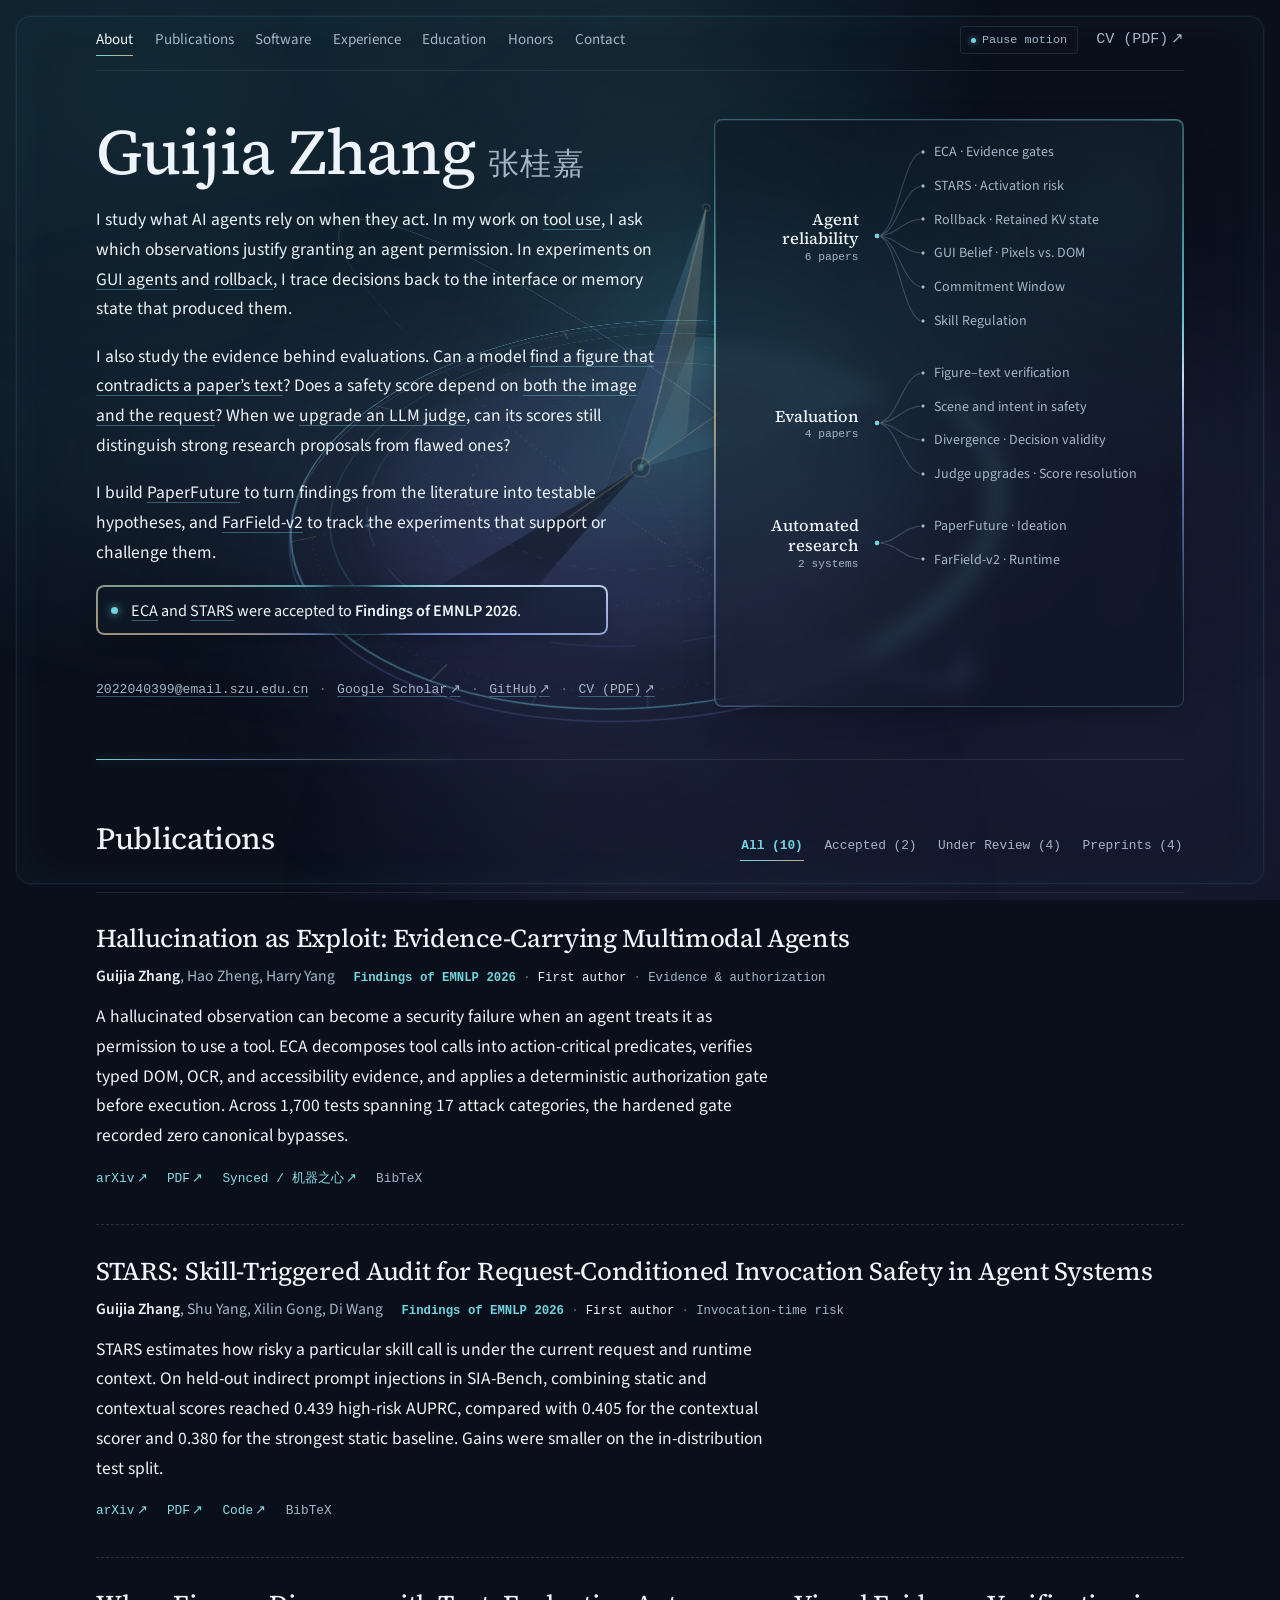
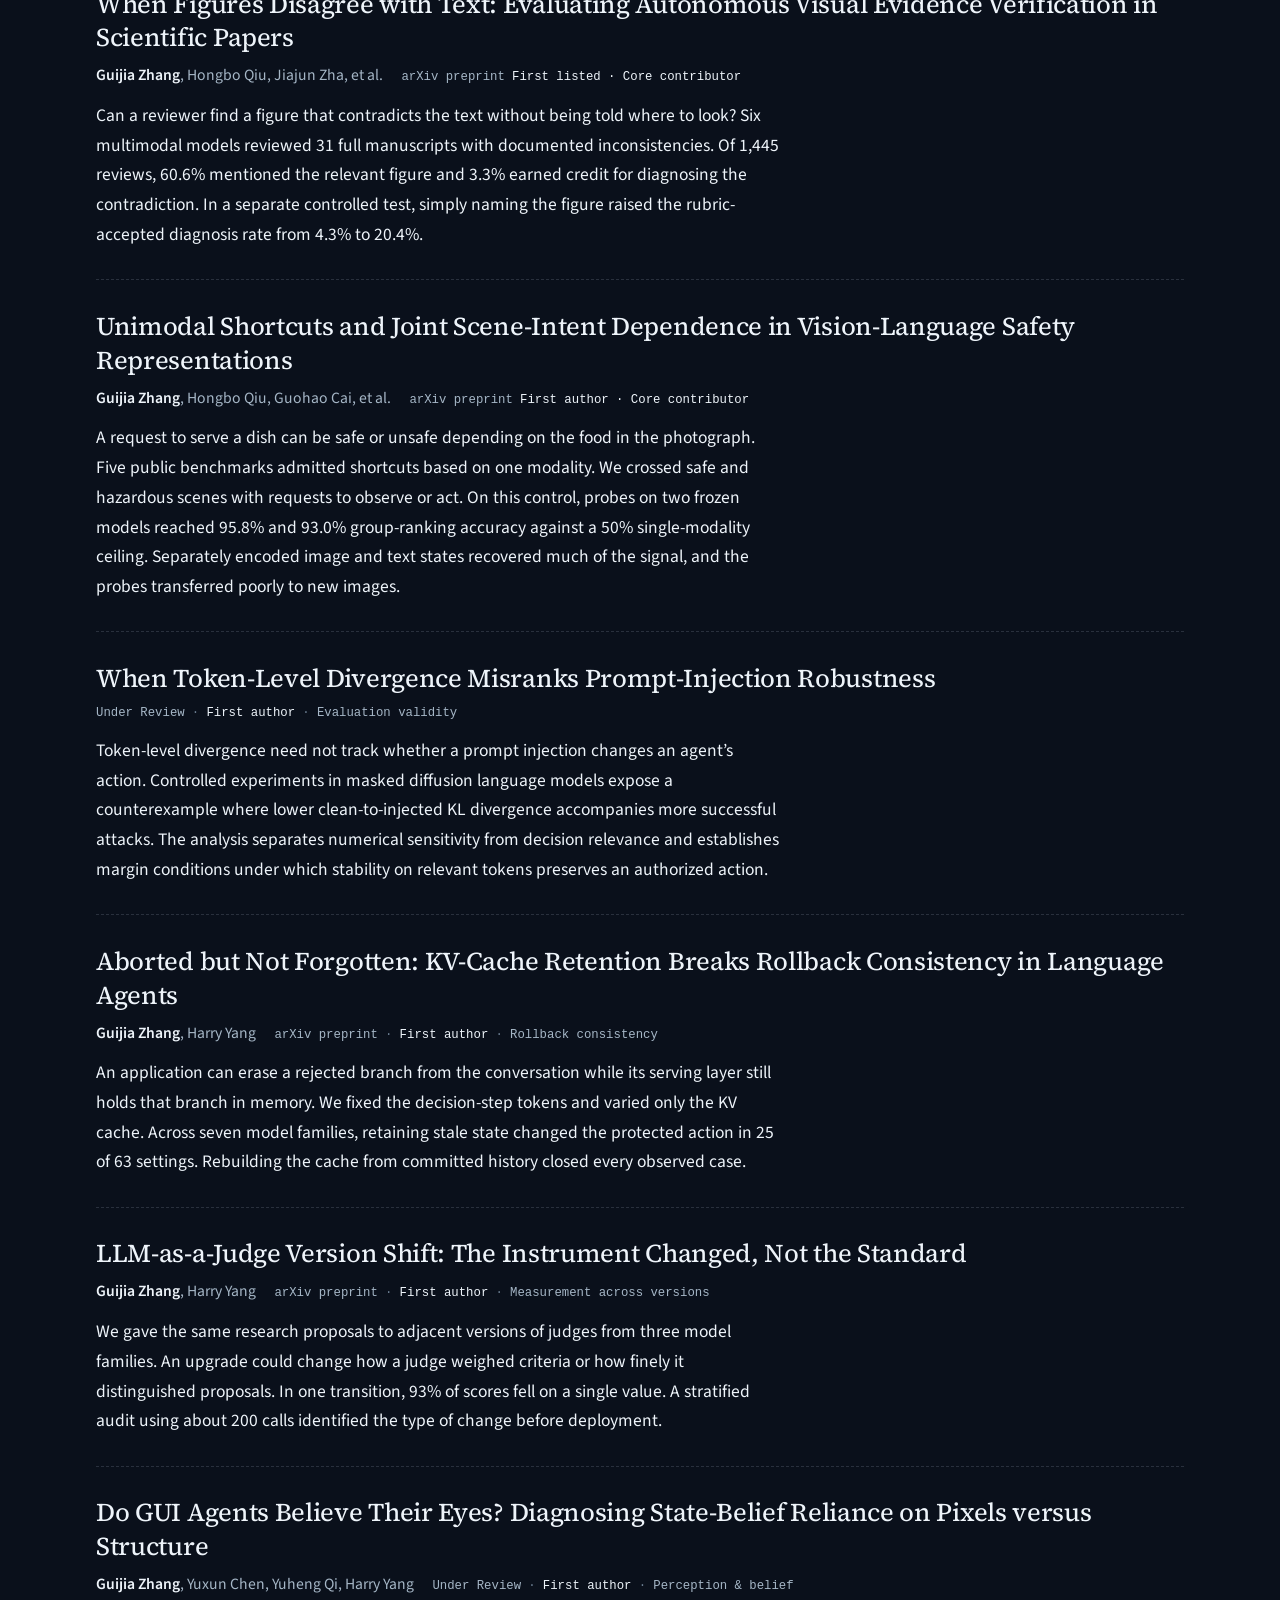
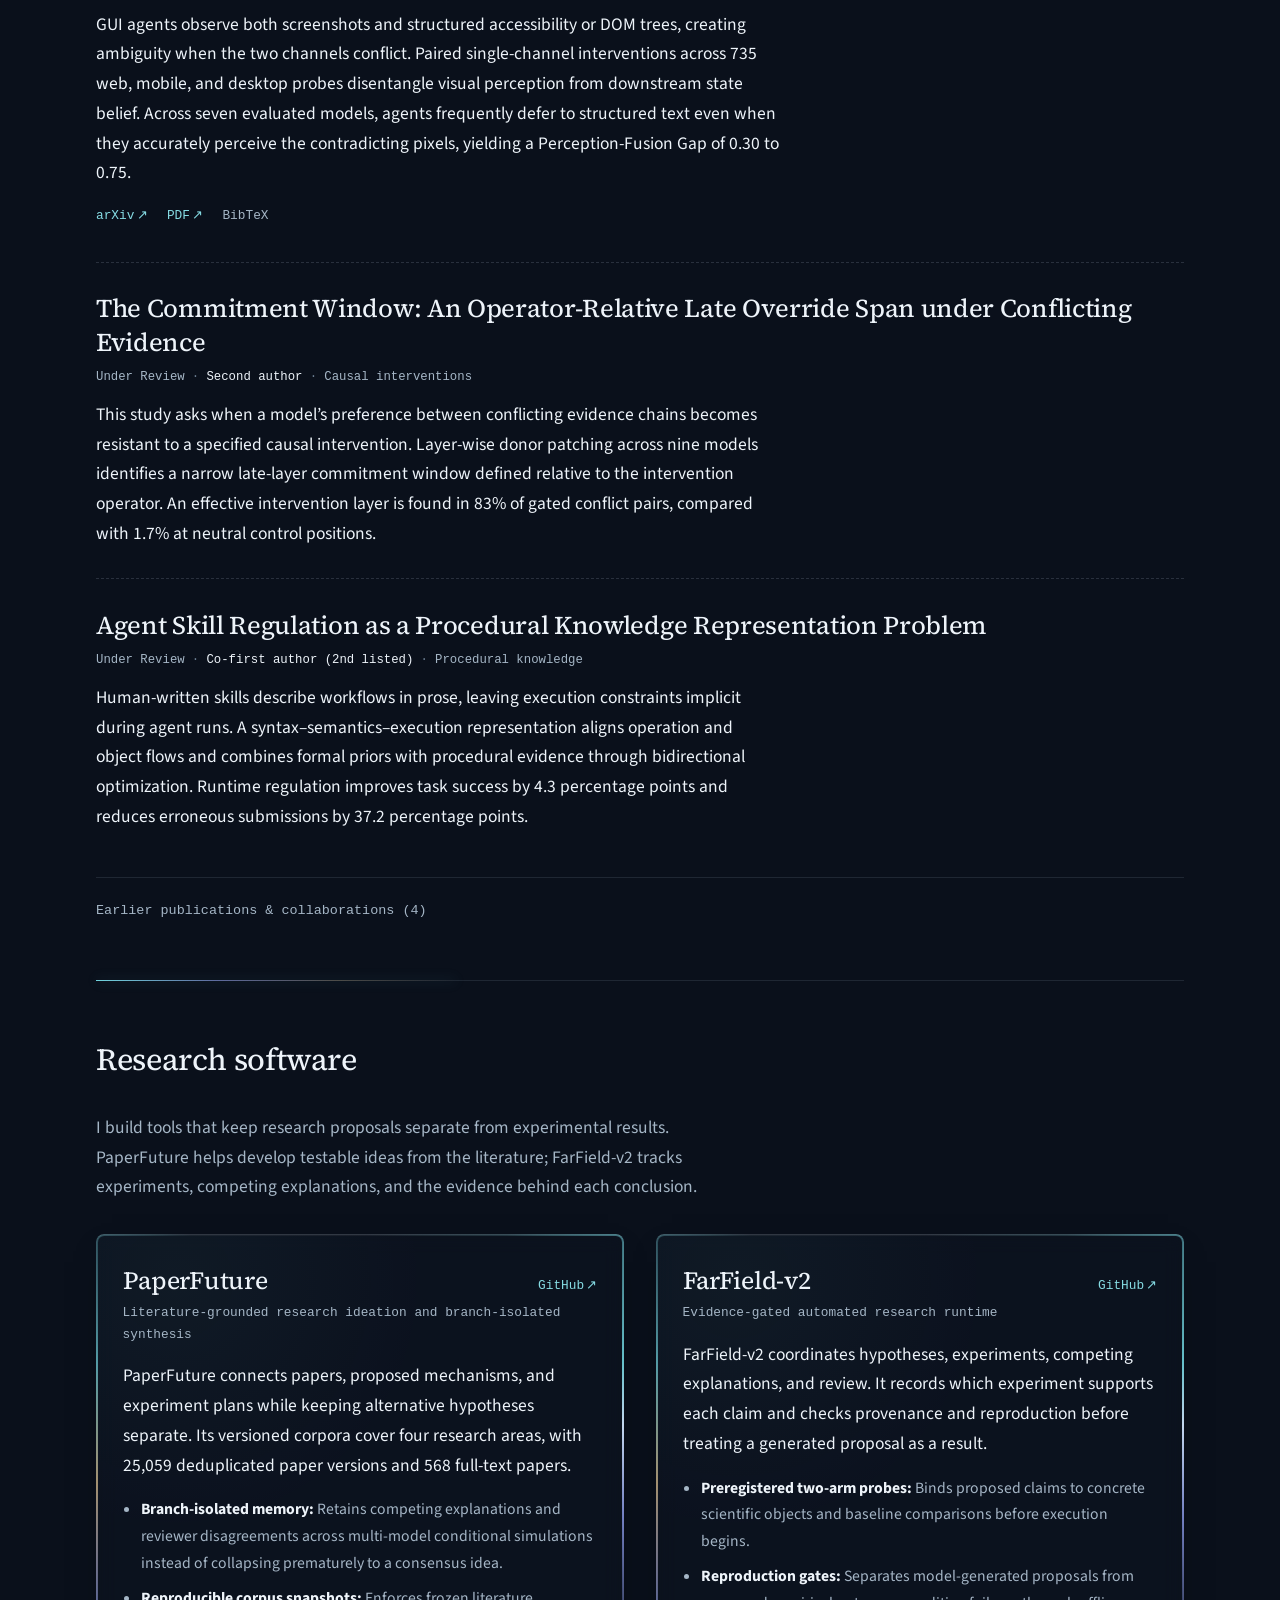
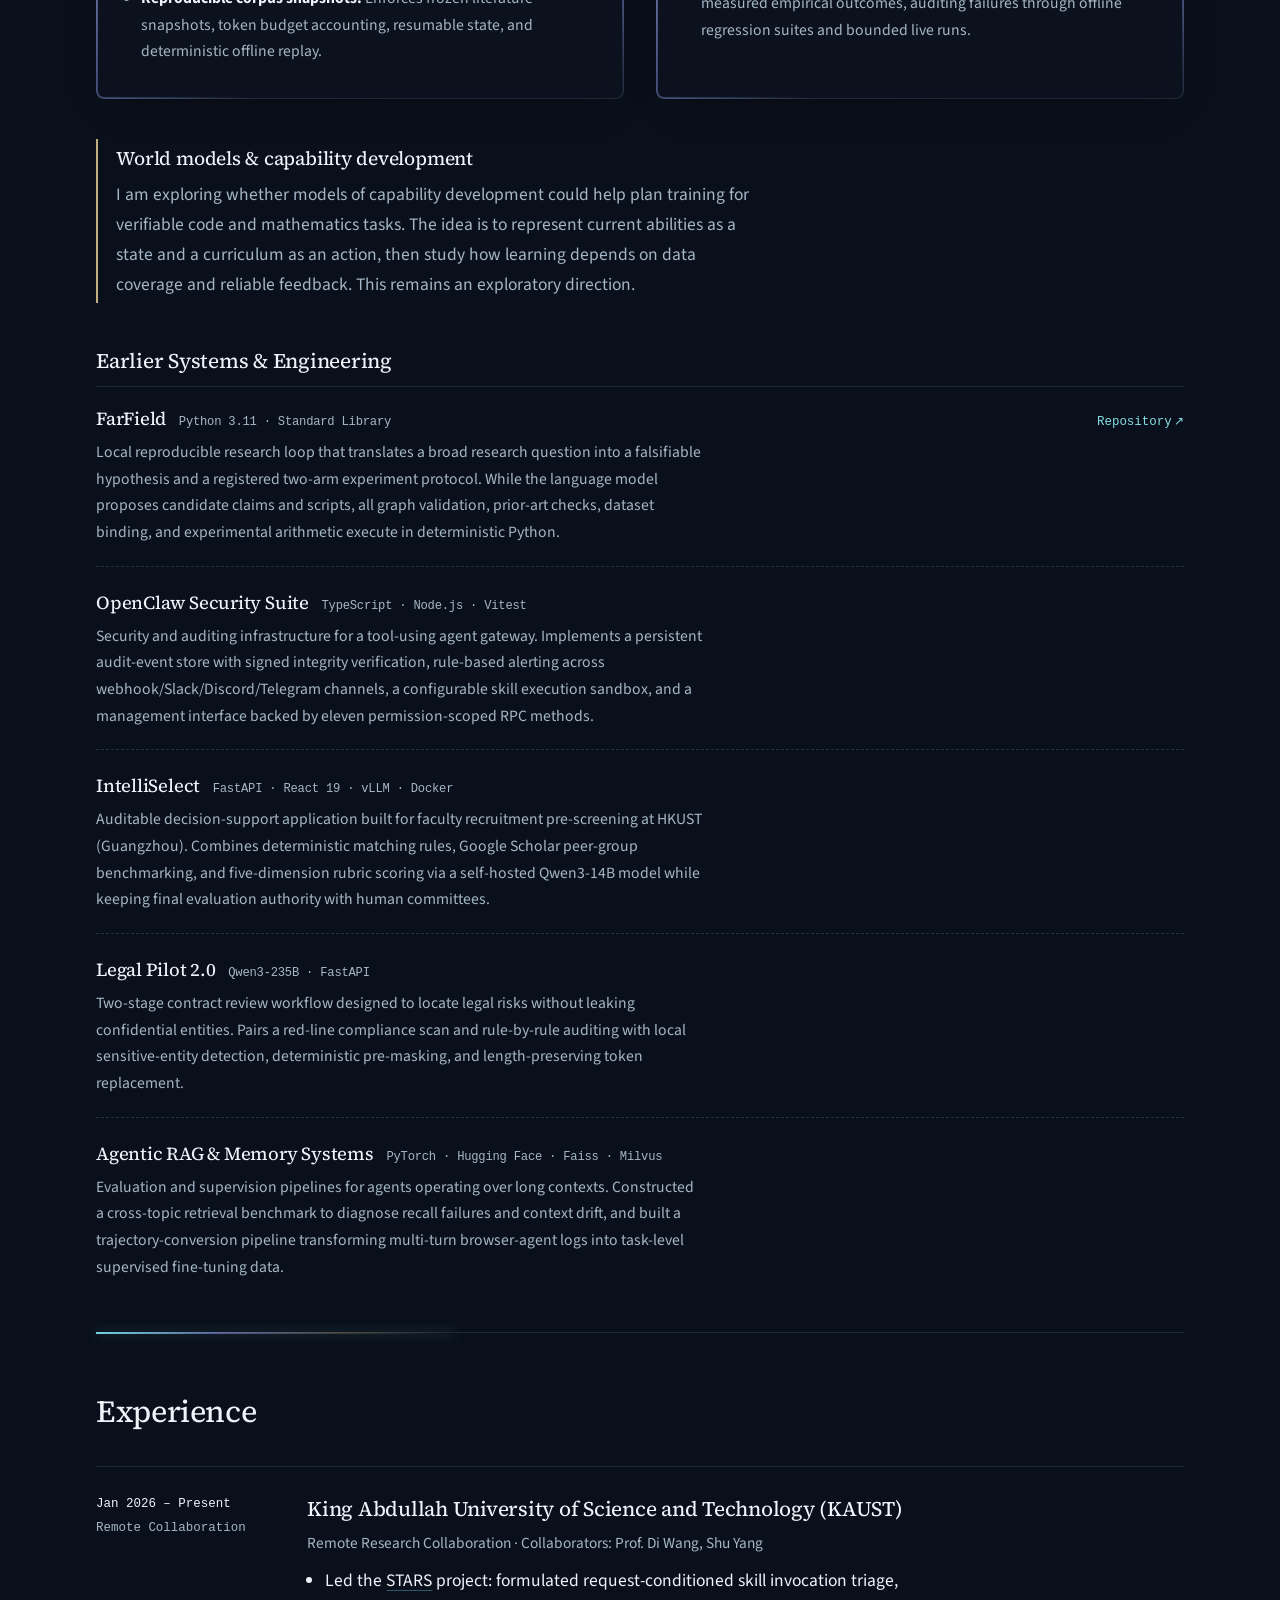
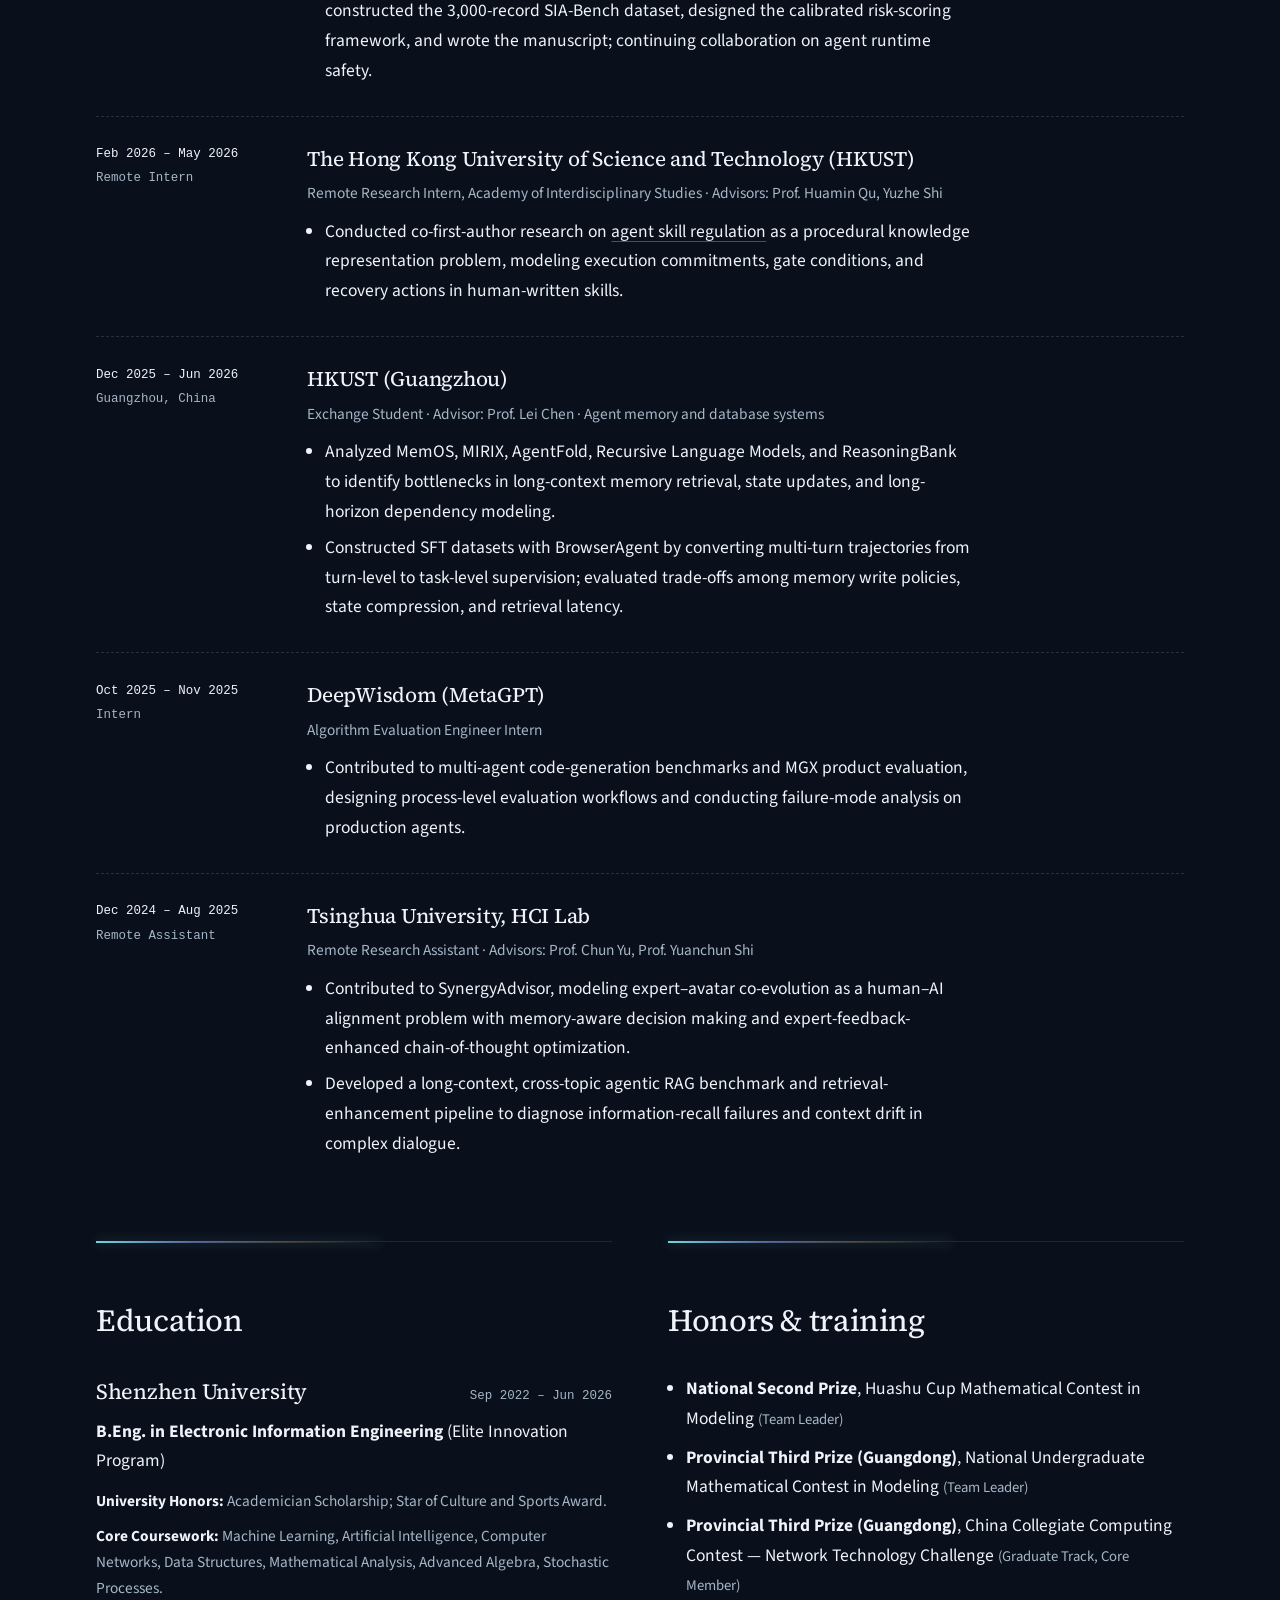
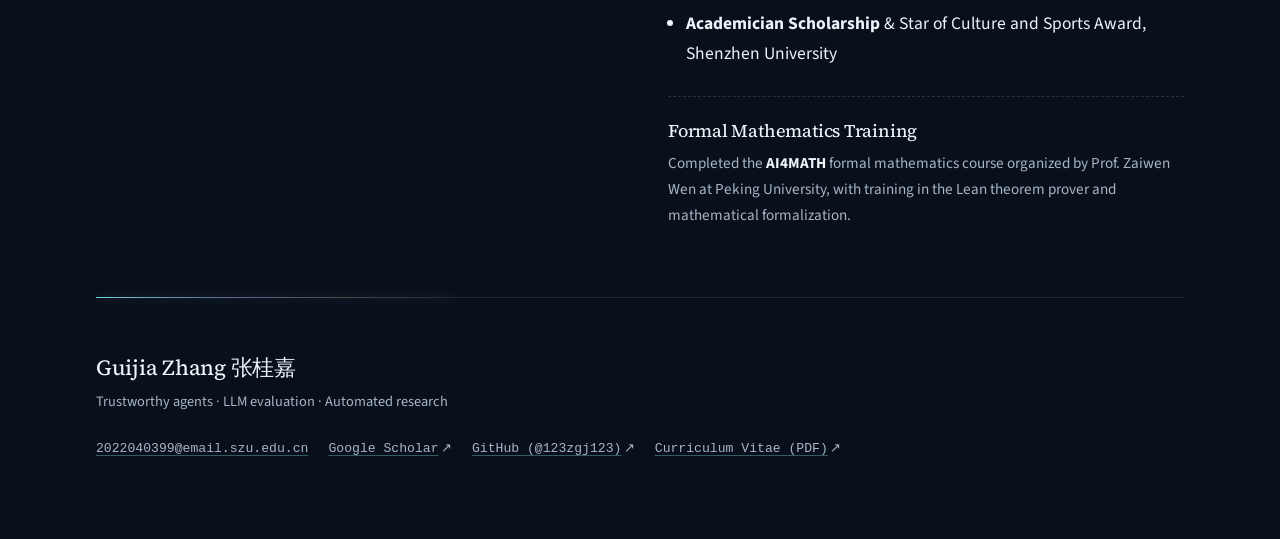
==== commit dfb0ae11: "Show only the public arXiv versions of rollback and judge papers" ====
--- a/index.html
+++ b/index.html
@@ -417,9 +417,6 @@
             </div>
           </div>
           <p class="pub-summary">An application can erase a rejected branch from the conversation while its serving layer still holds that branch in memory. We fixed the decision-step tokens and varied only the KV cache. Across seven model families, retaining stale state changed the protected action in 25 of 63 settings. Rebuilding the cache from committed history closed every observed case.</p>
-          <details class="bib-disclosure"><summary>Related manuscript</summary>
-            <p><em>Rollback as Authority Revocation: Binding Caches to Committed History</em> studies how to bind cache reuse to the committed prefix. First author · Under Review.</p>
-          </details>
         </article>
 
         <!-- 5. Judge -->
@@ -436,9 +433,6 @@
             </div>
           </div>
           <p class="pub-summary">We gave the same research proposals to adjacent versions of judges from three model families. An upgrade could change how a judge weighed criteria or how finely it distinguished proposals. In one transition, 93% of scores fell on a single value. A stratified audit using about 200 calls identified the type of change before deployment.</p>
-          <details class="bib-disclosure"><summary>Related manuscript</summary>
-            <p><em>When Can Historical Scores Be Reused After Judge Replacement?</em> studies when an audit can certify that previously assigned scores support the same decisions. First author · Under Review.</p>
-          </details>
         </article>
 
         <!-- 6. GUI -->
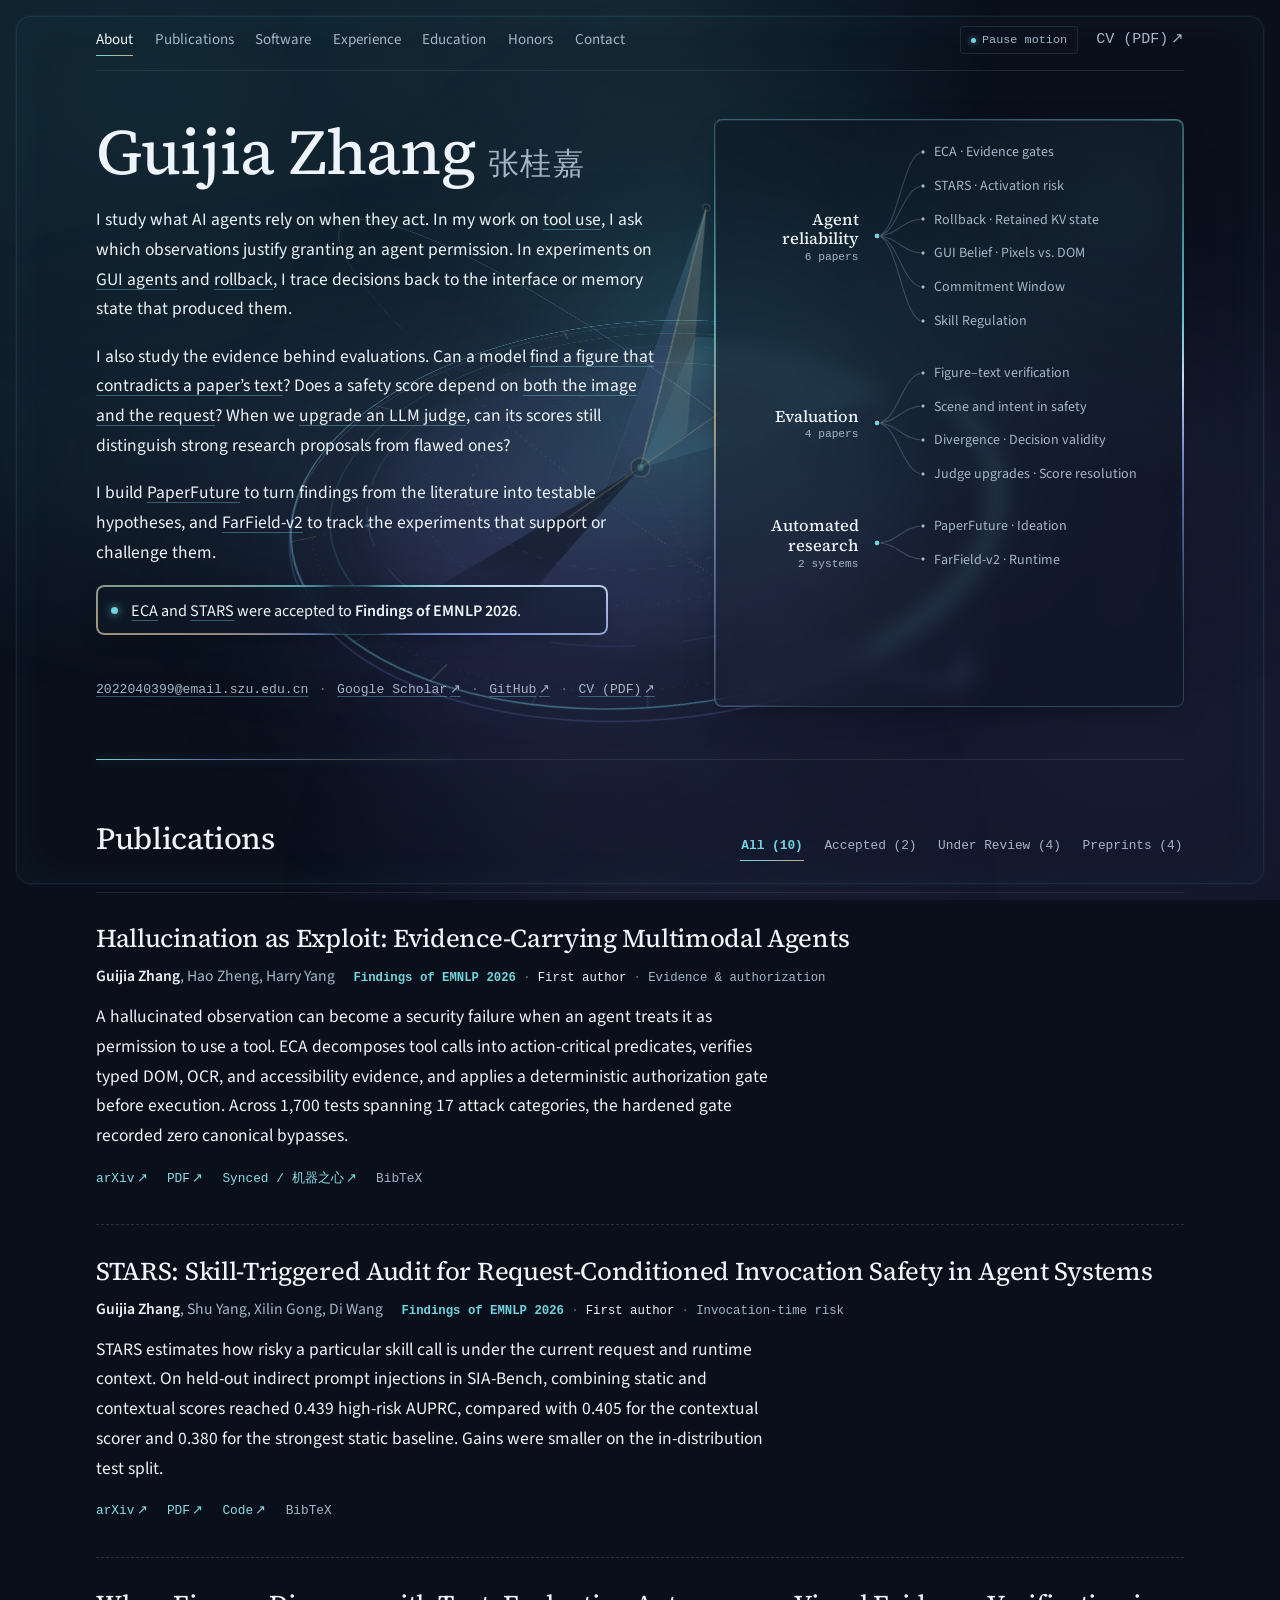
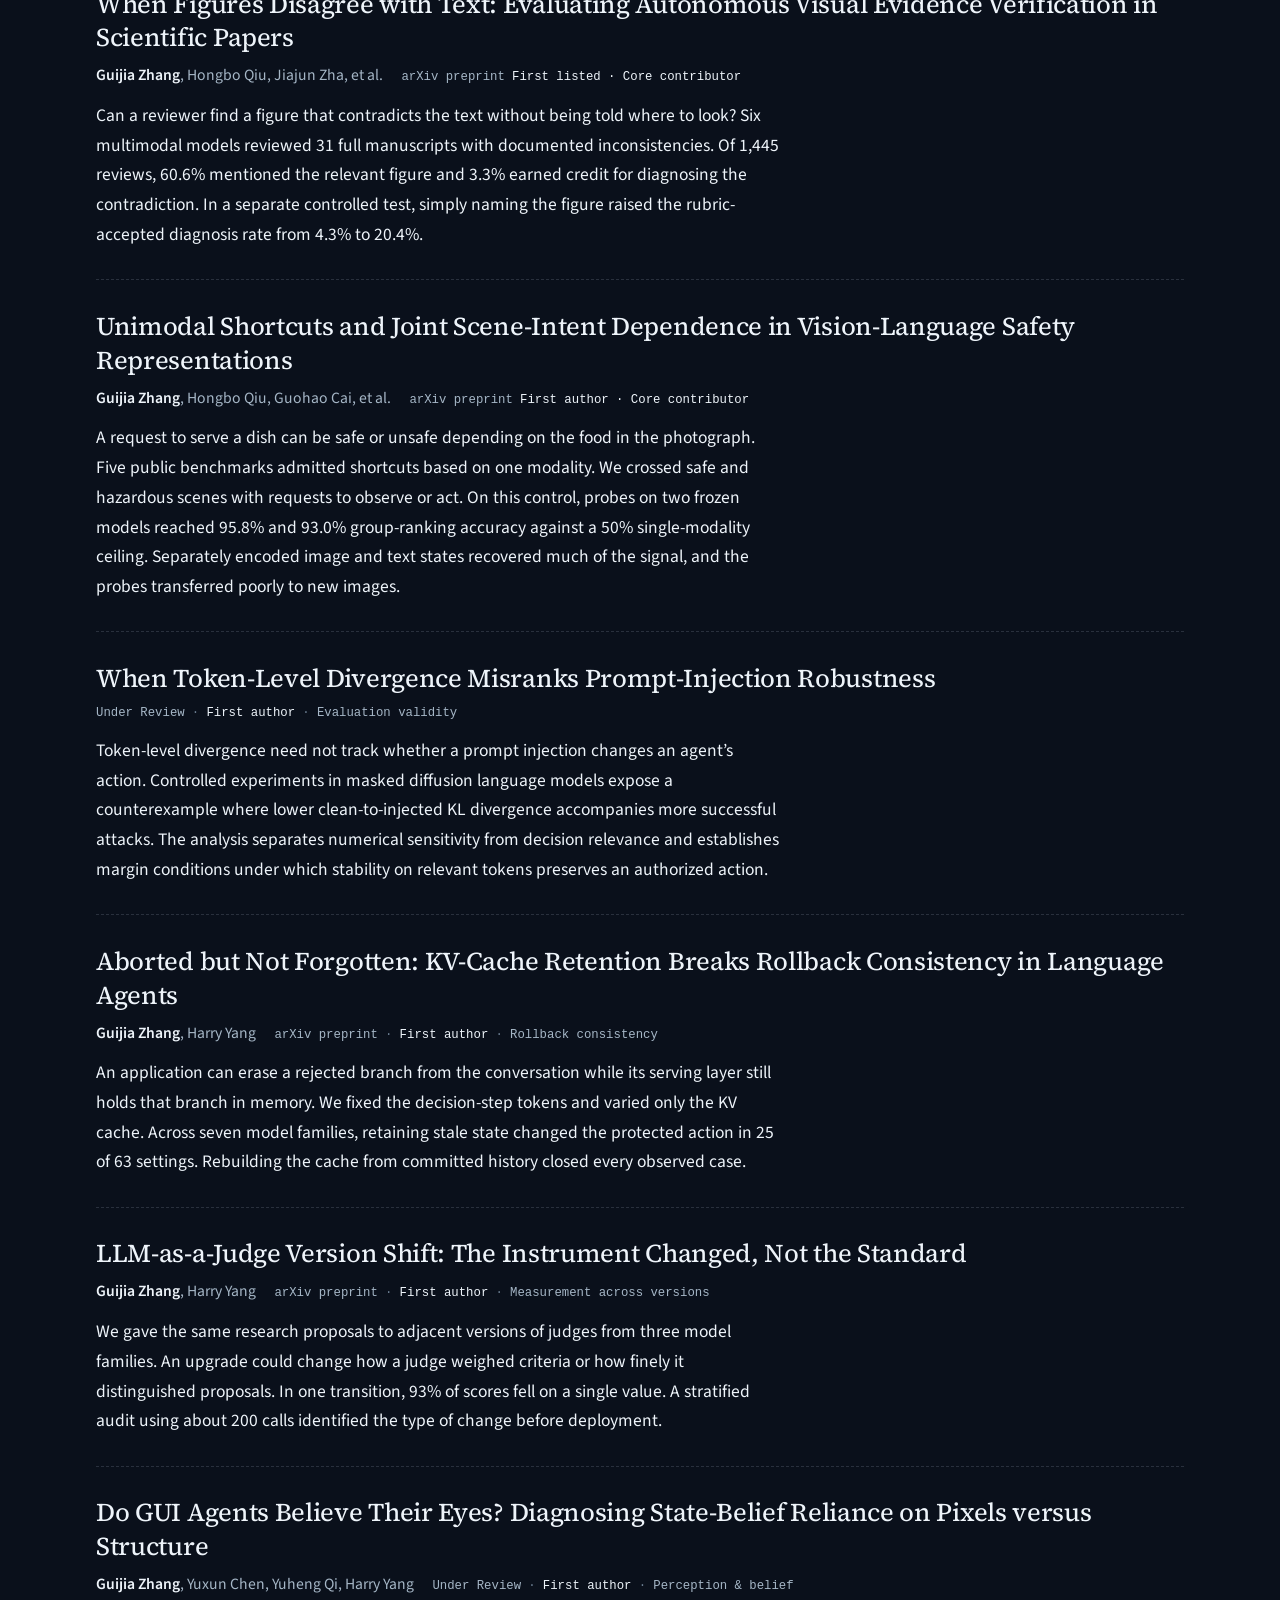
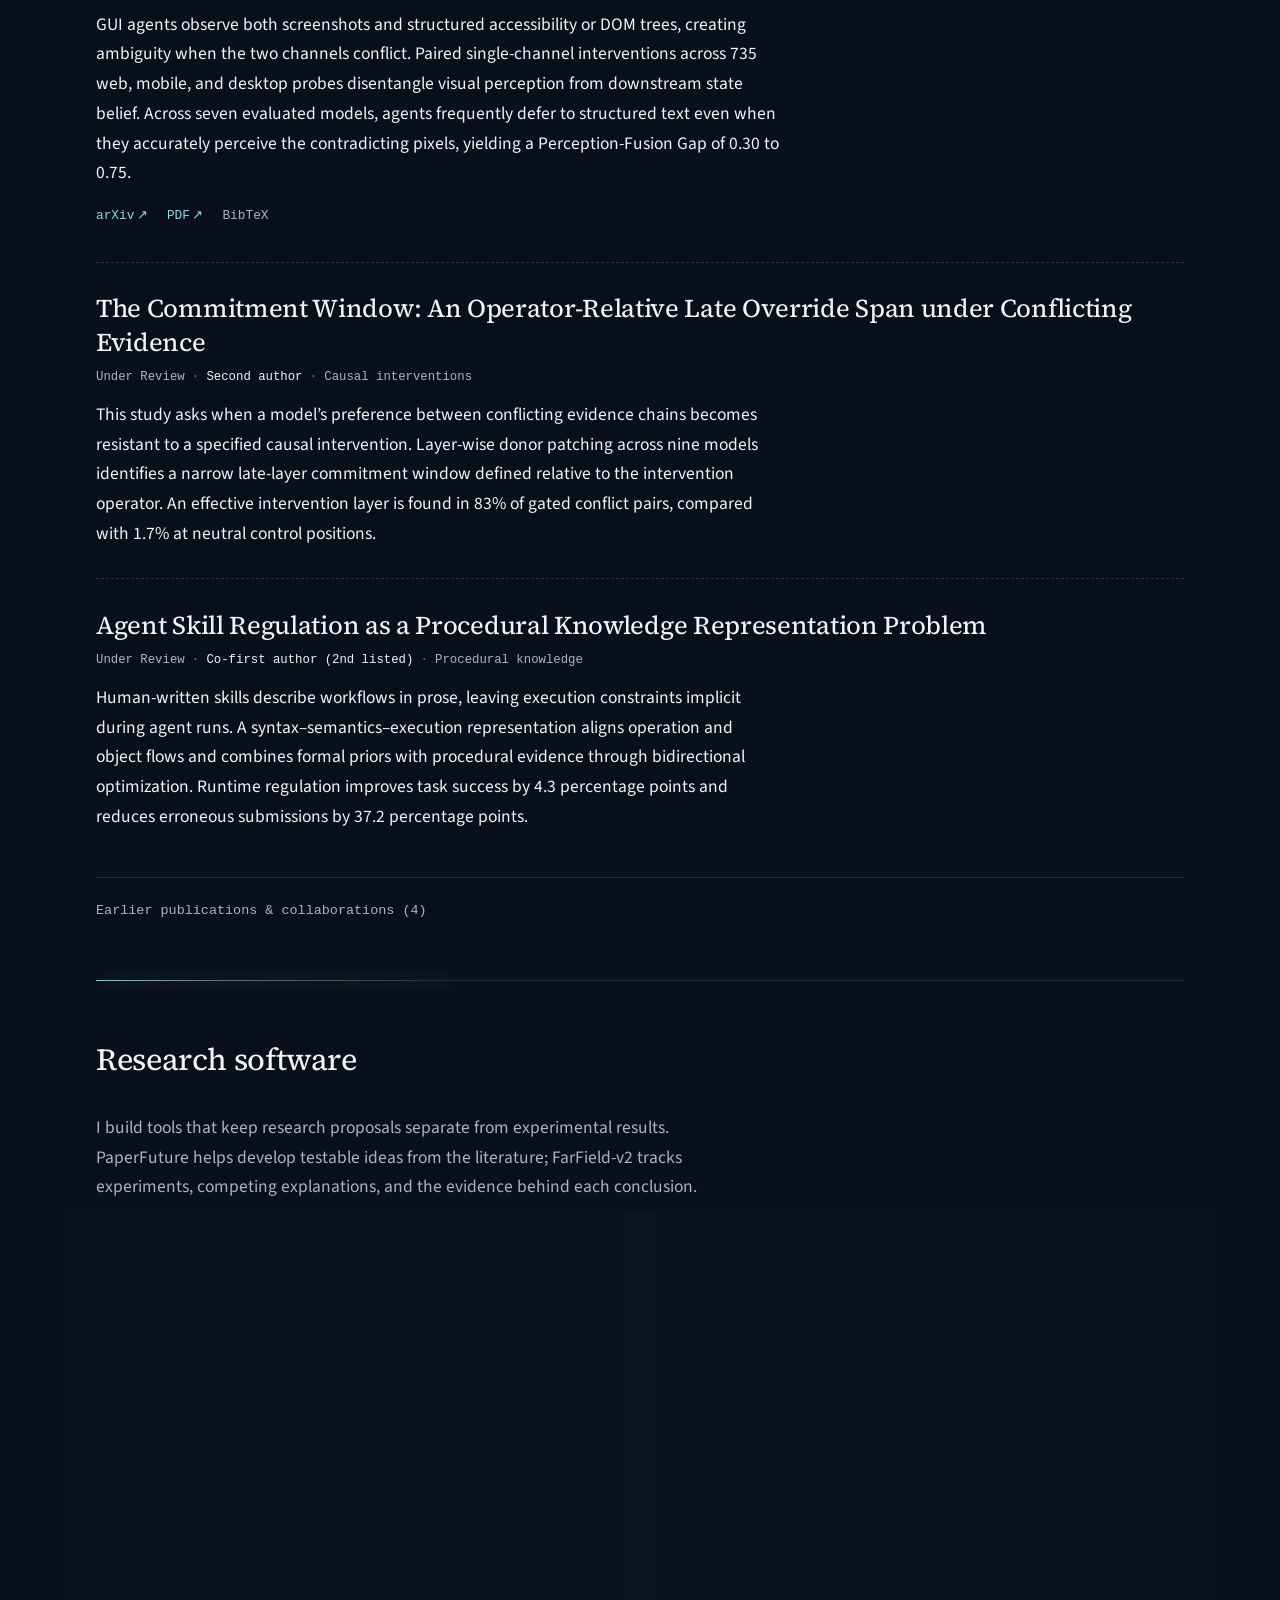
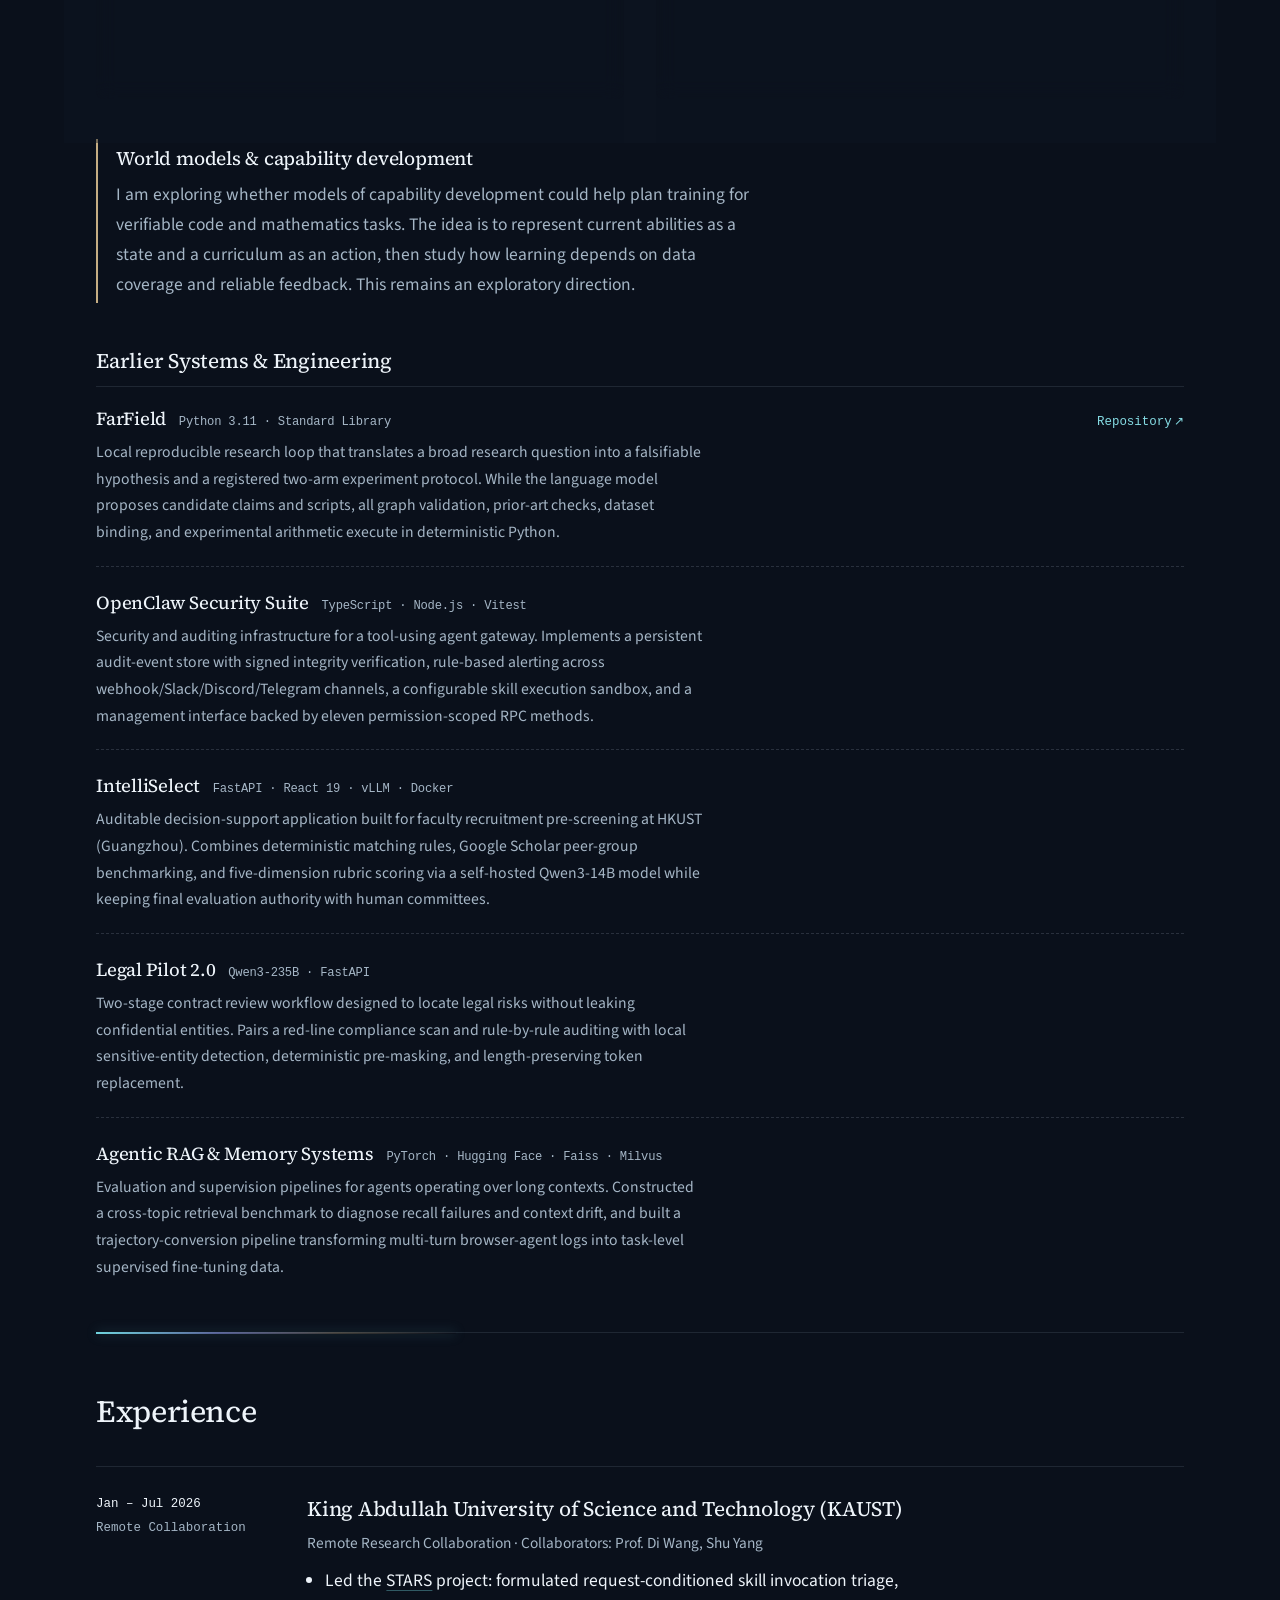
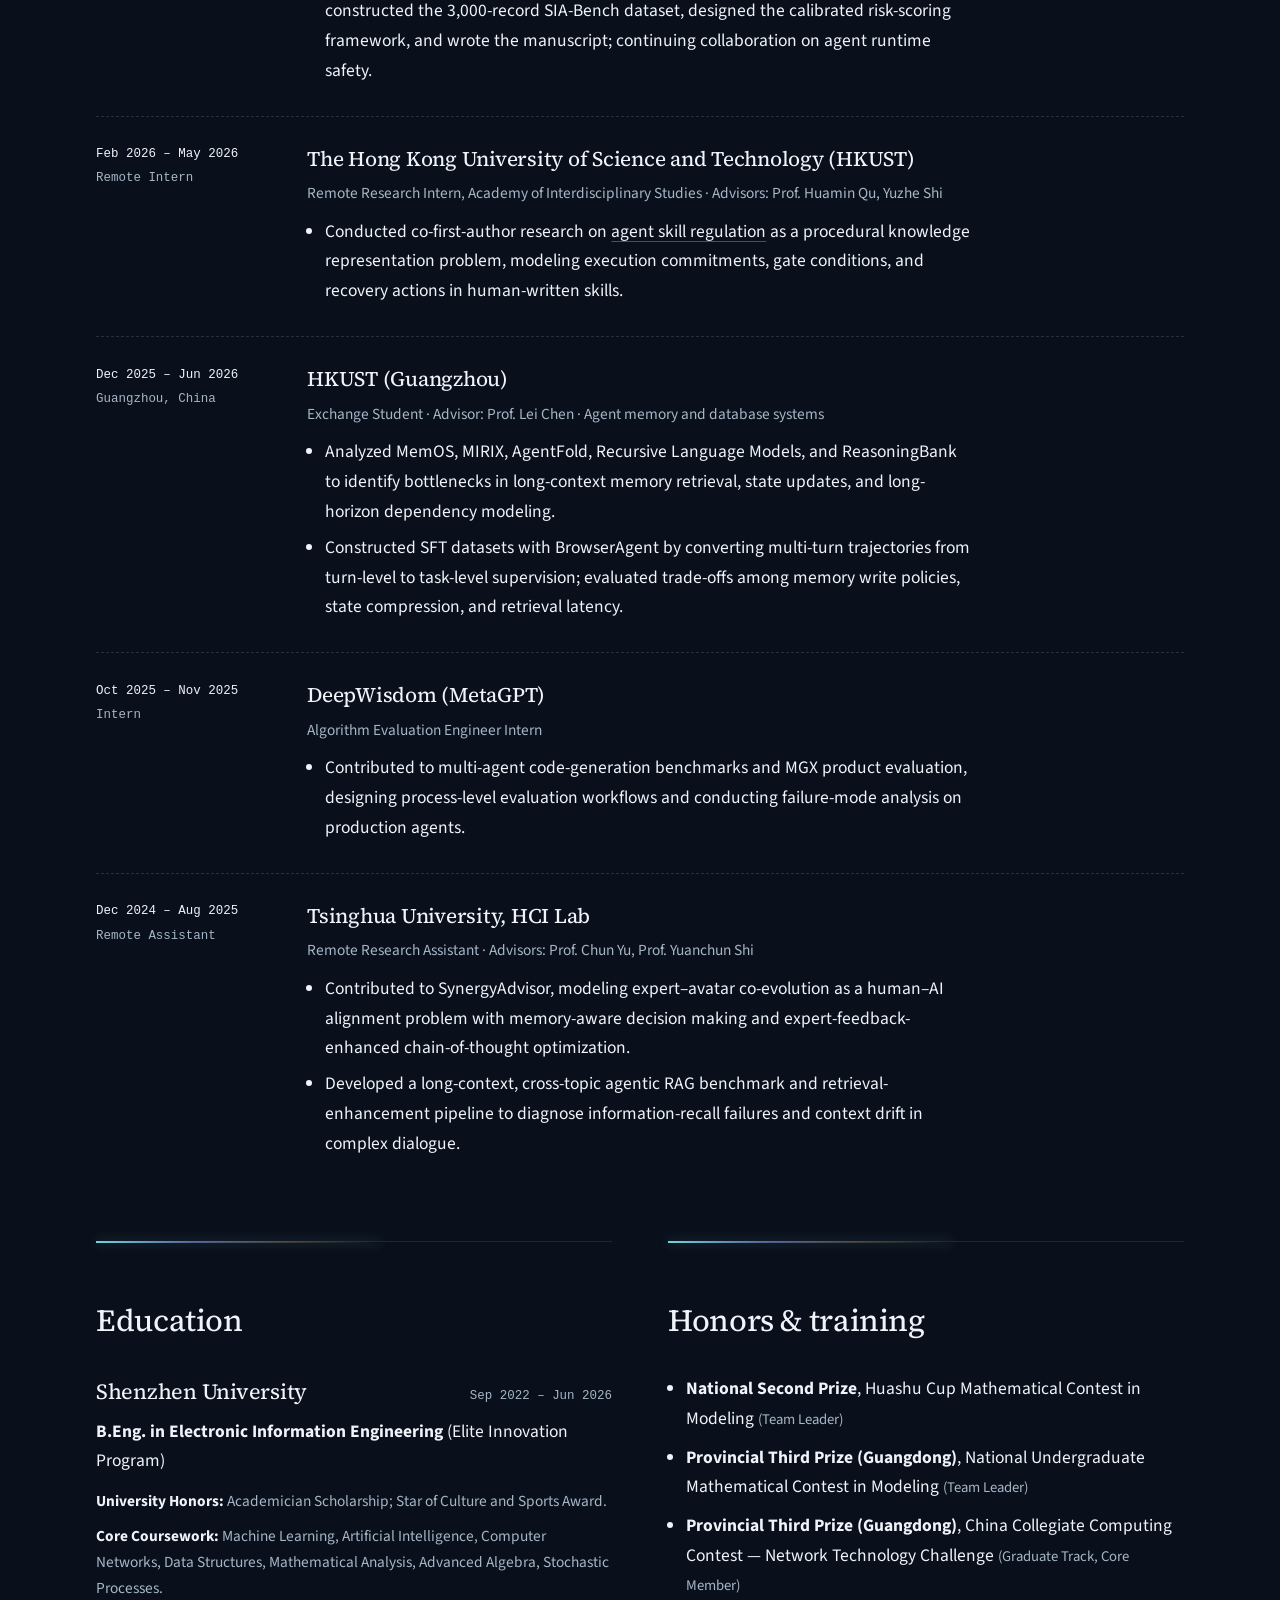
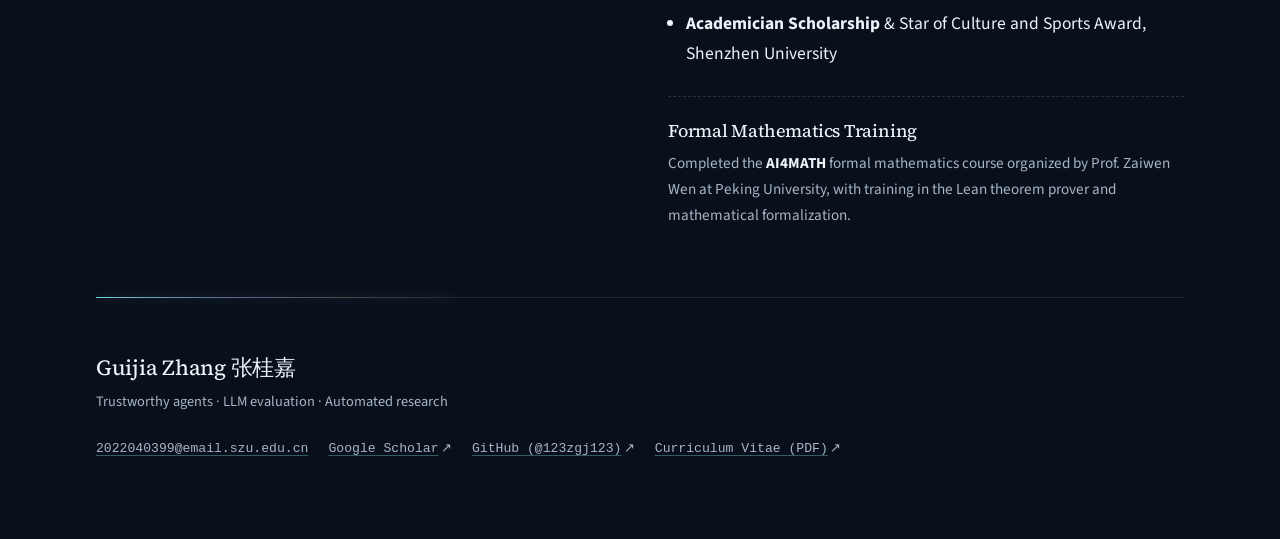
==== commit f034c2a9: "Set KAUST experience dates to January through July 2026" ====
--- a/index.html
+++ b/index.html
@@ -634,7 +634,7 @@
       <div class="timeline-list">
         <article class="timeline-item">
           <div class="timeline-meta">
-            <span class="timeline-date">Jan 2026 – Present</span>
+            <span class="timeline-date">Jan – Jul 2026</span>
             <span class="timeline-loc">Remote Collaboration</span>
           </div>
           <div class="timeline-content">
